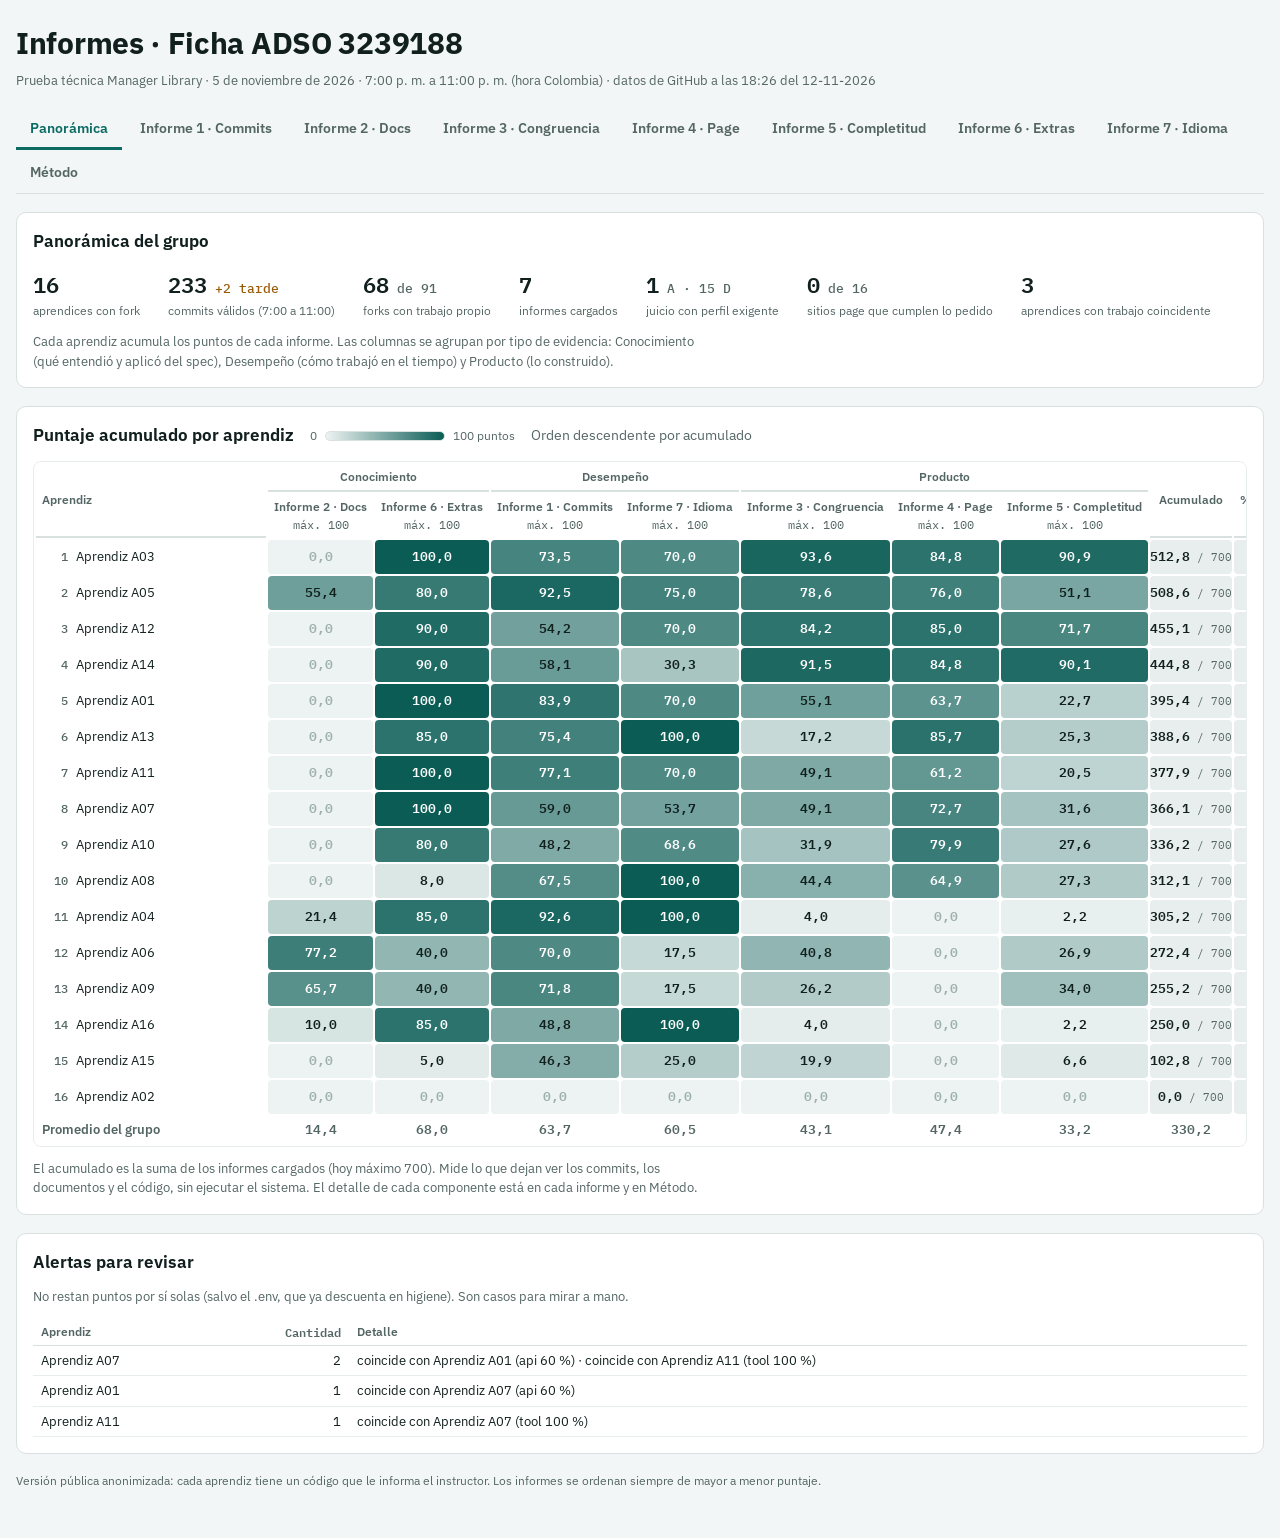
==== docs/informes/2026-11-05-manager-library/index.html @ 563d43e5 "docs: publica informe 2026-11-05-manager-library en la bitacora Co-Authored-By: Claude Sonnet 5.5 <n" ====
<!doctype html>
<html lang="es">
<head>
<meta charset="utf-8">
<meta name="viewport" content="width=device-width,initial-scale=1">
<title>Informes ADSO 3239188</title>
</head>
<body>

<link rel="preconnect" href="https://fonts.googleapis.com">
<link rel="stylesheet" href="https://fonts.googleapis.com/css2?family=IBM+Plex+Sans:wght@400;500;600;700&family=IBM+Plex+Mono:wght@400;500;600&display=swap">
<style>
/* Panel de lectura para el instructor: encabezado compacto, pestañas y mapas de calor como tablas con la columna del nombre fija.
   Verde azulado como único acento; el ámbar solo marca avisos (tarde, higiene). */
:root {
  --bg: #f3f6f6; --panel: #ffffff; --ink: #11201e; --muted: #546664; --line: #d8e1df; --line-soft: #e8eeed;
  --accent: #0b6b63; --accent-soft: #d6ece9; --warn: #9a5a06; --warn-soft: #fbe9c6; --bad: #a3271b;
  --heat-lo: #edf3f2; --heat-hi: #0a5c55; --t-lo: #11201e; --t-hi: #ffffff; --zero: #9db0ad; --bad-soft: #fbe1dd;
  --f-ui: "IBM Plex Sans", "Segoe UI", system-ui, sans-serif; --f-num: "IBM Plex Mono", ui-monospace, "Cascadia Mono", Consolas, monospace;
}
@media (prefers-color-scheme: dark) {
  :root:not([data-theme="light"]) {
    --bg: #0c1312; --panel: #121b1a; --ink: #e3eeec; --muted: #8fa19e; --line: #233230; --line-soft: #1a2624;
    --accent: #47cfc0; --accent-soft: #143a36; --warn: #f0b24a; --warn-soft: #3a2b0b; --bad: #ff8a7d;
    --heat-lo: #172321; --heat-hi: #45cdbd; --t-lo: #e3eeec; --t-hi: #05211e; --zero: #476360; --bad-soft: #3d1813; color-scheme: dark;
  }
}
:root[data-theme="dark"] {
  --bg: #0c1312; --panel: #121b1a; --ink: #e3eeec; --muted: #8fa19e; --line: #233230; --line-soft: #1a2624;
  --accent: #47cfc0; --accent-soft: #143a36; --warn: #f0b24a; --warn-soft: #3a2b0b; --bad: #ff8a7d;
  --heat-lo: #172321; --heat-hi: #45cdbd; --t-lo: #e3eeec; --t-hi: #05211e; --zero: #476360; --bad-soft: #3d1813; color-scheme: dark;
}
* { box-sizing: border-box; }
body { margin: 0; padding-inline: 16px; padding-block: 20px 48px; background: var(--bg); color: var(--ink); font: 14px/1.5 var(--f-ui); }
.wrap { max-width: 1480px; margin-inline: auto; display: grid; gap: 18px; min-width: 0; }
h1, h2, h3, p { margin: 0; text-wrap: balance; }
h1 { font-size: clamp(22px, 3vw, 30px); font-weight: 700; letter-spacing: -.01em; }
h2 { font-size: 17px; font-weight: 650; }
h3 { font-size: 14px; font-weight: 650; }
.sub { color: var(--muted); }
.head { display: grid; gap: 6px; }
.head .meta { color: var(--muted); font-size: 13px; }
.num { font-family: var(--f-num); font-variant-numeric: tabular-nums; }

/* pestañas */
.tabs { display: flex; gap: 4px; flex-wrap: wrap; border-bottom: 1px solid var(--line); }
.tabs button { font: 600 14px var(--f-ui); color: var(--muted); background: none; border: 0; border-bottom: 3px solid transparent; padding: 10px 14px; cursor: pointer; margin-bottom: -1px; }
.tabs button:hover { color: var(--ink); }
.tabs button[aria-selected="true"] { color: var(--accent); border-bottom-color: var(--accent); }
button:focus-visible, select:focus-visible, summary:focus-visible { outline: 2px solid var(--accent); outline-offset: 2px; }

.panel { background: var(--panel); border: 1px solid var(--line); border-radius: 10px; padding: 16px; display: grid; gap: 12px; min-width: 0; }
.vista { display: grid; gap: 18px; min-width: 0; }

/* resumen */
.resumen { display: flex; flex-wrap: wrap; gap: 8px 28px; }
.resumen .it { display: grid; }
.resumen .it b { font: 600 22px var(--f-num); font-variant-numeric: tabular-nums; }
.resumen .it span { color: var(--muted); font-size: 12px; }
.resumen .it b small { font-size: 13px; color: var(--warn); font-weight: 500; }

/* controles */
.ctl { display: flex; flex-wrap: wrap; align-items: center; gap: 10px 16px; }
.seg { display: inline-flex; border: 1px solid var(--line); border-radius: 8px; overflow: hidden; }
.seg button { font: 500 13px var(--f-ui); color: var(--muted); background: var(--panel); border: 0; padding: 6px 12px; cursor: pointer; border-right: 1px solid var(--line); }
.seg button:last-child { border-right: 0; }
.seg button[aria-pressed="true"] { background: var(--accent-soft); color: var(--accent); font-weight: 600; }
select { font: 500 13px var(--f-ui); color: var(--ink); background: var(--panel); border: 1px solid var(--line); border-radius: 8px; padding: 6px 10px; }
.leyenda { display: inline-flex; align-items: center; gap: 8px; font-size: 12px; color: var(--muted); }
.leyenda i { display: block; width: 120px; height: 10px; border-radius: 5px; background: linear-gradient(90deg, var(--heat-lo), var(--heat-hi)); border: 1px solid var(--line); }

/* mapas de calor */
.mapa { overflow-x: auto; border: 1px solid var(--line-soft); border-radius: 8px; }
table.hm { border-collapse: separate; border-spacing: 2px; width: max-content; min-width: 100%; font-size: 13px; }
table.hm th { font-weight: 600; color: var(--muted); font-size: 12px; padding: 4px 6px; text-align: center; white-space: nowrap; background: var(--panel); }
table.hm th.l, table.hm td.l { text-align: left; }
table.hm td { padding: 0; text-align: center; height: 34px; min-width: 40px; border-radius: 4px; }
table.hm td.nom { position: sticky; left: 0; z-index: 2; background: var(--panel); padding: 0 10px 0 6px; min-width: 230px; max-width: 280px; text-align: left; white-space: nowrap; overflow: hidden; text-overflow: ellipsis; border-radius: 0; }
table.hm th.nom { position: sticky; left: 0; z-index: 3; text-align: left; min-width: 230px; }
td.nom .pos { display: inline-block; width: 26px; color: var(--muted); font: 500 12px var(--f-num); text-align: right; margin-right: 8px; }
td.c { background: var(--heat-lo); background: color-mix(in srgb, var(--heat-hi) calc(var(--v, 0) * 100%), var(--heat-lo)); color: var(--t-lo); font-family: var(--f-num); font-variant-numeric: tabular-nums; line-height: 1.05; }
td.c.hi { color: var(--t-hi); }
td.c.z { color: var(--zero); }
td.c b { display: block; font-weight: 600; font-size: 13px; }
td.c small { display: block; font-size: 10px; opacity: .85; font-weight: 400; }
td.c.late small { color: var(--warn); opacity: 1; font-weight: 600; }
td.c.hi.late small { color: inherit; text-decoration: underline; }
td.na { color: var(--zero); font-size: 12px; background: transparent; }
td.tot { font-family: var(--f-num); font-weight: 600; background: var(--line-soft); min-width: 56px; }
tr.pie td { background: transparent; font-family: var(--f-num); font-weight: 600; height: 28px; color: var(--muted); }
tr.pie td.nom { color: var(--muted); font-family: var(--f-ui); }
td.pt { font-family: var(--f-num); font-weight: 600; min-width: 62px; }
.grp th { color: var(--ink); border-bottom: 2px solid var(--line); }
.pend { color: var(--zero); font-style: italic; font-size: 12px; }

/* detalle por aprendiz */
.lista { display: grid; gap: 8px; }
details.ap { border: 1px solid var(--line-soft); border-radius: 8px; background: var(--panel); min-width: 0; }
details.ap > summary { list-style: none; cursor: pointer; padding: 10px 12px; display: flex; flex-wrap: wrap; align-items: center; gap: 6px 14px; }
details.ap > summary::-webkit-details-marker { display: none; }
details.ap > summary::before { content: "▸"; color: var(--muted); font-size: 12px; }
details.ap[open] > summary::before { content: "▾"; }
details.ap .nombre { font-weight: 600; min-width: 0; }
details.ap .pos { font: 500 12px var(--f-num); color: var(--muted); }
details.ap .score { margin-left: auto; font: 700 15px var(--f-num); color: var(--accent); }
.chips { display: flex; flex-wrap: wrap; gap: 4px; }
.chip { font: 500 12px var(--f-num); padding: 1px 8px; border-radius: 99px; background: var(--line-soft); color: var(--ink); white-space: nowrap; }
.chip.w { background: var(--warn-soft); color: var(--warn); }
.chip.a { background: var(--accent-soft); color: var(--accent); }
.det { border-top: 1px solid var(--line-soft); padding: 12px; display: grid; grid-template-columns: minmax(250px, 340px) minmax(0, 1fr); gap: 16px; }
@media (max-width: 860px) { .det { grid-template-columns: minmax(0, 1fr); } }
table.t { border-collapse: collapse; width: 100%; font-size: 13px; }
table.t th { text-align: left; color: var(--muted); font-weight: 600; font-size: 12px; padding: 4px 8px; border-bottom: 1px solid var(--line); white-space: nowrap; }
table.t td { padding: 5px 8px; border-bottom: 1px solid var(--line-soft); vertical-align: top; }
table.t td.n, table.t th.n { text-align: right; font-family: var(--f-num); font-variant-numeric: tabular-nums; white-space: nowrap; }
.tbl { overflow-x: auto; min-width: 0; }
.barra { display: block; width: 100%; min-width: 60px; height: 8px; border-radius: 4px; background: var(--line-soft); overflow: hidden; }
.barra i { display: block; height: 100%; background: var(--accent); border-radius: 4px; }
.aviso { color: var(--warn); font-size: 12px; }
.banner { margin: 0; padding: 12px 14px; border-radius: 8px; background: var(--warn-soft); color: var(--ink); border-left: 4px solid var(--warn); font-size: 14px; line-height: 1.5; }
.nota { color: var(--muted); font-size: 13px; max-width: 110ch; }
.formula { font-family: var(--f-num); font-size: 12px; color: var(--muted); }
code { font-family: var(--f-num); font-size: 12px; background: var(--line-soft); padding: 1px 5px; border-radius: 4px; }
.pie-pagina { color: var(--muted); font-size: 12px; }

/* informe 4: veredicto y galería */
.chip.si { background: var(--accent-soft); color: var(--accent); }
.chip.parcial { background: var(--warn-soft); color: var(--warn); }
.chip.no { background: var(--bad-soft); color: var(--bad); }
.veredictos { display: flex; flex-wrap: wrap; gap: 10px 26px; }
.veredictos div { display: grid; }
.veredictos b { font: 600 24px var(--f-num); }
.galeria { display: grid; grid-template-columns: repeat(auto-fill, minmax(min(100%, 430px), 1fr)); gap: 14px; }
.card { border: 1px solid var(--line-soft); border-radius: 10px; overflow: hidden; background: var(--panel); display: grid; align-content: start; min-width: 0; }
.card .shots { display: grid; grid-template-columns: minmax(0, 3fr) minmax(0, 1fr); gap: 8px; padding: 10px; background: var(--line-soft); align-items: start; }
.card .shots img { width: 100%; height: auto; display: block; border-radius: 6px; border: 1px solid var(--line); background: #fff; }
.card .sin { padding: 30px 12px; text-align: center; color: var(--muted); font-size: 13px; background: var(--line-soft); }
.card .cuerpo { padding: 10px 12px 12px; display: grid; gap: 6px; }
.card .fila { display: flex; align-items: center; gap: 8px; flex-wrap: wrap; }
.card .fila .score { margin-left: auto; font: 700 15px var(--f-num); color: var(--accent); }
.card ul { margin: 0; padding-left: 18px; font-size: 13px; color: var(--muted); }
.cita { border-left: 3px solid var(--accent); padding: 4px 12px; color: var(--ink); font-size: 13px; background: var(--line-soft); border-radius: 0 6px 6px 0; }
@media (prefers-reduced-motion: reduce) { * { transition: none !important; animation: none !important; } }
</style>

<main class="wrap">
  <header class="head">
    <h1 id="titulo"></h1>
    <p class="meta" id="meta"></p>
  </header>
  <p class="banner" id="banner" hidden></p>
  <nav class="tabs" role="tablist" id="tabs" aria-label="Informes"></nav>
  <div class="vista" id="vista" role="tabpanel"></div>
  <p class="pie-pagina" id="pie"></p>
</main>

<script>
(function () {
  "use strict";
  const DATA = {"meta":{"ficha":"ADSO 3239188","prueba":"Manager Library","fecha":"5 de noviembre de 2026","inicio":"7:00 p. m.","fin":"11:00 p. m.","slotMin":15,"nSlots":16,"slotLabels":["19:00","19:15","19:30","19:45","20:00","20:15","20:30","20:45","21:00","21:15","21:30","21:45","22:00","22:15","22:30","22:45"],"repos":["docs","api","app","page","infra","tool"],"docsOrden":["constitution","spec","plan","architecture","arquitectura-panoramica","data-model","api-contract","tasks","adr","README","otro"],"informes":[{"id":"i1","num":1,"titulo":"Secuencia de commits por aprendiz y repositorio","corto":"Commits","dimension":"desempeno","max":100,"componentes":[{"id":"cobertura","nombre":"Cobertura de repositorios","max":15},{"id":"puntualidad","nombre":"Pushes a tiempo","max":10},{"id":"granularidad","nombre":"Granularidad: 4+ commits por repositorio","max":25},{"id":"constancia","nombre":"Constancia: franjas con commits","max":15},{"id":"mensajes","nombre":"Calidad de los mensajes","max":15},{"id":"higiene","nombre":"Higiene del repositorio","max":20},{"id":"historia","nombre":"Historial reescrito (hasta −15)","max":0}]},{"id":"i2","num":2,"titulo":"Secuencia de cambios en -docs por aprendiz","corto":"Docs","dimension":"conocimiento","max":100,"componentes":[{"id":"participacion","nombre":"Trabajo en -docs a tiempo","max":10},{"id":"amplitud","nombre":"Amplitud de documentos","max":25},{"id":"profundidad","nombre":"Profundidad (líneas propias)","max":20},{"id":"trazabilidad","nombre":"Trazabilidad al spec","max":30},{"id":"adaptacion","nombre":"Adaptación a React + Laravel","max":15}]},{"id":"i3","num":3,"titulo":"Congruencia del spec (repo docs) con el resto de repositorios","corto":"Congruencia","dimension":"producto","max":100,"componentes":[{"id":"api","nombre":"API (Laravel)","max":40},{"id":"app","nombre":"App (React)","max":20},{"id":"infra","nombre":"Infra","max":15},{"id":"tool","nombre":"Tool (sembrador)","max":15},{"id":"page","nombre":"Page","max":10},{"id":"coincidencias","nombre":"Coincidencias con otro aprendiz","max":0}]},{"id":"i4","num":4,"titulo":"Calidad de presentación del repositorio page","corto":"Page","dimension":"producto","max":100,"componentes":[{"id":"existe","nombre":"Hay un sitio","max":10},{"id":"estatico","nombre":"Estático, sin API","max":10},{"id":"responsive","nombre":"Responsive","max":15},{"id":"producto","nombre":"Presenta Manager Library","max":30},{"id":"lenguaje","nombre":"Lenguaje de producto","max":10},{"id":"seguro","nombre":"Sin credenciales","max":5},{"id":"tecnica","nombre":"Calidad técnica","max":20},{"id":"coincidencias","nombre":"Coincidencias con otro aprendiz","max":0}]},{"id":"i5","num":5,"titulo":"Nivel de completitud de cada repositorio frente a lo prometido en -docs","corto":"Completitud","dimension":"producto","max":100,"componentes":[{"id":"api","nombre":"API (% de sus tareas)","max":20},{"id":"app","nombre":"App (% de sus tareas)","max":20},{"id":"infra","nombre":"Infra (% de sus tareas)","max":20},{"id":"tool","nombre":"Tool (% de sus tareas)","max":20},{"id":"page","nombre":"Page (% de sus tareas)","max":20},{"id":"coincidencias","nombre":"Coincidencias con otro aprendiz","max":0}]},{"id":"i6","num":6,"titulo":"Aportes extra que el spec no estipula","corto":"Extras","dimension":"conocimiento","max":100,"componentes":[{"id":"base","nombre":"Base: repositorios con producto","max":100},{"id":"endpoints","nombre":"Endpoints fuera del contrato (−5 c/u, tope −20)","max":0},{"id":"tablas","nombre":"Tablas fuera del modelo (−8 c/u, tope −24)","max":0},{"id":"tablas_fw","nombre":"Tablas del framework (−2 c/u, tope −8)","max":0},{"id":"columnas","nombre":"Columnas fuera del modelo (−4 c/u, tope −16)","max":0},{"id":"auditoria","nombre":"Columnas de auditoría (§8 dice que no) (−8 c/u, tope −8)","max":0},{"id":"conceptos","nombre":"Funciones que el spec deja fuera (−10 c/u, tope −30)","max":0},{"id":"tecnologia","nombre":"Tecnología distinta a la del reto (−15 c/u, tope −30)","max":0},{"id":"servicios","nombre":"Servicios de más en compose (−5 c/u, tope −15)","max":0}]},{"id":"i7","num":7,"titulo":"Código en español","corto":"Idioma","dimension":"desempeno","max":100,"componentes":[{"id":"cobertura","nombre":"Base: repositorios con código","max":100},{"id":"identificadores","nombre":"Identificadores en español (hasta −70)","max":0},{"id":"comentarios","nombre":"Comentarios en español (hasta −30)","max":0}]}],"tareas":[{"id":"T-01","nombre":"Esqueleto y /health","repo":"api"},{"id":"T-02","nombre":"Migración inicial y semilla","repo":"api"},{"id":"T-03","nombre":"Objetos de valor","repo":"api"},{"id":"T-04","nombre":"Dominio: Book","repo":"api"},{"id":"T-05","nombre":"Dominio: Loan","repo":"api"},{"id":"T-06","nombre":"Dominio: Member y User","repo":"api"},{"id":"T-07","nombre":"Casos de uso de autenticación","repo":"api"},{"id":"T-08","nombre":"Casos de uso de libros","repo":"api"},{"id":"T-09","nombre":"Prestar","repo":"api"},{"id":"T-10","nombre":"Devolver y vencidos","repo":"api"},{"id":"T-11","nombre":"Reporte de más prestados","repo":"api"},{"id":"T-12","nombre":"Repositorios de libro, socio y usuario","repo":"api"},{"id":"T-13","nombre":"Repositorio de préstamos con versión","repo":"api"},{"id":"T-14","nombre":"Hash de claves y JWT","repo":"api"},{"id":"T-15","nombre":"Almacenamiento de portadas","repo":"api"},{"id":"T-16","nombre":"Adaptador HTTP del contrato","repo":"api"},{"id":"T-17","nombre":"Arranque con admin inicial","repo":"api"},{"id":"T-18","nombre":"CHECK pendientes en la base","repo":"api"},{"id":"T-19","nombre":"Pruebas de arquitectura","repo":"api"},{"id":"T-20","nombre":"Compose con base, API y app","repo":"infra"},{"id":"T-21","nombre":"Sembrador por la API","repo":"tool"},{"id":"T-22","nombre":"Pantallas de la app","repo":"app"},{"id":"T-23","nombre":"Sitio público estático","repo":"page"}],"juicio":{"umbral":70,"minimo":50,"perfil":"exigente: tecnólogos en etapa final"},"endpoints":["POST auth/login","GET health","POST users","GET categories","GET books","GET books/{id}","POST books","PUT books/{id}","DELETE books/{id}","PUT books/{id}/cover","DELETE books/{id}/cover","GET books/{id}/cover","GET members","GET members/{id}","POST members","POST loans","GET loans","GET loans/{id}","POST loans/{id}/items/{id}/return","GET loans/overdue","GET reports/most-borrowed"],"dimensiones":[{"id":"conocimiento","nombre":"Conocimiento"},{"id":"desempeno","nombre":"Desempeño"},{"id":"producto","nombre":"Producto"}],"generado":"2026-11-12T18:26:41-05:00","generadoTxt":"18:26 del 12-11-2026","totales":{"aprendices":16,"forks":91,"forks_con_commits":68,"forks_historia_reescrita":0,"commits_validos":233,"commits_tardios":2,"pushes_tarde":0,"aprendices_sin_trabajo_docs":11,"paginas":10,"veredictos":{"Sí":0,"Parcial":9,"No":7},"coincidencias":["A01","A07","A11"],"commits_previos":0,"aprendices_previos":0},"anonimo":true},"aprendices":[{"id":"a12","nombre":"Aprendiz A12","login":"A12","i1":{"total":54.2,"comp":{"cobertura":12.5,"puntualidad":8.3,"granularidad":1.7,"constancia":7.5,"mensajes":7.5,"higiene":16.7,"historia":-0.0},"repos":{"docs":{"fork":true,"n":0,"tarde":0,"previo":0,"ultimo":null,"lineas":0,"pushHora":null,"pushTarde":false,"creado":"21:05","reescrita":false},"api":{"fork":true,"n":2,"tarde":0,"previo":0,"ultimo":"21:46","lineas":1778,"pushHora":"21:47","pushTarde":false,"creado":"21:06","reescrita":false},"app":{"fork":true,"n":1,"tarde":0,"previo":0,"ultimo":"21:59","lineas":1566,"pushHora":"21:59","pushTarde":false,"creado":"21:06","reescrita":false},"page":{"fork":true,"n":1,"tarde":0,"previo":0,"ultimo":"22:04","lineas":523,"pushHora":"22:04","pushTarde":false,"creado":"21:06","reescrita":false},"infra":{"fork":true,"n":1,"tarde":0,"previo":0,"ultimo":"21:27","lineas":69,"pushHora":"21:27","pushTarde":false,"creado":"21:06","reescrita":false},"tool":{"fork":true,"n":1,"tarde":0,"previo":0,"ultimo":"22:07","lineas":287,"pushHora":"22:07","pushTarde":false,"creado":"21:07","reescrita":false}},"commits":[{"repo":"infra","min":147.82,"hora":"21:27","msg":"feat(infra): add docker-compose with postgres 16 and empty library schema","archivos":4,"lineas":69,"tarde":false,"previo":false,"flags":[],"pts":1.0},{"repo":"api","min":157.65,"hora":"21:37","msg":"feat(api): implement 6 database migrations, seeders and eloquent models","archivos":16,"lineas":582,"tarde":false,"previo":false,"flags":[],"pts":1.0},{"repo":"api","min":166.9,"hora":"21:46","msg":"feat(api): implement REST controllers, JWT auth, business rules and api routes","archivos":13,"lineas":1196,"tarde":false,"previo":false,"flags":[],"pts":1.0},{"repo":"app","min":179.13,"hora":"21:59","msg":"feat(app): implement react spa with auth, catalog, loans, overdue and reports","archivos":14,"lineas":1566,"tarde":false,"previo":false,"flags":[],"pts":1.0},{"repo":"page","min":184.55,"hora":"22:04","msg":"feat(page): implement static responsive landing page (T-23)","archivos":3,"lineas":523,"tarde":false,"previo":false,"flags":[],"pts":1.0},{"repo":"tool","min":187.87,"hora":"22:07","msg":"feat(tool): implement automated http api seeder for 40 books, 10 members and 15 loans (T-21)","archivos":3,"lineas":287,"tarde":false,"previo":false,"flags":[],"pts":1.0}],"medidas":{"repos_con_commits":5,"commits_validos":6,"commits_tardios":0,"commits_previos":0,"repos_previos":0,"previo_desde":null,"previo_hasta":null,"franjas_activas":4,"repos_reescritos":0,"promedio_por_repo":1.2,"tramo_min":40,"mensajes_prom":1.0,"pushes_tarde":0,"penalizaciones":[],"lineas_propias":4223}},"i2":{"total":0.0,"comp":{"participacion":0.0,"amplitud":0,"profundidad":0,"trazabilidad":0,"adaptacion":0},"commits":[],"matriz":{},"modificados":[],"nuevos":[],"ids":{},"medidas":{"fork":true,"commits_validos":0,"commits_tardios":0,"commits_previos":0,"docs_modificados":0,"docs_modificados_distintos":0,"docs_nuevos":0,"otros_nuevos":0,"lineas_propias":0,"ids_distintos":0,"ids_total":0,"menciones_stack":0,"copias":0,"sin_cambios":25,"eliminados":0,"pushHora":null,"pushTarde":false,"tiene_trabajo":false}},"i3":{"total":84.2,"comp":{"api":34.5,"app":20.0,"infra":6.5,"tool":13.2,"page":10.0,"coincidencias":-0.0},"repos":{"api":{"estado":"ok","checks":[{"id":"laravel","nombre":"Laravel","frac":1.0,"pts":3.0,"max":3,"valor":"1/1","faltan":[]},{"id":"endpoints","nombre":"Endpoints del contrato","frac":1.0,"pts":10.0,"max":10,"valor":"21/21","faltan":[]},{"id":"prefijo","nombre":"Prefijo /api/v1","frac":1.0,"pts":2.0,"max":2,"valor":"1/1","faltan":[]},{"id":"tablas","nombre":"Tablas del modelo (en singular)","frac":1.0,"pts":4.0,"max":4,"valor":"6/6","faltan":[]},{"id":"pruebas","nombre":"Pruebas automatizadas (15+ archivos)","frac":0.0,"pts":0.0,"max":4,"valor":"0","faltan":["0 archivos de prueba"]},{"id":"columnas","nombre":"Columnas clave","frac":1.0,"pts":5.0,"max":5,"valor":"16/16","faltan":[]},{"id":"restricciones","nombre":"Restricciones en la base","frac":1.0,"pts":4.0,"max":4,"valor":"4/4","faltan":[]},{"id":"semilla","nombre":"Semilla de 5 categorías","frac":1.0,"pts":2.0,"max":2,"valor":"5/5","faltan":[]},{"id":"errores","nombre":"Códigos de error","frac":1.0,"pts":4.0,"max":4,"valor":"14/14","faltan":[]},{"id":"reglas","nombre":"Reglas de negocio","frac":1.0,"pts":4.0,"max":4,"valor":"4/4","faltan":[]},{"id":"hexagonal","nombre":"Capas hexagonales","frac":0.0,"pts":0.0,"max":2,"valor":"0/3","faltan":["domain","application + ports","infrastructure/adapters"]}],"pts":34.5,"archivos":30,"pruebas":0,"commit":"874b60e61c"},"app":{"estado":"ok","checks":[{"id":"react","nombre":"React","frac":1.0,"pts":2.0,"max":2,"valor":"1/1","faltan":[]},{"id":"flujos","nombre":"Pantallas del spec","frac":1.0,"pts":9.0,"max":9,"valor":"7/7","faltan":[]},{"id":"api_v1","nombre":"Consume /api/v1","frac":1.0,"pts":3.0,"max":3,"valor":"1/1","faltan":[]},{"id":"bearer","nombre":"Token Bearer","frac":1.0,"pts":2.0,"max":2,"valor":"1/1","faltan":[]},{"id":"errores","nombre":"Usa el cuerpo de error","frac":1.0,"pts":2.0,"max":2,"valor":"1/1","faltan":[]},{"id":"roles","nombre":"Distingue roles","frac":1.0,"pts":2.0,"max":2,"valor":"1/1","faltan":[]}],"pts":20.0,"archivos":14,"pruebas":null,"commit":"968d4279b0"},"infra":{"estado":"ok","checks":[{"id":"compose","nombre":"docker-compose","frac":1.0,"pts":3.0,"max":3,"valor":"1/1","faltan":[]},{"id":"postgres16","nombre":"PostgreSQL 16","frac":1.0,"pts":3.0,"max":3,"valor":"1/1","faltan":[]},{"id":"servicios","nombre":"Servicios db, api y app","frac":0.333,"pts":0.33,"max":3,"valor":"1/3","faltan":["api","app"]},{"id":"sin_ddl","nombre":"Sin DDL en infra (ADR-001)","frac":0.0,"pts":0.0,"max":3,"valor":"0/1","faltan":["CREATE TABLE en infra o sin compose"]},{"id":"variables","nombre":"Variables de entorno","frac":0.25,"pts":0.19,"max":3,"valor":"1/4","faltan":["JWT_SECRET","ADMIN_USERNAME/PASSWORD","CORS_ORIGIN"]}],"pts":6.5,"archivos":4,"pruebas":null,"commit":"7e94b0357b"},"tool":{"estado":"ok","checks":[{"id":"script","nombre":"Hay un sembrador","frac":1.0,"pts":3.0,"max":3,"valor":"1/1","faltan":[]},{"id":"usa_api","nombre":"Siembra por la API","frac":1.0,"pts":5.0,"max":5,"valor":"1/1","faltan":[]},{"id":"sin_sql","nombre":"Sin SQL directo","frac":1.0,"pts":3.0,"max":3,"valor":"1/1","faltan":[]},{"id":"cantidades","nombre":"Cantidades de T-21","frac":0.75,"pts":2.25,"max":4,"valor":"3/4","faltan":["3 vencidos"]}],"pts":13.2,"archivos":3,"pruebas":null,"commit":"cdf1d02f69"},"page":{"estado":"ok","checks":[{"id":"index","nombre":"Sitio con index.html","frac":1.0,"pts":3.0,"max":3,"valor":"1/1","faltan":[]},{"id":"estatico","nombre":"No llama a la API","frac":1.0,"pts":4.0,"max":4,"valor":"1/1","faltan":[]},{"id":"viewport","nombre":"Meta viewport","frac":1.0,"pts":3.0,"max":3,"valor":"1/1","faltan":[]}],"pts":10.0,"archivos":3,"pruebas":null,"commit":"d40a9c3de8"}},"alertas":[]},"i4":{"total":85.0,"comp":{"existe":10.0,"estatico":10.0,"responsive":10.0,"producto":30.0,"lenguaje":0.0,"seguro":5.0,"tecnica":20.0,"coincidencias":-0.0},"veredicto":"Parcial","motivos":["no está preparado del todo para móvil","usa 11 términos de la prueba técnica: presenta el examen, no el producto"],"checks":[{"id":"existe","nombre":"index.html","frac":1.0,"pts":10.0,"max":10,"valor":"1/1","faltan":[]},{"id":"estatico","nombre":"No llama a la API","frac":1.0,"pts":10.0,"max":10,"valor":"1/1","faltan":[]},{"id":"viewport","nombre":"Meta viewport","frac":1.0,"pts":5.0,"max":5,"valor":"1/1","faltan":[]},{"id":"responsive_css","nombre":"Reglas para móvil (@media)","frac":1.0,"pts":5.0,"max":5,"valor":"1/1","faltan":[]},{"id":"desborde","nombre":"Sin desborde a 375 px","frac":0.0,"pts":0.0,"max":5,"valor":"0/1","faltan":["se desborda a lo ancho en móvil"]},{"id":"nombre","nombre":"Nombre Manager Library","frac":1.0,"pts":5.0,"max":5,"valor":"1/1","faltan":[]},{"id":"conceptos","nombre":"Conceptos del producto","frac":1.0,"pts":25.0,"max":25,"valor":"9/9","faltan":[]},{"id":"jerga","nombre":"Términos de la prueba en el texto","frac":0.0,"pts":0.0,"max":10,"valor":"11","faltan":["habla de la prueba (T-xx, spec, ficha, SDD…) en un sitio público"]},{"id":"seguro","nombre":"Sin credenciales a la vista","frac":1.0,"pts":5.0,"max":5,"valor":"1/1","faltan":[]},{"id":"lang","nombre":"Idioma declarado","frac":1.0,"pts":4.0,"max":4,"valor":"1/1","faltan":[]},{"id":"title","nombre":"Título de página","frac":1.0,"pts":4.0,"max":4,"valor":"1/1","faltan":[]},{"id":"h1","nombre":"Un solo h1","frac":1.0,"pts":4.0,"max":4,"valor":"1","faltan":[]},{"id":"alt","nombre":"Imágenes con alt","frac":1.0,"pts":4.0,"max":4,"valor":"0/0","faltan":[]},{"id":"recursos","nombre":"Recursos locales completos","frac":1.0,"pts":4.0,"max":4,"valor":"1/1","faltan":[]}],"capturas":{},"medidas":{"ancho":474,"visible":375,"desborde":true,"imgs":0,"rotas":0,"alto":6213,"h1":1,"enlaces":7},"lineas":514,"estado":"ok","alertas":[]},"i5":{"total":71.7,"comp":{"api":9.9,"app":20.0,"infra":5.0,"tool":16.8,"page":20.0,"coincidencias":-0.0},"repos":{"api":{"pct":49,"hechas":11.3,"tareas":19,"estado":"ok"},"app":{"pct":100,"hechas":1.0,"tareas":1,"estado":"ok"},"infra":{"pct":25,"hechas":0.5,"tareas":1,"estado":"ok"},"tool":{"pct":84,"hechas":0.9,"tareas":1,"estado":"ok"},"page":{"pct":100,"hechas":1.0,"tareas":1,"estado":"ok"}},"tareas":{"T-01":1.0,"T-02":1.0,"T-03":0.0,"T-04":0.5,"T-05":0.8,"T-06":1.0,"T-07":0.5,"T-08":0.5,"T-09":0.0,"T-10":0.5,"T-11":0.5,"T-12":0.0,"T-13":0.5,"T-14":1.0,"T-15":0.5,"T-16":1.0,"T-17":1.0,"T-18":1.0,"T-19":0.0,"T-20":0.5,"T-21":0.917,"T-22":1.0,"T-23":1.0}},"i6":{"total":90.0,"comp":{"base":100.0,"endpoints":0,"tablas":0,"tablas_fw":0,"columnas":0,"auditoria":0,"conceptos":-10,"tecnologia":0,"servicios":0},"items":{"endpoints":[],"tablas":[],"tablas_fw":[],"columnas":[],"auditoria":[],"conceptos":[{"repo":"page","texto":"editorial, año o idioma del libro"}],"tecnologia":[],"servicios":[]},"repos_con_producto":5,"cuenta":{"endpoints":0,"tablas":0,"tablas_fw":0,"columnas":0,"auditoria":0,"conceptos":1,"tecnologia":0,"servicios":0},"penalizacion":10},"i7":{"total":70.0,"comp":{"cobertura":100.0,"identificadores":-0.0,"comentarios":-30.0},"repos":{"api":{"estado":"ok","ids_total":357,"ids_es":0,"com_total":44,"com_es":27,"ejemplos":[],"ejemplos_com":[]},"app":{"estado":"ok","ids_total":247,"ids_es":0,"com_total":1,"com_es":0,"ejemplos":[],"ejemplos_com":[]},"tool":{"estado":"ok","ids_total":78,"ids_es":0,"com_total":11,"com_es":8,"ejemplos":[],"ejemplos_com":[]},"page":{"estado":"ok","ids_total":0,"ids_es":0,"com_total":0,"com_es":0,"ejemplos":[],"ejemplos_com":[]}},"medidas":{"ids_total":682,"ids_es":0,"pct_ids":0.0,"com_total":56,"com_es":35,"pct_com":62.5}},"puntajes":{"i1":54.2,"i2":0.0,"i3":84.2,"i4":85.0,"i5":71.7,"i6":90.0,"i7":70.0},"codigo":"A12"},{"id":"a08","nombre":"Aprendiz A08","login":"A08","i1":{"total":67.5,"comp":{"cobertura":12.5,"puntualidad":8.3,"granularidad":5.0,"constancia":15,"mensajes":10.0,"higiene":16.7,"historia":-0.0},"repos":{"docs":{"fork":true,"n":0,"tarde":0,"previo":0,"ultimo":null,"lineas":0,"pushHora":null,"pushTarde":false,"creado":"19:32","reescrita":false},"api":{"fork":true,"n":2,"tarde":0,"previo":0,"ultimo":"21:39","lineas":2812,"pushHora":"21:40","pushTarde":false,"creado":"19:34","reescrita":false},"app":{"fork":true,"n":2,"tarde":0,"previo":0,"ultimo":"22:04","lineas":645,"pushHora":"22:04","pushTarde":false,"creado":"19:35","reescrita":false},"page":{"fork":true,"n":1,"tarde":0,"previo":0,"ultimo":"22:32","lineas":166,"pushHora":"22:33","pushTarde":false,"creado":"19:35","reescrita":false},"infra":{"fork":true,"n":1,"tarde":0,"previo":0,"ultimo":"20:51","lineas":18,"pushHora":"20:51","pushTarde":false,"creado":"19:36","reescrita":false},"tool":{"fork":true,"n":2,"tarde":0,"previo":0,"ultimo":"22:59","lineas":73,"pushHora":"22:59","pushTarde":false,"creado":"19:36","reescrita":false}},"commits":[{"repo":"infra","min":111.6,"hora":"20:51","msg":"feat(infra): add docker-compose configuration for mysql database on port 3307","archivos":1,"lineas":18,"tarde":false,"previo":false,"flags":[],"pts":1.0},{"repo":"api","min":143.38,"hora":"21:23","msg":"feat(api): create migrations for books, members, loans and loan items","archivos":66,"lineas":2525,"tarde":false,"previo":false,"flags":[],"pts":1.0},{"repo":"api","min":159.88,"hora":"21:39","msg":"feat(api): complete controllers, domain logic and v1 api routes","archivos":9,"lineas":287,"tarde":false,"previo":false,"flags":[],"pts":1.0},{"repo":"app","min":178.02,"hora":"21:58","msg":"feat(app): configure docker environment and implement library management ui","archivos":19,"lineas":642,"tarde":false,"previo":false,"flags":[],"pts":1.0},{"repo":"app","min":184.27,"hora":"22:04","msg":"feat(app): finalize frontend container setup and library ui","archivos":2,"lineas":3,"tarde":false,"previo":false,"flags":[],"pts":1.0},{"repo":"tool","min":209.1,"hora":"22:29","msg":"feat(tool): add demo data seeder script and docs","archivos":2,"lineas":36,"tarde":false,"previo":false,"flags":[],"pts":1.0},{"repo":"page","min":212.9,"hora":"22:32","msg":"feat(page): add static presentation landing page","archivos":1,"lineas":166,"tarde":false,"previo":false,"flags":[],"pts":1.0},{"repo":"tool","min":239.18,"hora":"22:59","msg":"fix(tool): set api/v1 prefix for seed endpoints","archivos":1,"lineas":37,"tarde":false,"previo":false,"flags":[],"pts":1.0}],"medidas":{"repos_con_commits":5,"commits_validos":8,"commits_tardios":0,"commits_previos":0,"repos_previos":0,"previo_desde":null,"previo_hasta":null,"franjas_activas":8,"repos_reescritos":0,"promedio_por_repo":1.6,"tramo_min":128,"mensajes_prom":1.0,"pushes_tarde":0,"penalizaciones":[],"lineas_propias":3714}},"i2":{"total":0.0,"comp":{"participacion":0.0,"amplitud":0,"profundidad":0,"trazabilidad":0,"adaptacion":0},"commits":[],"matriz":{},"modificados":[],"nuevos":[],"ids":{},"medidas":{"fork":true,"commits_validos":0,"commits_tardios":0,"commits_previos":0,"docs_modificados":0,"docs_modificados_distintos":0,"docs_nuevos":0,"otros_nuevos":0,"lineas_propias":0,"ids_distintos":0,"ids_total":0,"menciones_stack":0,"copias":0,"sin_cambios":25,"eliminados":0,"pushHora":null,"pushTarde":false,"tiene_trabajo":false}},"i3":{"total":44.4,"comp":{"api":7.2,"app":9.9,"infra":6.3,"tool":11.0,"page":10.0,"coincidencias":-0.0},"repos":{"api":{"estado":"ok","checks":[{"id":"laravel","nombre":"Laravel","frac":1.0,"pts":3.0,"max":3,"valor":"1/1","faltan":[]},{"id":"endpoints","nombre":"Endpoints del contrato","frac":0.429,"pts":1.84,"max":10,"valor":"9/21","faltan":["POST auth/login","GET health","POST users","GET categories","PUT books/{id}","DELETE books/{id}","PUT books/{id}/cover","DELETE books/{id}/cover","GET books/{id}/cover","POST loans/{id}/items/{id}/return","GET loans/overdue","GET reports/most-borrowed"]},{"id":"prefijo","nombre":"Prefijo /api/v1","frac":1.0,"pts":2.0,"max":2,"valor":"1/1","faltan":[]},{"id":"tablas","nombre":"Tablas del modelo (en singular)","frac":0.0,"pts":0.0,"max":4,"valor":"0/6","faltan":["category","book (en plural)","member (en plural)","loan (en plural)","loan_item (en plural)","user (en plural)"]},{"id":"pruebas","nombre":"Pruebas automatizadas (15+ archivos)","frac":0.133,"pts":0.07,"max":4,"valor":"2","faltan":["2 archivos de prueba"]},{"id":"columnas","nombre":"Columnas clave","frac":0.0,"pts":0.0,"max":5,"valor":"0/16","faltan":["isbn","total_copies","available_copies","cover_key","deleted_at","full_name","document_number","loaned_by_user_id","loaned_at","book_title","category_name","due_at","returned_at","password_hash","username","role"]},{"id":"restricciones","nombre":"Restricciones en la base","frac":0.0,"pts":0.0,"max":4,"valor":"0/4","faltan":["CHECK de ejemplares","único (loan_id, book_id)","ISBN único entre activos","FK RESTRICT"]},{"id":"semilla","nombre":"Semilla de 5 categorías","frac":0.0,"pts":0.0,"max":2,"valor":"0/5","faltan":["categorías o UUID fijos incompletos"]},{"id":"errores","nombre":"Códigos de error","frac":0.0,"pts":0.0,"max":4,"valor":"0/14","faltan":["INVALID_CREDENTIALS","FORBIDDEN_ROLE","NOT_FOUND","USERNAME_TAKEN","ISBN_TAKEN","DOCUMENT_TAKEN","BOOK_HAS_OPEN_LOANS","BOOK_NOT_AVAILABLE","MEMBER_HAS_OVERDUE","ITEM_ALREADY_RETURNED","MEMBER_LIMIT_EXCEEDED","DUPLICATE_BOOK_IN_LOAN","VALIDATION_ERROR","INVALID_DATE_RANGE"]},{"id":"reglas","nombre":"Reglas de negocio","frac":0.5,"pts":1.0,"max":4,"valor":"2/4","faltan":["roles admin/librarian","token de 8 h"]},{"id":"hexagonal","nombre":"Capas hexagonales","frac":0.0,"pts":0.0,"max":2,"valor":"0/3","faltan":["domain","application + ports","infrastructure/adapters"]}],"pts":7.2,"archivos":72,"pruebas":2,"commit":"355f435f49"},"app":{"estado":"ok","checks":[{"id":"react","nombre":"React","frac":1.0,"pts":2.0,"max":2,"valor":"1/1","faltan":[]},{"id":"flujos","nombre":"Pantallas del spec","frac":0.571,"pts":2.94,"max":9,"valor":"4/7","faltan":["login","vencidos","reporte"]},{"id":"api_v1","nombre":"Consume /api/v1","frac":1.0,"pts":3.0,"max":3,"valor":"1/1","faltan":[]},{"id":"bearer","nombre":"Token Bearer","frac":0.0,"pts":0.0,"max":2,"valor":"0/1","faltan":[]},{"id":"errores","nombre":"Usa el cuerpo de error","frac":1.0,"pts":2.0,"max":2,"valor":"1/1","faltan":[]},{"id":"roles","nombre":"Distingue roles","frac":0.0,"pts":0.0,"max":2,"valor":"0/1","faltan":[]}],"pts":9.9,"archivos":20,"pruebas":null,"commit":"5d2a0e36b5"},"infra":{"estado":"ok","checks":[{"id":"compose","nombre":"docker-compose","frac":1.0,"pts":3.0,"max":3,"valor":"1/1","faltan":[]},{"id":"postgres16","nombre":"PostgreSQL 16","frac":0.0,"pts":0.0,"max":3,"valor":"0/1","faltan":[]},{"id":"servicios","nombre":"Servicios db, api y app","frac":0.333,"pts":0.33,"max":3,"valor":"1/3","faltan":["api","app"]},{"id":"sin_ddl","nombre":"Sin DDL en infra (ADR-001)","frac":1.0,"pts":3.0,"max":3,"valor":"1/1","faltan":[]},{"id":"variables","nombre":"Variables de entorno","frac":0.0,"pts":0.0,"max":3,"valor":"0/4","faltan":["DATABASE_URL o DB_*","JWT_SECRET","ADMIN_USERNAME/PASSWORD","CORS_ORIGIN"]}],"pts":6.3,"archivos":2,"pruebas":null,"commit":"52eebb089d"},"tool":{"estado":"ok","checks":[{"id":"script","nombre":"Hay un sembrador","frac":1.0,"pts":3.0,"max":3,"valor":"1/1","faltan":[]},{"id":"usa_api","nombre":"Siembra por la API","frac":1.0,"pts":5.0,"max":5,"valor":"1/1","faltan":[]},{"id":"sin_sql","nombre":"Sin SQL directo","frac":1.0,"pts":3.0,"max":3,"valor":"1/1","faltan":[]},{"id":"cantidades","nombre":"Cantidades de T-21","frac":0.0,"pts":0.0,"max":4,"valor":"0/4","faltan":["40 libros","10 socios","15 préstamos","3 vencidos"]}],"pts":11.0,"archivos":2,"pruebas":null,"commit":"7b4da5c39d"},"page":{"estado":"ok","checks":[{"id":"index","nombre":"Sitio con index.html","frac":1.0,"pts":3.0,"max":3,"valor":"1/1","faltan":[]},{"id":"estatico","nombre":"No llama a la API","frac":1.0,"pts":4.0,"max":4,"valor":"1/1","faltan":[]},{"id":"viewport","nombre":"Meta viewport","frac":1.0,"pts":3.0,"max":3,"valor":"1/1","faltan":[]}],"pts":10.0,"archivos":2,"pruebas":null,"commit":"c2e3f1bc56"}},"alertas":[]},"i4":{"total":64.9,"comp":{"existe":10.0,"estatico":10.0,"responsive":10.0,"producto":9.9,"lenguaje":0.0,"seguro":5.0,"tecnica":20.0,"coincidencias":-0.0},"veredicto":"Parcial","motivos":["no está preparado del todo para móvil","presenta solo 4 de 9 conceptos del producto","usa 8 términos de la prueba técnica: presenta el examen, no el producto"],"checks":[{"id":"existe","nombre":"index.html","frac":1.0,"pts":10.0,"max":10,"valor":"1/1","faltan":[]},{"id":"estatico","nombre":"No llama a la API","frac":1.0,"pts":10.0,"max":10,"valor":"1/1","faltan":[]},{"id":"viewport","nombre":"Meta viewport","frac":1.0,"pts":5.0,"max":5,"valor":"1/1","faltan":[]},{"id":"responsive_css","nombre":"Reglas para móvil (@media)","frac":0.0,"pts":0.0,"max":5,"valor":"0/1","faltan":[]},{"id":"desborde","nombre":"Sin desborde a 375 px","frac":1.0,"pts":5.0,"max":5,"valor":"1/1","faltan":[]},{"id":"nombre","nombre":"Nombre Manager Library","frac":1.0,"pts":5.0,"max":5,"valor":"1/1","faltan":[]},{"id":"conceptos","nombre":"Conceptos del producto","frac":0.444,"pts":4.94,"max":25,"valor":"4/9","faltan":["vencidos","más prestados","categorías","reglas del préstamo","roles"]},{"id":"jerga","nombre":"Términos de la prueba en el texto","frac":0.0,"pts":0.0,"max":10,"valor":"8","faltan":["habla de la prueba (T-xx, spec, ficha, SDD…) en un sitio público"]},{"id":"seguro","nombre":"Sin credenciales a la vista","frac":1.0,"pts":5.0,"max":5,"valor":"1/1","faltan":[]},{"id":"lang","nombre":"Idioma declarado","frac":1.0,"pts":4.0,"max":4,"valor":"1/1","faltan":[]},{"id":"title","nombre":"Título de página","frac":1.0,"pts":4.0,"max":4,"valor":"1/1","faltan":[]},{"id":"h1","nombre":"Un solo h1","frac":1.0,"pts":4.0,"max":4,"valor":"1","faltan":[]},{"id":"alt","nombre":"Imágenes con alt","frac":1.0,"pts":4.0,"max":4,"valor":"0/0","faltan":[]},{"id":"recursos","nombre":"Recursos locales completos","frac":1.0,"pts":4.0,"max":4,"valor":"0/0","faltan":[]}],"capturas":{},"medidas":{"ancho":375,"visible":375,"desborde":false,"imgs":0,"rotas":0,"alto":2008,"h1":1,"enlaces":0},"lineas":166,"estado":"ok","alertas":[]},"i5":{"total":27.3,"comp":{"api":1.8,"app":6.5,"infra":1.2,"tool":8.9,"page":8.9,"coincidencias":-0.0},"repos":{"api":{"pct":9,"hechas":3.0,"tareas":19,"estado":"ok"},"app":{"pct":33,"hechas":0.6,"tareas":1,"estado":"ok"},"infra":{"pct":6,"hechas":0.2,"tareas":1,"estado":"ok"},"tool":{"pct":44,"hechas":0.7,"tareas":1,"estado":"ok"},"page":{"pct":44,"hechas":0.7,"tareas":1,"estado":"ok"}},"tareas":{"T-01":0.0,"T-02":0.139,"T-03":0.0,"T-04":0.25,"T-05":0.2,"T-06":1.0,"T-07":0.0,"T-08":0.229,"T-09":0.0,"T-10":0.0,"T-11":0.0,"T-12":0.0,"T-13":0.5,"T-14":0.5,"T-15":0.0,"T-16":0.143,"T-17":0.0,"T-18":0.0,"T-19":0.0,"T-20":0.25,"T-21":0.667,"T-22":0.571,"T-23":0.667}},"i6":{"total":8.0,"comp":{"base":100.0,"endpoints":0,"tablas":0,"tablas_fw":-8,"columnas":-16,"auditoria":-8,"conceptos":-30,"tecnologia":-30,"servicios":0},"items":{"endpoints":[],"tablas":[],"tablas_fw":[{"repo":"api","texto":"cache"},{"repo":"api","texto":"cache_locks"},{"repo":"api","texto":"failed_jobs"},{"repo":"api","texto":"job_batches"},{"repo":"api","texto":"jobs"},{"repo":"api","texto":"password_reset_tokens"},{"repo":"api","texto":"personal_access_tokens"},{"repo":"api","texto":"sessions"}],"columnas":[{"repo":"api","texto":"user.email"},{"repo":"api","texto":"user.email_verified_at"},{"repo":"api","texto":"user.name"},{"repo":"api","texto":"user.remember_token"}],"auditoria":[{"repo":"api","texto":"user.created_at/updated_at"},{"repo":"api","texto":"book.created_at/updated_at"},{"repo":"api","texto":"member.created_at/updated_at"},{"repo":"api","texto":"loan.created_at/updated_at"},{"repo":"api","texto":"loan_item.created_at/updated_at"}],"conceptos":[{"repo":"api","texto":"editorial, año o idioma del libro"},{"repo":"app","texto":"editorial, año o idioma del libro"},{"repo":"tool","texto":"editorial, año o idioma del libro"}],"tecnologia":[{"repo":"api","texto":"base de datos sqlite"},{"repo":"infra","texto":"imagen mysql"}],"servicios":[]},"repos_con_producto":5,"cuenta":{"endpoints":0,"tablas":0,"tablas_fw":8,"columnas":4,"auditoria":5,"conceptos":3,"tecnologia":2,"servicios":0},"penalizacion":92},"i7":{"total":100.0,"comp":{"cobertura":100.0,"identificadores":-0.0,"comentarios":-0.0},"repos":{"api":{"estado":"ok","ids_total":247,"ids_es":0,"com_total":39,"com_es":0,"ejemplos":[],"ejemplos_com":[]},"app":{"estado":"ok","ids_total":117,"ids_es":0,"com_total":1,"com_es":0,"ejemplos":[],"ejemplos_com":[]},"tool":{"estado":"ok","ids_total":42,"ids_es":0,"com_total":0,"com_es":0,"ejemplos":[],"ejemplos_com":[]},"page":{"estado":"ok","ids_total":0,"ids_es":0,"com_total":0,"com_es":0,"ejemplos":[],"ejemplos_com":[]}},"medidas":{"ids_total":406,"ids_es":0,"pct_ids":0.0,"com_total":40,"com_es":0,"pct_com":0.0}},"puntajes":{"i1":67.5,"i2":0.0,"i3":44.4,"i4":64.9,"i5":27.3,"i6":8.0,"i7":100.0},"codigo":"A08"},{"id":"a10","nombre":"Aprendiz A10","login":"A10","i1":{"total":48.2,"comp":{"cobertura":10.0,"puntualidad":6.7,"granularidad":4.2,"constancia":7.5,"mensajes":6.5,"higiene":13.3,"historia":-0.0},"repos":{"docs":{"fork":true,"n":0,"tarde":0,"previo":0,"ultimo":null,"lineas":0,"pushHora":null,"pushTarde":false,"creado":"21:09","reescrita":false},"api":{"fork":true,"n":3,"tarde":0,"previo":0,"ultimo":"22:20","lineas":169,"pushHora":"22:21","pushTarde":false,"creado":"21:10","reescrita":false},"app":{"fork":true,"n":1,"tarde":0,"previo":0,"ultimo":"22:26","lineas":31,"pushHora":"22:26","pushTarde":false,"creado":"21:10","reescrita":false},"page":{"fork":true,"n":1,"tarde":0,"previo":0,"ultimo":"22:37","lineas":60,"pushHora":"22:37","pushTarde":false,"creado":"21:22","reescrita":false},"infra":{"fork":true,"n":1,"tarde":0,"previo":0,"ultimo":"22:32","lineas":21,"pushHora":"22:32","pushTarde":false,"creado":"21:11","reescrita":false},"tool":{"fork":true,"n":0,"tarde":0,"previo":0,"ultimo":null,"lineas":0,"pushHora":null,"pushTarde":false,"creado":"21:13","reescrita":false}},"commits":[{"repo":"api","min":155.85,"hora":"21:35","msg":"First commit: Base structure ready","archivos":1,"lineas":1,"tarde":false,"previo":false,"flags":[],"pts":0.6},{"repo":"api","min":192.68,"hora":"22:12","msg":"Modelo de Datos: Implementacion SDD de las 6 tablas con constraints","archivos":7,"lineas":140,"tarde":false,"previo":false,"flags":[],"pts":0.6},{"repo":"api","min":200.92,"hora":"22:20","msg":"feat(architecture): define application ports based on SDD constitution","archivos":3,"lineas":28,"tarde":false,"previo":false,"flags":[],"pts":1.0},{"repo":"app","min":206.32,"hora":"22:26","msg":"feat(auth): implement api client with 401 and 403 interceptors for HU-01","archivos":1,"lineas":31,"tarde":false,"previo":false,"flags":[],"pts":1.0},{"repo":"infra","min":212.48,"hora":"22:32","msg":"chore(infra): setup postgres 16 engine empty to comply with RNF-5 and Article V","archivos":1,"lineas":21,"tarde":false,"previo":false,"flags":[],"pts":1.0},{"repo":"page","min":217.52,"hora":"22:37","msg":"feat(page): create static semantic landing page with tailwindcss","archivos":1,"lineas":60,"tarde":false,"previo":false,"flags":[],"pts":1.0}],"medidas":{"repos_con_commits":4,"commits_validos":6,"commits_tardios":0,"commits_previos":0,"repos_previos":0,"previo_desde":null,"previo_hasta":null,"franjas_activas":4,"repos_reescritos":0,"promedio_por_repo":1.5,"tramo_min":62,"mensajes_prom":0.87,"pushes_tarde":0,"penalizaciones":[],"lineas_propias":281}},"i2":{"total":0.0,"comp":{"participacion":0.0,"amplitud":0,"profundidad":0,"trazabilidad":0,"adaptacion":0},"commits":[],"matriz":{},"modificados":[],"nuevos":[],"ids":{},"medidas":{"fork":true,"commits_validos":0,"commits_tardios":0,"commits_previos":0,"docs_modificados":0,"docs_modificados_distintos":0,"docs_nuevos":0,"otros_nuevos":0,"lineas_propias":0,"ids_distintos":0,"ids_total":0,"menciones_stack":0,"copias":0,"sin_cambios":25,"eliminados":0,"pushHora":null,"pushTarde":false,"tiene_trabajo":false}},"i3":{"total":31.9,"comp":{"api":10.2,"app":2.2,"infra":9.5,"tool":0.0,"page":10.0,"coincidencias":-0.0},"repos":{"api":{"estado":"ok","checks":[{"id":"laravel","nombre":"Laravel","frac":0.0,"pts":0.0,"max":3,"valor":"0/1","faltan":["composer.json sin laravel/framework"]},{"id":"endpoints","nombre":"Endpoints del contrato","frac":0.0,"pts":0.0,"max":10,"valor":"0/21","faltan":["POST auth/login","GET health","POST users","GET categories","GET books","GET books/{id}","POST books","PUT books/{id}","DELETE books/{id}","PUT books/{id}/cover","DELETE books/{id}/cover","GET books/{id}/cover","GET members","GET members/{id}","POST members","POST loans","GET loans","GET loans/{id}","POST loans/{id}/items/{id}/return","GET loans/overdue","GET reports/most-borrowed"]},{"id":"prefijo","nombre":"Prefijo /api/v1","frac":0.0,"pts":0.0,"max":2,"valor":"0/1","faltan":["sin /api/v1"]},{"id":"tablas","nombre":"Tablas del modelo (en singular)","frac":0.0,"pts":0.0,"max":4,"valor":"0/6","faltan":["category (en plural)","book (en plural)","member (en plural)","loan (en plural)","loan_item (en plural)","user (en plural)"]},{"id":"pruebas","nombre":"Pruebas automatizadas (15+ archivos)","frac":0.0,"pts":0.0,"max":4,"valor":"0","faltan":["0 archivos de prueba"]},{"id":"columnas","nombre":"Columnas clave","frac":1.0,"pts":5.0,"max":5,"valor":"16/16","faltan":[]},{"id":"restricciones","nombre":"Restricciones en la base","frac":1.0,"pts":4.0,"max":4,"valor":"4/4","faltan":[]},{"id":"semilla","nombre":"Semilla de 5 categorías","frac":1.0,"pts":2.0,"max":2,"valor":"5/5","faltan":[]},{"id":"errores","nombre":"Códigos de error","frac":0.0,"pts":0.0,"max":4,"valor":"0/14","faltan":["INVALID_CREDENTIALS","FORBIDDEN_ROLE","NOT_FOUND","USERNAME_TAKEN","ISBN_TAKEN","DOCUMENT_TAKEN","BOOK_HAS_OPEN_LOANS","BOOK_NOT_AVAILABLE","MEMBER_HAS_OVERDUE","ITEM_ALREADY_RETURNED","MEMBER_LIMIT_EXCEEDED","DUPLICATE_BOOK_IN_LOAN","VALIDATION_ERROR","INVALID_DATE_RANGE"]},{"id":"reglas","nombre":"Reglas de negocio","frac":0.0,"pts":0.0,"max":4,"valor":"0/4","faltan":["14 días","máximo 3 libros","roles admin/librarian","token de 8 h"]},{"id":"hexagonal","nombre":"Capas hexagonales","frac":0.333,"pts":0.22,"max":2,"valor":"1/3","faltan":["application + ports","infrastructure/adapters"]}],"pts":10.2,"archivos":10,"pruebas":0,"commit":"7caefa30ff"},"app":{"estado":"ok","checks":[{"id":"react","nombre":"React","frac":0.0,"pts":0.0,"max":2,"valor":"0/1","faltan":["package.json sin react"]},{"id":"flujos","nombre":"Pantallas del spec","frac":0.143,"pts":0.18,"max":9,"valor":"1/7","faltan":["catálogo","socios","préstamo","devolución","vencidos","reporte"]},{"id":"api_v1","nombre":"Consume /api/v1","frac":0.0,"pts":0.0,"max":3,"valor":"0/1","faltan":[]},{"id":"bearer","nombre":"Token Bearer","frac":1.0,"pts":2.0,"max":2,"valor":"1/1","faltan":[]},{"id":"errores","nombre":"Usa el cuerpo de error","frac":0.0,"pts":0.0,"max":2,"valor":"0/1","faltan":[]},{"id":"roles","nombre":"Distingue roles","frac":0.0,"pts":0.0,"max":2,"valor":"0/1","faltan":[]}],"pts":2.2,"archivos":2,"pruebas":null,"commit":"2123b5f5f3"},"infra":{"estado":"ok","checks":[{"id":"compose","nombre":"docker-compose","frac":1.0,"pts":3.0,"max":3,"valor":"1/1","faltan":[]},{"id":"postgres16","nombre":"PostgreSQL 16","frac":1.0,"pts":3.0,"max":3,"valor":"1/1","faltan":[]},{"id":"servicios","nombre":"Servicios db, api y app","frac":0.333,"pts":0.33,"max":3,"valor":"1/3","faltan":["api","app"]},{"id":"sin_ddl","nombre":"Sin DDL en infra (ADR-001)","frac":1.0,"pts":3.0,"max":3,"valor":"1/1","faltan":[]},{"id":"variables","nombre":"Variables de entorno","frac":0.25,"pts":0.19,"max":3,"valor":"1/4","faltan":["JWT_SECRET","ADMIN_USERNAME/PASSWORD","CORS_ORIGIN"]}],"pts":9.5,"archivos":2,"pruebas":null,"commit":"46a1b428b0"},"tool":{"estado":"sin producto a las 11:00","checks":[],"pts":0.0},"page":{"estado":"ok","checks":[{"id":"index","nombre":"Sitio con index.html","frac":1.0,"pts":3.0,"max":3,"valor":"1/1","faltan":[]},{"id":"estatico","nombre":"No llama a la API","frac":1.0,"pts":4.0,"max":4,"valor":"1/1","faltan":[]},{"id":"viewport","nombre":"Meta viewport","frac":1.0,"pts":3.0,"max":3,"valor":"1/1","faltan":[]}],"pts":10.0,"archivos":2,"pruebas":null,"commit":"e1bac0e532"}},"alertas":[]},"i4":{"total":79.9,"comp":{"existe":10.0,"estatico":10.0,"responsive":15.0,"producto":9.9,"lenguaje":10.0,"seguro":5.0,"tecnica":20.0,"coincidencias":-0.0},"veredicto":"Parcial","motivos":["presenta solo 4 de 9 conceptos del producto"],"checks":[{"id":"existe","nombre":"index.html","frac":1.0,"pts":10.0,"max":10,"valor":"1/1","faltan":[]},{"id":"estatico","nombre":"No llama a la API","frac":1.0,"pts":10.0,"max":10,"valor":"1/1","faltan":[]},{"id":"viewport","nombre":"Meta viewport","frac":1.0,"pts":5.0,"max":5,"valor":"1/1","faltan":[]},{"id":"responsive_css","nombre":"Reglas para móvil (@media)","frac":1.0,"pts":5.0,"max":5,"valor":"1/1","faltan":[]},{"id":"desborde","nombre":"Sin desborde a 375 px","frac":1.0,"pts":5.0,"max":5,"valor":"1/1","faltan":[]},{"id":"nombre","nombre":"Nombre Manager Library","frac":1.0,"pts":5.0,"max":5,"valor":"1/1","faltan":[]},{"id":"conceptos","nombre":"Conceptos del producto","frac":0.444,"pts":4.94,"max":25,"valor":"4/9","faltan":["devoluciones","vencidos","categorías","reglas del préstamo","roles"]},{"id":"jerga","nombre":"Términos de la prueba en el texto","frac":1.0,"pts":10.0,"max":10,"valor":"2","faltan":[]},{"id":"seguro","nombre":"Sin credenciales a la vista","frac":1.0,"pts":5.0,"max":5,"valor":"1/1","faltan":[]},{"id":"lang","nombre":"Idioma declarado","frac":1.0,"pts":4.0,"max":4,"valor":"1/1","faltan":[]},{"id":"title","nombre":"Título de página","frac":1.0,"pts":4.0,"max":4,"valor":"1/1","faltan":[]},{"id":"h1","nombre":"Un solo h1","frac":1.0,"pts":4.0,"max":4,"valor":"1","faltan":[]},{"id":"alt","nombre":"Imágenes con alt","frac":1.0,"pts":4.0,"max":4,"valor":"0/0","faltan":[]},{"id":"recursos","nombre":"Recursos locales completos","frac":1.0,"pts":4.0,"max":4,"valor":"0/0","faltan":[]}],"capturas":{},"medidas":{"ancho":375,"visible":375,"desborde":false,"imgs":0,"rotas":0,"alto":1350,"h1":1,"enlaces":2},"lineas":60,"estado":"ok","alertas":[]},"i5":{"total":27.6,"comp":{"api":2.2,"app":0.4,"infra":5.0,"tool":0.0,"page":20.0,"coincidencias":-0.0},"repos":{"api":{"pct":11,"hechas":2.9,"tareas":19,"estado":"ok"},"app":{"pct":2,"hechas":0.1,"tareas":1,"estado":"ok"},"infra":{"pct":25,"hechas":0.5,"tareas":1,"estado":"ok"},"tool":{"pct":0,"hechas":0.0,"tareas":1,"estado":"sin producto a las 11:00"},"page":{"pct":100,"hechas":1.0,"tareas":1,"estado":"ok"}},"tareas":{"T-01":0.0,"T-02":0.833,"T-03":0.0,"T-04":0.25,"T-05":0.0,"T-06":0.0,"T-07":0.0,"T-08":0.333,"T-09":0.0,"T-10":0.0,"T-11":0.0,"T-12":0.0,"T-13":0.0,"T-14":0.5,"T-15":1.0,"T-16":0.0,"T-17":0.0,"T-18":0.0,"T-19":0.0,"T-20":0.5,"T-21":0.0,"T-22":0.143,"T-23":1.0}},"i6":{"total":80.0,"comp":{"base":80.0,"endpoints":0,"tablas":0,"tablas_fw":0,"columnas":0,"auditoria":0,"conceptos":0,"tecnologia":0,"servicios":0},"items":{"endpoints":[],"tablas":[],"tablas_fw":[],"columnas":[],"auditoria":[],"conceptos":[],"tecnologia":[],"servicios":[]},"repos_con_producto":4,"cuenta":{"endpoints":0,"tablas":0,"tablas_fw":0,"columnas":0,"auditoria":0,"conceptos":0,"tecnologia":0,"servicios":0},"penalizacion":0},"i7":{"total":68.6,"comp":{"cobertura":75.0,"identificadores":-0.0,"comentarios":-6.4},"repos":{"api":{"estado":"ok","ids_total":80,"ids_es":0,"com_total":11,"com_es":1,"ejemplos":[],"ejemplos_com":[]},"app":{"estado":"ok","ids_total":19,"ids_es":0,"com_total":3,"com_es":0,"ejemplos":[],"ejemplos_com":[]},"tool":{"estado":"sin producto a las 11:00","ejemplos_com":[]},"page":{"estado":"ok","ids_total":0,"ids_es":0,"com_total":0,"com_es":0,"ejemplos":[],"ejemplos_com":[]}},"medidas":{"ids_total":99,"ids_es":0,"pct_ids":0.0,"com_total":14,"com_es":1,"pct_com":7.1}},"puntajes":{"i1":48.2,"i2":0.0,"i3":31.9,"i4":79.9,"i5":27.6,"i6":80.0,"i7":68.6},"codigo":"A10"},{"id":"a01","nombre":"Aprendiz A01","login":"A01","i1":{"total":83.9,"comp":{"cobertura":12.5,"puntualidad":8.3,"granularidad":25,"constancia":13.1,"mensajes":8.2,"higiene":16.7,"historia":-0.0},"repos":{"docs":{"fork":true,"n":0,"tarde":0,"previo":0,"ultimo":null,"lineas":0,"pushHora":null,"pushTarde":false,"creado":"19:37","reescrita":false},"api":{"fork":true,"n":6,"tarde":0,"previo":0,"ultimo":"21:56","lineas":208,"pushHora":"21:56","pushTarde":false,"creado":"19:39","reescrita":false},"app":{"fork":true,"n":4,"tarde":0,"previo":0,"ultimo":"21:59","lineas":146,"pushHora":"21:59","pushTarde":false,"creado":"19:39","reescrita":false},"page":{"fork":true,"n":9,"tarde":0,"previo":0,"ultimo":"22:52","lineas":681,"pushHora":"22:52","pushTarde":false,"creado":"19:40","reescrita":false},"infra":{"fork":true,"n":3,"tarde":0,"previo":0,"ultimo":"22:05","lineas":29,"pushHora":"22:05","pushTarde":false,"creado":"19:40","reescrita":false},"tool":{"fork":true,"n":2,"tarde":0,"previo":0,"ultimo":"22:07","lineas":66,"pushHora":"22:07","pushTarde":false,"creado":"19:41","reescrita":false}},"commits":[{"repo":"api","min":124.7,"hora":"21:04","msg":"Create users and categories tables with initial data","archivos":1,"lineas":42,"tarde":false,"previo":false,"flags":[],"pts":0.6},{"repo":"api","min":125.85,"hora":"21:05","msg":"Create migration for books and members tables","archivos":1,"lineas":44,"tarde":false,"previo":false,"flags":[],"pts":0.6},{"repo":"api","min":128.68,"hora":"21:08","msg":"git commit -m: Create loans and loan_items tables migration","archivos":1,"lineas":44,"tarde":false,"previo":false,"flags":[],"pts":0.6},{"repo":"api","min":133.02,"hora":"21:13","msg":"git commit -m: Add API routes for authentication and resources","archivos":1,"lineas":53,"tarde":false,"previo":false,"flags":[],"pts":0.6},{"repo":"app","min":135.35,"hora":"21:15","msg":"git commit -m: Add component to display books from API","archivos":1,"lineas":54,"tarde":false,"previo":false,"flags":[],"pts":0.6},{"repo":"app","min":137.15,"hora":"21:17","msg":"git commit -m \"feat: Add loan form component with 1-3 lines business rule constraint\"","archivos":1,"lineas":59,"tarde":false,"previo":false,"flags":[],"pts":0.6},{"repo":"infra","min":145.17,"hora":"21:25","msg":"git commit -m \"infra: agregar docker-compose con PostgreSQL 16 configurado en UTC según spec\"","archivos":1,"lineas":19,"tarde":false,"previo":false,"flags":[],"pts":0.6},{"repo":"page","min":151.32,"hora":"21:31","msg":"git commit -m \"page: implement static public landing page based on spec requirements\"","archivos":1,"lineas":24,"tarde":false,"previo":false,"flags":[],"pts":0.6},{"repo":"tool","min":153.63,"hora":"21:33","msg":"git commit -m \"tool: implement demonstration database seeder utility mapping data-model requirements\"","archivos":1,"lineas":58,"tarde":false,"previo":false,"flags":[],"pts":0.6},{"repo":"api","min":174.92,"hora":"21:54","msg":"git commit -m \"docs: implement backend engineering architectural design readme\"","archivos":1,"lineas":23,"tarde":false,"previo":false,"flags":[],"pts":0.6},{"repo":"api","min":176.42,"hora":"21:56","msg":"Fix formatting and headings in README.md","archivos":1,"lineas":2,"tarde":false,"previo":false,"flags":[],"pts":0.6},{"repo":"app","min":177.42,"hora":"21:57","msg":"git commit -m \"docs: implement frontend engineering design and validation readme\"","archivos":1,"lineas":20,"tarde":false,"previo":false,"flags":[],"pts":0.6},{"repo":"app","min":179.23,"hora":"21:59","msg":"Refactor README for improved clarity and structure","archivos":1,"lineas":13,"tarde":false,"previo":false,"flags":[],"pts":0.6},{"repo":"page","min":183.75,"hora":"22:03","msg":"git commit -m \"docs: implement static presentation page architecture overview readme\"","archivos":1,"lineas":8,"tarde":false,"previo":false,"flags":[],"pts":0.6},{"repo":"infra","min":184.67,"hora":"22:04","msg":"git commit -m \"docs: implement database container layout architecture readme\"","archivos":1,"lineas":9,"tarde":false,"previo":false,"flags":[],"pts":0.6},{"repo":"infra","min":185.0,"hora":"22:05","msg":"Update README.md","archivos":1,"lineas":1,"tarde":false,"previo":false,"flags":[],"pts":0.0},{"repo":"tool","min":187.13,"hora":"22:07","msg":"git commit -m \"docs: implement demonstration seeder utility architecture overview readme\"","archivos":1,"lineas":8,"tarde":false,"previo":false,"flags":[],"pts":0.6},{"repo":"page","min":195.07,"hora":"22:15","msg":"Revamp index.html with Tailwind CSS and new layout","archivos":1,"lineas":60,"tarde":false,"previo":false,"flags":[],"pts":0.6},{"repo":"page","min":197.1,"hora":"22:17","msg":"Revise title and content for system overview","archivos":1,"lineas":53,"tarde":false,"previo":false,"flags":[],"pts":0.6},{"repo":"page","min":202.63,"hora":"22:22","msg":"Change language to Spanish and update header content","archivos":1,"lineas":81,"tarde":false,"previo":false,"flags":[],"pts":0.6},{"repo":"page","min":204.7,"hora":"22:24","msg":"Enhance index.html with styles and layout","archivos":1,"lineas":214,"tarde":false,"previo":false,"flags":[],"pts":0.6},{"repo":"page","min":206.98,"hora":"22:26","msg":"Refactor styles and update text in index.html","archivos":1,"lineas":82,"tarde":false,"previo":false,"flags":[],"pts":0.6},{"repo":"page","min":229.87,"hora":"22:49","msg":"Refactor styles and update project descriptions","archivos":1,"lineas":115,"tarde":false,"previo":false,"flags":[],"pts":0.6},{"repo":"page","min":232.45,"hora":"22:52","msg":"Update index.html","archivos":1,"lineas":44,"tarde":false,"previo":false,"flags":[],"pts":0.0}],"medidas":{"repos_con_commits":5,"commits_validos":24,"commits_tardios":0,"commits_previos":0,"repos_previos":0,"previo_desde":null,"previo_hasta":null,"franjas_activas":7,"repos_reescritos":0,"promedio_por_repo":4.8,"tramo_min":108,"mensajes_prom":0.55,"pushes_tarde":0,"penalizaciones":[],"lineas_propias":1130}},"i2":{"total":0.0,"comp":{"participacion":0.0,"amplitud":0,"profundidad":0,"trazabilidad":0,"adaptacion":0},"commits":[],"matriz":{},"modificados":[],"nuevos":[],"ids":{},"medidas":{"fork":true,"commits_validos":0,"commits_tardios":0,"commits_previos":0,"docs_modificados":0,"docs_modificados_distintos":0,"docs_nuevos":0,"otros_nuevos":0,"lineas_propias":0,"ids_distintos":0,"ids_total":0,"menciones_stack":0,"copias":0,"sin_cambios":25,"eliminados":0,"pushHora":null,"pushTarde":false,"tiene_trabajo":false}},"i3":{"total":55.1,"comp":{"api":24.9,"app":4.7,"infra":9.5,"tool":6.0,"page":10.0,"coincidencias":-0.0},"repos":{"api":{"estado":"ok","checks":[{"id":"laravel","nombre":"Laravel","frac":0.0,"pts":0.0,"max":3,"valor":"0/1","faltan":["composer.json sin laravel/framework"]},{"id":"endpoints","nombre":"Endpoints del contrato","frac":0.905,"pts":8.19,"max":10,"valor":"19/21","faltan":["GET books/{id}/cover","POST members"]},{"id":"prefijo","nombre":"Prefijo /api/v1","frac":1.0,"pts":2.0,"max":2,"valor":"1/1","faltan":[]},{"id":"tablas","nombre":"Tablas del modelo (en singular)","frac":1.0,"pts":4.0,"max":4,"valor":"6/6","faltan":[]},{"id":"pruebas","nombre":"Pruebas automatizadas (15+ archivos)","frac":0.0,"pts":0.0,"max":4,"valor":"0","faltan":["0 archivos de prueba"]},{"id":"columnas","nombre":"Columnas clave","frac":1.0,"pts":5.0,"max":5,"valor":"16/16","faltan":[]},{"id":"restricciones","nombre":"Restricciones en la base","frac":1.0,"pts":4.0,"max":4,"valor":"4/4","faltan":[]},{"id":"semilla","nombre":"Semilla de 5 categorías","frac":1.0,"pts":2.0,"max":2,"valor":"5/5","faltan":[]},{"id":"errores","nombre":"Códigos de error","frac":0.0,"pts":0.0,"max":4,"valor":"0/14","faltan":["INVALID_CREDENTIALS","FORBIDDEN_ROLE","NOT_FOUND","USERNAME_TAKEN","ISBN_TAKEN","DOCUMENT_TAKEN","BOOK_HAS_OPEN_LOANS","BOOK_NOT_AVAILABLE","MEMBER_HAS_OVERDUE","ITEM_ALREADY_RETURNED","MEMBER_LIMIT_EXCEEDED","DUPLICATE_BOOK_IN_LOAN","VALIDATION_ERROR","INVALID_DATE_RANGE"]},{"id":"reglas","nombre":"Reglas de negocio","frac":0.75,"pts":2.25,"max":4,"valor":"3/4","faltan":["14 días"]},{"id":"hexagonal","nombre":"Capas hexagonales","frac":0.0,"pts":0.0,"max":2,"valor":"0/3","faltan":["domain","application + ports","infrastructure/adapters"]}],"pts":24.9,"archivos":5,"pruebas":0,"commit":"5a0c3b976d"},"app":{"estado":"ok","checks":[{"id":"react","nombre":"React","frac":0.0,"pts":0.0,"max":2,"valor":"0/1","faltan":["package.json sin react"]},{"id":"flujos","nombre":"Pantallas del spec","frac":0.429,"pts":1.65,"max":9,"valor":"3/7","faltan":["login","devolución","vencidos","reporte"]},{"id":"api_v1","nombre":"Consume /api/v1","frac":1.0,"pts":3.0,"max":3,"valor":"1/1","faltan":[]},{"id":"bearer","nombre":"Token Bearer","frac":0.0,"pts":0.0,"max":2,"valor":"0/1","faltan":[]},{"id":"errores","nombre":"Usa el cuerpo de error","frac":0.0,"pts":0.0,"max":2,"valor":"0/1","faltan":[]},{"id":"roles","nombre":"Distingue roles","frac":0.0,"pts":0.0,"max":2,"valor":"0/1","faltan":[]}],"pts":4.7,"archivos":3,"pruebas":null,"commit":"bde457ba04"},"infra":{"estado":"ok","checks":[{"id":"compose","nombre":"docker-compose","frac":1.0,"pts":3.0,"max":3,"valor":"1/1","faltan":[]},{"id":"postgres16","nombre":"PostgreSQL 16","frac":1.0,"pts":3.0,"max":3,"valor":"1/1","faltan":[]},{"id":"servicios","nombre":"Servicios db, api y app","frac":0.333,"pts":0.33,"max":3,"valor":"1/3","faltan":["api","app"]},{"id":"sin_ddl","nombre":"Sin DDL en infra (ADR-001)","frac":1.0,"pts":3.0,"max":3,"valor":"1/1","faltan":[]},{"id":"variables","nombre":"Variables de entorno","frac":0.25,"pts":0.19,"max":3,"valor":"1/4","faltan":["JWT_SECRET","ADMIN_USERNAME/PASSWORD","CORS_ORIGIN"]}],"pts":9.5,"archivos":2,"pruebas":null,"commit":"b722b319b7"},"tool":{"estado":"ok","checks":[{"id":"script","nombre":"Hay un sembrador","frac":1.0,"pts":3.0,"max":3,"valor":"1/1","faltan":[]},{"id":"usa_api","nombre":"Siembra por la API","frac":0.0,"pts":0.0,"max":5,"valor":"0/1","faltan":["no se ven llamadas HTTP a /api/v1"]},{"id":"sin_sql","nombre":"Sin SQL directo","frac":1.0,"pts":3.0,"max":3,"valor":"1/1","faltan":[]},{"id":"cantidades","nombre":"Cantidades de T-21","frac":0.0,"pts":0.0,"max":4,"valor":"0/4","faltan":["40 libros","10 socios","15 préstamos","3 vencidos"]}],"pts":6.0,"archivos":2,"pruebas":null,"commit":"5cb7c9bd59"},"page":{"estado":"ok","checks":[{"id":"index","nombre":"Sitio con index.html","frac":1.0,"pts":3.0,"max":3,"valor":"1/1","faltan":[]},{"id":"estatico","nombre":"No llama a la API","frac":1.0,"pts":4.0,"max":4,"valor":"1/1","faltan":[]},{"id":"viewport","nombre":"Meta viewport","frac":1.0,"pts":3.0,"max":3,"valor":"1/1","faltan":[]}],"pts":10.0,"archivos":2,"pruebas":null,"commit":"aad0d32723"}},"alertas":[{"repo":"api","con":"A07","pct":60,"tipo":"archivos","nombre":"Aprendiz A07"}]},"i4":{"total":63.7,"comp":{"existe":10.0,"estatico":10.0,"responsive":10.0,"producto":7.8,"lenguaje":0.9,"seguro":5.0,"tecnica":20.0,"coincidencias":-0.0},"veredicto":"Parcial","motivos":["no está preparado del todo para móvil","presenta solo 3 de 9 conceptos del producto","usa 4 términos de la prueba técnica: presenta el examen, no el producto"],"checks":[{"id":"existe","nombre":"index.html","frac":1.0,"pts":10.0,"max":10,"valor":"1/1","faltan":[]},{"id":"estatico","nombre":"No llama a la API","frac":1.0,"pts":10.0,"max":10,"valor":"1/1","faltan":[]},{"id":"viewport","nombre":"Meta viewport","frac":1.0,"pts":5.0,"max":5,"valor":"1/1","faltan":[]},{"id":"responsive_css","nombre":"Reglas para móvil (@media)","frac":0.0,"pts":0.0,"max":5,"valor":"0/1","faltan":[]},{"id":"desborde","nombre":"Sin desborde a 375 px","frac":1.0,"pts":5.0,"max":5,"valor":"1/1","faltan":[]},{"id":"nombre","nombre":"Nombre Manager Library","frac":1.0,"pts":5.0,"max":5,"valor":"1/1","faltan":[]},{"id":"conceptos","nombre":"Conceptos del producto","frac":0.333,"pts":2.78,"max":25,"valor":"3/9","faltan":["socios","préstamos","devoluciones","más prestados","categorías","reglas del préstamo"]},{"id":"jerga","nombre":"Términos de la prueba en el texto","frac":0.3,"pts":0.9,"max":10,"valor":"4","faltan":["habla de la prueba (T-xx, spec, ficha, SDD…) en un sitio público"]},{"id":"seguro","nombre":"Sin credenciales a la vista","frac":1.0,"pts":5.0,"max":5,"valor":"1/1","faltan":[]},{"id":"lang","nombre":"Idioma declarado","frac":1.0,"pts":4.0,"max":4,"valor":"1/1","faltan":[]},{"id":"title","nombre":"Título de página","frac":1.0,"pts":4.0,"max":4,"valor":"1/1","faltan":[]},{"id":"h1","nombre":"Un solo h1","frac":1.0,"pts":4.0,"max":4,"valor":"1","faltan":[]},{"id":"alt","nombre":"Imágenes con alt","frac":1.0,"pts":4.0,"max":4,"valor":"0/0","faltan":[]},{"id":"recursos","nombre":"Recursos locales completos","frac":1.0,"pts":4.0,"max":4,"valor":"0/0","faltan":[]}],"capturas":{},"medidas":{"ancho":375,"visible":375,"desborde":false,"imgs":0,"rotas":0,"alto":2967,"h1":1,"enlaces":0},"lineas":269,"estado":"ok","alertas":[]},"i5":{"total":22.7,"comp":{"api":2.9,"app":3.7,"infra":5.0,"tool":2.2,"page":8.9,"coincidencias":-0.0},"repos":{"api":{"pct":15,"hechas":4.1,"tareas":19,"estado":"ok"},"app":{"pct":18,"hechas":0.4,"tareas":1,"estado":"ok"},"infra":{"pct":25,"hechas":0.5,"tareas":1,"estado":"ok"},"tool":{"pct":11,"hechas":0.3,"tareas":1,"estado":"ok"},"page":{"pct":44,"hechas":0.7,"tareas":1,"estado":"ok"}},"tareas":{"T-01":1.0,"T-02":1.0,"T-03":0.0,"T-04":0.25,"T-05":0.2,"T-06":0.0,"T-07":0.0,"T-08":0.312,"T-09":0.0,"T-10":0.0,"T-11":0.0,"T-12":0.0,"T-13":0.0,"T-14":0.5,"T-15":0.0,"T-16":0.302,"T-17":0.0,"T-18":0.5,"T-19":0.0,"T-20":0.5,"T-21":0.333,"T-22":0.429,"T-23":0.667}},"i6":{"total":100.0,"comp":{"base":100.0,"endpoints":0,"tablas":0,"tablas_fw":0,"columnas":0,"auditoria":0,"conceptos":0,"tecnologia":0,"servicios":0},"items":{"endpoints":[],"tablas":[],"tablas_fw":[],"columnas":[],"auditoria":[],"conceptos":[],"tecnologia":[],"servicios":[]},"repos_con_producto":5,"cuenta":{"endpoints":0,"tablas":0,"tablas_fw":0,"columnas":0,"auditoria":0,"conceptos":0,"tecnologia":0,"servicios":0},"penalizacion":0},"i7":{"total":70.0,"comp":{"cobertura":100.0,"identificadores":-0.0,"comentarios":-30.0},"repos":{"api":{"estado":"ok","ids_total":97,"ids_es":0,"com_total":4,"com_es":2,"ejemplos":[],"ejemplos_com":[]},"app":{"estado":"ok","ids_total":82,"ids_es":0,"com_total":6,"com_es":3,"ejemplos":[],"ejemplos_com":[]},"tool":{"estado":"ok","ids_total":25,"ids_es":0,"com_total":4,"com_es":0,"ejemplos":[],"ejemplos_com":[]},"page":{"estado":"ok","ids_total":0,"ids_es":0,"com_total":0,"com_es":0,"ejemplos":[],"ejemplos_com":[]}},"medidas":{"ids_total":204,"ids_es":0,"pct_ids":0.0,"com_total":14,"com_es":5,"pct_com":35.7}},"puntajes":{"i1":83.9,"i2":0.0,"i3":55.1,"i4":63.7,"i5":22.7,"i6":100.0,"i7":70.0},"codigo":"A01"},{"id":"a03","nombre":"Aprendiz A03","login":"A03","i1":{"total":73.5,"comp":{"cobertura":12.5,"puntualidad":8.3,"granularidad":11.7,"constancia":9.4,"mensajes":15.0,"higiene":16.7,"historia":-0.0},"repos":{"docs":{"fork":true,"n":0,"tarde":0,"previo":0,"ultimo":null,"lineas":0,"pushHora":null,"pushTarde":false,"creado":"19:40","reescrita":false},"api":{"fork":true,"n":2,"tarde":0,"previo":0,"ultimo":"22:47","lineas":3951,"pushHora":"22:47","pushTarde":false,"creado":"19:41","reescrita":false},"app":{"fork":true,"n":4,"tarde":0,"previo":0,"ultimo":"21:55","lineas":560,"pushHora":"21:55","pushTarde":false,"creado":"19:41","reescrita":false},"page":{"fork":true,"n":2,"tarde":0,"previo":0,"ultimo":"22:11","lineas":140,"pushHora":"22:11","pushTarde":false,"creado":"19:41","reescrita":false},"infra":{"fork":true,"n":3,"tarde":0,"previo":0,"ultimo":"22:36","lineas":79,"pushHora":"22:37","pushTarde":false,"creado":"19:42","reescrita":false},"tool":{"fork":true,"n":1,"tarde":0,"previo":0,"ultimo":"22:13","lineas":83,"pushHora":"22:13","pushTarde":false,"creado":"19:42","reescrita":false}},"commits":[{"repo":"api","min":130.67,"hora":"21:10","msg":"feat(api): Laravel con salud, migraciones, dominio, casos de uso y rutas del contrato (T-01 a T-18)","archivos":94,"lineas":3941,"tarde":false,"previo":false,"flags":[],"pts":1.0},{"repo":"infra","min":165.62,"hora":"21:45","msg":"feat(infra): T-20 compose con motor vacio, api y app","archivos":3,"lineas":76,"tarde":false,"previo":false,"flags":[],"pts":1.0},{"repo":"app","min":174.9,"hora":"21:54","msg":"chore(app): T-22 proyecto React con Vite","archivos":5,"lineas":43,"tarde":false,"previo":false,"flags":[],"pts":1.0},{"repo":"app","min":175.33,"hora":"21:55","msg":"feat(app): cliente HTTP del contrato y manejo de errores","archivos":2,"lineas":59,"tarde":false,"previo":false,"flags":[],"pts":1.0},{"repo":"app","min":175.58,"hora":"21:55","msg":"feat(app): login, catalogo, socios, prestar, devolver, vencidos y reporte","archivos":2,"lineas":417,"tarde":false,"previo":false,"flags":[],"pts":1.0},{"repo":"app","min":175.83,"hora":"21:55","msg":"feat(app): Dockerfile con nginx y README","archivos":3,"lineas":41,"tarde":false,"previo":false,"flags":[],"pts":1.0},{"repo":"page","min":191.02,"hora":"22:11","msg":"feat(page): T-23 sitio estatico de presentacion responsive","archivos":1,"lineas":131,"tarde":false,"previo":false,"flags":[],"pts":1.0},{"repo":"page","min":191.2,"hora":"22:11","msg":"docs(page): README con uso y supuestos","archivos":1,"lineas":9,"tarde":false,"previo":false,"flags":[],"pts":1.0},{"repo":"tool","min":193.6,"hora":"22:13","msg":"feat(tool): T-21 sembrador por la API (40 libros, 10 socios, 15 prestamos)","archivos":1,"lineas":83,"tarde":false,"previo":false,"flags":[],"pts":1.0},{"repo":"infra","min":216.03,"hora":"22:36","msg":"fix(infra): comando del api en una sola linea y servidor php -S desde public","archivos":1,"lineas":2,"tarde":false,"previo":false,"flags":[],"pts":1.0},{"repo":"infra","min":216.9,"hora":"22:36","msg":"chore(infra): ignorar .env","archivos":1,"lineas":1,"tarde":false,"previo":false,"flags":[],"pts":1.0},{"repo":"api","min":227.35,"hora":"22:47","msg":"docs(api): README con traduccion del spec y supuestos","archivos":1,"lineas":10,"tarde":false,"previo":false,"flags":[],"pts":1.0}],"medidas":{"repos_con_commits":5,"commits_validos":12,"commits_tardios":0,"commits_previos":0,"repos_previos":0,"previo_desde":null,"previo_hasta":null,"franjas_activas":5,"repos_reescritos":0,"promedio_por_repo":2.4,"tramo_min":97,"mensajes_prom":1.0,"pushes_tarde":0,"penalizaciones":[],"lineas_propias":4813}},"i2":{"total":0.0,"comp":{"participacion":0.0,"amplitud":0,"profundidad":0,"trazabilidad":0,"adaptacion":0},"commits":[],"matriz":{},"modificados":[],"nuevos":[],"ids":{},"medidas":{"fork":true,"commits_validos":0,"commits_tardios":0,"commits_previos":0,"docs_modificados":0,"docs_modificados_distintos":0,"docs_nuevos":0,"otros_nuevos":0,"lineas_propias":0,"ids_distintos":0,"ids_total":0,"menciones_stack":0,"copias":0,"sin_cambios":25,"eliminados":0,"pushHora":null,"pushTarde":false,"tiene_trabajo":false}},"i3":{"total":93.6,"comp":{"api":34.9,"app":20.0,"infra":13.7,"tool":15.0,"page":10.0,"coincidencias":-0.0},"repos":{"api":{"estado":"ok","checks":[{"id":"laravel","nombre":"Laravel","frac":1.0,"pts":3.0,"max":3,"valor":"1/1","faltan":[]},{"id":"endpoints","nombre":"Endpoints del contrato","frac":1.0,"pts":10.0,"max":10,"valor":"21/21","faltan":[]},{"id":"prefijo","nombre":"Prefijo /api/v1","frac":1.0,"pts":2.0,"max":2,"valor":"1/1","faltan":[]},{"id":"tablas","nombre":"Tablas del modelo (en singular)","frac":1.0,"pts":4.0,"max":4,"valor":"6/6","faltan":[]},{"id":"pruebas","nombre":"Pruebas automatizadas (15+ archivos)","frac":0.2,"pts":0.16,"max":4,"valor":"3","faltan":["3 archivos de prueba"]},{"id":"columnas","nombre":"Columnas clave","frac":1.0,"pts":5.0,"max":5,"valor":"16/16","faltan":[]},{"id":"restricciones","nombre":"Restricciones en la base","frac":1.0,"pts":4.0,"max":4,"valor":"4/4","faltan":[]},{"id":"semilla","nombre":"Semilla de 5 categorías","frac":1.0,"pts":2.0,"max":2,"valor":"5/5","faltan":[]},{"id":"errores","nombre":"Códigos de error","frac":1.0,"pts":4.0,"max":4,"valor":"14/14","faltan":[]},{"id":"reglas","nombre":"Reglas de negocio","frac":1.0,"pts":4.0,"max":4,"valor":"4/4","faltan":[]},{"id":"hexagonal","nombre":"Capas hexagonales","frac":0.333,"pts":0.22,"max":2,"valor":"1/3","faltan":["application + ports","infrastructure/adapters"]}],"pts":34.9,"archivos":94,"pruebas":3,"commit":"1a3156cba5"},"app":{"estado":"ok","checks":[{"id":"react","nombre":"React","frac":1.0,"pts":2.0,"max":2,"valor":"1/1","faltan":[]},{"id":"flujos","nombre":"Pantallas del spec","frac":1.0,"pts":9.0,"max":9,"valor":"7/7","faltan":[]},{"id":"api_v1","nombre":"Consume /api/v1","frac":1.0,"pts":3.0,"max":3,"valor":"1/1","faltan":[]},{"id":"bearer","nombre":"Token Bearer","frac":1.0,"pts":2.0,"max":2,"valor":"1/1","faltan":[]},{"id":"errores","nombre":"Usa el cuerpo de error","frac":1.0,"pts":2.0,"max":2,"valor":"1/1","faltan":[]},{"id":"roles","nombre":"Distingue roles","frac":1.0,"pts":2.0,"max":2,"valor":"1/1","faltan":[]}],"pts":20.0,"archivos":12,"pruebas":null,"commit":"c0dd7b1424"},"infra":{"estado":"ok","checks":[{"id":"compose","nombre":"docker-compose","frac":1.0,"pts":3.0,"max":3,"valor":"1/1","faltan":[]},{"id":"postgres16","nombre":"PostgreSQL 16","frac":1.0,"pts":3.0,"max":3,"valor":"1/1","faltan":[]},{"id":"servicios","nombre":"Servicios db, api y app","frac":1.0,"pts":3.0,"max":3,"valor":"3/3","faltan":[]},{"id":"sin_ddl","nombre":"Sin DDL en infra (ADR-001)","frac":1.0,"pts":3.0,"max":3,"valor":"1/1","faltan":[]},{"id":"variables","nombre":"Variables de entorno","frac":0.75,"pts":1.69,"max":3,"valor":"3/4","faltan":["CORS_ORIGIN"]}],"pts":13.7,"archivos":4,"pruebas":null,"commit":"2fd61152e4"},"tool":{"estado":"ok","checks":[{"id":"script","nombre":"Hay un sembrador","frac":1.0,"pts":3.0,"max":3,"valor":"1/1","faltan":[]},{"id":"usa_api","nombre":"Siembra por la API","frac":1.0,"pts":5.0,"max":5,"valor":"1/1","faltan":[]},{"id":"sin_sql","nombre":"Sin SQL directo","frac":1.0,"pts":3.0,"max":3,"valor":"1/1","faltan":[]},{"id":"cantidades","nombre":"Cantidades de T-21","frac":1.0,"pts":4.0,"max":4,"valor":"4/4","faltan":[]}],"pts":15.0,"archivos":2,"pruebas":null,"commit":"887e003e20"},"page":{"estado":"ok","checks":[{"id":"index","nombre":"Sitio con index.html","frac":1.0,"pts":3.0,"max":3,"valor":"1/1","faltan":[]},{"id":"estatico","nombre":"No llama a la API","frac":1.0,"pts":4.0,"max":4,"valor":"1/1","faltan":[]},{"id":"viewport","nombre":"Meta viewport","frac":1.0,"pts":3.0,"max":3,"valor":"1/1","faltan":[]}],"pts":10.0,"archivos":2,"pruebas":null,"commit":"75fcaa378f"}},"alertas":[]},"i4":{"total":84.8,"comp":{"existe":10.0,"estatico":10.0,"responsive":15.0,"producto":24.8,"lenguaje":0.0,"seguro":5.0,"tecnica":20.0,"coincidencias":-0.0},"veredicto":"Parcial","motivos":["usa 9 términos de la prueba técnica: presenta el examen, no el producto"],"checks":[{"id":"existe","nombre":"index.html","frac":1.0,"pts":10.0,"max":10,"valor":"1/1","faltan":[]},{"id":"estatico","nombre":"No llama a la API","frac":1.0,"pts":10.0,"max":10,"valor":"1/1","faltan":[]},{"id":"viewport","nombre":"Meta viewport","frac":1.0,"pts":5.0,"max":5,"valor":"1/1","faltan":[]},{"id":"responsive_css","nombre":"Reglas para móvil (@media)","frac":1.0,"pts":5.0,"max":5,"valor":"1/1","faltan":[]},{"id":"desborde","nombre":"Sin desborde a 375 px","frac":1.0,"pts":5.0,"max":5,"valor":"1/1","faltan":[]},{"id":"nombre","nombre":"Nombre Manager Library","frac":1.0,"pts":5.0,"max":5,"valor":"1/1","faltan":[]},{"id":"conceptos","nombre":"Conceptos del producto","frac":0.889,"pts":19.75,"max":25,"valor":"8/9","faltan":["categorías"]},{"id":"jerga","nombre":"Términos de la prueba en el texto","frac":0.0,"pts":0.0,"max":10,"valor":"9","faltan":["habla de la prueba (T-xx, spec, ficha, SDD…) en un sitio público"]},{"id":"seguro","nombre":"Sin credenciales a la vista","frac":1.0,"pts":5.0,"max":5,"valor":"1/1","faltan":[]},{"id":"lang","nombre":"Idioma declarado","frac":1.0,"pts":4.0,"max":4,"valor":"1/1","faltan":[]},{"id":"title","nombre":"Título de página","frac":1.0,"pts":4.0,"max":4,"valor":"1/1","faltan":[]},{"id":"h1","nombre":"Un solo h1","frac":1.0,"pts":4.0,"max":4,"valor":"1","faltan":[]},{"id":"alt","nombre":"Imágenes con alt","frac":1.0,"pts":4.0,"max":4,"valor":"0/0","faltan":[]},{"id":"recursos","nombre":"Recursos locales completos","frac":1.0,"pts":4.0,"max":4,"valor":"0/0","faltan":[]}],"capturas":{},"medidas":{"ancho":375,"visible":375,"desborde":false,"imgs":0,"rotas":0,"alto":3316,"h1":1,"enlaces":6},"lineas":132,"estado":"ok","alertas":[]},"i5":{"total":90.9,"comp":{"api":10.9,"app":20.0,"infra":20.0,"tool":20.0,"page":20.0,"coincidencias":-0.0},"repos":{"api":{"pct":55,"hechas":12.5,"tareas":19,"estado":"ok"},"app":{"pct":100,"hechas":1.0,"tareas":1,"estado":"ok"},"infra":{"pct":100,"hechas":1.0,"tareas":1,"estado":"ok"},"tool":{"pct":100,"hechas":1.0,"tareas":1,"estado":"ok"},"page":{"pct":100,"hechas":1.0,"tareas":1,"estado":"ok"}},"tareas":{"T-01":1.0,"T-02":1.0,"T-03":0.333,"T-04":0.5,"T-05":0.8,"T-06":1.0,"T-07":0.5,"T-08":0.333,"T-09":0.5,"T-10":0.5,"T-11":0.5,"T-12":0.0,"T-13":0.5,"T-14":1.0,"T-15":1.0,"T-16":1.0,"T-17":1.0,"T-18":1.0,"T-19":0.0,"T-20":1.0,"T-21":1.0,"T-22":1.0,"T-23":1.0}},"i6":{"total":100.0,"comp":{"base":100.0,"endpoints":0,"tablas":0,"tablas_fw":0,"columnas":0,"auditoria":0,"conceptos":0,"tecnologia":0,"servicios":0},"items":{"endpoints":[],"tablas":[],"tablas_fw":[],"columnas":[],"auditoria":[],"conceptos":[],"tecnologia":[],"servicios":[]},"repos_con_producto":5,"cuenta":{"endpoints":0,"tablas":0,"tablas_fw":0,"columnas":0,"auditoria":0,"conceptos":0,"tecnologia":0,"servicios":0},"penalizacion":0},"i7":{"total":70.0,"comp":{"cobertura":100.0,"identificadores":-0.0,"comentarios":-30.0},"repos":{"api":{"estado":"ok","ids_total":526,"ids_es":0,"com_total":59,"com_es":31,"ejemplos":[],"ejemplos_com":[]},"app":{"estado":"ok","ids_total":196,"ids_es":0,"com_total":1,"com_es":1,"ejemplos":[],"ejemplos_com":[]},"tool":{"estado":"ok","ids_total":69,"ids_es":0,"com_total":2,"com_es":2,"ejemplos":[],"ejemplos_com":[]},"page":{"estado":"ok","ids_total":0,"ids_es":0,"com_total":0,"com_es":0,"ejemplos":[],"ejemplos_com":[]}},"medidas":{"ids_total":791,"ids_es":0,"pct_ids":0.0,"com_total":62,"com_es":34,"pct_com":54.8}},"puntajes":{"i1":73.5,"i2":0.0,"i3":93.6,"i4":84.8,"i5":90.9,"i6":100.0,"i7":70.0},"codigo":"A03"},{"id":"a06","nombre":"Aprendiz A06","login":"A06","i1":{"total":70.0,"comp":{"cobertura":7.5,"puntualidad":5.0,"granularidad":25,"constancia":7.5,"mensajes":15.0,"higiene":10.0,"historia":-0.0},"repos":{"docs":{"fork":true,"n":18,"tarde":1,"previo":0,"ultimo":"22:59","lineas":971,"pushHora":"23:00","pushTarde":false,"creado":"21:14","reescrita":false},"api":{"fork":true,"n":20,"tarde":1,"previo":0,"ultimo":"22:59","lineas":2533,"pushHora":"23:00","pushTarde":false,"creado":"21:17","reescrita":false},"app":{"fork":true,"n":0,"tarde":0,"previo":0,"ultimo":null,"lineas":0,"pushHora":null,"pushTarde":false,"creado":"21:18","reescrita":false},"page":{"fork":true,"n":0,"tarde":0,"previo":0,"ultimo":null,"lineas":0,"pushHora":null,"pushTarde":false,"creado":"21:23","reescrita":false},"infra":{"fork":true,"n":4,"tarde":0,"previo":0,"ultimo":"22:46","lineas":184,"pushHora":"22:46","pushTarde":false,"creado":"21:23","reescrita":false},"tool":{"fork":true,"n":0,"tarde":0,"previo":0,"ultimo":null,"lineas":0,"pushHora":null,"pushTarde":false,"creado":"21:24","reescrita":false}},"commits":[{"repo":"docs","min":183.28,"hora":"22:03","msg":"docs: ESTADO.md inicial con criterio de honestidad (fase 0 leida)","archivos":1,"lineas":48,"tarde":false,"previo":false,"flags":[],"pts":1.0},{"repo":"docs","min":183.28,"hora":"22:03","msg":"chore(docs): ignorar secretos y config local (Art. IX)","archivos":1,"lineas":7,"tarde":false,"previo":false,"flags":[],"pts":1.0},{"repo":"docs","min":184.2,"hora":"22:04","msg":"docs: traduccion del spec .NET a Laravel+React (fase 1.1)","archivos":1,"lineas":235,"tarde":false,"previo":false,"flags":[],"pts":1.0},{"repo":"docs","min":185.2,"hora":"22:05","msg":"docs: decisiones D1-D24, huecos y contradicciones del spec (fase 1.2)","archivos":1,"lineas":257,"tarde":false,"previo":false,"flags":[],"pts":1.0},{"repo":"docs","min":185.9,"hora":"22:05","msg":"docs: tasks T0-T9 con historias, criterio de hecho y evidencia (fase 1.3)","archivos":1,"lineas":153,"tarde":false,"previo":false,"flags":[],"pts":1.0},{"repo":"docs","min":186.32,"hora":"22:06","msg":"docs(adr): ADR-L001 JWT propio vs Sanctum","archivos":1,"lineas":22,"tarde":false,"previo":false,"flags":[],"pts":1.0},{"repo":"docs","min":186.35,"hora":"22:06","msg":"docs(adr): ADR-L002 concurrencia con lockForUpdate","archivos":1,"lineas":26,"tarde":false,"previo":false,"flags":[],"pts":1.0},{"repo":"docs","min":186.73,"hora":"22:06","msg":"docs(adr): ADR-L003 PostgreSQL y restricciones del motor","archivos":1,"lineas":31,"tarde":false,"previo":false,"flags":[],"pts":1.0},{"repo":"docs","min":186.78,"hora":"22:06","msg":"docs(adr): ADR-L004 estructura de capas en Laravel","archivos":1,"lineas":34,"tarde":false,"previo":false,"flags":[],"pts":1.0},{"repo":"docs","min":187.17,"hora":"22:07","msg":"docs(adr): ADR-L005 portada, PUT multipart y plan B con POST","archivos":1,"lineas":33,"tarde":false,"previo":false,"flags":[],"pts":1.0},{"repo":"docs","min":187.92,"hora":"22:07","msg":"docs(adr): ADR-L005 corregir plan B, sin ruta POST fuera del contrato","archivos":1,"lineas":12,"tarde":false,"previo":false,"flags":[],"pts":1.0},{"repo":"docs","min":189.2,"hora":"22:09","msg":"docs: ESTADO.md fase 1 completa","archivos":1,"lineas":5,"tarde":false,"previo":false,"flags":[],"pts":1.0},{"repo":"docs","min":189.2,"hora":"22:09","msg":"docs: revision corta de coherencia de la fase 1 (4 hallazgos)","archivos":1,"lineas":39,"tarde":false,"previo":false,"flags":[],"pts":1.0},{"repo":"docs","min":189.2,"hora":"22:09","msg":"docs(tasks): T0 declara el servicio app con profile hasta T8","archivos":1,"lineas":3,"tarde":false,"previo":false,"flags":[],"pts":1.0},{"repo":"docs","min":189.2,"hora":"22:09","msg":"docs: corregir D12 (sin UNAUTHENTICATED) y anadir D25 (search_path y migrations)","archivos":4,"lineas":31,"tarde":false,"previo":false,"flags":[],"pts":1.0},{"repo":"infra","min":204.58,"hora":"22:24","msg":"chore(infra): T0 .gitignore y .env.example sin secretos (RNF-5, Art. IX)","archivos":2,"lineas":47,"tarde":false,"previo":false,"flags":[],"pts":1.0},{"repo":"infra","min":207.23,"hora":"22:27","msg":"feat(infra): T0 compose con postgres:16 vacio, red y volumen (RNF-5)","archivos":1,"lineas":29,"tarde":false,"previo":false,"flags":[],"pts":1.0},{"repo":"infra","min":207.92,"hora":"22:27","msg":"docs(infra): T0 README con como levantar, variables y estado real (RNF-5)","archivos":1,"lineas":40,"tarde":false,"previo":false,"flags":[],"pts":1.0},{"repo":"api","min":209.08,"hora":"22:29","msg":"chore(api): T0 .gitignore y .env.example sin secretos (RNF-5, Art. IX)","archivos":2,"lineas":75,"tarde":false,"previo":false,"flags":[],"pts":1.0},{"repo":"api","min":209.97,"hora":"22:29","msg":"chore(api): T0 composer.json con versiones fijadas (Laravel 11.31, Pest 3.5, php-jwt 6.10)","archivos":1,"lineas":38,"tarde":false,"previo":false,"flags":[],"pts":1.0},{"repo":"api","min":210.77,"hora":"22:30","msg":"feat(api): T0 puntos de entrada artisan y public/index.php (RNF-5)","archivos":3,"lineas":36,"tarde":false,"previo":false,"flags":[],"pts":1.0},{"repo":"api","min":212.85,"hora":"22:32","msg":"feat(api): T0 bootstrap con prefijo api/v1 y JSON solo para api/* (RNF-4)","archivos":2,"lineas":21,"tarde":false,"previo":false,"flags":[],"pts":1.0},{"repo":"api","min":216.88,"hora":"22:36","msg":"feat(api): T0 PortBindingsServiceProvider como unico punto de composicion (Art. III)","archivos":2,"lineas":27,"tarde":false,"previo":false,"flags":[],"pts":1.0},{"repo":"api","min":218.15,"hora":"22:38","msg":"chore(api): T0 carpetas bootstrap/cache y storage con .gitignore (RNF-5)","archivos":8,"lineas":17,"tarde":false,"previo":false,"flags":[],"pts":1.0},{"repo":"api","min":219.45,"hora":"22:39","msg":"feat(api): T0 config/database.php (esquema library) y config/cors.php (unico origen)","archivos":2,"lineas":73,"tarde":false,"previo":false,"flags":[],"pts":1.0},{"repo":"api","min":220.57,"hora":"22:40","msg":"feat(api): T0 GET /api/v1/health publico (CA-01.3)","archivos":2,"lineas":24,"tarde":false,"previo":false,"flags":[],"pts":1.0},{"repo":"api","min":222.22,"hora":"22:42","msg":"test(api): T0 phpunit.xml (pgsql), Pest, HealthTest y pruebas de arquitectura (Arts. I-III)","archivos":6,"lineas":139,"tarde":false,"previo":false,"flags":[],"pts":1.0},{"repo":"api","min":224.08,"hora":"22:44","msg":"feat(api): T0 Dockerfile y entrypoint con migrate + ensure-admin (RNF-5)","archivos":4,"lineas":52,"tarde":false,"previo":false,"flags":[],"pts":1.0},{"repo":"infra","min":226.27,"hora":"22:46","msg":"feat(infra): T0 servicio api con healthcheck /api/v1/health y volumen de portadas (RNF-5)","archivos":3,"lineas":68,"tarde":false,"previo":false,"flags":[],"pts":1.0},{"repo":"docs","min":226.43,"hora":"22:46","msg":"docs: ESTADO.md cierre de T0 (implementado, no ejecutado) y riesgo del esqueleto a mano","archivos":1,"lineas":5,"tarde":false,"previo":false,"flags":[],"pts":1.0},{"repo":"api","min":227.97,"hora":"22:47","msg":"feat(api): T1 migracion inicial del esquema library, CHECK, indices parciales y semilla (data-model)","archivos":2,"lineas":264,"tarde":false,"previo":false,"flags":[],"pts":1.0},{"repo":"api","min":229.03,"hora":"22:49","msg":"feat(api): T1 modelos Eloquent en Infrastructure con convenciones D8 (data-model)","archivos":7,"lineas":158,"tarde":false,"previo":false,"flags":[],"pts":1.0},{"repo":"api","min":230.53,"hora":"22:50","msg":"feat(api): T1 DomainException, ApiErrorRenderer y cuerpo unico de error (RNF-4)","archivos":4,"lineas":349,"tarde":false,"previo":false,"flags":[],"pts":1.0},{"repo":"api","min":231.22,"hora":"22:51","msg":"feat(api): T1 entidades de dominio User y Category con UserTest (HU-01, HU-02)","archivos":4,"lineas":165,"tarde":false,"previo":false,"flags":[],"pts":1.0},{"repo":"api","min":232.55,"hora":"22:52","msg":"feat(api): T1 puertos Clock, PasswordHasher, TokenIssuer, UserRepository y CategoryRepository (Art. II)","archivos":7,"lineas":126,"tarde":false,"previo":false,"flags":[],"pts":1.0},{"repo":"api","min":234.1,"hora":"22:54","msg":"feat(api): T1 LoginService con fakes de puerto y LoginServiceTest (HU-01)","archivos":6,"lineas":249,"tarde":false,"previo":false,"flags":[],"pts":1.0},{"repo":"docs","min":235.35,"hora":"22:55","msg":"docs: auditoría de arquitectura (estática)","archivos":1,"lineas":29,"tarde":false,"previo":false,"flags":[],"pts":1.0},{"repo":"api","min":236.57,"hora":"22:56","msg":"feat(api): T1 adaptadores SystemClock, BcryptPasswordHasher, JwtTokenIssuer, repositorios y enlaces en PortBindings (Arts. II-III)","archivos":6,"lineas":259,"tarde":false,"previo":false,"flags":[],"pts":1.0},{"repo":"api","min":237.37,"hora":"22:57","msg":"feat(api): T1 comando idempotente library:ensure-admin y Uuid v4 puro (D3, D8)","archivos":3,"lineas":136,"tarde":false,"previo":false,"flags":[],"pts":1.0},{"repo":"api","min":237.92,"hora":"22:57","msg":"feat(api): T1 middlewares JwtAuthenticate y RequireRole (CA-01.3, ADR-L001)","archivos":3,"lineas":78,"tarde":false,"previo":false,"flags":[],"pts":1.0},{"repo":"api","min":239.15,"hora":"22:59","msg":"feat(api): T1 POST /auth/login, GET /categories y AuthTest (HU-01)","archivos":6,"lineas":247,"tarde":false,"previo":false,"flags":[],"pts":1.0},{"repo":"docs","min":239.47,"hora":"22:59","msg":"docs: ESTADO.md cierre de T1 (implementado, no ejecutado)","archivos":1,"lineas":1,"tarde":false,"previo":false,"flags":[],"pts":1.0},{"repo":"api","min":240.32,"hora":"23:00","msg":"feat(api): T2 POST /users alta de bibliotecarios con tests (HU-02)","archivos":6,"lineas":278,"tarde":true,"previo":false,"flags":[],"pts":1.0},{"repo":"docs","min":240.55,"hora":"23:00","msg":"docs: ESTADO.md cierre de T2 (implementado, no ejecutado)","archivos":1,"lineas":1,"tarde":true,"previo":false,"flags":[],"pts":1.0}],"medidas":{"repos_con_commits":3,"commits_validos":42,"commits_tardios":2,"commits_previos":0,"repos_previos":0,"previo_desde":null,"previo_hasta":null,"franjas_activas":4,"repos_reescritos":0,"promedio_por_repo":14.0,"tramo_min":56,"mensajes_prom":1.0,"pushes_tarde":0,"penalizaciones":[],"lineas_propias":3688}},"i2":{"total":77.2,"comp":{"participacion":10.0,"amplitud":14.3,"profundidad":16.1,"trazabilidad":26.3,"adaptacion":10.5},"commits":[{"min":183.28,"hora":"22:03","msg":"docs: ESTADO.md inicial con criterio de honestidad (fase 0 leida)","tarde":false,"previo":false,"archivos":1,"lineas":48,"detalle":[{"p":"ESTADO.md","e":"A","a":48,"d":0}]},{"min":183.28,"hora":"22:03","msg":"chore(docs): ignorar secretos y config local (Art. IX)","tarde":false,"previo":false,"archivos":1,"lineas":7,"detalle":[{"p":".gitignore","e":"A","a":7,"d":0}]},{"min":184.2,"hora":"22:04","msg":"docs: traduccion del spec .NET a Laravel+React (fase 1.1)","tarde":false,"previo":false,"archivos":1,"lineas":235,"detalle":[{"p":"laravel-react/traduccion-laravel-react.md","e":"A","a":235,"d":0}]},{"min":185.2,"hora":"22:05","msg":"docs: decisiones D1-D24, huecos y contradicciones del spec (fase 1.2)","tarde":false,"previo":false,"archivos":1,"lineas":257,"detalle":[{"p":"laravel-react/decisiones.md","e":"A","a":257,"d":0}]},{"min":185.9,"hora":"22:05","msg":"docs: tasks T0-T9 con historias, criterio de hecho y evidencia (fase 1.3)","tarde":false,"previo":false,"archivos":1,"lineas":153,"detalle":[{"p":"laravel-react/tasks.md","e":"A","a":153,"d":0}]},{"min":186.32,"hora":"22:06","msg":"docs(adr): ADR-L001 JWT propio vs Sanctum","tarde":false,"previo":false,"archivos":1,"lineas":22,"detalle":[{"p":"laravel-react/adr/adr-l001-jwt-propio-vs-sanctum.md","e":"A","a":22,"d":0}]},{"min":186.35,"hora":"22:06","msg":"docs(adr): ADR-L002 concurrencia con lockForUpdate","tarde":false,"previo":false,"archivos":1,"lineas":26,"detalle":[{"p":"laravel-react/adr/adr-l002-concurrencia-lockforupdate.md","e":"A","a":26,"d":0}]},{"min":186.73,"hora":"22:06","msg":"docs(adr): ADR-L003 PostgreSQL y restricciones del motor","tarde":false,"previo":false,"archivos":1,"lineas":31,"detalle":[{"p":"laravel-react/adr/adr-l003-postgresql-y-restricciones-del-motor.md","e":"A","a":31,"d":0}]},{"min":186.78,"hora":"22:06","msg":"docs(adr): ADR-L004 estructura de capas en Laravel","tarde":false,"previo":false,"archivos":1,"lineas":34,"detalle":[{"p":"laravel-react/adr/adr-l004-estructura-de-capas-laravel.md","e":"A","a":34,"d":0}]},{"min":187.17,"hora":"22:07","msg":"docs(adr): ADR-L005 portada, PUT multipart y plan B con POST","tarde":false,"previo":false,"archivos":1,"lineas":33,"detalle":[{"p":"laravel-react/adr/adr-l005-portada-put-multipart-plan-b.md","e":"A","a":33,"d":0}]},{"min":187.92,"hora":"22:07","msg":"docs(adr): ADR-L005 corregir plan B, sin ruta POST fuera del contrato","tarde":false,"previo":false,"archivos":1,"lineas":12,"detalle":[{"p":"laravel-react/adr/adr-l005-portada-put-multipart-plan-b.md","e":"M","a":12,"d":9}]},{"min":189.2,"hora":"22:09","msg":"docs: ESTADO.md fase 1 completa","tarde":false,"previo":false,"archivos":1,"lineas":5,"detalle":[{"p":"ESTADO.md","e":"M","a":5,"d":5}]},{"min":189.2,"hora":"22:09","msg":"docs: revision corta de coherencia de la fase 1 (4 hallazgos)","tarde":false,"previo":false,"archivos":1,"lineas":39,"detalle":[{"p":"laravel-react/revision-coherencia.md","e":"A","a":39,"d":0}]},{"min":189.2,"hora":"22:09","msg":"docs(tasks): T0 declara el servicio app con profile hasta T8","tarde":false,"previo":false,"archivos":1,"lineas":3,"detalle":[{"p":"laravel-react/tasks.md","e":"M","a":3,"d":1}]},{"min":189.2,"hora":"22:09","msg":"docs: corregir D12 (sin UNAUTHENTICATED) y anadir D25 (search_path y migrations)","tarde":false,"previo":false,"archivos":4,"lineas":31,"detalle":[{"p":"laravel-react/decisiones.md","e":"M","a":26,"d":8},{"p":"laravel-react/adr/adr-l003-postgresql-y-restricciones-del-motor.md","e":"M","a":1,"d":1},{"p":"laravel-react/adr/adr-l001-jwt-propio-vs-sanctum.md","e":"M","a":1,"d":1},{"p":"laravel-react/traduccion-laravel-react.md","e":"M","a":3,"d":3}]},{"min":226.43,"hora":"22:46","msg":"docs: ESTADO.md cierre de T0 (implementado, no ejecutado) y riesgo del esqueleto a mano","tarde":false,"previo":false,"archivos":1,"lineas":5,"detalle":[{"p":"ESTADO.md","e":"M","a":5,"d":3}]},{"min":235.35,"hora":"22:55","msg":"docs: auditoría de arquitectura (estática)","tarde":false,"previo":false,"archivos":1,"lineas":29,"detalle":[{"p":"laravel-react/auditoria-arquitectura.md","e":"A","a":29,"d":0}]},{"min":239.47,"hora":"22:59","msg":"docs: ESTADO.md cierre de T1 (implementado, no ejecutado)","tarde":false,"previo":false,"archivos":1,"lineas":1,"detalle":[{"p":"ESTADO.md","e":"M","a":1,"d":1}]},{"min":240.55,"hora":"23:00","msg":"docs: ESTADO.md cierre de T2 (implementado, no ejecutado)","tarde":true,"previo":false,"archivos":1,"lineas":1,"detalle":[{"p":"ESTADO.md","e":"M","a":1,"d":1}]}],"matriz":{"nuevos":{"a":932,"d":0,"archivos":11}},"modificados":[],"nuevos":[],"ids":{"RNF-5":7,"RNF-4":7,"T-18":6,"RNF-2":4,"HU-01":4,"D-04":3,"ADR-002":3,"ADR-001":3,"CA-03.4":3,"RN-2":3,"HU-10":3,"RNF-3":3,"T-23":3,"T-22":3,"HU-03":3,"D-11":2,"CA-06.3":2,"D-08":2,"CA-06.1":2,"CA-06.5":2,"CA-06.4":2,"RN-3":2,"D-10":2,"CA-03.3":2,"CA-03.2":2,"CA-10.2":2,"CA-01.2":2,"CA-01.3":2,"RNF-1":2,"T-01":2,"T-17":2,"T-06":2,"T-07":2,"T-12":2,"T-15":2,"T-21":2,"HU-02":2,"HU-04":2,"HU-05":2,"CA-05.1":2,"HU-06":2,"RN-1":2,"RN-4":2,"HU-07":2,"HU-08":2,"HU-09":2,"ADR-004":2,"CA-06.2":1,"CA-09.1":1,"CA-08.2":1,"CA-02.3":1,"T-20":1,"T-02":1,"T-14":1,"T-16":1,"T-03":1,"T-04":1,"T-08":1,"T-05":1,"T-09":1},"medidas":{"fork":true,"commits_validos":18,"commits_tardios":1,"commits_previos":0,"docs_modificados":0,"docs_modificados_distintos":0,"docs_nuevos":11,"otros_nuevos":1,"lineas_propias":932,"ids_distintos":79,"ids_total":154,"menciones_stack":175,"copias":0,"sin_cambios":25,"eliminados":0,"pushHora":"23:00","pushTarde":false,"tiene_trabajo":true}},"i3":{"total":40.8,"comp":{"api":25.8,"app":0.0,"infra":15.0,"tool":0.0,"page":0.0,"coincidencias":-0.0},"repos":{"api":{"estado":"ok","checks":[{"id":"laravel","nombre":"Laravel","frac":1.0,"pts":3.0,"max":3,"valor":"1/1","faltan":[]},{"id":"endpoints","nombre":"Endpoints del contrato","frac":0.143,"pts":0.2,"max":10,"valor":"3/21","faltan":["POST users","GET books","GET books/{id}","POST books","PUT books/{id}","DELETE books/{id}","PUT books/{id}/cover","DELETE books/{id}/cover","GET books/{id}/cover","GET members","GET members/{id}","POST members","POST loans","GET loans","GET loans/{id}","POST loans/{id}/items/{id}/return","GET loans/overdue","GET reports/most-borrowed"]},{"id":"prefijo","nombre":"Prefijo /api/v1","frac":1.0,"pts":2.0,"max":2,"valor":"1/1","faltan":[]},{"id":"tablas","nombre":"Tablas del modelo (en singular)","frac":1.0,"pts":4.0,"max":4,"valor":"6/6","faltan":[]},{"id":"pruebas","nombre":"Pruebas automatizadas (15+ archivos)","frac":0.533,"pts":1.14,"max":4,"valor":"8","faltan":["8 archivos de prueba"]},{"id":"columnas","nombre":"Columnas clave","frac":1.0,"pts":5.0,"max":5,"valor":"16/16","faltan":[]},{"id":"restricciones","nombre":"Restricciones en la base","frac":1.0,"pts":4.0,"max":4,"valor":"4/4","faltan":[]},{"id":"semilla","nombre":"Semilla de 5 categorías","frac":1.0,"pts":2.0,"max":2,"valor":"5/5","faltan":[]},{"id":"errores","nombre":"Códigos de error","frac":1.0,"pts":4.0,"max":4,"valor":"14/14","faltan":[]},{"id":"reglas","nombre":"Reglas de negocio","frac":0.5,"pts":1.0,"max":4,"valor":"2/4","faltan":["14 días","máximo 3 libros"]},{"id":"hexagonal","nombre":"Capas hexagonales","frac":1.0,"pts":2.0,"max":2,"valor":"3/3","faltan":[]}],"pts":25.8,"archivos":75,"pruebas":8,"commit":"a877d3586d"},"app":{"estado":"sin producto a las 11:00","checks":[],"pts":0.0},"infra":{"estado":"ok","checks":[{"id":"compose","nombre":"docker-compose","frac":1.0,"pts":3.0,"max":3,"valor":"1/1","faltan":[]},{"id":"postgres16","nombre":"PostgreSQL 16","frac":1.0,"pts":3.0,"max":3,"valor":"1/1","faltan":[]},{"id":"servicios","nombre":"Servicios db, api y app","frac":1.0,"pts":3.0,"max":3,"valor":"3/3","faltan":[]},{"id":"sin_ddl","nombre":"Sin DDL en infra (ADR-001)","frac":1.0,"pts":3.0,"max":3,"valor":"1/1","faltan":[]},{"id":"variables","nombre":"Variables de entorno","frac":1.0,"pts":3.0,"max":3,"valor":"4/4","faltan":[]}],"pts":15.0,"archivos":4,"pruebas":null,"commit":"b7bef9db2e"},"tool":{"estado":"sin producto a las 11:00","checks":[],"pts":0.0},"page":{"estado":"sin producto a las 11:00","checks":[],"pts":0.0}},"alertas":[]},"i4":{"total":0.0,"comp":{"existe":0.0,"estatico":0.0,"responsive":0.0,"producto":0.0,"lenguaje":0.0,"seguro":0.0,"tecnica":0.0},"veredicto":"No","motivos":["sin sitio a las 11:00"],"checks":[],"capturas":{},"estado":"sin sitio a las 11:00","alertas":[]},"i5":{"total":26.9,"comp":{"api":6.9,"app":0.0,"infra":20.0,"tool":0.0,"page":0.0,"coincidencias":-0.0},"repos":{"api":{"pct":35,"hechas":7.8,"tareas":19,"estado":"ok"},"app":{"pct":0,"hechas":0.0,"tareas":1,"estado":"sin producto a las 11:00"},"infra":{"pct":100,"hechas":1.0,"tareas":1,"estado":"ok"},"tool":{"pct":0,"hechas":0.0,"tareas":1,"estado":"sin producto a las 11:00"},"page":{"pct":0,"hechas":0.0,"tareas":1,"estado":"sin producto a las 11:00"}},"tareas":{"T-01":1.0,"T-02":1.0,"T-03":0.0,"T-04":0.25,"T-05":0.0,"T-06":0.5,"T-07":0.75,"T-08":0.0,"T-09":0.0,"T-10":0.25,"T-11":0.0,"T-12":0.333,"T-13":0.0,"T-14":1.0,"T-15":0.0,"T-16":0.714,"T-17":1.0,"T-18":1.0,"T-19":0.0,"T-20":1.0,"T-21":0.0,"T-22":0.0,"T-23":0.0}},"i6":{"total":40.0,"comp":{"base":40.0,"endpoints":0,"tablas":0,"tablas_fw":0,"columnas":0,"auditoria":0,"conceptos":0,"tecnologia":0,"servicios":0},"items":{"endpoints":[],"tablas":[],"tablas_fw":[],"columnas":[],"auditoria":[],"conceptos":[],"tecnologia":[],"servicios":[]},"repos_con_producto":2,"cuenta":{"endpoints":0,"tablas":0,"tablas_fw":0,"columnas":0,"auditoria":0,"conceptos":0,"tecnologia":0,"servicios":0},"penalizacion":0},"i7":{"total":17.5,"comp":{"cobertura":25.0,"identificadores":-0.0,"comentarios":-7.5},"repos":{"api":{"estado":"ok","ids_total":517,"ids_es":0,"com_total":65,"com_es":30,"ejemplos":[],"ejemplos_com":[]},"app":{"estado":"sin producto a las 11:00","ejemplos_com":[]},"tool":{"estado":"sin producto a las 11:00","ejemplos_com":[]},"page":{"estado":"sin producto a las 11:00","ejemplos_com":[]}},"medidas":{"ids_total":517,"ids_es":0,"pct_ids":0.0,"com_total":65,"com_es":30,"pct_com":46.2}},"puntajes":{"i1":70.0,"i2":77.2,"i3":40.8,"i4":0.0,"i5":26.9,"i6":40.0,"i7":17.5},"codigo":"A06"},{"id":"a09","nombre":"Aprendiz A09","login":"A09","i1":{"total":71.8,"comp":{"cobertura":7.5,"puntualidad":5.0,"granularidad":25,"constancia":15,"mensajes":9.2,"higiene":10.0,"historia":-0.0},"repos":{"docs":{"fork":true,"n":11,"tarde":0,"previo":0,"ultimo":"22:40","lineas":478,"pushHora":"22:40","pushTarde":false,"creado":"19:36","reescrita":false},"api":{"fork":true,"n":16,"tarde":0,"previo":0,"ultimo":"22:46","lineas":3635,"pushHora":"22:46","pushTarde":false,"creado":"19:37","reescrita":false},"app":{"fork":true,"n":0,"tarde":0,"previo":0,"ultimo":null,"lineas":0,"pushHora":null,"pushTarde":false,"creado":"19:37","reescrita":false},"page":{"fork":true,"n":0,"tarde":0,"previo":0,"ultimo":null,"lineas":0,"pushHora":null,"pushTarde":false,"creado":"19:38","reescrita":false},"infra":{"fork":true,"n":3,"tarde":0,"previo":0,"ultimo":"21:51","lineas":100,"pushHora":"21:51","pushTarde":false,"creado":"19:38","reescrita":false},"tool":{"fork":true,"n":0,"tarde":0,"previo":0,"ultimo":null,"lineas":0,"pushHora":null,"pushTarde":false,"creado":"19:38","reescrita":false}},"commits":[{"repo":"docs","min":112.4,"hora":"20:52","msg":"Add files via upload","archivos":6,"lineas":274,"tarde":false,"previo":false,"flags":[],"pts":0.0},{"repo":"docs","min":116.25,"hora":"20:56","msg":"docs(team): assign roles and responsibilities","archivos":1,"lineas":30,"tarde":false,"previo":false,"flags":[],"pts":1.0},{"repo":"docs","min":141.93,"hora":"21:21","msg":"Docs(datamodel):corrections","archivos":1,"lineas":8,"tarde":false,"previo":false,"flags":[],"pts":1.0},{"repo":"docs","min":143.55,"hora":"21:23","msg":"Docs(spec gaps):corrections","archivos":1,"lineas":8,"tarde":false,"previo":false,"flags":[],"pts":1.0},{"repo":"docs","min":144.52,"hora":"21:24","msg":"Docs(user stories):corrections","archivos":1,"lineas":1,"tarde":false,"previo":false,"flags":[],"pts":1.0},{"repo":"docs","min":145.63,"hora":"21:25","msg":"Docs(roles): corrections","archivos":1,"lineas":1,"tarde":false,"previo":false,"flags":[],"pts":1.0},{"repo":"api","min":149.78,"hora":"21:29","msg":"Add files via upload","archivos":1,"lineas":128,"tarde":false,"previo":false,"flags":[],"pts":0.0},{"repo":"api","min":150.4,"hora":"21:30","msg":"Delete app/Domain/Book directory","archivos":1,"lineas":0,"tarde":false,"previo":false,"flags":[],"pts":0.6},{"repo":"api","min":150.67,"hora":"21:30","msg":"Add files via upload","archivos":6,"lineas":301,"tarde":false,"previo":false,"flags":[],"pts":0.0},{"repo":"api","min":152.78,"hora":"21:32","msg":"app(domain): correccions book","archivos":1,"lineas":7,"tarde":false,"previo":false,"flags":[],"pts":0.6},{"repo":"api","min":155.32,"hora":"21:35","msg":"app(book): corrections","archivos":1,"lineas":3,"tarde":false,"previo":false,"flags":[],"pts":0.3},{"repo":"api","min":156.03,"hora":"21:36","msg":"app(loan):corrections in code","archivos":1,"lineas":0,"tarde":false,"previo":false,"flags":[],"pts":0.6},{"repo":"api","min":156.9,"hora":"21:36","msg":"app(loan.app):correction in code","archivos":1,"lineas":3,"tarde":false,"previo":false,"flags":[],"pts":0.6},{"repo":"api","min":162.55,"hora":"21:42","msg":"test(api): cover remaining routes and error codes in the contract test","archivos":1,"lineas":346,"tarde":false,"previo":false,"flags":[],"pts":1.0},{"repo":"infra","min":168.7,"hora":"21:48","msg":"infa(compose)Add docker-compose configuration for library services","archivos":1,"lineas":73,"tarde":false,"previo":false,"flags":[],"pts":0.6},{"repo":"infra","min":169.78,"hora":"21:49","msg":"infra(configurations):create .env.example with configuration variables","archivos":1,"lineas":25,"tarde":false,"previo":false,"flags":[],"pts":0.6},{"repo":"infra","min":171.15,"hora":"21:51","msg":"infra(gititnore):add .env and log files to .gitignore","archivos":1,"lineas":2,"tarde":false,"previo":false,"flags":[],"pts":0.6},{"repo":"api","min":175.93,"hora":"21:55","msg":"Create Dockerfile","archivos":1,"lineas":1,"tarde":false,"previo":false,"flags":[],"pts":0.0},{"repo":"api","min":177.47,"hora":"21:57","msg":"api(docker file):configure Dockerfile for PHP 8.3 with Composer","archivos":1,"lineas":24,"tarde":false,"previo":false,"flags":[],"pts":0.6},{"repo":"api","min":178.47,"hora":"21:58","msg":"api(ignore):add .dockerignore file to exclude unnecessary files","archivos":1,"lineas":9,"tarde":false,"previo":false,"flags":[],"pts":0.6},{"repo":"api","min":179.65,"hora":"21:59","msg":"api(scrip php):add entrypoint script for PHP application setup","archivos":1,"lineas":9,"tarde":false,"previo":false,"flags":[],"pts":0.6},{"repo":"docs","min":184.57,"hora":"22:04","msg":"docs: add traceability matrix from spec to code and tests","archivos":1,"lineas":68,"tarde":false,"previo":false,"flags":[],"pts":1.0},{"repo":"docs","min":189.88,"hora":"22:09","msg":"docs(compilance): add constitution compliance check for the Laravel implementation","archivos":1,"lineas":27,"tarde":false,"previo":false,"flags":[],"pts":1.0},{"repo":"docs","min":191.53,"hora":"22:11","msg":"docs(adr): add ADR-005 on translating the hexagonal architecture to Laravel","archivos":1,"lineas":19,"tarde":false,"previo":false,"flags":[],"pts":1.0},{"repo":"docs","min":196.58,"hora":"22:16","msg":"docs: record spec gaps 16-21 language, ISBN, report rows, cover size","archivos":1,"lineas":11,"tarde":false,"previo":false,"flags":[],"pts":1.0},{"repo":"api","min":215.42,"hora":"22:35","msg":"Add files via upload","archivos":71,"lineas":2748,"tarde":false,"previo":false,"flags":[],"pts":0.0},{"repo":"api","min":218.9,"hora":"22:38","msg":"Add files via upload","archivos":0,"lineas":0,"tarde":false,"previo":false,"flags":[],"pts":0.0},{"repo":"docs","min":220.05,"hora":"22:40","msg":"docs(upgrades): add story methodology and requirements map to user stories","archivos":1,"lineas":31,"tarde":false,"previo":false,"flags":[],"pts":1.0},{"repo":"api","min":225.67,"hora":"22:45","msg":"api(app):Initialize application with routing and exception handling","archivos":1,"lineas":50,"tarde":false,"previo":false,"flags":[],"pts":0.6},{"repo":"api","min":226.7,"hora":"22:46","msg":"api(app):add service providers to bootstrap/providers.php","archivos":1,"lineas":6,"tarde":false,"previo":false,"flags":[],"pts":0.6}],"medidas":{"repos_con_commits":3,"commits_validos":30,"commits_tardios":0,"commits_previos":0,"repos_previos":0,"previo_desde":null,"previo_hasta":null,"franjas_activas":8,"repos_reescritos":0,"promedio_por_repo":10.0,"tramo_min":114,"mensajes_prom":0.62,"pushes_tarde":0,"penalizaciones":[],"lineas_propias":4213}},"i2":{"total":65.7,"comp":{"participacion":10.0,"amplitud":16.1,"profundidad":14.3,"trazabilidad":22.3,"adaptacion":3.0},"commits":[{"min":112.4,"hora":"20:52","msg":"Add files via upload","tarde":false,"previo":false,"archivos":6,"lineas":274,"detalle":[{"p":"team/non-functional-requirements.md","e":"A","a":32,"d":0},{"p":"team/user-stories.md","e":"A","a":76,"d":0},{"p":"team/definition-of-done.md","e":"A","a":34,"d":0},{"p":"team/moscow.md","e":"A","a":49,"d":0},{"p":"team/spec-gaps-and-decisions.md","e":"A","a":22,"d":0},{"p":"team/functional-requirements.md","e":"A","a":61,"d":0}]},{"min":116.25,"hora":"20:56","msg":"docs(team): assign roles and responsibilities","tarde":false,"previo":false,"archivos":1,"lineas":30,"detalle":[{"p":"team/Roles and responsabilities.md","e":"A","a":30,"d":0}]},{"min":141.93,"hora":"21:21","msg":"Docs(datamodel):corrections","tarde":false,"previo":false,"archivos":1,"lineas":8,"detalle":[{"p":"spec-python/data-model.md","e":"M","a":8,"d":8}]},{"min":143.55,"hora":"21:23","msg":"Docs(spec gaps):corrections","tarde":false,"previo":false,"archivos":1,"lineas":8,"detalle":[{"p":"team/spec-gaps-and-decisions.md","e":"M","a":8,"d":0}]},{"min":144.52,"hora":"21:24","msg":"Docs(user stories):corrections","tarde":false,"previo":false,"archivos":1,"lineas":1,"detalle":[{"p":"team/user-stories.md","e":"M","a":1,"d":1}]},{"min":145.63,"hora":"21:25","msg":"Docs(roles): corrections","tarde":false,"previo":false,"archivos":1,"lineas":1,"detalle":[{"p":"team/Roles and responsabilities.md","e":"M","a":1,"d":1}]},{"min":184.57,"hora":"22:04","msg":"docs: add traceability matrix from spec to code and tests","tarde":false,"previo":false,"archivos":1,"lineas":68,"detalle":[{"p":"team/docs-sdd/team/traceability-matrix.md","e":"A","a":68,"d":0}]},{"min":189.88,"hora":"22:09","msg":"docs(compilance): add constitution compliance check for the Laravel implementation","tarde":false,"previo":false,"archivos":1,"lineas":27,"detalle":[{"p":"team/constitution-compliance.md","e":"A","a":27,"d":0}]},{"min":191.53,"hora":"22:11","msg":"docs(adr): add ADR-005 on translating the hexagonal architecture to Laravel","tarde":false,"previo":false,"archivos":1,"lineas":19,"detalle":[{"p":"team/adr/adr-005-laravel-hexagonal-translation.md","e":"A","a":19,"d":0}]},{"min":196.58,"hora":"22:16","msg":"docs: record spec gaps 16-21 language, ISBN, report rows, cover size","tarde":false,"previo":false,"archivos":1,"lineas":11,"detalle":[{"p":"team/spec-gaps-and-decisions.md","e":"M","a":11,"d":4}]},{"min":220.05,"hora":"22:40","msg":"docs(upgrades): add story methodology and requirements map to user stories","tarde":false,"previo":false,"archivos":1,"lineas":31,"detalle":[{"p":"team/user-stories.md","e":"M","a":31,"d":27}]}],"matriz":{"data-model":{"a":8,"d":8,"archivos":1},"nuevos":{"a":437,"d":0,"archivos":10}},"modificados":[{"p":"data-model.md","doc":"data-model","a":8,"d":8}],"nuevos":[],"ids":{"T-18":8,"HU-01":8,"HU-03":7,"HU-10":7,"T-17":6,"T-16":6,"HU-06":6,"T-01":5,"T-19":5,"HU-04":5,"HU-07":5,"T-23":4,"RN-1":4,"RN-6":4,"HU-02":4,"HU-05":4,"HU-08":4,"HU-09":4,"T-07":4,"T-13":4,"T-22":3,"T-20":3,"T-21":3,"T-03":3,"T-06":3,"T-11":3,"T-12":3,"T-14":3,"T-15":3,"T-10":3,"CA-10.1":2,"RN-2":2,"RN-3":2,"RN-4":2,"RN-5":2,"T-02":2,"ADR-002":2,"ADR-004":2,"T-08":2,"ADR-005":1,"CA-01.1":1,"CA-01.3":1,"CA-02.1":1,"CA-02.3":1,"CA-03.1":1,"CA-03.5":1,"CA-04.1":1,"CA-04.3":1,"CA-05.1":1,"CA-05.3":1,"CA-06.1":1,"CA-06.7":1,"CA-07.1":1,"CA-07.4":1,"CA-08.1":1,"CA-08.3":1,"CA-09.1":1,"CA-09.2":1,"CA-10.5":1,"T-04":1},"medidas":{"fork":true,"commits_validos":11,"commits_tardios":0,"commits_previos":0,"docs_modificados":1,"docs_modificados_distintos":1,"docs_nuevos":10,"otros_nuevos":0,"lineas_propias":445,"ids_distintos":67,"ids_total":180,"menciones_stack":50,"copias":0,"sin_cambios":24,"eliminados":0,"pushHora":"22:40","pushTarde":false,"tiene_trabajo":true}},"i3":{"total":26.2,"comp":{"api":11.2,"app":0.0,"infra":15.0,"tool":0.0,"page":0.0,"coincidencias":-0.0},"repos":{"api":{"estado":"ok","checks":[{"id":"laravel","nombre":"Laravel","frac":0.0,"pts":0.0,"max":3,"valor":"0/1","faltan":["composer.json sin laravel/framework"]},{"id":"endpoints","nombre":"Endpoints del contrato","frac":0.048,"pts":0.02,"max":10,"valor":"1/21","faltan":["POST auth/login","GET health","POST users","GET categories","GET books","GET books/{id}","POST books","PUT books/{id}","DELETE books/{id}","PUT books/{id}/cover","DELETE books/{id}/cover","GET books/{id}/cover","GET members","POST members","POST loans","GET loans","GET loans/{id}","POST loans/{id}/items/{id}/return","GET loans/overdue","GET reports/most-borrowed"]},{"id":"prefijo","nombre":"Prefijo /api/v1","frac":1.0,"pts":2.0,"max":2,"valor":"1/1","faltan":[]},{"id":"tablas","nombre":"Tablas del modelo (en singular)","frac":0.0,"pts":0.0,"max":4,"valor":"0/6","faltan":["category","book","member","loan","loan_item","user"]},{"id":"pruebas","nombre":"Pruebas automatizadas (15+ archivos)","frac":0.067,"pts":0.02,"max":4,"valor":"1","faltan":["1 archivos de prueba"]},{"id":"columnas","nombre":"Columnas clave","frac":0.0,"pts":0.0,"max":5,"valor":"0/16","faltan":["isbn","total_copies","available_copies","cover_key","deleted_at","full_name","document_number","loaned_by_user_id","loaned_at","book_title","category_name","due_at","returned_at","password_hash","username","role"]},{"id":"restricciones","nombre":"Restricciones en la base","frac":0.0,"pts":0.0,"max":4,"valor":"0/4","faltan":["CHECK de ejemplares","único (loan_id, book_id)","ISBN único entre activos","FK RESTRICT"]},{"id":"semilla","nombre":"Semilla de 5 categorías","frac":1.0,"pts":2.0,"max":2,"valor":"5/5","faltan":[]},{"id":"errores","nombre":"Códigos de error","frac":1.0,"pts":4.0,"max":4,"valor":"14/14","faltan":[]},{"id":"reglas","nombre":"Reglas de negocio","frac":0.75,"pts":2.25,"max":4,"valor":"3/4","faltan":["token de 8 h"]},{"id":"hexagonal","nombre":"Capas hexagonales","frac":1.0,"pts":2.0,"max":2,"valor":"3/3","faltan":[]}],"pts":11.2,"archivos":84,"pruebas":1,"commit":"5b1f5db39a"},"app":{"estado":"sin producto a las 11:00","checks":[],"pts":0.0},"infra":{"estado":"ok","checks":[{"id":"compose","nombre":"docker-compose","frac":1.0,"pts":3.0,"max":3,"valor":"1/1","faltan":[]},{"id":"postgres16","nombre":"PostgreSQL 16","frac":1.0,"pts":3.0,"max":3,"valor":"1/1","faltan":[]},{"id":"servicios","nombre":"Servicios db, api y app","frac":1.0,"pts":3.0,"max":3,"valor":"3/3","faltan":[]},{"id":"sin_ddl","nombre":"Sin DDL en infra (ADR-001)","frac":1.0,"pts":3.0,"max":3,"valor":"1/1","faltan":[]},{"id":"variables","nombre":"Variables de entorno","frac":1.0,"pts":3.0,"max":3,"valor":"4/4","faltan":[]}],"pts":15.0,"archivos":4,"pruebas":null,"commit":"b0a6d8f77c"},"tool":{"estado":"sin producto a las 11:00","checks":[],"pts":0.0},"page":{"estado":"sin producto a las 11:00","checks":[],"pts":0.0}},"alertas":[]},"i4":{"total":0.0,"comp":{"existe":0.0,"estatico":0.0,"responsive":0.0,"producto":0.0,"lenguaje":0.0,"seguro":0.0,"tecnica":0.0},"veredicto":"No","motivos":["sin sitio a las 11:00"],"checks":[],"capturas":{},"estado":"sin sitio a las 11:00","alertas":[]},"i5":{"total":34.0,"comp":{"api":14.0,"app":0.0,"infra":20.0,"tool":0.0,"page":0.0,"coincidencias":-0.0},"repos":{"api":{"pct":70,"hechas":13.8,"tareas":19,"estado":"ok"},"app":{"pct":0,"hechas":0.0,"tareas":1,"estado":"sin producto a las 11:00"},"infra":{"pct":100,"hechas":1.0,"tareas":1,"estado":"ok"},"tool":{"pct":0,"hechas":0.0,"tareas":1,"estado":"sin producto a las 11:00"},"page":{"pct":0,"hechas":0.0,"tareas":1,"estado":"sin producto a las 11:00"}},"tareas":{"T-01":0.0,"T-02":0.333,"T-03":1.0,"T-04":1.0,"T-05":1.0,"T-06":0.0,"T-07":1.0,"T-08":0.833,"T-09":1.0,"T-10":1.0,"T-11":1.0,"T-12":1.0,"T-13":1.0,"T-14":1.0,"T-15":1.0,"T-16":0.683,"T-17":1.0,"T-18":0.0,"T-19":0.0,"T-20":1.0,"T-21":0.0,"T-22":0.0,"T-23":0.0}},"i6":{"total":40.0,"comp":{"base":40.0,"endpoints":0,"tablas":0,"tablas_fw":0,"columnas":0,"auditoria":0,"conceptos":0,"tecnologia":0,"servicios":0},"items":{"endpoints":[],"tablas":[],"tablas_fw":[],"columnas":[],"auditoria":[],"conceptos":[],"tecnologia":[],"servicios":[]},"repos_con_producto":2,"cuenta":{"endpoints":0,"tablas":0,"tablas_fw":0,"columnas":0,"auditoria":0,"conceptos":0,"tecnologia":0,"servicios":0},"penalizacion":0},"i7":{"total":17.5,"comp":{"cobertura":25.0,"identificadores":-0.0,"comentarios":-7.5},"repos":{"api":{"estado":"ok","ids_total":545,"ids_es":0,"com_total":88,"com_es":58,"ejemplos":[],"ejemplos_com":[]},"app":{"estado":"sin producto a las 11:00","ejemplos_com":[]},"tool":{"estado":"sin producto a las 11:00","ejemplos_com":[]},"page":{"estado":"sin producto a las 11:00","ejemplos_com":[]}},"medidas":{"ids_total":545,"ids_es":0,"pct_ids":0.0,"com_total":88,"com_es":58,"pct_com":65.9}},"puntajes":{"i1":71.8,"i2":65.7,"i3":26.2,"i4":0.0,"i5":34.0,"i6":40.0,"i7":17.5},"codigo":"A09"},{"id":"a05","nombre":"Aprendiz A05","login":"A05","i1":{"total":92.5,"comp":{"cobertura":12.5,"puntualidad":8.3,"granularidad":25,"constancia":15,"mensajes":15.0,"higiene":16.7,"historia":-0.0},"repos":{"docs":{"fork":true,"n":6,"tarde":0,"previo":0,"ultimo":"22:31","lineas":535,"pushHora":"22:31","pushTarde":false,"creado":"19:28","reescrita":false},"api":{"fork":true,"n":12,"tarde":0,"previo":0,"ultimo":"22:10","lineas":6619,"pushHora":"22:10","pushTarde":false,"creado":"19:29","reescrita":false},"app":{"fork":true,"n":8,"tarde":0,"previo":0,"ultimo":"22:14","lineas":2266,"pushHora":"22:14","pushTarde":false,"creado":"19:30","reescrita":false},"page":{"fork":true,"n":1,"tarde":0,"previo":0,"ultimo":"21:12","lineas":74,"pushHora":"21:12","pushTarde":false,"creado":"19:31","reescrita":false},"infra":{"fork":true,"n":1,"tarde":0,"previo":0,"ultimo":"20:59","lineas":92,"pushHora":"20:59","pushTarde":false,"creado":"19:31","reescrita":false},"tool":{"fork":true,"n":0,"tarde":0,"previo":0,"ultimo":null,"lineas":0,"pushHora":null,"pushTarde":false,"creado":"19:32","reescrita":false}},"commits":[{"repo":"docs","min":111.62,"hora":"20:51","msg":"docs: add roles, requirements, user stories, MoSCoW and DoD","archivos":7,"lineas":305,"tarde":false,"previo":false,"flags":[],"pts":1.0},{"repo":"docs","min":114.27,"hora":"20:54","msg":"docs: assign all roles to the sole developer","archivos":1,"lineas":8,"tarde":false,"previo":false,"flags":[],"pts":1.0},{"repo":"infra","min":119.25,"hora":"20:59","msg":"chore: add docker compose with empty PostgreSQL 16","archivos":4,"lineas":92,"tarde":false,"previo":false,"flags":[],"pts":1.0},{"repo":"page","min":132.57,"hora":"21:12","msg":"feat: add static presentation site","archivos":1,"lineas":74,"tarde":false,"previo":false,"flags":[],"pts":1.0},{"repo":"api","min":147.38,"hora":"21:27","msg":"feat: initial migration with six tables, constraints and categories (T-02)","archivos":4,"lineas":501,"tarde":false,"previo":false,"flags":[],"pts":1.0},{"repo":"api","min":147.38,"hora":"21:27","msg":"feat: laravel 13 skeleton with GET /api/v1/health (T-01)","archivos":56,"lineas":1987,"tarde":false,"previo":false,"flags":[],"pts":1.0},{"repo":"docs","min":149.5,"hora":"21:29","msg":"docs: mark ck_book_total_positive and ck_user_role as engine-enforced","archivos":1,"lineas":2,"tarde":false,"previo":false,"flags":[],"pts":1.0},{"repo":"app","min":151.53,"hora":"21:31","msg":"feat: app skeleton with API client, login, protected routes and role-aware nav","archivos":20,"lineas":666,"tarde":false,"previo":false,"flags":[],"pts":1.0},{"repo":"api","min":153.9,"hora":"21:33","msg":"feat: argon2id password hasher and HS256 JWT issuer (T-14)","archivos":17,"lineas":338,"tarde":false,"previo":false,"flags":[],"pts":1.0},{"repo":"app","min":154.07,"hora":"21:34","msg":"feat: books search with category filter and pagination, admin create/edit/delete","archivos":6,"lineas":331,"tarde":false,"previo":false,"flags":[],"pts":1.0},{"repo":"api","min":157.58,"hora":"21:37","msg":"feat: login, librarian creation and role middleware (T-07)","archivos":25,"lineas":724,"tarde":false,"previo":false,"flags":[],"pts":1.0},{"repo":"app","min":158.63,"hora":"21:38","msg":"feat: members list, search and create; contract mock for UI testing","archivos":7,"lineas":510,"tarde":false,"previo":false,"flags":[],"pts":1.0},{"repo":"docs","min":160.68,"hora":"21:40","msg":"docs: record spec gap 8 about overdue loans in the seeder","archivos":1,"lineas":6,"tarde":false,"previo":false,"flags":[],"pts":1.0},{"repo":"api","min":162.17,"hora":"21:42","msg":"feat: create initial admin from environment at startup (T-17)","archivos":5,"lineas":128,"tarde":false,"previo":false,"flags":[],"pts":1.0},{"repo":"app","min":162.57,"hora":"21:42","msg":"feat: new loan with member and 1 to 3 books, showing API errors","archivos":5,"lineas":268,"tarde":false,"previo":false,"flags":[],"pts":1.0},{"repo":"app","min":164.6,"hora":"21:44","msg":"feat: loan list with filters and per-line return","archivos":5,"lineas":234,"tarde":false,"previo":false,"flags":[],"pts":1.0},{"repo":"app","min":165.37,"hora":"21:45","msg":"feat: overdue list with days late and direct return","archivos":3,"lineas":100,"tarde":false,"previo":false,"flags":[],"pts":1.0},{"repo":"api","min":166.48,"hora":"21:46","msg":"feat: books create, search, update and soft delete (T-08)","archivos":22,"lineas":1040,"tarde":false,"previo":false,"flags":[],"pts":1.0},{"repo":"app","min":167.58,"hora":"21:47","msg":"feat: most-borrowed report for admin with date range; README status","archivos":5,"lineas":150,"tarde":false,"previo":false,"flags":[],"pts":1.0},{"repo":"api","min":170.93,"hora":"21:50","msg":"feat: book covers on disk with opaque keys (T-15)","archivos":12,"lineas":391,"tarde":false,"previo":false,"flags":[],"pts":1.0},{"repo":"api","min":178.45,"hora":"21:58","msg":"feat: members create, list, search and detail (HU-05)","archivos":7,"lineas":235,"tarde":false,"previo":false,"flags":[],"pts":1.0},{"repo":"api","min":185.0,"hora":"22:05","msg":"feat: lend books with conditional update for the last copy (T-09, T-13)","archivos":12,"lineas":691,"tarde":false,"previo":false,"flags":[],"pts":1.0},{"repo":"api","min":187.33,"hora":"22:07","msg":"feat: return one line, list and detail of loans, overdue lines (T-10)","archivos":9,"lineas":335,"tarde":false,"previo":false,"flags":[],"pts":1.0},{"repo":"api","min":188.85,"hora":"22:08","msg":"feat: most-borrowed report over frozen values (T-11)","archivos":7,"lineas":140,"tarde":false,"previo":false,"flags":[],"pts":1.0},{"repo":"api","min":190.9,"hora":"22:10","msg":"test: single error body and status codes on every route (T-16)","archivos":2,"lineas":109,"tarde":false,"previo":false,"flags":[],"pts":1.0},{"repo":"app","min":194.42,"hora":"22:14","msg":"docs: record re-test of all screens against the real API","archivos":1,"lineas":7,"tarde":false,"previo":false,"flags":[],"pts":1.0},{"repo":"docs","min":208.87,"hora":"22:28","msg":"docs: add delivery notes with decisions and scope","archivos":1,"lineas":54,"tarde":false,"previo":false,"flags":[],"pts":1.0},{"repo":"docs","min":211.67,"hora":"22:31","msg":"docs: add system, data model and sequence diagrams","archivos":1,"lineas":160,"tarde":false,"previo":false,"flags":[],"pts":1.0}],"medidas":{"repos_con_commits":5,"commits_validos":28,"commits_tardios":0,"commits_previos":0,"repos_previos":0,"previo_desde":null,"previo_hasta":null,"franjas_activas":8,"repos_reescritos":0,"promedio_por_repo":5.6,"tramo_min":100,"mensajes_prom":1.0,"pushes_tarde":0,"penalizaciones":[],"lineas_propias":9586}},"i2":{"total":55.4,"comp":{"participacion":10.0,"amplitud":16.1,"profundidad":14.7,"trazabilidad":12.7,"adaptacion":1.9},"commits":[{"min":111.62,"hora":"20:51","msg":"docs: add roles, requirements, user stories, MoSCoW and DoD","tarde":false,"previo":false,"archivos":7,"lineas":305,"detalle":[{"p":"team/roles-and-responsibilities.md","e":"A","a":31,"d":0},{"p":"team/non-functional-requirements.md","e":"A","a":32,"d":0},{"p":"team/user-stories.md","e":"A","a":76,"d":0},{"p":"team/definition-of-done.md","e":"A","a":34,"d":0},{"p":"team/moscow.md","e":"A","a":49,"d":0},{"p":"team/spec-gaps-and-decisions.md","e":"A","a":22,"d":0},{"p":"team/functional-requirements.md","e":"A","a":61,"d":0}]},{"min":114.27,"hora":"20:54","msg":"docs: assign all roles to the sole developer","tarde":false,"previo":false,"archivos":1,"lineas":8,"detalle":[{"p":"team/roles-and-responsibilities.md","e":"M","a":8,"d":7}]},{"min":149.5,"hora":"21:29","msg":"docs: mark ck_book_total_positive and ck_user_role as engine-enforced","tarde":false,"previo":false,"archivos":1,"lineas":2,"detalle":[{"p":"spec-python/data-model.md","e":"M","a":2,"d":2}]},{"min":160.68,"hora":"21:40","msg":"docs: record spec gap 8 about overdue loans in the seeder","tarde":false,"previo":false,"archivos":1,"lineas":6,"detalle":[{"p":"team/spec-gaps-and-decisions.md","e":"M","a":6,"d":0}]},{"min":208.87,"hora":"22:28","msg":"docs: add delivery notes with decisions and scope","tarde":false,"previo":false,"archivos":1,"lineas":54,"detalle":[{"p":"team/delivery-notes.md","e":"A","a":54,"d":0}]},{"min":211.67,"hora":"22:31","msg":"docs: add system, data model and sequence diagrams","tarde":false,"previo":false,"archivos":1,"lineas":160,"detalle":[{"p":"team/diagrams.md","e":"A","a":160,"d":0}]}],"matriz":{"data-model":{"a":2,"d":2,"archivos":1},"nuevos":{"a":526,"d":0,"archivos":9}},"modificados":[{"p":"data-model.md","doc":"data-model","a":2,"d":2}],"nuevos":[],"ids":{"HU-01":8,"HU-10":7,"T-17":6,"HU-03":6,"T-01":5,"HU-06":5,"RN-1":4,"RN-6":4,"T-18":4,"T-21":4,"HU-04":4,"HU-07":4,"T-20":3,"T-19":3,"HU-02":3,"HU-05":3,"HU-08":3,"HU-09":3,"T-23":3,"RN-4":2,"T-16":2,"T-22":2,"ADR-002":2,"D-05":2,"RN-2":1,"RN-3":1,"RN-5":1,"T-02":1,"T-03":1,"T-06":1,"T-07":1,"T-11":1,"T-12":1,"T-13":1,"T-14":1,"T-15":1,"D-04":1,"CA-06.4":1},"medidas":{"fork":true,"commits_validos":6,"commits_tardios":0,"commits_previos":0,"docs_modificados":1,"docs_modificados_distintos":1,"docs_nuevos":9,"otros_nuevos":0,"lineas_propias":528,"ids_distintos":38,"ids_total":106,"menciones_stack":32,"copias":0,"sin_cambios":24,"eliminados":0,"pushHora":"22:31","pushTarde":false,"tiene_trabajo":true}},"i3":{"total":78.6,"comp":{"api":39.1,"app":20.0,"infra":9.5,"tool":0.0,"page":10.0,"coincidencias":-0.0},"repos":{"api":{"estado":"ok","checks":[{"id":"laravel","nombre":"Laravel","frac":1.0,"pts":3.0,"max":3,"valor":"1/1","faltan":[]},{"id":"endpoints","nombre":"Endpoints del contrato","frac":1.0,"pts":10.0,"max":10,"valor":"21/21","faltan":[]},{"id":"prefijo","nombre":"Prefijo /api/v1","frac":1.0,"pts":2.0,"max":2,"valor":"1/1","faltan":[]},{"id":"tablas","nombre":"Tablas del modelo (en singular)","frac":1.0,"pts":4.0,"max":4,"valor":"6/6","faltan":[]},{"id":"pruebas","nombre":"Pruebas automatizadas (15+ archivos)","frac":0.867,"pts":3.0,"max":4,"valor":"13","faltan":["13 archivos de prueba"]},{"id":"columnas","nombre":"Columnas clave","frac":1.0,"pts":5.0,"max":5,"valor":"16/16","faltan":[]},{"id":"restricciones","nombre":"Restricciones en la base","frac":1.0,"pts":4.0,"max":4,"valor":"4/4","faltan":[]},{"id":"semilla","nombre":"Semilla de 5 categorías","frac":1.0,"pts":2.0,"max":2,"valor":"5/5","faltan":[]},{"id":"errores","nombre":"Códigos de error","frac":1.0,"pts":4.0,"max":4,"valor":"14/14","faltan":[]},{"id":"reglas","nombre":"Reglas de negocio","frac":1.0,"pts":4.0,"max":4,"valor":"4/4","faltan":[]},{"id":"hexagonal","nombre":"Capas hexagonales","frac":1.0,"pts":2.0,"max":2,"valor":"3/3","faltan":[]}],"pts":39.1,"archivos":148,"pruebas":13,"commit":"0afac47f5a"},"app":{"estado":"ok","checks":[{"id":"react","nombre":"React","frac":1.0,"pts":2.0,"max":2,"valor":"1/1","faltan":[]},{"id":"flujos","nombre":"Pantallas del spec","frac":1.0,"pts":9.0,"max":9,"valor":"7/7","faltan":[]},{"id":"api_v1","nombre":"Consume /api/v1","frac":1.0,"pts":3.0,"max":3,"valor":"1/1","faltan":[]},{"id":"bearer","nombre":"Token Bearer","frac":1.0,"pts":2.0,"max":2,"valor":"1/1","faltan":[]},{"id":"errores","nombre":"Usa el cuerpo de error","frac":1.0,"pts":2.0,"max":2,"valor":"1/1","faltan":[]},{"id":"roles","nombre":"Distingue roles","frac":1.0,"pts":2.0,"max":2,"valor":"1/1","faltan":[]}],"pts":20.0,"archivos":35,"pruebas":null,"commit":"3402fa71d9"},"infra":{"estado":"ok","checks":[{"id":"compose","nombre":"docker-compose","frac":1.0,"pts":3.0,"max":3,"valor":"1/1","faltan":[]},{"id":"postgres16","nombre":"PostgreSQL 16","frac":1.0,"pts":3.0,"max":3,"valor":"1/1","faltan":[]},{"id":"servicios","nombre":"Servicios db, api y app","frac":0.333,"pts":0.33,"max":3,"valor":"1/3","faltan":["api","app"]},{"id":"sin_ddl","nombre":"Sin DDL en infra (ADR-001)","frac":1.0,"pts":3.0,"max":3,"valor":"1/1","faltan":[]},{"id":"variables","nombre":"Variables de entorno","frac":0.25,"pts":0.19,"max":3,"valor":"1/4","faltan":["JWT_SECRET","ADMIN_USERNAME/PASSWORD","CORS_ORIGIN"]}],"pts":9.5,"archivos":4,"pruebas":null,"commit":"2f29c33e4c"},"tool":{"estado":"sin producto a las 11:00","checks":[],"pts":0.0},"page":{"estado":"ok","checks":[{"id":"index","nombre":"Sitio con index.html","frac":1.0,"pts":3.0,"max":3,"valor":"1/1","faltan":[]},{"id":"estatico","nombre":"No llama a la API","frac":1.0,"pts":4.0,"max":4,"valor":"1/1","faltan":[]},{"id":"viewport","nombre":"Meta viewport","frac":1.0,"pts":3.0,"max":3,"valor":"1/1","faltan":[]}],"pts":10.0,"archivos":2,"pruebas":null,"commit":"c7f7297b3f"}},"alertas":[]},"i4":{"total":76.0,"comp":{"existe":10.0,"estatico":10.0,"responsive":10.0,"producto":20.1,"lenguaje":0.9,"seguro":5.0,"tecnica":20.0,"coincidencias":-0.0},"veredicto":"Parcial","motivos":["no está preparado del todo para móvil","presenta solo 7 de 9 conceptos del producto","usa 3 términos de la prueba técnica: presenta el examen, no el producto"],"checks":[{"id":"existe","nombre":"index.html","frac":1.0,"pts":10.0,"max":10,"valor":"1/1","faltan":[]},{"id":"estatico","nombre":"No llama a la API","frac":1.0,"pts":10.0,"max":10,"valor":"1/1","faltan":[]},{"id":"viewport","nombre":"Meta viewport","frac":1.0,"pts":5.0,"max":5,"valor":"1/1","faltan":[]},{"id":"responsive_css","nombre":"Reglas para móvil (@media)","frac":0.0,"pts":0.0,"max":5,"valor":"0/1","faltan":[]},{"id":"desborde","nombre":"Sin desborde a 375 px","frac":1.0,"pts":5.0,"max":5,"valor":"1/1","faltan":[]},{"id":"nombre","nombre":"Nombre Manager Library","frac":1.0,"pts":5.0,"max":5,"valor":"1/1","faltan":[]},{"id":"conceptos","nombre":"Conceptos del producto","frac":0.778,"pts":15.12,"max":25,"valor":"7/9","faltan":["más prestados","categorías"]},{"id":"jerga","nombre":"Términos de la prueba en el texto","frac":0.3,"pts":0.9,"max":10,"valor":"3","faltan":["habla de la prueba (T-xx, spec, ficha, SDD…) en un sitio público"]},{"id":"seguro","nombre":"Sin credenciales a la vista","frac":1.0,"pts":5.0,"max":5,"valor":"1/1","faltan":[]},{"id":"lang","nombre":"Idioma declarado","frac":1.0,"pts":4.0,"max":4,"valor":"1/1","faltan":[]},{"id":"title","nombre":"Título de página","frac":1.0,"pts":4.0,"max":4,"valor":"1/1","faltan":[]},{"id":"h1","nombre":"Un solo h1","frac":1.0,"pts":4.0,"max":4,"valor":"1","faltan":[]},{"id":"alt","nombre":"Imágenes con alt","frac":1.0,"pts":4.0,"max":4,"valor":"0/0","faltan":[]},{"id":"recursos","nombre":"Recursos locales completos","frac":1.0,"pts":4.0,"max":4,"valor":"0/0","faltan":[]}],"capturas":{},"medidas":{"ancho":375,"visible":375,"desborde":false,"imgs":0,"rotas":0,"alto":2322,"h1":1,"enlaces":0},"lineas":75,"estado":"ok","alertas":[]},"i5":{"total":51.1,"comp":{"api":17.2,"app":20.0,"infra":5.0,"tool":0.0,"page":8.9,"coincidencias":-0.0},"repos":{"api":{"pct":86,"hechas":17.0,"tareas":19,"estado":"ok"},"app":{"pct":100,"hechas":1.0,"tareas":1,"estado":"ok"},"infra":{"pct":25,"hechas":0.5,"tareas":1,"estado":"ok"},"tool":{"pct":0,"hechas":0.0,"tareas":1,"estado":"sin producto a las 11:00"},"page":{"pct":44,"hechas":0.7,"tareas":1,"estado":"ok"}},"tareas":{"T-01":1.0,"T-02":1.0,"T-03":0.667,"T-04":1.0,"T-05":0.8,"T-06":1.0,"T-07":1.0,"T-08":1.0,"T-09":1.0,"T-10":1.0,"T-11":1.0,"T-12":1.0,"T-13":0.5,"T-14":1.0,"T-15":1.0,"T-16":1.0,"T-17":1.0,"T-18":1.0,"T-19":0.0,"T-20":0.5,"T-21":0.0,"T-22":1.0,"T-23":0.667}},"i6":{"total":80.0,"comp":{"base":80.0,"endpoints":0,"tablas":0,"tablas_fw":0,"columnas":0,"auditoria":0,"conceptos":0,"tecnologia":0,"servicios":0},"items":{"endpoints":[],"tablas":[],"tablas_fw":[],"columnas":[],"auditoria":[],"conceptos":[],"tecnologia":[],"servicios":[]},"repos_con_producto":4,"cuenta":{"endpoints":0,"tablas":0,"tablas_fw":0,"columnas":0,"auditoria":0,"conceptos":0,"tecnologia":0,"servicios":0},"penalizacion":0},"i7":{"total":75.0,"comp":{"cobertura":75.0,"identificadores":-0.0,"comentarios":-0.0},"repos":{"api":{"estado":"ok","ids_total":843,"ids_es":0,"com_total":173,"com_es":0,"ejemplos":[],"ejemplos_com":[]},"app":{"estado":"ok","ids_total":391,"ids_es":0,"com_total":40,"com_es":0,"ejemplos":[],"ejemplos_com":[]},"tool":{"estado":"sin producto a las 11:00","ejemplos_com":[]},"page":{"estado":"ok","ids_total":0,"ids_es":0,"com_total":0,"com_es":0,"ejemplos":[],"ejemplos_com":[]}},"medidas":{"ids_total":1234,"ids_es":0,"pct_ids":0.0,"com_total":213,"com_es":0,"pct_com":0.0}},"puntajes":{"i1":92.5,"i2":55.4,"i3":78.6,"i4":76.0,"i5":51.1,"i6":80.0,"i7":75.0},"codigo":"A05"},{"id":"a13","nombre":"Aprendiz A13","login":"A13","i1":{"total":75.4,"comp":{"cobertura":12.5,"puntualidad":8.3,"granularidad":11.7,"constancia":11.2,"mensajes":15.0,"higiene":16.7,"historia":-0.0},"repos":{"docs":{"fork":true,"n":0,"tarde":0,"previo":0,"ultimo":null,"lineas":0,"pushHora":null,"pushTarde":false,"creado":"19:41","reescrita":false},"api":{"fork":true,"n":8,"tarde":0,"previo":0,"ultimo":"22:28","lineas":590,"pushHora":"22:28","pushTarde":false,"creado":"19:42","reescrita":false},"app":{"fork":true,"n":1,"tarde":0,"previo":0,"ultimo":"21:06","lineas":139,"pushHora":"21:06","pushTarde":false,"creado":"19:42","reescrita":false},"page":{"fork":true,"n":1,"tarde":0,"previo":0,"ultimo":"22:02","lineas":73,"pushHora":"22:03","pushTarde":false,"creado":"19:42","reescrita":false},"infra":{"fork":true,"n":1,"tarde":0,"previo":0,"ultimo":"21:57","lineas":111,"pushHora":"21:57","pushTarde":false,"creado":"19:42","reescrita":false},"tool":{"fork":true,"n":1,"tarde":0,"previo":0,"ultimo":"21:35","lineas":72,"pushHora":"21:35","pushTarde":false,"creado":"19:43","reescrita":false}},"commits":[{"repo":"api","min":105.72,"hora":"20:45","msg":"docs: DECISIONES.md, traducción .NET a Laravel","archivos":1,"lineas":54,"tarde":false,"previo":false,"flags":[],"pts":1.0},{"repo":"api","min":108.15,"hora":"20:48","msg":"docs: migraciones del modelo de datos (T-02)","archivos":1,"lineas":182,"tarde":false,"previo":false,"flags":[],"pts":1.0},{"repo":"api","min":113.45,"hora":"20:53","msg":"docs: contrato de endpoints, roles y errores","archivos":1,"lineas":143,"tarde":false,"previo":false,"flags":[],"pts":1.0},{"repo":"api","min":115.7,"hora":"20:55","msg":"docs: matriz de trazabilidad HU, CA, endpoints y tareas","archivos":1,"lineas":133,"tarde":false,"previo":false,"flags":[],"pts":1.0},{"repo":"api","min":118.05,"hora":"20:58","msg":"docs: README con índice","archivos":1,"lineas":11,"tarde":false,"previo":false,"flags":[],"pts":1.0},{"repo":"app","min":126.53,"hora":"21:06","msg":"docs(app): diseño del frontend React y pantallas (T-22)","archivos":2,"lineas":139,"tarde":false,"previo":false,"flags":[],"pts":1.0},{"repo":"tool","min":155.33,"hora":"21:35","msg":"docs(tool): diseño del sembrador de datos (T-21)","archivos":1,"lineas":72,"tarde":false,"previo":false,"flags":[],"pts":1.0},{"repo":"infra","min":177.57,"hora":"21:57","msg":"docs(infra): docker compose con base vacía y README (T-20)","archivos":4,"lineas":111,"tarde":false,"previo":false,"flags":[],"pts":1.0},{"repo":"page","min":182.9,"hora":"22:02","msg":"docs(page): sitio estático de presentación (T-23)","archivos":2,"lineas":73,"tarde":false,"previo":false,"flags":[],"pts":1.0},{"repo":"api","min":196.78,"hora":"22:16","msg":"docs: nota de alcance de la entrega","archivos":1,"lineas":12,"tarde":false,"previo":false,"flags":[],"pts":1.0},{"repo":"api","min":206.95,"hora":"22:26","msg":"docs: renombrar DECISIONES.md","archivos":2,"lineas":54,"tarde":false,"previo":false,"flags":[],"pts":1.0},{"repo":"api","min":208.23,"hora":"22:28","msg":"docs: referencia a trazabilidad en DECISIONES","archivos":1,"lineas":1,"tarde":false,"previo":false,"flags":[],"pts":1.0}],"medidas":{"repos_con_commits":5,"commits_validos":12,"commits_tardios":0,"commits_previos":0,"repos_previos":0,"previo_desde":null,"previo_hasta":null,"franjas_activas":6,"repos_reescritos":0,"promedio_por_repo":2.4,"tramo_min":103,"mensajes_prom":1.0,"pushes_tarde":0,"penalizaciones":[],"lineas_propias":985}},"i2":{"total":0.0,"comp":{"participacion":0.0,"amplitud":0,"profundidad":0,"trazabilidad":0,"adaptacion":0},"commits":[],"matriz":{},"modificados":[],"nuevos":[],"ids":{},"medidas":{"fork":true,"commits_validos":0,"commits_tardios":0,"commits_previos":0,"docs_modificados":0,"docs_modificados_distintos":0,"docs_nuevos":0,"otros_nuevos":0,"lineas_propias":0,"ids_distintos":0,"ids_total":0,"menciones_stack":0,"copias":0,"sin_cambios":25,"eliminados":0,"pushHora":null,"pushTarde":false,"tiene_trabajo":false}},"i3":{"total":17.2,"comp":{"api":0.7,"app":0.0,"infra":6.5,"tool":0.0,"page":10.0,"coincidencias":-0.0},"repos":{"api":{"estado":"ok","checks":[{"id":"laravel","nombre":"Laravel","frac":0.0,"pts":0.0,"max":3,"valor":"0/1","faltan":["composer.json sin laravel/framework"]},{"id":"endpoints","nombre":"Endpoints del contrato","frac":0.0,"pts":0.0,"max":10,"valor":"0/21","faltan":["POST auth/login","GET health","POST users","GET categories","GET books","GET books/{id}","POST books","PUT books/{id}","DELETE books/{id}","PUT books/{id}/cover","DELETE books/{id}/cover","GET books/{id}/cover","GET members","GET members/{id}","POST members","POST loans","GET loans","GET loans/{id}","POST loans/{id}/items/{id}/return","GET loans/overdue","GET reports/most-borrowed"]},{"id":"prefijo","nombre":"Prefijo /api/v1","frac":0.0,"pts":0.0,"max":2,"valor":"0/1","faltan":["sin /api/v1"]},{"id":"tablas","nombre":"Tablas del modelo (en singular)","frac":0.0,"pts":0.0,"max":4,"valor":"0/6","faltan":["category","book","member","loan","loan_item","user"]},{"id":"pruebas","nombre":"Pruebas automatizadas (15+ archivos)","frac":0.0,"pts":0.0,"max":4,"valor":"0","faltan":["0 archivos de prueba"]},{"id":"columnas","nombre":"Columnas clave","frac":0.312,"pts":0.49,"max":5,"valor":"5/16","faltan":["isbn","total_copies","available_copies","full_name","document_number","loaned_by_user_id","book_title","category_name","password_hash","username","role"]},{"id":"restricciones","nombre":"Restricciones en la base","frac":0.25,"pts":0.25,"max":4,"valor":"1/4","faltan":["único (loan_id, book_id)","ISBN único entre activos","FK RESTRICT"]},{"id":"semilla","nombre":"Semilla de 5 categorías","frac":0.0,"pts":0.0,"max":2,"valor":"0/5","faltan":["categorías o UUID fijos incompletos"]},{"id":"errores","nombre":"Códigos de error","frac":0.0,"pts":0.0,"max":4,"valor":"0/14","faltan":["INVALID_CREDENTIALS","FORBIDDEN_ROLE","NOT_FOUND","USERNAME_TAKEN","ISBN_TAKEN","DOCUMENT_TAKEN","BOOK_HAS_OPEN_LOANS","BOOK_NOT_AVAILABLE","MEMBER_HAS_OVERDUE","ITEM_ALREADY_RETURNED","MEMBER_LIMIT_EXCEEDED","DUPLICATE_BOOK_IN_LOAN","VALIDATION_ERROR","INVALID_DATE_RANGE"]},{"id":"reglas","nombre":"Reglas de negocio","frac":0.0,"pts":0.0,"max":4,"valor":"0/4","faltan":["14 días","máximo 3 libros","roles admin/librarian","token de 8 h"]},{"id":"hexagonal","nombre":"Capas hexagonales","frac":0.0,"pts":0.0,"max":2,"valor":"0/3","faltan":["domain","application + ports","infrastructure/adapters"]}],"pts":0.7,"archivos":5,"pruebas":0,"commit":"83a3f56e2a"},"app":{"estado":"ok","checks":[{"id":"react","nombre":"React","frac":0.0,"pts":0.0,"max":2,"valor":"0/1","faltan":["package.json sin react"]},{"id":"flujos","nombre":"Pantallas del spec","frac":0.0,"pts":0.0,"max":9,"valor":"0/7","faltan":["login","catálogo","socios","préstamo","devolución","vencidos","reporte"]},{"id":"api_v1","nombre":"Consume /api/v1","frac":0.0,"pts":0.0,"max":3,"valor":"0/1","faltan":[]},{"id":"bearer","nombre":"Token Bearer","frac":0.0,"pts":0.0,"max":2,"valor":"0/1","faltan":[]},{"id":"errores","nombre":"Usa el cuerpo de error","frac":0.0,"pts":0.0,"max":2,"valor":"0/1","faltan":[]},{"id":"roles","nombre":"Distingue roles","frac":0.0,"pts":0.0,"max":2,"valor":"0/1","faltan":[]}],"pts":0.0,"archivos":2,"pruebas":null,"commit":"a501500b1c"},"infra":{"estado":"ok","checks":[{"id":"compose","nombre":"docker-compose","frac":1.0,"pts":3.0,"max":3,"valor":"1/1","faltan":[]},{"id":"postgres16","nombre":"PostgreSQL 16","frac":1.0,"pts":3.0,"max":3,"valor":"1/1","faltan":[]},{"id":"servicios","nombre":"Servicios db, api y app","frac":0.333,"pts":0.33,"max":3,"valor":"1/3","faltan":["api","app"]},{"id":"sin_ddl","nombre":"Sin DDL en infra (ADR-001)","frac":0.0,"pts":0.0,"max":3,"valor":"0/1","faltan":["CREATE TABLE en infra o sin compose"]},{"id":"variables","nombre":"Variables de entorno","frac":0.25,"pts":0.19,"max":3,"valor":"1/4","faltan":["JWT_SECRET","ADMIN_USERNAME/PASSWORD","CORS_ORIGIN"]}],"pts":6.5,"archivos":4,"pruebas":null,"commit":"530933aa65"},"tool":{"estado":"ok","checks":[{"id":"script","nombre":"Hay un sembrador","frac":0.0,"pts":0.0,"max":3,"valor":"0/1","faltan":[]},{"id":"usa_api","nombre":"Siembra por la API","frac":0.0,"pts":0.0,"max":5,"valor":"0/1","faltan":["no se ven llamadas HTTP a /api/v1"]},{"id":"sin_sql","nombre":"Sin SQL directo","frac":0.0,"pts":0.0,"max":3,"valor":"0/1","faltan":["INSERT o conexión directa a la base"]},{"id":"cantidades","nombre":"Cantidades de T-21","frac":0.0,"pts":0.0,"max":4,"valor":"0/4","faltan":["40 libros","10 socios","15 préstamos","3 vencidos"]}],"pts":0.0,"archivos":1,"pruebas":null,"commit":"9871f69a6b"},"page":{"estado":"ok","checks":[{"id":"index","nombre":"Sitio con index.html","frac":1.0,"pts":3.0,"max":3,"valor":"1/1","faltan":[]},{"id":"estatico","nombre":"No llama a la API","frac":1.0,"pts":4.0,"max":4,"valor":"1/1","faltan":[]},{"id":"viewport","nombre":"Meta viewport","frac":1.0,"pts":3.0,"max":3,"valor":"1/1","faltan":[]}],"pts":10.0,"archivos":2,"pruebas":null,"commit":"433becc34c"}},"alertas":[]},"i4":{"total":85.7,"comp":{"existe":10.0,"estatico":10.0,"responsive":15.0,"producto":24.8,"lenguaje":0.9,"seguro":5.0,"tecnica":20.0,"coincidencias":-0.0},"veredicto":"Parcial","motivos":["usa 3 términos de la prueba técnica: presenta el examen, no el producto"],"checks":[{"id":"existe","nombre":"index.html","frac":1.0,"pts":10.0,"max":10,"valor":"1/1","faltan":[]},{"id":"estatico","nombre":"No llama a la API","frac":1.0,"pts":10.0,"max":10,"valor":"1/1","faltan":[]},{"id":"viewport","nombre":"Meta viewport","frac":1.0,"pts":5.0,"max":5,"valor":"1/1","faltan":[]},{"id":"responsive_css","nombre":"Reglas para móvil (@media)","frac":1.0,"pts":5.0,"max":5,"valor":"1/1","faltan":[]},{"id":"desborde","nombre":"Sin desborde a 375 px","frac":1.0,"pts":5.0,"max":5,"valor":"1/1","faltan":[]},{"id":"nombre","nombre":"Nombre Manager Library","frac":1.0,"pts":5.0,"max":5,"valor":"1/1","faltan":[]},{"id":"conceptos","nombre":"Conceptos del producto","frac":0.889,"pts":19.75,"max":25,"valor":"8/9","faltan":["categorías"]},{"id":"jerga","nombre":"Términos de la prueba en el texto","frac":0.3,"pts":0.9,"max":10,"valor":"3","faltan":["habla de la prueba (T-xx, spec, ficha, SDD…) en un sitio público"]},{"id":"seguro","nombre":"Sin credenciales a la vista","frac":1.0,"pts":5.0,"max":5,"valor":"1/1","faltan":[]},{"id":"lang","nombre":"Idioma declarado","frac":1.0,"pts":4.0,"max":4,"valor":"1/1","faltan":[]},{"id":"title","nombre":"Título de página","frac":1.0,"pts":4.0,"max":4,"valor":"1/1","faltan":[]},{"id":"h1","nombre":"Un solo h1","frac":1.0,"pts":4.0,"max":4,"valor":"1","faltan":[]},{"id":"alt","nombre":"Imágenes con alt","frac":1.0,"pts":4.0,"max":4,"valor":"0/0","faltan":[]},{"id":"recursos","nombre":"Recursos locales completos","frac":1.0,"pts":4.0,"max":4,"valor":"0/0","faltan":[]}],"capturas":{},"medidas":{"ancho":375,"visible":375,"desborde":false,"imgs":0,"rotas":0,"alto":1959,"h1":1,"enlaces":0},"lineas":58,"estado":"ok","alertas":[]},"i5":{"total":25.3,"comp":{"api":0.3,"app":0.0,"infra":5.0,"tool":0.0,"page":20.0,"coincidencias":-0.0},"repos":{"api":{"pct":2,"hechas":0.8,"tareas":19,"estado":"ok"},"app":{"pct":0,"hechas":0.0,"tareas":1,"estado":"ok"},"infra":{"pct":25,"hechas":0.5,"tareas":1,"estado":"ok"},"tool":{"pct":0,"hechas":0.0,"tareas":1,"estado":"ok"},"page":{"pct":100,"hechas":1.0,"tareas":1,"estado":"ok"}},"tareas":{"T-01":0.0,"T-02":0.0,"T-03":0.0,"T-04":0.25,"T-05":0.0,"T-06":0.0,"T-07":0.0,"T-08":0.0,"T-09":0.0,"T-10":0.0,"T-11":0.0,"T-12":0.0,"T-13":0.5,"T-14":0.0,"T-15":0.0,"T-16":0.0,"T-17":0.0,"T-18":0.0,"T-19":0.0,"T-20":0.5,"T-21":0.0,"T-22":0.0,"T-23":1.0}},"i6":{"total":85.0,"comp":{"base":100.0,"endpoints":0,"tablas":0,"tablas_fw":0,"columnas":0,"auditoria":0,"conceptos":0,"tecnologia":-15,"servicios":0},"items":{"endpoints":[],"tablas":[],"tablas_fw":[],"columnas":[],"auditoria":[],"conceptos":[],"tecnologia":[{"repo":"api","texto":"backend sin PHP"}],"servicios":[]},"repos_con_producto":5,"cuenta":{"endpoints":0,"tablas":0,"tablas_fw":0,"columnas":0,"auditoria":0,"conceptos":0,"tecnologia":1,"servicios":0},"penalizacion":15},"i7":{"total":100.0,"comp":{"cobertura":100.0,"identificadores":-0.0,"comentarios":-0.0},"repos":{"api":{"estado":"ok","ids_total":0,"ids_es":0,"com_total":0,"com_es":0,"ejemplos":[],"ejemplos_com":[]},"app":{"estado":"ok","ids_total":0,"ids_es":0,"com_total":0,"com_es":0,"ejemplos":[],"ejemplos_com":[]},"tool":{"estado":"ok","ids_total":0,"ids_es":0,"com_total":0,"com_es":0,"ejemplos":[],"ejemplos_com":[]},"page":{"estado":"ok","ids_total":0,"ids_es":0,"com_total":0,"com_es":0,"ejemplos":[],"ejemplos_com":[]}},"medidas":{"ids_total":0,"ids_es":0,"pct_ids":0,"com_total":0,"com_es":0,"pct_com":0}},"puntajes":{"i1":75.4,"i2":0.0,"i3":17.2,"i4":85.7,"i5":25.3,"i6":85.0,"i7":100.0},"codigo":"A13"},{"id":"a07","nombre":"Aprendiz A07","login":"A07","i1":{"total":59.0,"comp":{"cobertura":12.5,"puntualidad":8.3,"granularidad":8.3,"constancia":5.6,"mensajes":7.5,"higiene":16.7,"historia":-0.0},"repos":{"docs":{"fork":true,"n":0,"tarde":0,"previo":0,"ultimo":null,"lineas":0,"pushHora":null,"pushTarde":false,"creado":"21:06","reescrita":false},"api":{"fork":true,"n":4,"tarde":0,"previo":0,"ultimo":"22:05","lineas":183,"pushHora":"22:05","pushTarde":false,"creado":"21:07","reescrita":false},"app":{"fork":true,"n":3,"tarde":0,"previo":0,"ultimo":"22:12","lineas":177,"pushHora":"22:12","pushTarde":false,"creado":"21:08","reescrita":false},"page":{"fork":true,"n":1,"tarde":0,"previo":0,"ultimo":"22:24","lineas":314,"pushHora":"22:24","pushTarde":false,"creado":"21:08","reescrita":false},"infra":{"fork":true,"n":1,"tarde":0,"previo":0,"ultimo":"22:25","lineas":27,"pushHora":"22:25","pushTarde":false,"creado":"21:08","reescrita":false},"tool":{"fork":true,"n":1,"tarde":0,"previo":0,"ultimo":"22:28","lineas":26,"pushHora":"22:28","pushTarde":false,"creado":"21:09","reescrita":false}},"commits":[{"repo":"api","min":171.93,"hora":"21:51","msg":"create users and categories tables with initial data","archivos":1,"lineas":42,"tarde":false,"previo":false,"flags":[],"pts":0.6},{"repo":"api","min":176.35,"hora":"21:56","msg":"create loans and loan_items tables migration","archivos":1,"lineas":44,"tarde":false,"previo":false,"flags":[],"pts":0.6},{"repo":"api","min":177.7,"hora":"21:57","msg":"add API routes for authentication and resources","archivos":1,"lineas":53,"tarde":false,"previo":false,"flags":[],"pts":0.6},{"repo":"api","min":185.02,"hora":"22:05","msg":"create migration for books and members tables","archivos":1,"lineas":44,"tarde":false,"previo":false,"flags":[],"pts":0.6},{"repo":"app","min":189.68,"hora":"22:09","msg":"add BookList component to display books from API","archivos":1,"lineas":54,"tarde":false,"previo":false,"flags":[],"pts":0.6},{"repo":"app","min":191.42,"hora":"22:11","msg":"implement LoanForm component for loan registration","archivos":1,"lineas":99,"tarde":false,"previo":false,"flags":[],"pts":0.6},{"repo":"app","min":192.43,"hora":"22:12","msg":"create main App component with layout and sections","archivos":1,"lineas":24,"tarde":false,"previo":false,"flags":[],"pts":0.6},{"repo":"page","min":204.55,"hora":"22:24","msg":"add index.html for Manager Library project","archivos":1,"lineas":314,"tarde":false,"previo":false,"flags":[],"pts":0.6},{"repo":"infra","min":205.92,"hora":"22:25","msg":"add Docker Compose configuration for PostgreSQL service","archivos":1,"lineas":27,"tarde":false,"previo":false,"flags":[],"pts":0.6},{"repo":"tool","min":208.9,"hora":"22:28","msg":"add demonstration data seeder for Laravel API","archivos":1,"lineas":26,"tarde":false,"previo":false,"flags":[],"pts":0.6}],"medidas":{"repos_con_commits":5,"commits_validos":10,"commits_tardios":0,"commits_previos":0,"repos_previos":0,"previo_desde":null,"previo_hasta":null,"franjas_activas":3,"repos_reescritos":0,"promedio_por_repo":2.0,"tramo_min":37,"mensajes_prom":0.6,"pushes_tarde":0,"penalizaciones":[],"lineas_propias":727}},"i2":{"total":0.0,"comp":{"participacion":0.0,"amplitud":0,"profundidad":0,"trazabilidad":0,"adaptacion":0},"commits":[],"matriz":{},"modificados":[],"nuevos":[],"ids":{},"medidas":{"fork":true,"commits_validos":0,"commits_tardios":0,"commits_previos":0,"docs_modificados":0,"docs_modificados_distintos":0,"docs_nuevos":0,"otros_nuevos":0,"lineas_propias":0,"ids_distintos":0,"ids_total":0,"menciones_stack":0,"copias":0,"sin_cambios":25,"eliminados":0,"pushHora":null,"pushTarde":false,"tiene_trabajo":false}},"i3":{"total":49.1,"comp":{"api":24.9,"app":4.7,"infra":9.5,"tool":6.0,"page":10.0,"coincidencias":-6.0},"repos":{"api":{"estado":"ok","checks":[{"id":"laravel","nombre":"Laravel","frac":0.0,"pts":0.0,"max":3,"valor":"0/1","faltan":["composer.json sin laravel/framework"]},{"id":"endpoints","nombre":"Endpoints del contrato","frac":0.905,"pts":8.19,"max":10,"valor":"19/21","faltan":["GET books/{id}/cover","POST members"]},{"id":"prefijo","nombre":"Prefijo /api/v1","frac":1.0,"pts":2.0,"max":2,"valor":"1/1","faltan":[]},{"id":"tablas","nombre":"Tablas del modelo (en singular)","frac":1.0,"pts":4.0,"max":4,"valor":"6/6","faltan":[]},{"id":"pruebas","nombre":"Pruebas automatizadas (15+ archivos)","frac":0.0,"pts":0.0,"max":4,"valor":"0","faltan":["0 archivos de prueba"]},{"id":"columnas","nombre":"Columnas clave","frac":1.0,"pts":5.0,"max":5,"valor":"16/16","faltan":[]},{"id":"restricciones","nombre":"Restricciones en la base","frac":1.0,"pts":4.0,"max":4,"valor":"4/4","faltan":[]},{"id":"semilla","nombre":"Semilla de 5 categorías","frac":1.0,"pts":2.0,"max":2,"valor":"5/5","faltan":[]},{"id":"errores","nombre":"Códigos de error","frac":0.0,"pts":0.0,"max":4,"valor":"0/14","faltan":["INVALID_CREDENTIALS","FORBIDDEN_ROLE","NOT_FOUND","USERNAME_TAKEN","ISBN_TAKEN","DOCUMENT_TAKEN","BOOK_HAS_OPEN_LOANS","BOOK_NOT_AVAILABLE","MEMBER_HAS_OVERDUE","ITEM_ALREADY_RETURNED","MEMBER_LIMIT_EXCEEDED","DUPLICATE_BOOK_IN_LOAN","VALIDATION_ERROR","INVALID_DATE_RANGE"]},{"id":"reglas","nombre":"Reglas de negocio","frac":0.75,"pts":2.25,"max":4,"valor":"3/4","faltan":["14 días"]},{"id":"hexagonal","nombre":"Capas hexagonales","frac":0.0,"pts":0.0,"max":2,"valor":"0/3","faltan":["domain","application + ports","infrastructure/adapters"]}],"pts":24.9,"archivos":5,"pruebas":0,"commit":"00e4b2023a"},"app":{"estado":"ok","checks":[{"id":"react","nombre":"React","frac":0.0,"pts":0.0,"max":2,"valor":"0/1","faltan":["package.json sin react"]},{"id":"flujos","nombre":"Pantallas del spec","frac":0.429,"pts":1.65,"max":9,"valor":"3/7","faltan":["login","devolución","vencidos","reporte"]},{"id":"api_v1","nombre":"Consume /api/v1","frac":1.0,"pts":3.0,"max":3,"valor":"1/1","faltan":[]},{"id":"bearer","nombre":"Token Bearer","frac":0.0,"pts":0.0,"max":2,"valor":"0/1","faltan":[]},{"id":"errores","nombre":"Usa el cuerpo de error","frac":0.0,"pts":0.0,"max":2,"valor":"0/1","faltan":[]},{"id":"roles","nombre":"Distingue roles","frac":0.0,"pts":0.0,"max":2,"valor":"0/1","faltan":[]}],"pts":4.7,"archivos":4,"pruebas":null,"commit":"552fc0ecad"},"infra":{"estado":"ok","checks":[{"id":"compose","nombre":"docker-compose","frac":1.0,"pts":3.0,"max":3,"valor":"1/1","faltan":[]},{"id":"postgres16","nombre":"PostgreSQL 16","frac":1.0,"pts":3.0,"max":3,"valor":"1/1","faltan":[]},{"id":"servicios","nombre":"Servicios db, api y app","frac":0.333,"pts":0.33,"max":3,"valor":"1/3","faltan":["api","app"]},{"id":"sin_ddl","nombre":"Sin DDL en infra (ADR-001)","frac":1.0,"pts":3.0,"max":3,"valor":"1/1","faltan":[]},{"id":"variables","nombre":"Variables de entorno","frac":0.25,"pts":0.19,"max":3,"valor":"1/4","faltan":["JWT_SECRET","ADMIN_USERNAME/PASSWORD","CORS_ORIGIN"]}],"pts":9.5,"archivos":2,"pruebas":null,"commit":"32367a2a6e"},"tool":{"estado":"ok","checks":[{"id":"script","nombre":"Hay un sembrador","frac":1.0,"pts":3.0,"max":3,"valor":"1/1","faltan":[]},{"id":"usa_api","nombre":"Siembra por la API","frac":0.0,"pts":0.0,"max":5,"valor":"0/1","faltan":["no se ven llamadas HTTP a /api/v1"]},{"id":"sin_sql","nombre":"Sin SQL directo","frac":1.0,"pts":3.0,"max":3,"valor":"1/1","faltan":[]},{"id":"cantidades","nombre":"Cantidades de T-21","frac":0.0,"pts":0.0,"max":4,"valor":"0/4","faltan":["40 libros","10 socios","15 préstamos","3 vencidos"]}],"pts":6.0,"archivos":2,"pruebas":null,"commit":"90252b8c6f","descuento":6.0},"page":{"estado":"ok","checks":[{"id":"index","nombre":"Sitio con index.html","frac":1.0,"pts":3.0,"max":3,"valor":"1/1","faltan":[]},{"id":"estatico","nombre":"No llama a la API","frac":1.0,"pts":4.0,"max":4,"valor":"1/1","faltan":[]},{"id":"viewport","nombre":"Meta viewport","frac":1.0,"pts":3.0,"max":3,"valor":"1/1","faltan":[]}],"pts":10.0,"archivos":2,"pruebas":null,"commit":"dbad13b4e4"}},"alertas":[{"repo":"api","con":"A01","pct":60,"tipo":"archivos","nombre":"Aprendiz A01"},{"repo":"tool","con":"A11","pct":100,"tipo":"contenido","nombre":"Aprendiz A11"}]},"i4":{"total":72.7,"comp":{"existe":10.0,"estatico":10.0,"responsive":15.0,"producto":12.7,"lenguaje":0.0,"seguro":5.0,"tecnica":20.0,"coincidencias":-0.0},"veredicto":"Parcial","motivos":["presenta solo 5 de 9 conceptos del producto","usa 9 términos de la prueba técnica: presenta el examen, no el producto"],"checks":[{"id":"existe","nombre":"index.html","frac":1.0,"pts":10.0,"max":10,"valor":"1/1","faltan":[]},{"id":"estatico","nombre":"No llama a la API","frac":1.0,"pts":10.0,"max":10,"valor":"1/1","faltan":[]},{"id":"viewport","nombre":"Meta viewport","frac":1.0,"pts":5.0,"max":5,"valor":"1/1","faltan":[]},{"id":"responsive_css","nombre":"Reglas para móvil (@media)","frac":1.0,"pts":5.0,"max":5,"valor":"1/1","faltan":[]},{"id":"desborde","nombre":"Sin desborde a 375 px","frac":1.0,"pts":5.0,"max":5,"valor":"1/1","faltan":[]},{"id":"nombre","nombre":"Nombre Manager Library","frac":1.0,"pts":5.0,"max":5,"valor":"1/1","faltan":[]},{"id":"conceptos","nombre":"Conceptos del producto","frac":0.556,"pts":7.72,"max":25,"valor":"5/9","faltan":["devoluciones","categorías","reglas del préstamo","roles"]},{"id":"jerga","nombre":"Términos de la prueba en el texto","frac":0.0,"pts":0.0,"max":10,"valor":"9","faltan":["habla de la prueba (T-xx, spec, ficha, SDD…) en un sitio público"]},{"id":"seguro","nombre":"Sin credenciales a la vista","frac":1.0,"pts":5.0,"max":5,"valor":"1/1","faltan":[]},{"id":"lang","nombre":"Idioma declarado","frac":1.0,"pts":4.0,"max":4,"valor":"1/1","faltan":[]},{"id":"title","nombre":"Título de página","frac":1.0,"pts":4.0,"max":4,"valor":"1/1","faltan":[]},{"id":"h1","nombre":"Un solo h1","frac":1.0,"pts":4.0,"max":4,"valor":"1","faltan":[]},{"id":"alt","nombre":"Imágenes con alt","frac":1.0,"pts":4.0,"max":4,"valor":"0/0","faltan":[]},{"id":"recursos","nombre":"Recursos locales completos","frac":1.0,"pts":4.0,"max":4,"valor":"0/0","faltan":[]}],"capturas":{},"medidas":{"ancho":375,"visible":375,"desborde":false,"imgs":0,"rotas":0,"alto":2263,"h1":1,"enlaces":0},"lineas":315,"estado":"ok","alertas":[]},"i5":{"total":31.6,"comp":{"api":2.9,"app":3.7,"infra":5.0,"tool":2.2,"page":20.0,"coincidencias":-2.2},"repos":{"api":{"pct":15,"hechas":4.1,"tareas":19,"estado":"ok"},"app":{"pct":18,"hechas":0.4,"tareas":1,"estado":"ok"},"infra":{"pct":25,"hechas":0.5,"tareas":1,"estado":"ok"},"tool":{"pct":11,"hechas":0.3,"tareas":1,"estado":"ok","descuento":2.2},"page":{"pct":100,"hechas":1.0,"tareas":1,"estado":"ok"}},"tareas":{"T-01":1.0,"T-02":1.0,"T-03":0.0,"T-04":0.25,"T-05":0.2,"T-06":0.0,"T-07":0.0,"T-08":0.312,"T-09":0.0,"T-10":0.0,"T-11":0.0,"T-12":0.0,"T-13":0.0,"T-14":0.5,"T-15":0.0,"T-16":0.302,"T-17":0.0,"T-18":0.5,"T-19":0.0,"T-20":0.5,"T-21":0.333,"T-22":0.429,"T-23":1.0}},"i6":{"total":100.0,"comp":{"base":100.0,"endpoints":0,"tablas":0,"tablas_fw":0,"columnas":0,"auditoria":0,"conceptos":0,"tecnologia":0,"servicios":0},"items":{"endpoints":[],"tablas":[],"tablas_fw":[],"columnas":[],"auditoria":[],"conceptos":[],"tecnologia":[],"servicios":[]},"repos_con_producto":5,"cuenta":{"endpoints":0,"tablas":0,"tablas_fw":0,"columnas":0,"auditoria":0,"conceptos":0,"tecnologia":0,"servicios":0},"penalizacion":0},"i7":{"total":53.7,"comp":{"cobertura":100.0,"identificadores":-16.3,"comentarios":-30.0},"repos":{"api":{"estado":"ok","ids_total":97,"ids_es":0,"com_total":4,"com_es":2,"ejemplos":[],"ejemplos_com":[]},"app":{"estado":"ok","ids_total":103,"ids_es":1,"com_total":4,"com_es":3,"ejemplos":["Libro"],"ejemplos_com":[]},"tool":{"estado":"ok","ids_total":15,"ids_es":0,"com_total":2,"com_es":2,"ejemplos":[],"ejemplos_com":[]},"page":{"estado":"ok","ids_total":0,"ids_es":0,"com_total":0,"com_es":0,"ejemplos":[],"ejemplos_com":[]}},"medidas":{"ids_total":215,"ids_es":1,"pct_ids":0.5,"com_total":10,"com_es":7,"pct_com":70.0}},"puntajes":{"i1":59.0,"i2":0.0,"i3":49.1,"i4":72.7,"i5":31.6,"i6":100.0,"i7":53.7},"codigo":"A07"},{"id":"a11","nombre":"Aprendiz A11","login":"A11","i1":{"total":77.1,"comp":{"cobertura":12.5,"puntualidad":8.3,"granularidad":18.3,"constancia":13.1,"mensajes":8.2,"higiene":16.7,"historia":-0.0},"repos":{"docs":{"fork":true,"n":0,"tarde":0,"previo":0,"ultimo":null,"lineas":0,"pushHora":null,"pushTarde":false,"creado":"19:32","reescrita":false},"api":{"fork":true,"n":5,"tarde":0,"previo":0,"ultimo":"21:54","lineas":200,"pushHora":"21:54","pushTarde":false,"creado":"19:39","reescrita":false},"app":{"fork":true,"n":4,"tarde":0,"previo":0,"ultimo":"21:56","lineas":186,"pushHora":"21:56","pushTarde":false,"creado":"19:40","reescrita":false},"page":{"fork":true,"n":3,"tarde":0,"previo":0,"ultimo":"22:37","lineas":184,"pushHora":"22:37","pushTarde":false,"creado":"19:42","reescrita":false},"infra":{"fork":true,"n":2,"tarde":0,"previo":0,"ultimo":"22:03","lineas":33,"pushHora":"22:03","pushTarde":false,"creado":"19:47","reescrita":false},"tool":{"fork":true,"n":2,"tarde":0,"previo":0,"ultimo":"22:07","lineas":32,"pushHora":"22:07","pushTarde":false,"creado":"19:47","reescrita":false}},"commits":[{"repo":"api","min":113.22,"hora":"20:53","msg":"Create users and categories tables with initial data","archivos":1,"lineas":42,"tarde":false,"previo":false,"flags":[],"pts":0.6},{"repo":"api","min":122.43,"hora":"21:02","msg":"Create books and members tables migration","archivos":1,"lineas":44,"tarde":false,"previo":false,"flags":[],"pts":0.6},{"repo":"api","min":127.08,"hora":"21:07","msg":"Create 2026_11_05_000003_create_loans_and_loan_items_tables.php","archivos":1,"lineas":44,"tarde":false,"previo":false,"flags":[],"pts":0.3},{"repo":"api","min":130.6,"hora":"21:10","msg":"Define API routes for version 1","archivos":1,"lineas":54,"tarde":false,"previo":false,"flags":[],"pts":0.6},{"repo":"app","min":134.03,"hora":"21:14","msg":"Add BookList component to display books from API","archivos":1,"lineas":54,"tarde":false,"previo":false,"flags":[],"pts":0.6},{"repo":"app","min":135.63,"hora":"21:15","msg":"Add LoanForm component for loan registration","archivos":1,"lineas":101,"tarde":false,"previo":false,"flags":[],"pts":0.6},{"repo":"app","min":137.5,"hora":"21:17","msg":"Create main App component with layout and components","archivos":1,"lineas":24,"tarde":false,"previo":false,"flags":[],"pts":0.6},{"repo":"page","min":143.7,"hora":"21:23","msg":"Create index.html for Manager Library site","archivos":1,"lineas":52,"tarde":false,"previo":false,"flags":[],"pts":0.6},{"repo":"infra","min":147.2,"hora":"21:27","msg":"Create docker-compose.yml","archivos":1,"lineas":26,"tarde":false,"previo":false,"flags":[],"pts":0.6},{"repo":"tool","min":153.58,"hora":"21:33","msg":"Add demo data seeder for Laravel API authentication","archivos":1,"lineas":26,"tarde":false,"previo":false,"flags":[],"pts":0.6},{"repo":"api","min":174.93,"hora":"21:54","msg":"Revise README for Manager Library API details","archivos":1,"lineas":16,"tarde":false,"previo":false,"flags":[],"pts":0.6},{"repo":"app","min":176.53,"hora":"21:56","msg":"Revise README for project clarity and structure","archivos":1,"lineas":7,"tarde":false,"previo":false,"flags":[],"pts":0.6},{"repo":"page","min":177.43,"hora":"21:57","msg":"Revise README for Manager Library project","archivos":1,"lineas":5,"tarde":false,"previo":false,"flags":[],"pts":0.6},{"repo":"infra","min":183.92,"hora":"22:03","msg":"Update README.md","archivos":1,"lineas":7,"tarde":false,"previo":false,"flags":[],"pts":0.0},{"repo":"tool","min":187.23,"hora":"22:07","msg":"Update README with Demo Seeder information","archivos":1,"lineas":6,"tarde":false,"previo":false,"flags":[],"pts":0.6},{"repo":"page","min":217.4,"hora":"22:37","msg":"Update title and enhance HTML structure and styles","archivos":1,"lineas":127,"tarde":false,"previo":false,"flags":[],"pts":0.6}],"medidas":{"repos_con_commits":5,"commits_validos":16,"commits_tardios":0,"commits_previos":0,"repos_previos":0,"previo_desde":null,"previo_hasta":null,"franjas_activas":7,"repos_reescritos":0,"promedio_por_repo":3.2,"tramo_min":104,"mensajes_prom":0.54,"pushes_tarde":0,"penalizaciones":[],"lineas_propias":635}},"i2":{"total":0.0,"comp":{"participacion":0.0,"amplitud":0,"profundidad":0,"trazabilidad":0,"adaptacion":0},"commits":[],"matriz":{},"modificados":[],"nuevos":[],"ids":{},"medidas":{"fork":true,"commits_validos":0,"commits_tardios":0,"commits_previos":0,"docs_modificados":0,"docs_modificados_distintos":0,"docs_nuevos":0,"otros_nuevos":0,"lineas_propias":0,"ids_distintos":0,"ids_total":0,"menciones_stack":0,"copias":0,"sin_cambios":25,"eliminados":0,"pushHora":null,"pushTarde":false,"tiene_trabajo":false}},"i3":{"total":49.1,"comp":{"api":24.9,"app":4.7,"infra":9.5,"tool":6.0,"page":10.0,"coincidencias":-6.0},"repos":{"api":{"estado":"ok","checks":[{"id":"laravel","nombre":"Laravel","frac":0.0,"pts":0.0,"max":3,"valor":"0/1","faltan":["composer.json sin laravel/framework"]},{"id":"endpoints","nombre":"Endpoints del contrato","frac":0.905,"pts":8.19,"max":10,"valor":"19/21","faltan":["GET books/{id}/cover","POST members"]},{"id":"prefijo","nombre":"Prefijo /api/v1","frac":1.0,"pts":2.0,"max":2,"valor":"1/1","faltan":[]},{"id":"tablas","nombre":"Tablas del modelo (en singular)","frac":1.0,"pts":4.0,"max":4,"valor":"6/6","faltan":[]},{"id":"pruebas","nombre":"Pruebas automatizadas (15+ archivos)","frac":0.0,"pts":0.0,"max":4,"valor":"0","faltan":["0 archivos de prueba"]},{"id":"columnas","nombre":"Columnas clave","frac":1.0,"pts":5.0,"max":5,"valor":"16/16","faltan":[]},{"id":"restricciones","nombre":"Restricciones en la base","frac":1.0,"pts":4.0,"max":4,"valor":"4/4","faltan":[]},{"id":"semilla","nombre":"Semilla de 5 categorías","frac":1.0,"pts":2.0,"max":2,"valor":"5/5","faltan":[]},{"id":"errores","nombre":"Códigos de error","frac":0.0,"pts":0.0,"max":4,"valor":"0/14","faltan":["INVALID_CREDENTIALS","FORBIDDEN_ROLE","NOT_FOUND","USERNAME_TAKEN","ISBN_TAKEN","DOCUMENT_TAKEN","BOOK_HAS_OPEN_LOANS","BOOK_NOT_AVAILABLE","MEMBER_HAS_OVERDUE","ITEM_ALREADY_RETURNED","MEMBER_LIMIT_EXCEEDED","DUPLICATE_BOOK_IN_LOAN","VALIDATION_ERROR","INVALID_DATE_RANGE"]},{"id":"reglas","nombre":"Reglas de negocio","frac":0.75,"pts":2.25,"max":4,"valor":"3/4","faltan":["14 días"]},{"id":"hexagonal","nombre":"Capas hexagonales","frac":0.0,"pts":0.0,"max":2,"valor":"0/3","faltan":["domain","application + ports","infrastructure/adapters"]}],"pts":24.9,"archivos":5,"pruebas":0,"commit":"6779cbce42"},"app":{"estado":"ok","checks":[{"id":"react","nombre":"React","frac":0.0,"pts":0.0,"max":2,"valor":"0/1","faltan":["package.json sin react"]},{"id":"flujos","nombre":"Pantallas del spec","frac":0.429,"pts":1.65,"max":9,"valor":"3/7","faltan":["login","devolución","vencidos","reporte"]},{"id":"api_v1","nombre":"Consume /api/v1","frac":1.0,"pts":3.0,"max":3,"valor":"1/1","faltan":[]},{"id":"bearer","nombre":"Token Bearer","frac":0.0,"pts":0.0,"max":2,"valor":"0/1","faltan":[]},{"id":"errores","nombre":"Usa el cuerpo de error","frac":0.0,"pts":0.0,"max":2,"valor":"0/1","faltan":[]},{"id":"roles","nombre":"Distingue roles","frac":0.0,"pts":0.0,"max":2,"valor":"0/1","faltan":[]}],"pts":4.7,"archivos":4,"pruebas":null,"commit":"e71c485f1a"},"infra":{"estado":"ok","checks":[{"id":"compose","nombre":"docker-compose","frac":1.0,"pts":3.0,"max":3,"valor":"1/1","faltan":[]},{"id":"postgres16","nombre":"PostgreSQL 16","frac":1.0,"pts":3.0,"max":3,"valor":"1/1","faltan":[]},{"id":"servicios","nombre":"Servicios db, api y app","frac":0.333,"pts":0.33,"max":3,"valor":"1/3","faltan":["api","app"]},{"id":"sin_ddl","nombre":"Sin DDL en infra (ADR-001)","frac":1.0,"pts":3.0,"max":3,"valor":"1/1","faltan":[]},{"id":"variables","nombre":"Variables de entorno","frac":0.25,"pts":0.19,"max":3,"valor":"1/4","faltan":["JWT_SECRET","ADMIN_USERNAME/PASSWORD","CORS_ORIGIN"]}],"pts":9.5,"archivos":2,"pruebas":null,"commit":"e35ba9a5bf"},"tool":{"estado":"ok","checks":[{"id":"script","nombre":"Hay un sembrador","frac":1.0,"pts":3.0,"max":3,"valor":"1/1","faltan":[]},{"id":"usa_api","nombre":"Siembra por la API","frac":0.0,"pts":0.0,"max":5,"valor":"0/1","faltan":["no se ven llamadas HTTP a /api/v1"]},{"id":"sin_sql","nombre":"Sin SQL directo","frac":1.0,"pts":3.0,"max":3,"valor":"1/1","faltan":[]},{"id":"cantidades","nombre":"Cantidades de T-21","frac":0.0,"pts":0.0,"max":4,"valor":"0/4","faltan":["40 libros","10 socios","15 préstamos","3 vencidos"]}],"pts":6.0,"archivos":2,"pruebas":null,"commit":"cf74b5d51e","descuento":6.0},"page":{"estado":"ok","checks":[{"id":"index","nombre":"Sitio con index.html","frac":1.0,"pts":3.0,"max":3,"valor":"1/1","faltan":[]},{"id":"estatico","nombre":"No llama a la API","frac":1.0,"pts":4.0,"max":4,"valor":"1/1","faltan":[]},{"id":"viewport","nombre":"Meta viewport","frac":1.0,"pts":3.0,"max":3,"valor":"1/1","faltan":[]}],"pts":10.0,"archivos":2,"pruebas":null,"commit":"a803d0ab06"}},"alertas":[{"repo":"tool","con":"A07","pct":100,"tipo":"contenido","nombre":"Aprendiz A07"}]},"i4":{"total":61.2,"comp":{"existe":10.0,"estatico":10.0,"responsive":10.0,"producto":6.2,"lenguaje":0.0,"seguro":5.0,"tecnica":20.0,"coincidencias":-0.0},"veredicto":"No","motivos":["no está preparado del todo para móvil","presenta solo 2 de 9 conceptos del producto","usa 6 términos de la prueba técnica: presenta el examen, no el producto"],"checks":[{"id":"existe","nombre":"index.html","frac":1.0,"pts":10.0,"max":10,"valor":"1/1","faltan":[]},{"id":"estatico","nombre":"No llama a la API","frac":1.0,"pts":10.0,"max":10,"valor":"1/1","faltan":[]},{"id":"viewport","nombre":"Meta viewport","frac":1.0,"pts":5.0,"max":5,"valor":"1/1","faltan":[]},{"id":"responsive_css","nombre":"Reglas para móvil (@media)","frac":0.0,"pts":0.0,"max":5,"valor":"0/1","faltan":[]},{"id":"desborde","nombre":"Sin desborde a 375 px","frac":1.0,"pts":5.0,"max":5,"valor":"1/1","faltan":[]},{"id":"nombre","nombre":"Nombre Manager Library","frac":1.0,"pts":5.0,"max":5,"valor":"1/1","faltan":[]},{"id":"conceptos","nombre":"Conceptos del producto","frac":0.222,"pts":1.23,"max":25,"valor":"2/9","faltan":["socios","devoluciones","vencidos","más prestados","categorías","reglas del préstamo","roles"]},{"id":"jerga","nombre":"Términos de la prueba en el texto","frac":0.0,"pts":0.0,"max":10,"valor":"6","faltan":["habla de la prueba (T-xx, spec, ficha, SDD…) en un sitio público"]},{"id":"seguro","nombre":"Sin credenciales a la vista","frac":1.0,"pts":5.0,"max":5,"valor":"1/1","faltan":[]},{"id":"lang","nombre":"Idioma declarado","frac":1.0,"pts":4.0,"max":4,"valor":"1/1","faltan":[]},{"id":"title","nombre":"Título de página","frac":1.0,"pts":4.0,"max":4,"valor":"1/1","faltan":[]},{"id":"h1","nombre":"Un solo h1","frac":1.0,"pts":4.0,"max":4,"valor":"1","faltan":[]},{"id":"alt","nombre":"Imágenes con alt","frac":1.0,"pts":4.0,"max":4,"valor":"0/0","faltan":[]},{"id":"recursos","nombre":"Recursos locales completos","frac":1.0,"pts":4.0,"max":4,"valor":"0/0","faltan":[]}],"capturas":{},"medidas":{"ancho":375,"visible":375,"desborde":false,"imgs":0,"rotas":0,"alto":2809,"h1":1,"enlaces":0},"lineas":146,"estado":"ok","alertas":[]},"i5":{"total":20.5,"comp":{"api":2.9,"app":3.7,"infra":5.0,"tool":2.2,"page":8.9,"coincidencias":-2.2},"repos":{"api":{"pct":15,"hechas":4.1,"tareas":19,"estado":"ok"},"app":{"pct":18,"hechas":0.4,"tareas":1,"estado":"ok"},"infra":{"pct":25,"hechas":0.5,"tareas":1,"estado":"ok"},"tool":{"pct":11,"hechas":0.3,"tareas":1,"estado":"ok","descuento":2.2},"page":{"pct":44,"hechas":0.7,"tareas":1,"estado":"ok"}},"tareas":{"T-01":1.0,"T-02":1.0,"T-03":0.0,"T-04":0.25,"T-05":0.2,"T-06":0.0,"T-07":0.0,"T-08":0.312,"T-09":0.0,"T-10":0.0,"T-11":0.0,"T-12":0.0,"T-13":0.0,"T-14":0.5,"T-15":0.0,"T-16":0.302,"T-17":0.0,"T-18":0.5,"T-19":0.0,"T-20":0.5,"T-21":0.333,"T-22":0.429,"T-23":0.667}},"i6":{"total":100.0,"comp":{"base":100.0,"endpoints":0,"tablas":0,"tablas_fw":0,"columnas":0,"auditoria":0,"conceptos":0,"tecnologia":0,"servicios":0},"items":{"endpoints":[],"tablas":[],"tablas_fw":[],"columnas":[],"auditoria":[],"conceptos":[],"tecnologia":[],"servicios":[]},"repos_con_producto":5,"cuenta":{"endpoints":0,"tablas":0,"tablas_fw":0,"columnas":0,"auditoria":0,"conceptos":0,"tecnologia":0,"servicios":0},"penalizacion":0},"i7":{"total":70.0,"comp":{"cobertura":100.0,"identificadores":-0.0,"comentarios":-30.0},"repos":{"api":{"estado":"ok","ids_total":97,"ids_es":0,"com_total":4,"com_es":2,"ejemplos":[],"ejemplos_com":[]},"app":{"estado":"ok","ids_total":100,"ids_es":0,"com_total":4,"com_es":3,"ejemplos":[],"ejemplos_com":[]},"tool":{"estado":"ok","ids_total":15,"ids_es":0,"com_total":2,"com_es":2,"ejemplos":[],"ejemplos_com":[]},"page":{"estado":"ok","ids_total":0,"ids_es":0,"com_total":0,"com_es":0,"ejemplos":[],"ejemplos_com":[]}},"medidas":{"ids_total":212,"ids_es":0,"pct_ids":0.0,"com_total":10,"com_es":7,"pct_com":70.0}},"puntajes":{"i1":77.1,"i2":0.0,"i3":49.1,"i4":61.2,"i5":20.5,"i6":100.0,"i7":70.0},"codigo":"A11"},{"id":"a04","nombre":"Aprendiz A04","login":"A04","i1":{"total":92.6,"comp":{"cobertura":15.0,"puntualidad":10.0,"granularidad":19.4,"constancia":13.1,"mensajes":15.0,"higiene":20.0,"historia":-0.0},"repos":{"docs":{"fork":true,"n":1,"tarde":0,"previo":0,"ultimo":"22:21","lineas":22,"pushHora":"22:21","pushTarde":false,"creado":"19:26","reescrita":false},"api":{"fork":true,"n":13,"tarde":0,"previo":0,"ultimo":"22:25","lineas":653,"pushHora":"22:25","pushTarde":false,"creado":"19:26","reescrita":false},"app":{"fork":true,"n":3,"tarde":0,"previo":0,"ultimo":"22:13","lineas":44,"pushHora":"22:13","pushTarde":false,"creado":"19:25","reescrita":false},"page":{"fork":true,"n":1,"tarde":0,"previo":0,"ultimo":"21:12","lineas":19,"pushHora":"21:13","pushTarde":false,"creado":"19:25","reescrita":false},"infra":{"fork":true,"n":1,"tarde":0,"previo":0,"ultimo":"21:09","lineas":25,"pushHora":"21:09","pushTarde":false,"creado":"19:25","reescrita":false},"tool":{"fork":true,"n":1,"tarde":0,"previo":0,"ultimo":"21:14","lineas":20,"pushHora":"21:14","pushTarde":false,"creado":"19:25","reescrita":false}},"commits":[{"repo":"api","min":108.38,"hora":"20:48","msg":"docs: agrega SPEC-NOTES con traducción del spec .NET a Laravel y trazabilidad","archivos":1,"lineas":75,"tarde":false,"previo":false,"flags":[],"pts":1.0},{"repo":"api","min":124.42,"hora":"21:04","msg":"docs: README que enlaza SPEC-NOTES y resume el estado de T-01 a T-18","archivos":1,"lineas":13,"tarde":false,"previo":false,"flags":[],"pts":1.0},{"repo":"infra","min":129.38,"hora":"21:09","msg":"docs: README con alcance, variables de entorno y estado de T-20","archivos":1,"lineas":25,"tarde":false,"previo":false,"flags":[],"pts":1.0},{"repo":"app","min":131.23,"hora":"21:11","msg":"docs: README con pantallas previstas, manejo de errores y estado de T-22","archivos":1,"lineas":39,"tarde":false,"previo":false,"flags":[],"pts":1.0},{"repo":"page","min":132.85,"hora":"21:12","msg":"docs: README con secciones previstas y estado de T-23","archivos":1,"lineas":19,"tarde":false,"previo":false,"flags":[],"pts":1.0},{"repo":"tool","min":134.7,"hora":"21:14","msg":"docs: README con diseño del sembrador por API y estado de T-21","archivos":1,"lineas":20,"tarde":false,"previo":false,"flags":[],"pts":1.0},{"repo":"api","min":140.53,"hora":"21:20","msg":"docs: agrega plan técnico para Laravel y React","archivos":1,"lineas":53,"tarde":false,"previo":false,"flags":[],"pts":1.0},{"repo":"api","min":145.0,"hora":"21:25","msg":"docs: ADR-005 JWT en lugar de Sanctum","archivos":1,"lineas":8,"tarde":false,"previo":false,"flags":[],"pts":1.0},{"repo":"api","min":146.72,"hora":"21:26","msg":"docs: ADR-006 concurrencia con actualización condicionada","archivos":1,"lineas":8,"tarde":false,"previo":false,"flags":[],"pts":1.0},{"repo":"api","min":149.1,"hora":"21:29","msg":"docs: ADR-007 capas simples en lugar de hexagonal estricta","archivos":1,"lineas":8,"tarde":false,"previo":false,"flags":[],"pts":1.0},{"repo":"api","min":151.73,"hora":"21:31","msg":"docs: actualiza SPEC-NOTES con referencias a ADR-005, 006 y 007, plan técnico y estado de diseño","archivos":1,"lineas":19,"tarde":false,"previo":false,"flags":[],"pts":1.0},{"repo":"api","min":156.73,"hora":"21:36","msg":"docs: adapta tasks.md a Laravel y React con evidencia y estado real","archivos":1,"lineas":55,"tarde":false,"previo":false,"flags":[],"pts":1.0},{"repo":"api","min":158.17,"hora":"21:38","msg":"docs: referencia tasks.md en SPEC-NOTES y declara T-19 fuera de alcance","archivos":1,"lineas":18,"tarde":false,"previo":false,"flags":[],"pts":1.0},{"repo":"api","min":172.58,"hora":"21:52","msg":"docs: agrega architecture.md con capas, flujo de préstamo y diseño del frontend","archivos":1,"lineas":187,"tarde":false,"previo":false,"flags":[],"pts":1.0},{"repo":"api","min":178.1,"hora":"21:58","msg":"docs: agrega test-cases.md con un caso por criterio de aceptación","archivos":1,"lineas":150,"tarde":false,"previo":false,"flags":[],"pts":1.0},{"repo":"api","min":184.73,"hora":"22:04","msg":"docs: actualiza SPEC-NOTES con architecture, test-cases, riesgos y preguntas abiertas","archivos":1,"lineas":57,"tarde":false,"previo":false,"flags":[],"pts":1.0},{"repo":"app","min":187.88,"hora":"22:07","msg":"docs: enlaza arquitectura del frontend desde README de app","archivos":1,"lineas":4,"tarde":false,"previo":false,"flags":[],"pts":1.0},{"repo":"app","min":193.32,"hora":"22:13","msg":"docs: Update README.md","archivos":1,"lineas":1,"tarde":false,"previo":false,"flags":[],"pts":1.0},{"repo":"docs","min":201.68,"hora":"22:21","msg":"docs: agrega spec-laravel-react con enlaces a la traducción del spec","archivos":1,"lineas":22,"tarde":false,"previo":false,"flags":[],"pts":1.0},{"repo":"api","min":205.75,"hora":"22:25","msg":"docs: referencia el índice del repo docs en SPEC-NOTES y aclara R-7","archivos":1,"lineas":2,"tarde":false,"previo":false,"flags":[],"pts":1.0}],"medidas":{"repos_con_commits":6,"commits_validos":20,"commits_tardios":0,"commits_previos":0,"repos_previos":0,"previo_desde":null,"previo_hasta":null,"franjas_activas":7,"repos_reescritos":0,"promedio_por_repo":3.33,"tramo_min":97,"mensajes_prom":1.0,"pushes_tarde":0,"penalizaciones":[],"lineas_propias":783}},"i2":{"total":21.4,"comp":{"participacion":10.0,"amplitud":1.8,"profundidad":7.4,"trazabilidad":2.0,"adaptacion":0.3},"commits":[{"min":201.68,"hora":"22:21","msg":"docs: agrega spec-laravel-react con enlaces a la traducción del spec","tarde":false,"previo":false,"archivos":1,"lineas":22,"detalle":[{"p":"spec-laravel-react/README.md","e":"A","a":22,"d":0}]}],"matriz":{"nuevos":{"a":22,"d":0,"archivos":1}},"modificados":[],"nuevos":[],"ids":{"D-01":1,"D-14":1,"T-01":1,"T-23":1,"ADR-005":1,"ADR-007":1},"medidas":{"fork":true,"commits_validos":1,"commits_tardios":0,"commits_previos":0,"docs_modificados":0,"docs_modificados_distintos":0,"docs_nuevos":1,"otros_nuevos":0,"lineas_propias":22,"ids_distintos":6,"ids_total":6,"menciones_stack":5,"copias":0,"sin_cambios":25,"eliminados":0,"pushHora":"22:21","pushTarde":false,"tiene_trabajo":true}},"i3":{"total":4.0,"comp":{"api":0.0,"app":0.0,"infra":0.0,"tool":0.0,"page":4.0,"coincidencias":-0.0},"repos":{"api":{"estado":"ok","checks":[{"id":"laravel","nombre":"Laravel","frac":0.0,"pts":0.0,"max":3,"valor":"0/1","faltan":["composer.json sin laravel/framework"]},{"id":"endpoints","nombre":"Endpoints del contrato","frac":0.0,"pts":0.0,"max":10,"valor":"0/21","faltan":["POST auth/login","GET health","POST users","GET categories","GET books","GET books/{id}","POST books","PUT books/{id}","DELETE books/{id}","PUT books/{id}/cover","DELETE books/{id}/cover","GET books/{id}/cover","GET members","GET members/{id}","POST members","POST loans","GET loans","GET loans/{id}","POST loans/{id}/items/{id}/return","GET loans/overdue","GET reports/most-borrowed"]},{"id":"prefijo","nombre":"Prefijo /api/v1","frac":0.0,"pts":0.0,"max":2,"valor":"0/1","faltan":["sin /api/v1"]},{"id":"tablas","nombre":"Tablas del modelo (en singular)","frac":0.0,"pts":0.0,"max":4,"valor":"0/6","faltan":["category","book","member","loan","loan_item","user"]},{"id":"pruebas","nombre":"Pruebas automatizadas (15+ archivos)","frac":0.0,"pts":0.0,"max":4,"valor":"0","faltan":["0 archivos de prueba"]},{"id":"columnas","nombre":"Columnas clave","frac":0.0,"pts":0.0,"max":5,"valor":"0/16","faltan":["isbn","total_copies","available_copies","cover_key","deleted_at","full_name","document_number","loaned_by_user_id","loaned_at","book_title","category_name","due_at","returned_at","password_hash","username","role"]},{"id":"restricciones","nombre":"Restricciones en la base","frac":0.0,"pts":0.0,"max":4,"valor":"0/4","faltan":["CHECK de ejemplares","único (loan_id, book_id)","ISBN único entre activos","FK RESTRICT"]},{"id":"semilla","nombre":"Semilla de 5 categorías","frac":0.0,"pts":0.0,"max":2,"valor":"0/5","faltan":["categorías o UUID fijos incompletos"]},{"id":"errores","nombre":"Códigos de error","frac":0.0,"pts":0.0,"max":4,"valor":"0/14","faltan":["INVALID_CREDENTIALS","FORBIDDEN_ROLE","NOT_FOUND","USERNAME_TAKEN","ISBN_TAKEN","DOCUMENT_TAKEN","BOOK_HAS_OPEN_LOANS","BOOK_NOT_AVAILABLE","MEMBER_HAS_OVERDUE","ITEM_ALREADY_RETURNED","MEMBER_LIMIT_EXCEEDED","DUPLICATE_BOOK_IN_LOAN","VALIDATION_ERROR","INVALID_DATE_RANGE"]},{"id":"reglas","nombre":"Reglas de negocio","frac":0.0,"pts":0.0,"max":4,"valor":"0/4","faltan":["14 días","máximo 3 libros","roles admin/librarian","token de 8 h"]},{"id":"hexagonal","nombre":"Capas hexagonales","frac":0.0,"pts":0.0,"max":2,"valor":"0/3","faltan":["domain","application + ports","infrastructure/adapters"]}],"pts":0.0,"archivos":9,"pruebas":0,"commit":"10731dd6d4"},"app":{"estado":"ok","checks":[{"id":"react","nombre":"React","frac":0.0,"pts":0.0,"max":2,"valor":"0/1","faltan":["package.json sin react"]},{"id":"flujos","nombre":"Pantallas del spec","frac":0.0,"pts":0.0,"max":9,"valor":"0/7","faltan":["login","catálogo","socios","préstamo","devolución","vencidos","reporte"]},{"id":"api_v1","nombre":"Consume /api/v1","frac":0.0,"pts":0.0,"max":3,"valor":"0/1","faltan":[]},{"id":"bearer","nombre":"Token Bearer","frac":0.0,"pts":0.0,"max":2,"valor":"0/1","faltan":[]},{"id":"errores","nombre":"Usa el cuerpo de error","frac":0.0,"pts":0.0,"max":2,"valor":"0/1","faltan":[]},{"id":"roles","nombre":"Distingue roles","frac":0.0,"pts":0.0,"max":2,"valor":"0/1","faltan":[]}],"pts":0.0,"archivos":1,"pruebas":null,"commit":"cdb431d755"},"infra":{"estado":"ok","checks":[{"id":"compose","nombre":"docker-compose","frac":0.0,"pts":0.0,"max":3,"valor":"0/1","faltan":[]},{"id":"postgres16","nombre":"PostgreSQL 16","frac":0.0,"pts":0.0,"max":3,"valor":"0/1","faltan":[]},{"id":"servicios","nombre":"Servicios db, api y app","frac":0.0,"pts":0.0,"max":3,"valor":"0/3","faltan":["db","api","app"]},{"id":"sin_ddl","nombre":"Sin DDL en infra (ADR-001)","frac":0.0,"pts":0.0,"max":3,"valor":"0/1","faltan":["CREATE TABLE en infra o sin compose"]},{"id":"variables","nombre":"Variables de entorno","frac":0.0,"pts":0.0,"max":3,"valor":"0/4","faltan":["DATABASE_URL o DB_*","JWT_SECRET","ADMIN_USERNAME/PASSWORD","CORS_ORIGIN"]}],"pts":0.0,"archivos":1,"pruebas":null,"commit":"a8d01b99f3"},"tool":{"estado":"ok","checks":[{"id":"script","nombre":"Hay un sembrador","frac":0.0,"pts":0.0,"max":3,"valor":"0/1","faltan":[]},{"id":"usa_api","nombre":"Siembra por la API","frac":0.0,"pts":0.0,"max":5,"valor":"0/1","faltan":["no se ven llamadas HTTP a /api/v1"]},{"id":"sin_sql","nombre":"Sin SQL directo","frac":0.0,"pts":0.0,"max":3,"valor":"0/1","faltan":["INSERT o conexión directa a la base"]},{"id":"cantidades","nombre":"Cantidades de T-21","frac":0.0,"pts":0.0,"max":4,"valor":"0/4","faltan":["40 libros","10 socios","15 préstamos","3 vencidos"]}],"pts":0.0,"archivos":1,"pruebas":null,"commit":"4520a2b3b7"},"page":{"estado":"ok","checks":[{"id":"index","nombre":"Sitio con index.html","frac":0.0,"pts":0.0,"max":3,"valor":"0/1","faltan":[]},{"id":"estatico","nombre":"No llama a la API","frac":1.0,"pts":4.0,"max":4,"valor":"1/1","faltan":[]},{"id":"viewport","nombre":"Meta viewport","frac":0.0,"pts":0.0,"max":3,"valor":"0/1","faltan":[]}],"pts":4.0,"archivos":1,"pruebas":null,"commit":"cb62b2c6cf"}},"alertas":[]},"i4":{"total":0.0,"comp":{"existe":0.0,"estatico":0.0,"responsive":0.0,"producto":0.0,"lenguaje":0.0,"seguro":0.0,"tecnica":0.0},"veredicto":"No","motivos":["sin index.html"],"checks":[],"capturas":{},"estado":"sin index.html","alertas":[]},"i5":{"total":2.2,"comp":{"api":0.0,"app":0.0,"infra":0.0,"tool":0.0,"page":2.2,"coincidencias":-0.0},"repos":{"api":{"pct":0,"hechas":0.0,"tareas":19,"estado":"ok"},"app":{"pct":0,"hechas":0.0,"tareas":1,"estado":"ok"},"infra":{"pct":0,"hechas":0.0,"tareas":1,"estado":"ok"},"tool":{"pct":0,"hechas":0.0,"tareas":1,"estado":"ok"},"page":{"pct":11,"hechas":0.3,"tareas":1,"estado":"ok"}},"tareas":{"T-01":0.0,"T-02":0.0,"T-03":0.0,"T-04":0.0,"T-05":0.0,"T-06":0.0,"T-07":0.0,"T-08":0.0,"T-09":0.0,"T-10":0.0,"T-11":0.0,"T-12":0.0,"T-13":0.0,"T-14":0.0,"T-15":0.0,"T-16":0.0,"T-17":0.0,"T-18":0.0,"T-19":0.0,"T-20":0.0,"T-21":0.0,"T-22":0.0,"T-23":0.333}},"i6":{"total":85.0,"comp":{"base":100.0,"endpoints":0,"tablas":0,"tablas_fw":0,"columnas":0,"auditoria":0,"conceptos":0,"tecnologia":-15,"servicios":0},"items":{"endpoints":[],"tablas":[],"tablas_fw":[],"columnas":[],"auditoria":[],"conceptos":[],"tecnologia":[{"repo":"api","texto":"backend sin PHP"}],"servicios":[]},"repos_con_producto":5,"cuenta":{"endpoints":0,"tablas":0,"tablas_fw":0,"columnas":0,"auditoria":0,"conceptos":0,"tecnologia":1,"servicios":0},"penalizacion":15},"i7":{"total":100.0,"comp":{"cobertura":100.0,"identificadores":-0.0,"comentarios":-0.0},"repos":{"api":{"estado":"ok","ids_total":0,"ids_es":0,"com_total":0,"com_es":0,"ejemplos":[],"ejemplos_com":[]},"app":{"estado":"ok","ids_total":0,"ids_es":0,"com_total":0,"com_es":0,"ejemplos":[],"ejemplos_com":[]},"tool":{"estado":"ok","ids_total":0,"ids_es":0,"com_total":0,"com_es":0,"ejemplos":[],"ejemplos_com":[]},"page":{"estado":"ok","ids_total":0,"ids_es":0,"com_total":0,"com_es":0,"ejemplos":[],"ejemplos_com":[]}},"medidas":{"ids_total":0,"ids_es":0,"pct_ids":0,"com_total":0,"com_es":0,"pct_com":0}},"puntajes":{"i1":92.6,"i2":21.4,"i3":4.0,"i4":0.0,"i5":2.2,"i6":85.0,"i7":100.0},"codigo":"A04"},{"id":"a16","nombre":"Aprendiz A16","login":"A16","i1":{"total":48.8,"comp":{"cobertura":15.0,"puntualidad":10.0,"granularidad":0,"constancia":3.8,"mensajes":0.0,"higiene":20.0,"historia":-0.0},"repos":{"docs":{"fork":true,"n":1,"tarde":0,"previo":0,"ultimo":"22:21","lineas":0,"pushHora":"22:21","pushTarde":false,"creado":"21:54","reescrita":false},"api":{"fork":true,"n":1,"tarde":0,"previo":0,"ultimo":"22:14","lineas":0,"pushHora":"22:14","pushTarde":false,"creado":"21:55","reescrita":false},"app":{"fork":true,"n":1,"tarde":0,"previo":0,"ultimo":"22:15","lineas":0,"pushHora":"22:15","pushTarde":false,"creado":"21:55","reescrita":false},"page":{"fork":true,"n":1,"tarde":0,"previo":0,"ultimo":"22:19","lineas":0,"pushHora":"22:19","pushTarde":false,"creado":"21:55","reescrita":false},"infra":{"fork":true,"n":1,"tarde":0,"previo":0,"ultimo":"22:18","lineas":0,"pushHora":"22:18","pushTarde":false,"creado":"21:55","reescrita":false},"tool":{"fork":true,"n":1,"tarde":0,"previo":0,"ultimo":"22:17","lineas":0,"pushHora":"22:17","pushTarde":false,"creado":"21:55","reescrita":false}},"commits":[{"repo":"api","min":194.1,"hora":"22:14","msg":"repository api","archivos":1,"lineas":0,"tarde":false,"previo":false,"flags":[],"pts":0.0},{"repo":"app","min":195.52,"hora":"22:15","msg":"app","archivos":1,"lineas":0,"tarde":false,"previo":false,"flags":[],"pts":0.0},{"repo":"tool","min":197.22,"hora":"22:17","msg":"tools","archivos":1,"lineas":0,"tarde":false,"previo":false,"flags":[],"pts":0.0},{"repo":"infra","min":198.42,"hora":"22:18","msg":"infraestructure","archivos":1,"lineas":0,"tarde":false,"previo":false,"flags":[],"pts":0.0},{"repo":"page","min":199.48,"hora":"22:19","msg":"page","archivos":1,"lineas":0,"tarde":false,"previo":false,"flags":[],"pts":0.0},{"repo":"docs","min":201.08,"hora":"22:21","msg":"docs","archivos":1,"lineas":0,"tarde":false,"previo":false,"flags":[],"pts":0.0}],"medidas":{"repos_con_commits":6,"commits_validos":6,"commits_tardios":0,"commits_previos":0,"repos_previos":0,"previo_desde":null,"previo_hasta":null,"franjas_activas":2,"repos_reescritos":0,"promedio_por_repo":1.0,"tramo_min":7,"mensajes_prom":0.0,"pushes_tarde":0,"penalizaciones":[],"lineas_propias":0}},"i2":{"total":10.0,"comp":{"participacion":10.0,"amplitud":0.0,"profundidad":0.0,"trazabilidad":0.0,"adaptacion":0.0},"commits":[{"min":201.08,"hora":"22:21","msg":"docs","tarde":false,"previo":false,"archivos":1,"lineas":0,"detalle":[{"p":"test-manager-library-3239188-docs.zip","e":"A","a":0,"d":0}]}],"matriz":{},"modificados":[],"nuevos":[],"ids":{},"medidas":{"fork":true,"commits_validos":1,"commits_tardios":0,"commits_previos":0,"docs_modificados":0,"docs_modificados_distintos":0,"docs_nuevos":0,"otros_nuevos":1,"lineas_propias":0,"ids_distintos":0,"ids_total":0,"menciones_stack":0,"copias":0,"sin_cambios":25,"eliminados":0,"pushHora":"22:21","pushTarde":false,"tiene_trabajo":true}},"i3":{"total":4.0,"comp":{"api":0.0,"app":0.0,"infra":0.0,"tool":0.0,"page":4.0,"coincidencias":-0.0},"repos":{"api":{"estado":"ok","checks":[{"id":"laravel","nombre":"Laravel","frac":0.0,"pts":0.0,"max":3,"valor":"0/1","faltan":["composer.json sin laravel/framework"]},{"id":"endpoints","nombre":"Endpoints del contrato","frac":0.0,"pts":0.0,"max":10,"valor":"0/21","faltan":["POST auth/login","GET health","POST users","GET categories","GET books","GET books/{id}","POST books","PUT books/{id}","DELETE books/{id}","PUT books/{id}/cover","DELETE books/{id}/cover","GET books/{id}/cover","GET members","GET members/{id}","POST members","POST loans","GET loans","GET loans/{id}","POST loans/{id}/items/{id}/return","GET loans/overdue","GET reports/most-borrowed"]},{"id":"prefijo","nombre":"Prefijo /api/v1","frac":0.0,"pts":0.0,"max":2,"valor":"0/1","faltan":["sin /api/v1"]},{"id":"tablas","nombre":"Tablas del modelo (en singular)","frac":0.0,"pts":0.0,"max":4,"valor":"0/6","faltan":["category","book","member","loan","loan_item","user"]},{"id":"pruebas","nombre":"Pruebas automatizadas (15+ archivos)","frac":0.0,"pts":0.0,"max":4,"valor":"0","faltan":["0 archivos de prueba"]},{"id":"columnas","nombre":"Columnas clave","frac":0.0,"pts":0.0,"max":5,"valor":"0/16","faltan":["isbn","total_copies","available_copies","cover_key","deleted_at","full_name","document_number","loaned_by_user_id","loaned_at","book_title","category_name","due_at","returned_at","password_hash","username","role"]},{"id":"restricciones","nombre":"Restricciones en la base","frac":0.0,"pts":0.0,"max":4,"valor":"0/4","faltan":["CHECK de ejemplares","único (loan_id, book_id)","ISBN único entre activos","FK RESTRICT"]},{"id":"semilla","nombre":"Semilla de 5 categorías","frac":0.0,"pts":0.0,"max":2,"valor":"0/5","faltan":["categorías o UUID fijos incompletos"]},{"id":"errores","nombre":"Códigos de error","frac":0.0,"pts":0.0,"max":4,"valor":"0/14","faltan":["INVALID_CREDENTIALS","FORBIDDEN_ROLE","NOT_FOUND","USERNAME_TAKEN","ISBN_TAKEN","DOCUMENT_TAKEN","BOOK_HAS_OPEN_LOANS","BOOK_NOT_AVAILABLE","MEMBER_HAS_OVERDUE","ITEM_ALREADY_RETURNED","MEMBER_LIMIT_EXCEEDED","DUPLICATE_BOOK_IN_LOAN","VALIDATION_ERROR","INVALID_DATE_RANGE"]},{"id":"reglas","nombre":"Reglas de negocio","frac":0.0,"pts":0.0,"max":4,"valor":"0/4","faltan":["14 días","máximo 3 libros","roles admin/librarian","token de 8 h"]},{"id":"hexagonal","nombre":"Capas hexagonales","frac":0.0,"pts":0.0,"max":2,"valor":"0/3","faltan":["domain","application + ports","infrastructure/adapters"]}],"pts":0.0,"archivos":2,"pruebas":0,"commit":"e43a800acd"},"app":{"estado":"ok","checks":[{"id":"react","nombre":"React","frac":0.0,"pts":0.0,"max":2,"valor":"0/1","faltan":["package.json sin react"]},{"id":"flujos","nombre":"Pantallas del spec","frac":0.0,"pts":0.0,"max":9,"valor":"0/7","faltan":["login","catálogo","socios","préstamo","devolución","vencidos","reporte"]},{"id":"api_v1","nombre":"Consume /api/v1","frac":0.0,"pts":0.0,"max":3,"valor":"0/1","faltan":[]},{"id":"bearer","nombre":"Token Bearer","frac":0.0,"pts":0.0,"max":2,"valor":"0/1","faltan":[]},{"id":"errores","nombre":"Usa el cuerpo de error","frac":0.0,"pts":0.0,"max":2,"valor":"0/1","faltan":[]},{"id":"roles","nombre":"Distingue roles","frac":0.0,"pts":0.0,"max":2,"valor":"0/1","faltan":[]}],"pts":0.0,"archivos":2,"pruebas":null,"commit":"4ec6a2b587"},"infra":{"estado":"ok","checks":[{"id":"compose","nombre":"docker-compose","frac":0.0,"pts":0.0,"max":3,"valor":"0/1","faltan":[]},{"id":"postgres16","nombre":"PostgreSQL 16","frac":0.0,"pts":0.0,"max":3,"valor":"0/1","faltan":[]},{"id":"servicios","nombre":"Servicios db, api y app","frac":0.0,"pts":0.0,"max":3,"valor":"0/3","faltan":["db","api","app"]},{"id":"sin_ddl","nombre":"Sin DDL en infra (ADR-001)","frac":0.0,"pts":0.0,"max":3,"valor":"0/1","faltan":["CREATE TABLE en infra o sin compose"]},{"id":"variables","nombre":"Variables de entorno","frac":0.0,"pts":0.0,"max":3,"valor":"0/4","faltan":["DATABASE_URL o DB_*","JWT_SECRET","ADMIN_USERNAME/PASSWORD","CORS_ORIGIN"]}],"pts":0.0,"archivos":2,"pruebas":null,"commit":"bbc5c879ca"},"tool":{"estado":"ok","checks":[{"id":"script","nombre":"Hay un sembrador","frac":0.0,"pts":0.0,"max":3,"valor":"0/1","faltan":[]},{"id":"usa_api","nombre":"Siembra por la API","frac":0.0,"pts":0.0,"max":5,"valor":"0/1","faltan":["no se ven llamadas HTTP a /api/v1"]},{"id":"sin_sql","nombre":"Sin SQL directo","frac":0.0,"pts":0.0,"max":3,"valor":"0/1","faltan":["INSERT o conexión directa a la base"]},{"id":"cantidades","nombre":"Cantidades de T-21","frac":0.0,"pts":0.0,"max":4,"valor":"0/4","faltan":["40 libros","10 socios","15 préstamos","3 vencidos"]}],"pts":0.0,"archivos":2,"pruebas":null,"commit":"2cc5a351e0"},"page":{"estado":"ok","checks":[{"id":"index","nombre":"Sitio con index.html","frac":0.0,"pts":0.0,"max":3,"valor":"0/1","faltan":[]},{"id":"estatico","nombre":"No llama a la API","frac":1.0,"pts":4.0,"max":4,"valor":"1/1","faltan":[]},{"id":"viewport","nombre":"Meta viewport","frac":0.0,"pts":0.0,"max":3,"valor":"0/1","faltan":[]}],"pts":4.0,"archivos":2,"pruebas":null,"commit":"81df30be7e"}},"alertas":[]},"i4":{"total":0.0,"comp":{"existe":0.0,"estatico":0.0,"responsive":0.0,"producto":0.0,"lenguaje":0.0,"seguro":0.0,"tecnica":0.0},"veredicto":"No","motivos":["sin index.html"],"checks":[],"capturas":{},"estado":"sin index.html","alertas":[]},"i5":{"total":2.2,"comp":{"api":0.0,"app":0.0,"infra":0.0,"tool":0.0,"page":2.2,"coincidencias":-0.0},"repos":{"api":{"pct":0,"hechas":0.0,"tareas":19,"estado":"ok"},"app":{"pct":0,"hechas":0.0,"tareas":1,"estado":"ok"},"infra":{"pct":0,"hechas":0.0,"tareas":1,"estado":"ok"},"tool":{"pct":0,"hechas":0.0,"tareas":1,"estado":"ok"},"page":{"pct":11,"hechas":0.3,"tareas":1,"estado":"ok"}},"tareas":{"T-01":0.0,"T-02":0.0,"T-03":0.0,"T-04":0.0,"T-05":0.0,"T-06":0.0,"T-07":0.0,"T-08":0.0,"T-09":0.0,"T-10":0.0,"T-11":0.0,"T-12":0.0,"T-13":0.0,"T-14":0.0,"T-15":0.0,"T-16":0.0,"T-17":0.0,"T-18":0.0,"T-19":0.0,"T-20":0.0,"T-21":0.0,"T-22":0.0,"T-23":0.333}},"i6":{"total":85.0,"comp":{"base":100.0,"endpoints":0,"tablas":0,"tablas_fw":0,"columnas":0,"auditoria":0,"conceptos":0,"tecnologia":-15,"servicios":0},"items":{"endpoints":[],"tablas":[],"tablas_fw":[],"columnas":[],"auditoria":[],"conceptos":[],"tecnologia":[{"repo":"api","texto":"backend sin PHP"}],"servicios":[]},"repos_con_producto":5,"cuenta":{"endpoints":0,"tablas":0,"tablas_fw":0,"columnas":0,"auditoria":0,"conceptos":0,"tecnologia":1,"servicios":0},"penalizacion":15},"i7":{"total":100.0,"comp":{"cobertura":100.0,"identificadores":-0.0,"comentarios":-0.0},"repos":{"api":{"estado":"ok","ids_total":0,"ids_es":0,"com_total":0,"com_es":0,"ejemplos":[],"ejemplos_com":[]},"app":{"estado":"ok","ids_total":0,"ids_es":0,"com_total":0,"com_es":0,"ejemplos":[],"ejemplos_com":[]},"tool":{"estado":"ok","ids_total":0,"ids_es":0,"com_total":0,"com_es":0,"ejemplos":[],"ejemplos_com":[]},"page":{"estado":"ok","ids_total":0,"ids_es":0,"com_total":0,"com_es":0,"ejemplos":[],"ejemplos_com":[]}},"medidas":{"ids_total":0,"ids_es":0,"pct_ids":0,"com_total":0,"com_es":0,"pct_com":0}},"puntajes":{"i1":48.8,"i2":10.0,"i3":4.0,"i4":0.0,"i5":2.2,"i6":85.0,"i7":100.0},"codigo":"A16"},{"id":"a15","nombre":"Aprendiz A15","login":"A15","i1":{"total":46.3,"comp":{"cobertura":2.5,"puntualidad":1.7,"granularidad":25,"constancia":7.5,"mensajes":6.2,"higiene":3.3,"historia":-0.0},"repos":{"docs":{"fork":true,"n":0,"tarde":0,"previo":0,"ultimo":null,"lineas":0,"pushHora":null,"pushTarde":false,"creado":"20:35","reescrita":false},"api":{"fork":true,"n":5,"tarde":0,"previo":0,"ultimo":"22:20","lineas":6267,"pushHora":"22:20","pushTarde":false,"creado":"20:35","reescrita":false},"app":{"fork":true,"n":0,"tarde":0,"previo":0,"ultimo":null,"lineas":0,"pushHora":null,"pushTarde":false,"creado":"20:36","reescrita":false},"page":{"fork":true,"n":0,"tarde":0,"previo":0,"ultimo":null,"lineas":0,"pushHora":null,"pushTarde":false,"creado":"20:36","reescrita":false},"infra":{"fork":true,"n":0,"tarde":0,"previo":0,"ultimo":null,"lineas":0,"pushHora":null,"pushTarde":false,"creado":"20:36","reescrita":false},"tool":{"fork":true,"n":0,"tarde":0,"previo":0,"ultimo":null,"lineas":0,"pushHora":null,"pushTarde":false,"creado":"20:36","reescrita":false}},"commits":[{"repo":"api","min":116.32,"hora":"20:56","msg":"chore: initialize Laravel backend","archivos":59,"lineas":2441,"tarde":false,"previo":false,"flags":[],"pts":1.0},{"repo":"api","min":137.67,"hora":"21:17","msg":"chore: move Laravel application to repository root","archivos":118,"lineas":2428,"tarde":false,"previo":false,"flags":[],"pts":1.0},{"repo":"api","min":185.62,"hora":"22:05","msg":"feat: implement library schema and book domain","archivos":15,"lineas":752,"tarde":false,"previo":false,"flags":[],"pts":1.0},{"repo":"api","min":191.23,"hora":"22:11","msg":"feat: implement loan domain and business rules","archivos":3,"lineas":422,"tarde":false,"previo":false,"flags":[],"pts":1.0},{"repo":"api","min":200.05,"hora":"22:20","msg":"feat: implement member and user domain entities","archivos":4,"lineas":224,"tarde":false,"previo":false,"flags":[],"pts":1.0}],"medidas":{"repos_con_commits":1,"commits_validos":5,"commits_tardios":0,"commits_previos":0,"repos_previos":0,"previo_desde":null,"previo_hasta":null,"franjas_activas":4,"repos_reescritos":0,"promedio_por_repo":5.0,"tramo_min":84,"mensajes_prom":1.0,"pushes_tarde":0,"penalizaciones":[],"lineas_propias":6267}},"i2":{"total":0.0,"comp":{"participacion":0.0,"amplitud":0,"profundidad":0,"trazabilidad":0,"adaptacion":0},"commits":[],"matriz":{},"modificados":[],"nuevos":[],"ids":{},"medidas":{"fork":true,"commits_validos":0,"commits_tardios":0,"commits_previos":0,"docs_modificados":0,"docs_modificados_distintos":0,"docs_nuevos":0,"otros_nuevos":0,"lineas_propias":0,"ids_distintos":0,"ids_total":0,"menciones_stack":0,"copias":0,"sin_cambios":25,"eliminados":0,"pushHora":null,"pushTarde":false,"tiene_trabajo":false}},"i3":{"total":19.9,"comp":{"api":19.9,"app":0.0,"infra":0.0,"tool":0.0,"page":0.0,"coincidencias":-0.0},"repos":{"api":{"estado":"ok","checks":[{"id":"laravel","nombre":"Laravel","frac":1.0,"pts":3.0,"max":3,"valor":"1/1","faltan":[]},{"id":"endpoints","nombre":"Endpoints del contrato","frac":0.048,"pts":0.02,"max":10,"valor":"1/21","faltan":["POST auth/login","POST users","GET categories","GET books","GET books/{id}","POST books","PUT books/{id}","DELETE books/{id}","PUT books/{id}/cover","DELETE books/{id}/cover","GET books/{id}/cover","GET members","GET members/{id}","POST members","POST loans","GET loans","GET loans/{id}","POST loans/{id}/items/{id}/return","GET loans/overdue","GET reports/most-borrowed"]},{"id":"prefijo","nombre":"Prefijo /api/v1","frac":0.0,"pts":0.0,"max":2,"valor":"0/1","faltan":["sin /api/v1"]},{"id":"tablas","nombre":"Tablas del modelo (en singular)","frac":1.0,"pts":4.0,"max":4,"valor":"6/6","faltan":[]},{"id":"pruebas","nombre":"Pruebas automatizadas (15+ archivos)","frac":0.6,"pts":1.44,"max":4,"valor":"9","faltan":["9 archivos de prueba"]},{"id":"columnas","nombre":"Columnas clave","frac":1.0,"pts":5.0,"max":5,"valor":"16/16","faltan":[]},{"id":"restricciones","nombre":"Restricciones en la base","frac":1.0,"pts":4.0,"max":4,"valor":"4/4","faltan":[]},{"id":"semilla","nombre":"Semilla de 5 categorías","frac":1.0,"pts":2.0,"max":2,"valor":"5/5","faltan":[]},{"id":"errores","nombre":"Códigos de error","frac":0.0,"pts":0.0,"max":4,"valor":"0/14","faltan":["INVALID_CREDENTIALS","FORBIDDEN_ROLE","NOT_FOUND","USERNAME_TAKEN","ISBN_TAKEN","DOCUMENT_TAKEN","BOOK_HAS_OPEN_LOANS","BOOK_NOT_AVAILABLE","MEMBER_HAS_OVERDUE","ITEM_ALREADY_RETURNED","MEMBER_LIMIT_EXCEEDED","DUPLICATE_BOOK_IN_LOAN","VALIDATION_ERROR","INVALID_DATE_RANGE"]},{"id":"reglas","nombre":"Reglas de negocio","frac":0.75,"pts":2.25,"max":4,"valor":"3/4","faltan":["token de 8 h"]},{"id":"hexagonal","nombre":"Capas hexagonales","frac":0.333,"pts":0.22,"max":2,"valor":"1/3","faltan":["application + ports","infrastructure/adapters"]}],"pts":19.9,"archivos":74,"pruebas":9,"commit":"d8dfe5f395"},"app":{"estado":"sin producto a las 11:00","checks":[],"pts":0.0},"infra":{"estado":"sin producto a las 11:00","checks":[],"pts":0.0},"tool":{"estado":"sin producto a las 11:00","checks":[],"pts":0.0},"page":{"estado":"sin producto a las 11:00","checks":[],"pts":0.0}},"alertas":[]},"i4":{"total":0.0,"comp":{"existe":0.0,"estatico":0.0,"responsive":0.0,"producto":0.0,"lenguaje":0.0,"seguro":0.0,"tecnica":0.0},"veredicto":"No","motivos":["sin sitio a las 11:00"],"checks":[],"capturas":{},"estado":"sin sitio a las 11:00","alertas":[]},"i5":{"total":6.6,"comp":{"api":6.6,"app":0.0,"infra":0.0,"tool":0.0,"page":0.0,"coincidencias":-0.0},"repos":{"api":{"pct":33,"hechas":7.7,"tareas":19,"estado":"ok"},"app":{"pct":0,"hechas":0.0,"tareas":1,"estado":"sin producto a las 11:00"},"infra":{"pct":0,"hechas":0.0,"tareas":1,"estado":"sin producto a las 11:00"},"tool":{"pct":0,"hechas":0.0,"tareas":1,"estado":"sin producto a las 11:00"},"page":{"pct":0,"hechas":0.0,"tareas":1,"estado":"sin producto a las 11:00"}},"tareas":{"T-01":1.0,"T-02":1.0,"T-03":1.0,"T-04":1.0,"T-05":0.6,"T-06":1.0,"T-07":0.25,"T-08":0.333,"T-09":0.5,"T-10":0.5,"T-11":0.0,"T-12":0.0,"T-13":0.0,"T-14":0.5,"T-15":0.0,"T-16":0.016,"T-17":0.0,"T-18":0.0,"T-19":0.0,"T-20":0.0,"T-21":0.0,"T-22":0.0,"T-23":0.0}},"i6":{"total":5.0,"comp":{"base":20.0,"endpoints":0,"tablas":0,"tablas_fw":0,"columnas":0,"auditoria":0,"conceptos":0,"tecnologia":-15,"servicios":0},"items":{"endpoints":[],"tablas":[],"tablas_fw":[],"columnas":[],"auditoria":[],"conceptos":[],"tecnologia":[{"repo":"api","texto":"base de datos sqlite"}],"servicios":[]},"repos_con_producto":1,"cuenta":{"endpoints":0,"tablas":0,"tablas_fw":0,"columnas":0,"auditoria":0,"conceptos":0,"tecnologia":1,"servicios":0},"penalizacion":15},"i7":{"total":25.0,"comp":{"cobertura":25.0,"identificadores":-0.0,"comentarios":-0.0},"repos":{"api":{"estado":"ok","ids_total":328,"ids_es":0,"com_total":21,"com_es":0,"ejemplos":[],"ejemplos_com":[]},"app":{"estado":"sin producto a las 11:00","ejemplos_com":[]},"tool":{"estado":"sin producto a las 11:00","ejemplos_com":[]},"page":{"estado":"sin producto a las 11:00","ejemplos_com":[]}},"medidas":{"ids_total":328,"ids_es":0,"pct_ids":0.0,"com_total":21,"com_es":0,"pct_com":0.0}},"puntajes":{"i1":46.3,"i2":0.0,"i3":19.9,"i4":0.0,"i5":6.6,"i6":5.0,"i7":25.0},"codigo":"A15"},{"id":"a14","nombre":"Aprendiz A14","login":"A14","i1":{"total":58.1,"comp":{"cobertura":12.5,"puntualidad":8.3,"granularidad":5.0,"constancia":5.6,"mensajes":10.0,"higiene":16.7,"historia":-0.0},"repos":{"docs":{"fork":true,"n":0,"tarde":0,"previo":0,"ultimo":null,"lineas":0,"pushHora":null,"pushTarde":false,"creado":"19:54","reescrita":false},"api":{"fork":true,"n":2,"tarde":0,"previo":0,"ultimo":"21:31","lineas":2156,"pushHora":"21:31","pushTarde":false,"creado":"19:54","reescrita":false},"app":{"fork":true,"n":2,"tarde":0,"previo":0,"ultimo":"21:43","lineas":1956,"pushHora":"21:43","pushTarde":false,"creado":"19:54","reescrita":false},"page":{"fork":true,"n":1,"tarde":0,"previo":0,"ultimo":"21:07","lineas":996,"pushHora":"21:07","pushTarde":false,"creado":"19:54","reescrita":false},"infra":{"fork":true,"n":2,"tarde":0,"previo":0,"ultimo":"21:44","lineas":126,"pushHora":"21:44","pushTarde":false,"creado":"19:54","reescrita":false},"tool":{"fork":true,"n":1,"tarde":0,"previo":0,"ultimo":"21:32","lineas":482,"pushHora":"21:32","pushTarde":false,"creado":"19:54","reescrita":false}},"commits":[{"repo":"infra","min":125.78,"hora":"21:05","msg":"feat(infra): setup postgresql 16 empty engine docker compose environment adhering to ADR-001","archivos":5,"lineas":86,"tarde":false,"previo":false,"flags":[],"pts":1.0},{"repo":"page","min":127.2,"hora":"21:07","msg":"feat(page): build responsive public static landing page adhering to T-23","archivos":4,"lineas":996,"tarde":false,"previo":false,"flags":[],"pts":1.0},{"repo":"api","min":148.33,"hora":"21:28","msg":"feat(api): implement SDD core in Laravel with hexagonal architecture adhering to T-01 through T-17","archivos":33,"lineas":2155,"tarde":false,"previo":false,"flags":[],"pts":1.0},{"repo":"api","min":151.02,"hora":"21:31","msg":"feat(loans): support optional loaned_at parameter for seeders and test fixtures","archivos":1,"lineas":1,"tarde":false,"previo":false,"flags":[],"pts":1.0},{"repo":"tool","min":152.7,"hora":"21:32","msg":"feat(tool): create REST API demo seeder and RNF-1 load tester adhering to T-21","archivos":6,"lineas":482,"tarde":false,"previo":false,"flags":[],"pts":1.0},{"repo":"app","min":160.53,"hora":"21:40","msg":"feat(app): build full React SPA frontend for operator management adhering to T-22","archivos":16,"lineas":1943,"tarde":false,"previo":false,"flags":[],"pts":1.0},{"repo":"app","min":163.87,"hora":"21:43","msg":"feat(infra): add Dockerfile for containerized React frontend","archivos":1,"lineas":13,"tarde":false,"previo":false,"flags":[],"pts":1.0},{"repo":"infra","min":164.35,"hora":"21:44","msg":"feat(infra): orchestrate full stack db, api, and app adhering to T-20","archivos":1,"lineas":40,"tarde":false,"previo":false,"flags":[],"pts":1.0}],"medidas":{"repos_con_commits":5,"commits_validos":8,"commits_tardios":0,"commits_previos":0,"repos_previos":0,"previo_desde":null,"previo_hasta":null,"franjas_activas":3,"repos_reescritos":0,"promedio_por_repo":1.6,"tramo_min":39,"mensajes_prom":1.0,"pushes_tarde":0,"penalizaciones":[],"lineas_propias":5716}},"i2":{"total":0.0,"comp":{"participacion":0.0,"amplitud":0,"profundidad":0,"trazabilidad":0,"adaptacion":0},"commits":[],"matriz":{},"modificados":[],"nuevos":[],"ids":{},"medidas":{"fork":true,"commits_validos":0,"commits_tardios":0,"commits_previos":0,"docs_modificados":0,"docs_modificados_distintos":0,"docs_nuevos":0,"otros_nuevos":0,"lineas_propias":0,"ids_distintos":0,"ids_total":0,"menciones_stack":0,"copias":0,"sin_cambios":25,"eliminados":0,"pushHora":null,"pushTarde":false,"tiene_trabajo":false}},"i3":{"total":91.5,"comp":{"api":34.5,"app":20.0,"infra":12.0,"tool":15.0,"page":10.0,"coincidencias":-0.0},"repos":{"api":{"estado":"ok","checks":[{"id":"laravel","nombre":"Laravel","frac":1.0,"pts":3.0,"max":3,"valor":"1/1","faltan":[]},{"id":"endpoints","nombre":"Endpoints del contrato","frac":1.0,"pts":10.0,"max":10,"valor":"21/21","faltan":[]},{"id":"prefijo","nombre":"Prefijo /api/v1","frac":1.0,"pts":2.0,"max":2,"valor":"1/1","faltan":[]},{"id":"tablas","nombre":"Tablas del modelo (en singular)","frac":1.0,"pts":4.0,"max":4,"valor":"6/6","faltan":[]},{"id":"pruebas","nombre":"Pruebas automatizadas (15+ archivos)","frac":0.0,"pts":0.0,"max":4,"valor":"0","faltan":["0 archivos de prueba"]},{"id":"columnas","nombre":"Columnas clave","frac":1.0,"pts":5.0,"max":5,"valor":"16/16","faltan":[]},{"id":"restricciones","nombre":"Restricciones en la base","frac":1.0,"pts":4.0,"max":4,"valor":"4/4","faltan":[]},{"id":"semilla","nombre":"Semilla de 5 categorías","frac":1.0,"pts":2.0,"max":2,"valor":"5/5","faltan":[]},{"id":"errores","nombre":"Códigos de error","frac":1.0,"pts":4.0,"max":4,"valor":"14/14","faltan":[]},{"id":"reglas","nombre":"Reglas de negocio","frac":1.0,"pts":4.0,"max":4,"valor":"4/4","faltan":[]},{"id":"hexagonal","nombre":"Capas hexagonales","frac":0.0,"pts":0.0,"max":2,"valor":"0/3","faltan":["domain","application + ports","infrastructure/adapters"]}],"pts":34.5,"archivos":33,"pruebas":0,"commit":"af3aa4ae0b"},"app":{"estado":"ok","checks":[{"id":"react","nombre":"React","frac":1.0,"pts":2.0,"max":2,"valor":"1/1","faltan":[]},{"id":"flujos","nombre":"Pantallas del spec","frac":1.0,"pts":9.0,"max":9,"valor":"7/7","faltan":[]},{"id":"api_v1","nombre":"Consume /api/v1","frac":1.0,"pts":3.0,"max":3,"valor":"1/1","faltan":[]},{"id":"bearer","nombre":"Token Bearer","frac":1.0,"pts":2.0,"max":2,"valor":"1/1","faltan":[]},{"id":"errores","nombre":"Usa el cuerpo de error","frac":1.0,"pts":2.0,"max":2,"valor":"1/1","faltan":[]},{"id":"roles","nombre":"Distingue roles","frac":1.0,"pts":2.0,"max":2,"valor":"1/1","faltan":[]}],"pts":20.0,"archivos":17,"pruebas":null,"commit":"9b831b6c82"},"infra":{"estado":"ok","checks":[{"id":"compose","nombre":"docker-compose","frac":1.0,"pts":3.0,"max":3,"valor":"1/1","faltan":[]},{"id":"postgres16","nombre":"PostgreSQL 16","frac":1.0,"pts":3.0,"max":3,"valor":"1/1","faltan":[]},{"id":"servicios","nombre":"Servicios db, api y app","frac":1.0,"pts":3.0,"max":3,"valor":"3/3","faltan":[]},{"id":"sin_ddl","nombre":"Sin DDL en infra (ADR-001)","frac":0.0,"pts":0.0,"max":3,"valor":"0/1","faltan":["CREATE TABLE en infra o sin compose"]},{"id":"variables","nombre":"Variables de entorno","frac":1.0,"pts":3.0,"max":3,"valor":"4/4","faltan":[]}],"pts":12.0,"archivos":5,"pruebas":null,"commit":"170ca0907e"},"tool":{"estado":"ok","checks":[{"id":"script","nombre":"Hay un sembrador","frac":1.0,"pts":3.0,"max":3,"valor":"1/1","faltan":[]},{"id":"usa_api","nombre":"Siembra por la API","frac":1.0,"pts":5.0,"max":5,"valor":"1/1","faltan":[]},{"id":"sin_sql","nombre":"Sin SQL directo","frac":1.0,"pts":3.0,"max":3,"valor":"1/1","faltan":[]},{"id":"cantidades","nombre":"Cantidades de T-21","frac":1.0,"pts":4.0,"max":4,"valor":"4/4","faltan":[]}],"pts":15.0,"archivos":6,"pruebas":null,"commit":"4b3e350033"},"page":{"estado":"ok","checks":[{"id":"index","nombre":"Sitio con index.html","frac":1.0,"pts":3.0,"max":3,"valor":"1/1","faltan":[]},{"id":"estatico","nombre":"No llama a la API","frac":1.0,"pts":4.0,"max":4,"valor":"1/1","faltan":[]},{"id":"viewport","nombre":"Meta viewport","frac":1.0,"pts":3.0,"max":3,"valor":"1/1","faltan":[]}],"pts":10.0,"archivos":4,"pruebas":null,"commit":"a6ab6ed9d0"}},"alertas":[]},"i4":{"total":84.8,"comp":{"existe":10.0,"estatico":10.0,"responsive":15.0,"producto":24.8,"lenguaje":0.0,"seguro":5.0,"tecnica":20.0,"coincidencias":-0.0},"veredicto":"Parcial","motivos":["usa 11 términos de la prueba técnica: presenta el examen, no el producto"],"checks":[{"id":"existe","nombre":"index.html","frac":1.0,"pts":10.0,"max":10,"valor":"1/1","faltan":[]},{"id":"estatico","nombre":"No llama a la API","frac":1.0,"pts":10.0,"max":10,"valor":"1/1","faltan":[]},{"id":"viewport","nombre":"Meta viewport","frac":1.0,"pts":5.0,"max":5,"valor":"1/1","faltan":[]},{"id":"responsive_css","nombre":"Reglas para móvil (@media)","frac":1.0,"pts":5.0,"max":5,"valor":"1/1","faltan":[]},{"id":"desborde","nombre":"Sin desborde a 375 px","frac":1.0,"pts":5.0,"max":5,"valor":"1/1","faltan":[]},{"id":"nombre","nombre":"Nombre Manager Library","frac":1.0,"pts":5.0,"max":5,"valor":"1/1","faltan":[]},{"id":"conceptos","nombre":"Conceptos del producto","frac":0.889,"pts":19.75,"max":25,"valor":"8/9","faltan":["más prestados"]},{"id":"jerga","nombre":"Términos de la prueba en el texto","frac":0.0,"pts":0.0,"max":10,"valor":"11","faltan":["habla de la prueba (T-xx, spec, ficha, SDD…) en un sitio público"]},{"id":"seguro","nombre":"Sin credenciales a la vista","frac":1.0,"pts":5.0,"max":5,"valor":"1/1","faltan":[]},{"id":"lang","nombre":"Idioma declarado","frac":1.0,"pts":4.0,"max":4,"valor":"1/1","faltan":[]},{"id":"title","nombre":"Título de página","frac":1.0,"pts":4.0,"max":4,"valor":"1/1","faltan":[]},{"id":"h1","nombre":"Un solo h1","frac":1.0,"pts":4.0,"max":4,"valor":"1","faltan":[]},{"id":"alt","nombre":"Imágenes con alt","frac":1.0,"pts":4.0,"max":4,"valor":"0/0","faltan":[]},{"id":"recursos","nombre":"Recursos locales completos","frac":1.0,"pts":4.0,"max":4,"valor":"2/2","faltan":[]}],"capturas":{},"medidas":{"ancho":375,"visible":375,"desborde":false,"imgs":0,"rotas":0,"alto":6913,"h1":1,"enlaces":9},"lineas":975,"estado":"ok","alertas":[]},"i5":{"total":90.1,"comp":{"api":10.1,"app":20.0,"infra":20.0,"tool":20.0,"page":20.0,"coincidencias":-0.0},"repos":{"api":{"pct":50,"hechas":10.9,"tareas":19,"estado":"ok"},"app":{"pct":100,"hechas":1.0,"tareas":1,"estado":"ok"},"infra":{"pct":100,"hechas":1.0,"tareas":1,"estado":"ok"},"tool":{"pct":100,"hechas":1.0,"tareas":1,"estado":"ok"},"page":{"pct":100,"hechas":1.0,"tareas":1,"estado":"ok"}},"tareas":{"T-01":1.0,"T-02":1.0,"T-03":0.0,"T-04":1.0,"T-05":0.8,"T-06":1.0,"T-07":0.25,"T-08":0.333,"T-09":0.0,"T-10":0.5,"T-11":0.5,"T-12":0.0,"T-13":0.0,"T-14":1.0,"T-15":0.5,"T-16":1.0,"T-17":1.0,"T-18":1.0,"T-19":0.0,"T-20":1.0,"T-21":1.0,"T-22":1.0,"T-23":1.0}},"i6":{"total":90.0,"comp":{"base":100.0,"endpoints":0,"tablas":0,"tablas_fw":0,"columnas":0,"auditoria":0,"conceptos":-10,"tecnologia":0,"servicios":0},"items":{"endpoints":[],"tablas":[],"tablas_fw":[],"columnas":[],"auditoria":[],"conceptos":[{"repo":"page","texto":"sedes"}],"tecnologia":[],"servicios":[]},"repos_con_producto":5,"cuenta":{"endpoints":0,"tablas":0,"tablas_fw":0,"columnas":0,"auditoria":0,"conceptos":1,"tecnologia":0,"servicios":0},"penalizacion":10},"i7":{"total":30.3,"comp":{"cobertura":100.0,"identificadores":-39.7,"comentarios":-30.0},"repos":{"api":{"estado":"ok","ids_total":388,"ids_es":0,"com_total":75,"com_es":40,"ejemplos":[],"ejemplos_com":[]},"app":{"estado":"ok","ids_total":290,"ids_es":9,"com_total":10,"com_es":6,"ejemplos":["libros","prestados","Libros","Fecha","vencimiento","disponibles","socios","prestado","vencido"],"ejemplos_com":[]},"tool":{"estado":"ok","ids_total":105,"ids_es":0,"com_total":15,"com_es":14,"ejemplos":[],"ejemplos_com":[]},"page":{"estado":"ok","ids_total":10,"ids_es":0,"com_total":2,"com_es":0,"ejemplos":[],"ejemplos_com":[]}},"medidas":{"ids_total":793,"ids_es":9,"pct_ids":1.1,"com_total":102,"com_es":60,"pct_com":58.8}},"puntajes":{"i1":58.1,"i2":0.0,"i3":91.5,"i4":84.8,"i5":90.1,"i6":90.0,"i7":30.3},"codigo":"A14"},{"id":"a02","nombre":"Aprendiz A02","login":"A02","i1":{"total":0.0,"comp":{"cobertura":0.0,"puntualidad":0.0,"granularidad":0,"constancia":0.0,"mensajes":0.0,"higiene":0,"historia":0},"repos":{"docs":{"fork":false},"api":{"fork":false},"app":{"fork":false},"page":{"fork":false},"infra":{"fork":true,"n":0,"tarde":0,"previo":0,"ultimo":null,"lineas":0,"pushHora":null,"pushTarde":false,"creado":"22:40","reescrita":false},"tool":{"fork":false}},"commits":[],"medidas":{"repos_con_commits":0,"commits_validos":0,"commits_tardios":0,"commits_previos":0,"repos_previos":0,"previo_desde":null,"previo_hasta":null,"franjas_activas":0,"repos_reescritos":0,"promedio_por_repo":0,"tramo_min":0,"mensajes_prom":0,"pushes_tarde":0,"penalizaciones":[],"lineas_propias":0}},"i2":{"total":0.0,"comp":{"participacion":0.0,"amplitud":0.0,"profundidad":0.0,"trazabilidad":0.0,"adaptacion":0.0},"commits":[],"matriz":{},"nuevos":[],"ids":{},"medidas":{"fork":false},"modificados":[]},"i3":{"total":0.0,"comp":{"api":0.0,"app":0.0,"infra":0.0,"tool":0.0,"page":0.0,"coincidencias":-0.0},"repos":{"api":{"estado":"sin fork","checks":[],"pts":0.0},"app":{"estado":"sin fork","checks":[],"pts":0.0},"infra":{"estado":"sin producto a las 11:00","checks":[],"pts":0.0},"tool":{"estado":"sin fork","checks":[],"pts":0.0},"page":{"estado":"sin fork","checks":[],"pts":0.0}},"alertas":[]},"i4":{"total":0.0,"comp":{"existe":0.0,"estatico":0.0,"responsive":0.0,"producto":0.0,"lenguaje":0.0,"seguro":0.0,"tecnica":0.0},"veredicto":"No","motivos":["sin fork"],"checks":[],"capturas":{},"estado":"sin fork","alertas":[]},"i5":{"total":0.0,"comp":{"api":0.0,"app":0.0,"infra":0.0,"tool":0.0,"page":0.0,"coincidencias":-0.0},"repos":{"api":{"pct":0,"hechas":0.0,"tareas":19,"estado":"sin fork"},"app":{"pct":0,"hechas":0.0,"tareas":1,"estado":"sin fork"},"infra":{"pct":0,"hechas":0.0,"tareas":1,"estado":"sin producto a las 11:00"},"tool":{"pct":0,"hechas":0.0,"tareas":1,"estado":"sin fork"},"page":{"pct":0,"hechas":0.0,"tareas":1,"estado":"sin fork"}},"tareas":{"T-01":0.0,"T-02":0.0,"T-03":0.0,"T-04":0.0,"T-05":0.0,"T-06":0.0,"T-07":0.0,"T-08":0.0,"T-09":0.0,"T-10":0.0,"T-11":0.0,"T-12":0.0,"T-13":0.0,"T-14":0.0,"T-15":0.0,"T-16":0.0,"T-17":0.0,"T-18":0.0,"T-19":0.0,"T-20":0.0,"T-21":0.0,"T-22":0.0,"T-23":0.0}},"i6":{"total":0.0,"comp":{"base":0.0,"endpoints":0,"tablas":0,"tablas_fw":0,"columnas":0,"auditoria":0,"conceptos":0,"tecnologia":0,"servicios":0},"items":{"endpoints":[],"tablas":[],"tablas_fw":[],"columnas":[],"auditoria":[],"conceptos":[],"tecnologia":[],"servicios":[]},"repos_con_producto":0,"cuenta":{"endpoints":0,"tablas":0,"tablas_fw":0,"columnas":0,"auditoria":0,"conceptos":0,"tecnologia":0,"servicios":0},"penalizacion":0},"i7":{"total":0.0,"comp":{"cobertura":0.0,"identificadores":-0.0,"comentarios":-0.0},"repos":{"api":{"estado":"sin fork","ejemplos_com":[]},"app":{"estado":"sin fork","ejemplos_com":[]},"tool":{"estado":"sin fork","ejemplos_com":[]},"page":{"estado":"sin fork","ejemplos_com":[]}},"medidas":{"ids_total":0,"ids_es":0,"pct_ids":0,"com_total":0,"com_es":0,"pct_com":0}},"puntajes":{"i1":0.0,"i2":0.0,"i3":0.0,"i4":0.0,"i5":0.0,"i6":0.0,"i7":0.0},"codigo":"A02"}]};
  const M = DATA.meta, A = DATA.aprendices;
  const nf = new Intl.NumberFormat("es-CO");
  const dec = (x) => (Math.round(x * 10) / 10).toLocaleString("es-CO", { minimumFractionDigits: 1, maximumFractionDigits: 1 });
  const REPOS = M.repos, N = M.nSlots;
  const DOC_ETQ = { constitution: "constitution", spec: "spec", plan: "plan", architecture: "architecture", "arquitectura-panoramica": "panorámica", "data-model": "data-model", "api-contract": "api-contract", tasks: "tasks", adr: "adr", README: "README", otro: "otros", nuevos: "nuevos docs" };

  // ---------- utilidades ----------
  function h(tag, props, ...kids) {
    const e = document.createElement(tag);
    if (props) for (const [k, v] of Object.entries(props)) {
      if (v == null || v === false) continue;
      if (k === "class") e.className = v;
      else if (k.startsWith("on")) e.addEventListener(k.slice(2), v);
      else e.setAttribute(k, v === true ? "" : v);
    }
    for (const kid of kids.flat(Infinity)) { if (kid == null || kid === false) continue; e.append(kid.nodeType ? kid : document.createTextNode(String(kid))); }
    return e;
  }
  const heat = (v) => Math.max(0, Math.min(1, v));
  function celda(texto, v, extra = {}) {
    const z = extra.zero;
    const td = h("td", { class: "c" + (v > 0.6 ? " hi" : "") + (z ? " z" : "") + (extra.late ? " late" : ""), style: "--v:" + heat(v).toFixed(3), title: extra.title || null },
      h("b", null, texto), extra.sub ? h("small", null, extra.sub) : null);
    return td;
  }
  const minHora = (hhmm) => { const [a, b] = hhmm.split(":").map(Number); return a * 60 + b - (13 * 60 + 15); };
  const porPuntaje = (id) => A.slice().sort((a, b) => (b.puntajes[id] - a.puntajes[id]) || a.nombre.localeCompare(b.nombre, "es"));
  const acumulado = (a) => M.informes.reduce((s, i) => s + a.puntajes[i.id], 0);
  // juicio: A si el acumulado llega al umbral (% del máximo) y ningún informe queda por debajo del mínimo
  const juicio = (a) => { if (!M.juicio) return null; const pct = acumulado(a) / M.informes.reduce((s, i) => s + i.max, 0) * 100; const min = Math.min(...M.informes.map((i) => a.puntajes[i.id] / i.max * 100)); return pct >= M.juicio.umbral && min >= M.juicio.minimo ? "A" : "D"; };
  const maxAcum = M.informes.reduce((s, i) => s + i.max, 0);
  const nombreTd = (a, pos) => h("td", { class: "nom", title: M.anonimo ? a.nombre : a.nombre + " · " + a.login + " · código público " + a.codigo }, h("span", { class: "pos" }, pos), a.nombre,
    !M.anonimo && a.codigo ? h("span", { class: "num", style: "color:var(--muted);font-size:11px;margin-left:6px" }, a.codigo) : null);
  const nombreTh = (txt = "Aprendiz") => h("th", { class: "nom l" }, txt);
  const leyenda = (max, etq) => h("span", { class: "leyenda" }, "0", h("i"), nf.format(max) + (etq ? " " + etq : ""));
  function seg(opciones, actual, alCambiar) {
    const caja = h("div", { class: "seg", role: "group" });
    opciones.forEach(([id, txt]) => {
      const b = h("button", { type: "button", "aria-pressed": String(id === actual), onclick: () => { [...caja.children].forEach((x) => x.setAttribute("aria-pressed", "false")); b.setAttribute("aria-pressed", "true"); alCambiar(id); } }, txt);
      caja.append(b);
    });
    return caja;
  }
  function barra(v, max) { return h("span", { class: "barra", role: "img", "aria-label": dec(v) + " de " + max }, h("i", { style: "width:" + Math.min(100, (v / max) * 100) + "%" })); }
  function tablaComp(inf, ap) {
    const r = ap[inf.id];
    return h("div", { class: "tbl" }, h("table", { class: "t" },
      h("thead", null, h("tr", null, h("th", null, "Componente"), h("th", { class: "n" }, "Puntos"), h("th", { class: "n" }, "Máx."), h("th", null, ""))),
      h("tbody", null, inf.componentes.map((c) => c.max === 0
          ? h("tr", null, h("td", null, c.nombre), h("td", { class: "n " + (r.comp[c.id] < 0 ? "aviso" : "sub") }, r.comp[c.id] ? dec(r.comp[c.id]) : "0"), h("td", { class: "n" }, "—"), h("td", null, ""))
          : h("tr", null, h("td", null, c.nombre), h("td", { class: "n" }, dec(r.comp[c.id])), h("td", { class: "n" }, nf.format(c.max)), h("td", { style: "width:70px" }, barra(r.comp[c.id], c.max)))),
        h("tr", null, h("td", null, h("b", null, "Total")), h("td", { class: "n" }, h("b", null, dec(r.total))), h("td", { class: "n" }, nf.format(inf.max)), h("td", null, "")))));
  }

  function alertasDe(a) {
    const out = [], porNombre = {};
    ((a.i3 && a.i3.alertas) || []).forEach((al) => { (porNombre[al.nombre] = porNombre[al.nombre] || []).push(al.repo + " " + al.pct + " %"); });
    Object.entries(porNombre).forEach(([n, rs]) => out.push("coincide con " + n + " (" + rs.join(", ") + ")"));
    (a.i1.medidas.penalizaciones || []).forEach((p) => { if (p.startsWith(".env")) out.push(".env subido a un repositorio"); });
    if (a.i1.medidas.commits_previos) out.push(a.i1.medidas.commits_previos + (a.i1.medidas.commits_previos === 1 ? " commit" : " commits") + " antes de las 7:00 en " + a.i1.medidas.repos_previos + " de 6 repositorios (" + a.i1.medidas.previo_desde + (a.i1.medidas.previo_hasta !== a.i1.medidas.previo_desde ? " a " + a.i1.medidas.previo_hasta : "") + "); el producto de los informes 3 a 7 lo incluye");
    if (a.i1.medidas.pushes_tarde) out.push(a.i1.medidas.pushes_tarde + (a.i1.medidas.pushes_tarde === 1 ? " repositorio" : " repositorios") + " con push después de las 11:00");
    return out;
  }
  const veredictoChip = (v) => h("span", { class: "chip " + ({ "Sí": "si", Parcial: "parcial", No: "no" }[v] || "") }, v === "Sí" ? "Sí cumple" : v === "Parcial" ? "Cumple en parte" : "No cumple");

  // ---------- franjas de 15 minutos ----------
  function encabezadoFranjas(extraCols) {
    const grupos = [];
    M.slotLabels.forEach((l) => { const hh = l.slice(0, 2); const g = grupos[grupos.length - 1]; if (g && g.hh === hh) g.n++; else grupos.push({ hh, n: 1 }); });
    const r1 = h("tr", { class: "grp" }, h("th", { class: "nom l" }, ""), grupos.map((g) => h("th", { colspan: g.n }, Number(g.hh) + " h")), h("th", null, "Después"), extraCols.map(() => h("th", null, "")));
    const r2 = h("tr", null, nombreTh(), M.slotLabels.map((l) => h("th", { title: l }, ":" + l.slice(3))), h("th", { title: "Commits con hora posterior a las 11:00" }, "11:00+"), extraCols.map((x) => h("th", null, x)));
    return h("thead", null, r1, r2);
  }
  function conteoFranjas(lista) {
    const v = new Array(N + 1).fill(0);
    lista.forEach((c) => { if (c.min >= N * M.slotMin) v[N] += c.w || 1; else if (c.min >= 0) v[Math.floor(c.min / M.slotMin)] += c.w || 1; });
    return v;
  }
  function mapaFranjas(orden, getLista, etqTotal) {
    const filas = orden.map((a) => conteoFranjas(getLista(a)));
    const max = Math.max(1, ...filas.flat());
    const totales = new Array(N + 1).fill(0);
    const tbody = h("tbody", null, orden.map((a, i) => {
      const v = filas[i];
      v.forEach((x, k) => (totales[k] += x));
      const total = v.reduce((s, x) => s + x, 0);
      return h("tr", null, nombreTd(a, i + 1), v.map((x, k) => celda(nf.format(x), x / max, { zero: x === 0, late: k === N && x > 0, title: (k < N ? "Franja de las " + M.slotLabels[k] : "Después de las 11:00") + ": " + x })), h("td", { class: "tot" }, nf.format(total)));
    }));
    const pie = h("tr", { class: "pie" }, h("td", { class: "nom" }, etqTotal), totales.map((x) => h("td", null, nf.format(x))), h("td", { class: "tot" }, nf.format(totales.reduce((s, x) => s + x, 0))));
    tbody.append(pie);
    return { tabla: h("table", { class: "hm" }, encabezadoFranjas(["Total"]), tbody), max };
  }

  // ---------- PANORÁMICA ----------
  function renderPano() {
    const T = M.totales;
    const resumen = h("div", { class: "resumen" },
      h("div", { class: "it" }, h("b", null, nf.format(T.aprendices)), h("span", null, "aprendices con fork")),
      h("div", { class: "it" }, h("b", null, nf.format(T.commits_validos), T.commits_tardios ? h("small", null, " +" + T.commits_tardios + " tarde") : null, T.commits_previos ? h("small", null, " +" + T.commits_previos + " antes de las 7:00") : null), h("span", null, "commits válidos (7:00 a 11:00)")),
      h("div", { class: "it" }, h("b", null, nf.format(T.forks_con_commits), h("small", { style: "color:var(--muted)" }, " de " + nf.format(T.forks)), ), h("span", null, "forks con trabajo propio")),
      h("div", { class: "it" }, h("b", null, nf.format(M.informes.length)), h("span", null, "informes cargados" + (M.informes.some((i) => i.dimension === "producto") ? "" : " · Producto pendiente"))),
      M.juicio ? h("div", { class: "it" }, h("b", null, nf.format(A.filter((a) => juicio(a) === "A").length), h("small", { style: "color:var(--muted)" }, " A · " + nf.format(A.filter((a) => juicio(a) === "D").length) + " D")), h("span", null, "juicio con perfil " + M.juicio.perfil.split(":")[0])) : null,
      T.veredictos ? h("div", { class: "it" }, h("b", null, nf.format(T.veredictos["Sí"] || 0), h("small", { style: "color:var(--muted)" }, " de " + nf.format(A.length))), h("span", null, "sitios page que cumplen lo pedido")) : null,
      T.coincidencias && T.coincidencias.length ? h("div", { class: "it" }, h("b", null, nf.format(T.coincidencias.length)), h("span", null, "aprendices con trabajo coincidente")) : null);
    const cols = [];
    M.dimensiones.forEach((d) => { const infs = M.informes.filter((i) => i.dimension === d.id); if (infs.length) infs.forEach((i) => cols.push({ d, i })); else cols.push({ d, i: null }); });
    const grupos = [];
    cols.forEach((c) => { const g = grupos[grupos.length - 1]; if (g && g.d.id === c.d.id) g.n++; else grupos.push({ d: c.d, n: 1 }); });
    const thead = h("thead", null,
      h("tr", { class: "grp" }, h("th", { class: "nom l", rowspan: 2 }, "Aprendiz"), grupos.map((g) => h("th", { colspan: g.n }, g.d.nombre)), h("th", { rowspan: 2 }, "Acumulado"), h("th", { rowspan: 2 }, "% del máx."), M.juicio ? h("th", { rowspan: 2, title: "A = aprobado: acumulado ≥ " + M.juicio.umbral + " % del máximo y ningún informe bajo " + M.juicio.minimo + " %. D = deficiente." }, "Juicio") : null, h("th", { rowspan: 2, style: "min-width:120px" }, ""), h("th", { rowspan: 2, title: "Coincidencias con otro aprendiz, .env subido o push después de las 11:00" }, "Alertas")),
      h("tr", null, cols.map((c) => c.i ? h("th", { title: c.i.titulo }, "Informe " + c.i.num + " · " + c.i.corto, h("br"), h("span", { class: "num", style: "font-weight:400" }, "máx. " + c.i.max)) : h("th", null, h("span", { class: "pend" }, "pendiente")))));
    const orden = A.slice().sort((a, b) => (acumulado(b) - acumulado(a)) || a.nombre.localeCompare(b.nombre, "es"));
    const tbody = h("tbody", null, orden.map((a, k) => {
      const acu = acumulado(a);
      return h("tr", null, nombreTd(a, k + 1),
        cols.map((c) => c.i ? celda(dec(a.puntajes[c.i.id]), a.puntajes[c.i.id] / c.i.max, { zero: a.puntajes[c.i.id] === 0, title: c.i.titulo + ": " + dec(a.puntajes[c.i.id]) + " de " + c.i.max }) : h("td", { class: "na" }, "—")),
        h("td", { class: "tot" }, dec(acu), h("small", { class: "sub", style: "font-weight:400" }, " / " + nf.format(maxAcum))),
        h("td", { class: "tot" }, Math.round((acu / maxAcum) * 100) + " %"),
        M.juicio ? h("td", { class: "na", style: "background:transparent" }, h("span", { class: "chip " + (juicio(a) === "A" ? "si" : "no") }, juicio(a))) : null,
        h("td", null, barra(acu, maxAcum)),
        (() => { const al = alertasDe(a); return al.length ? h("td", { class: "tot", style: "color:var(--warn)", title: al.join("\n") }, nf.format(al.length) + " ⚑") : h("td", { class: "na" }, "0"); })());
    }));
    const prom = (id) => A.reduce((s, a) => s + a.puntajes[id], 0) / A.length;
    const pie = h("tr", { class: "pie" }, h("td", { class: "nom" }, "Promedio del grupo"), cols.map((c) => c.i ? h("td", null, dec(prom(c.i.id))) : h("td", null, "—")), h("td", { class: "tot" }, dec(A.reduce((s, a) => s + acumulado(a), 0) / A.length)), h("td", { class: "tot" }, ""), M.juicio ? h("td", null, "") : null, h("td", null, ""), h("td", null, ""));
    tbody.append(pie);
    return [
      h("section", { class: "panel" }, h("h2", null, "Panorámica del grupo"), resumen,
        h("p", { class: "nota" }, "Cada aprendiz acumula los puntos de cada informe. Las columnas se agrupan por tipo de evidencia: Conocimiento (qué entendió y aplicó del spec), Desempeño (cómo trabajó en el tiempo) y Producto (lo construido)." + (M.informes.some((i) => i.dimension === "producto") ? "" : " Producto se llenará con los informes siguientes."))),
      h("section", { class: "panel" },
        h("div", { class: "ctl" }, h("h2", null, "Puntaje acumulado por aprendiz"), leyenda(100, "puntos"), h("span", { class: "sub" }, "Orden descendente por acumulado")),
        h("div", { class: "mapa" }, h("table", { class: "hm" }, thead, tbody)),
        h("p", { class: "nota" }, "El acumulado es la suma de los informes cargados (hoy máximo " + nf.format(maxAcum) + "). Mide lo que dejan ver los commits, los documentos y el código, sin ejecutar el sistema. El detalle de cada componente está en cada informe y en Método.")),
      (() => {
        const filas = A.map((a) => ({ a, al: alertasDe(a) })).filter((x) => x.al.length).sort((u, v) => v.al.length - u.al.length || u.a.nombre.localeCompare(v.a.nombre, "es"));
        return filas.length ? h("section", { class: "panel" }, h("h2", null, "Alertas para revisar"),
          h("p", { class: "nota" }, "No restan puntos por sí solas (salvo el .env, que ya descuenta en higiene). Son casos para mirar a mano."),
          h("div", { class: "tbl" }, h("table", { class: "t" }, h("thead", null, h("tr", null, h("th", null, "Aprendiz"), h("th", { class: "n" }, "Cantidad"), h("th", null, "Detalle"))),
            h("tbody", null, filas.map((x) => h("tr", null, h("td", null, x.a.nombre), h("td", { class: "n" }, nf.format(x.al.length)), h("td", null, x.al.join(" · "))))))) ) : null;
      })()
    ];
  }

  // ---------- INFORME 1 ----------
  function renderI1() {
    const inf = M.informes.find((i) => i.id === "i1");
    const orden = porPuntaje("i1");
    let modo = "commits";
    const caja = h("div", { class: "mapa" });
    const ley = h("span");
    function pintarMatriz() {
      const maxN = Math.max(1, ...A.flatMap((a) => REPOS.map((r) => a.i1.repos[r].n || 0)));
      const maxL = Math.max(1, ...A.flatMap((a) => REPOS.map((r) => a.i1.repos[r].lineas || 0)));
      const tot = REPOS.map(() => 0);
      const thead = h("thead", null, h("tr", null, nombreTh(), h("th", null, "Puntaje"), REPOS.map((r) => h("th", null, r)), h("th", null, modo === "hora" ? "Último" : "Total")));
      const tbody = h("tbody", null, orden.map((a, i) => {
        let totalFila = 0, ultimoMin = -1;
        const celdas = REPOS.map((r, k) => {
          const x = a.i1.repos[r];
          if (!x.fork) return h("td", { class: "na", title: "No hizo fork de este repositorio" }, "sin fork");
          const n = x.n || 0;
          if (modo === "commits") { tot[k] += n; totalFila += n; return celda(nf.format(n), n / maxN, { zero: n === 0, late: x.tarde > 0 || x.pushTarde || x.previo > 0, sub: n || x.tarde || x.previo ? (x.ultimo || "") + (x.tarde ? " +" + x.tarde + " tarde" : "") + (x.previo ? " " + x.previo + " antes" : "") + (x.pushTarde ? " ⚑" : "") : null, title: x.pushTarde ? "Último push a las " + x.pushHora + " (después de las 11:00)" : (x.reescrita ? "Historia reescrita: no desciende del commit base" : "") }); }
          if (modo === "lineas") { tot[k] += x.lineas; totalFila += x.lineas; return celda(nf.format(x.lineas), Math.log(1 + x.lineas) / Math.log(1 + maxL), { zero: x.lineas === 0, sub: n ? n + (n === 1 ? " commit" : " commits") : null }); }
          if (!x.ultimo) return celda("—", 0, { zero: true });
          const m = minHora(x.ultimo); ultimoMin = Math.max(ultimoMin, m);
          return celda(x.ultimo, m / 225, { sub: x.pushHora ? "push " + x.pushHora : null, late: x.pushTarde });
        });
        const ultimoTxt = ultimoMin >= 0 ? (() => { const t = ultimoMin + 13 * 60 + 15; return String(Math.floor(t / 60)).padStart(2, "0") + ":" + String(t % 60).padStart(2, "0"); })() : "—";
        return h("tr", null, nombreTd(a, i + 1), celda(dec(a.puntajes.i1), a.puntajes.i1 / 100, { zero: a.puntajes.i1 === 0 }), celdas, h("td", { class: "tot" }, modo === "hora" ? ultimoTxt : nf.format(totalFila)));
      }));
      const pie = h("tr", { class: "pie" }, h("td", { class: "nom" }, modo === "hora" ? "" : "Total por repositorio"), h("td", null, ""), tot.map((x) => h("td", null, modo === "hora" ? "" : nf.format(x))), h("td", { class: "tot" }, modo === "hora" ? "" : nf.format(tot.reduce((s, x) => s + x, 0))));
      tbody.append(pie);
      caja.replaceChildren(h("table", { class: "hm" }, thead, tbody));
      ley.replaceChildren(modo === "commits" ? leyenda(maxN, "commits") : modo === "lineas" ? leyenda(maxL, "líneas (escala log.)") : h("span", { class: "leyenda" }, "7:00", h("i"), "11:00"));
    }
    const mapaA = h("section", { class: "panel" },
      h("div", { class: "ctl" }, h("h2", null, "Mapa por aprendiz y repositorio"),
        seg([["commits", "Commits"], ["lineas", "Líneas propias"], ["hora", "Hora del último commit"]], modo, (m) => { modo = m; pintarMatriz(); }), ley),
      caja,
      h("p", { class: "nota" }, "Cuenta solo commits entre las 7:00 y las 11:00. «n antes» son commits anteriores a las 7:00 (no cuentan). «+n tarde» son commits con hora posterior a las 11:00; ⚑ marca un último push después de las 11:00. Líneas propias descuentan node_modules, vendor, dist, archivos de bloqueo y copias del spec. «sin fork» es un repositorio del que no hay fork."));
    pintarMatriz();

    // franjas
    let repoSel = "all";
    const cajaF = h("div", { class: "mapa" });
    const leyF = h("span");
    function pintarFranjas() {
      const r = mapaFranjas(orden, (a) => a.i1.commits.filter((c) => repoSel === "all" || c.repo === repoSel), "Total por franja");
      cajaF.replaceChildren(r.tabla); leyF.replaceChildren(leyenda(r.max, "commits"));
    }
    const sel = h("select", { id: "sel-repo-franjas", "aria-label": "Repositorio", onchange: (e) => { repoSel = e.target.value; pintarFranjas(); } },
      h("option", { value: "all" }, "Todos los repositorios"), REPOS.map((r) => h("option", { value: r }, r)));
    const mapaB = h("section", { class: "panel" },
      h("div", { class: "ctl" }, h("h2", null, "Mapa por franjas de 15 minutos"), sel, leyF),
      cajaF,
      h("p", { class: "nota" }, "Cada celda es el número de commits en esa franja. La última columna reúne los commits posteriores a las 11:00. Según la hora de creación del commit (fecha del autor)."));
    pintarFranjas();

    // detalle
    const detalle = h("section", { class: "panel" }, h("h2", null, "Secuencia por aprendiz"),
      h("p", { class: "nota" }, "En el orden del puntaje. Abre un aprendiz para ver sus commits en orden de hora y cómo se compone su puntaje."),
      h("div", { class: "lista" }, orden.map((a, i) => {
        const r = a.i1, md = r.medidas;
        const seqPorRepo = REPOS.map((rp) => ({ rp, c: r.commits.filter((c) => c.repo === rp)[0] })).filter((x) => x.c).sort((u, v) => u.c.min - v.c.min);
        return h("details", { class: "ap" },
          h("summary", null, h("span", { class: "pos" }, i + 1), h("span", { class: "nombre" }, a.nombre),
            h("span", { class: "chips" }, seqPorRepo.length ? seqPorRepo.map((x) => h("span", { class: "chip" + (x.c.tarde ? " w" : "") }, x.rp + " " + x.c.hora)) : h("span", { class: "chip" }, "sin commits")),
            h("span", { class: "score" }, dec(a.puntajes.i1))),
          h("div", { class: "det" },
            h("div", null, h("h3", null, "Cómo se compone"), tablaComp(inf, a),
              h("p", { class: "nota", style: "margin-top:8px" },
                nf.format(md.commits_validos) + " commits válidos en " + md.repos_con_commits + " de 6 repositorios · promedio " + String(md.promedio_por_repo).replace(".", ",") + " por repositorio · tramo de " + nf.format(md.tramo_min) + " min entre el primero y el último · " + nf.format(md.lineas_propias) + " líneas propias."),
              md.penalizaciones.length ? h("p", { class: "aviso" }, "Higiene: " + md.penalizaciones.join(", ")) : null,
              md.pushes_tarde ? h("p", { class: "aviso" }, md.pushes_tarde + (md.pushes_tarde === 1 ? " repositorio con último push" : " repositorios con último push") + " después de las 11:00.") : null),
            h("div", { class: "tbl" }, r.commits.length ? h("table", { class: "t" },
              h("thead", null, h("tr", null, h("th", null, "Hora"), h("th", null, "Repo"), h("th", null, "Mensaje"), h("th", { class: "n" }, "Archivos"), h("th", { class: "n" }, "+ propias"), h("th", { class: "n", title: "Calidad del mensaje de 0 a 10" }, "Msg 0–10"))),
              h("tbody", null, r.commits.map((c) => h("tr", null, h("td", { class: "num" }, c.hora, c.tarde ? h("span", { class: "chip w", style: "margin-left:6px" }, "tarde") : null, c.previo ? h("span", { class: "chip w", style: "margin-left:6px" }, "antes de las 7:00") : null), h("td", null, c.repo), h("td", null, c.msg, c.flags.length ? h("div", { class: "aviso" }, c.flags.join(" · ")) : null), h("td", { class: "n" }, nf.format(c.archivos)), h("td", { class: "n" }, nf.format(c.lineas)), h("td", { class: "n" }, dec(c.pts * 10) ))))) : h("p", { class: "sub" }, "No hay commits propios en ningún repositorio."))));
      })));
    return [h("section", { class: "panel" }, h("h2", null, "Informe 1 · " + inf.titulo), h("p", { class: "nota" }, "Muestra cuándo y dónde cometió cada aprendiz, en el orden de los repositorios. Dimensión: Desempeño. Puntaje de 0 a " + inf.max + ", ordenado de mayor a menor.")), mapaA, mapaB, detalle];
  }

  // ---------- INFORME 2 ----------
  function renderI2() {
    const inf = M.informes.find((i) => i.id === "i2");
    const orden = porPuntaje("i2");
    let modo = "lineas";
    const caja = h("div", { class: "mapa" }), ley = h("span");
    const claves = ["nuevos"].concat(M.docsOrden.filter((k) => k !== "otro"), ["otro"]);
    function pintar() {
      const val = (a, k) => { const m = a.i2.matriz[k]; if (!m) return 0; return modo === "lineas" ? m.a + m.d : m.archivos; };
      const max = Math.max(1, ...A.flatMap((a) => claves.map((k) => val(a, k))));
      const tot = claves.map(() => 0);
      const thead = h("thead", null, h("tr", null, nombreTh(), h("th", null, "Puntaje"), claves.map((k) => h("th", { title: k }, DOC_ETQ[k])), h("th", null, "Total")));
      const tbody = h("tbody", null, orden.map((a, i) => {
        let tf = 0;
        const celdas = claves.map((k, j) => { const v = val(a, k); tot[j] += v; tf += v; const m = a.i2.matriz[k]; return celda(nf.format(v), Math.log(1 + v) / Math.log(1 + max), { zero: v === 0, title: m ? (k === "nuevos" ? m.archivos + " documentos nuevos, " + nf.format(m.a) + " líneas" : DOC_ETQ[k] + ": +" + m.a + " −" + m.d + " en " + m.archivos + " archivo(s)") : "Sin cambios" }); });
        return h("tr", null, nombreTd(a, i + 1), celda(dec(a.puntajes.i2), a.puntajes.i2 / 100, { zero: a.puntajes.i2 === 0 }), celdas, h("td", { class: "tot" }, nf.format(tf)));
      }));
      tbody.append(h("tr", { class: "pie" }, h("td", { class: "nom" }, "Total por documento"), h("td", null, ""), tot.map((x) => h("td", null, nf.format(x))), h("td", { class: "tot" }, nf.format(tot.reduce((s, x) => s + x, 0)))));
      caja.replaceChildren(h("table", { class: "hm" }, thead, tbody));
      ley.replaceChildren(leyenda(max, (modo === "lineas" ? "líneas cambiadas" : "archivos") + " (escala log.)"));
    }
    const mapaA = h("section", { class: "panel" },
      h("div", { class: "ctl" }, h("h2", null, "Mapa por aprendiz y documento"), seg([["lineas", "Líneas cambiadas"], ["archivos", "Archivos"]], modo, (m) => { modo = m; pintar(); }), ley),
      caja,
      h("p", { class: "nota" }, "Compara el estado final del fork de -docs con el repositorio original. Las líneas son agregadas más borradas, sumando spec-python y spec-.net. «nuevos docs» son documentos .md, .txt u otros de texto que el aprendiz creó; los archivos del spec copiados sin cambios no cuentan."));
    pintar();

    const cajaF = h("div", { class: "mapa" }), leyF = h("span");
    let modoF = "commits";
    function pintarF() {
      const r = mapaFranjas(orden, (a) => a.i2.commits.map((c) => ({ min: c.min, w: modoF === "commits" ? 1 : c.lineas })), "Total por franja");
      cajaF.replaceChildren(r.tabla); leyF.replaceChildren(leyenda(r.max, modoF === "commits" ? "commits" : "líneas propias"));
    }
    const mapaB = h("section", { class: "panel" },
      h("div", { class: "ctl" }, h("h2", null, "Mapa por franjas de 15 minutos"), seg([["commits", "Commits"], ["lineas", "Líneas propias"]], modoF, (m) => { modoF = m; pintarF(); }), leyF),
      cajaF,
      h("p", { class: "nota" }, "Cuándo subió cambios a -docs cada aprendiz. Muchos hicieron un solo commit con todo el trabajo: la celda marca ese momento."));
    pintarF();

    const detalle = h("section", { class: "panel" }, h("h2", null, "Secuencia de cambios por aprendiz"),
      h("p", { class: "nota" }, "En el orden del puntaje. Abre un aprendiz para ver qué documentos tocó, cuáles creó y a qué partes del spec hace referencia."),
      h("div", { class: "lista" }, orden.map((a, i) => {
        const r = a.i2, md = r.medidas;
        const chips = md.tiene_trabajo ? [h("span", { class: "chip a" }, md.docs_modificados + " modificados"), h("span", { class: "chip a" }, md.docs_nuevos + " nuevos"), h("span", { class: "chip" }, nf.format(md.lineas_propias) + " líneas"), h("span", { class: "chip" }, md.ids_distintos + " referencias al spec")] : [h("span", { class: "chip" }, md.fork ? "sin cambios en -docs" : "sin fork de docs")];
        if (md.pushTarde) chips.push(h("span", { class: "chip w" }, "push " + md.pushHora));
        return h("details", { class: "ap" },
          h("summary", null, h("span", { class: "pos" }, i + 1), h("span", { class: "nombre" }, a.nombre), h("span", { class: "chips" }, chips), h("span", { class: "score" }, dec(a.puntajes.i2))),
          h("div", { class: "det" },
            h("div", null, h("h3", null, "Cómo se compone"), tablaComp(inf, a),
              md.tiene_trabajo ? h("p", { class: "nota", style: "margin-top:8px" }, nf.format(md.ids_total) + " menciones de " + nf.format(md.ids_distintos) + " referencias distintas (HU, CA, T, ADR, FK, RN, D, artículos) · " + nf.format(md.menciones_stack) + " menciones de Laravel, React o PHP · " + nf.format(md.sin_cambios) + " archivos del spec sin cambios" + (md.eliminados ? " · " + md.eliminados + " eliminados" : "") + ".") : null,
              md.pushTarde ? h("p", { class: "aviso" }, "Último push a -docs a las " + md.pushHora + ", después de las 11:00: la participación vale la mitad.") : null),
            h("div", null,
              r.commits.length ? h("div", { class: "tbl" }, h("table", { class: "t" }, h("thead", null, h("tr", null, h("th", null, "Hora"), h("th", null, "Mensaje"), h("th", { class: "n" }, "Archivos propios"), h("th", { class: "n" }, "+ propias"))),
                h("tbody", null, r.commits.map((c) => h("tr", null, h("td", { class: "num" }, c.hora, c.tarde ? h("span", { class: "chip w", style: "margin-left:6px" }, "tarde") : null, c.previo ? h("span", { class: "chip w", style: "margin-left:6px" }, "antes de las 7:00") : null), h("td", null, c.msg), h("td", { class: "n" }, nf.format(c.archivos)), h("td", { class: "n" }, nf.format(c.lineas))))))) : h("p", { class: "sub" }, "No hay commits en -docs."),
              (r.modificados && r.modificados.length) ? h("div", { class: "tbl", style: "margin-top:10px" }, h("h3", null, "Documentos del spec modificados"), h("table", { class: "t" }, h("thead", null, h("tr", null, h("th", null, "Archivo"), h("th", { class: "n" }, "+"), h("th", { class: "n" }, "−"))),
                h("tbody", null, r.modificados.map((m) => h("tr", null, h("td", null, m.p), h("td", { class: "n" }, nf.format(m.a)), h("td", { class: "n" }, nf.format(m.d))))))) : null,
              (r.nuevos && r.nuevos.length) ? h("div", { class: "tbl", style: "margin-top:10px" }, h("h3", null, "Archivos nuevos (" + nf.format(md.docs_nuevos + md.otros_nuevos) + ")"), h("table", { class: "t" }, h("thead", null, h("tr", null, h("th", null, "Archivo"), h("th", { class: "n" }, "Líneas"))),
                h("tbody", null, r.nuevos.slice(0, 15).map((n) => h("tr", null, h("td", null, n.p, n.md ? null : h("span", { class: "chip", style: "margin-left:6px" }, "no es texto de docs")), h("td", { class: "n" }, nf.format(n.a))))))) : null,
              Object.keys(r.ids || {}).length ? h("div", { style: "margin-top:10px" }, h("h3", null, "Referencias al spec"), h("div", { class: "chips", style: "margin-top:6px" }, Object.entries(r.ids).slice(0, 40).map(([k, v]) => h("span", { class: "chip" }, k + " ×" + v)))) : null)));
      })));
    return [h("section", { class: "panel" }, h("h2", null, "Informe 2 · " + inf.titulo), h("p", { class: "nota" }, "Muestra qué hizo cada aprendiz en su fork de -docs: qué documentos del spec tocó, cuáles creó y cuánto se apoya en el spec. Dimensión: Conocimiento. Puntaje de 0 a " + inf.max + ", ordenado de mayor a menor.")), mapaA, mapaB, detalle];
  }

  // ---------- INFORME 3 ----------
  function renderI3() {
    const inf = M.informes.find((i) => i.id === "i3");
    const orden = porPuntaje("i3");
    const comps = inf.componentes.filter((c) => c.max > 0);
    const estadoTd = (x) => h("td", { class: "na", title: x.estado }, x.estado === "sin fork" ? "sin fork" : "sin producto");
    const thead = h("thead", null, h("tr", null, nombreTh(), h("th", null, "Puntaje"), comps.map((c) => h("th", null, c.nombre, h("br"), h("span", { class: "num", style: "font-weight:400" }, "máx. " + c.max))), h("th", { title: "Repositorios que coinciden con los de otro aprendiz" }, "Coincidencias")));
    const tbody = h("tbody", null, orden.map((a, i) => {
      const r = a.i3;
      return h("tr", null, nombreTd(a, i + 1), celda(dec(a.puntajes.i3), a.puntajes.i3 / 100, { zero: a.puntajes.i3 === 0 }),
        comps.map((c) => { const x = r.repos[c.id]; return x.estado !== "ok" ? estadoTd(x) : celda(dec(x.pts), x.pts / c.max, { sub: Math.round((x.pts / c.max) * 100) + " %", zero: x.pts === 0 }); }),
        r.alertas.length ? h("td", { class: "tot", style: "color:var(--warn)", title: r.alertas.map((al) => al.repo + ": " + al.pct + " % igual a " + al.nombre).join("\n") }, nf.format(r.alertas.length) + " ⚑", r.comp.coincidencias ? h("small", { style: "display:block;font-weight:400" }, dec(r.comp.coincidencias) + " pts") : null) : h("td", { class: "na" }, "0"));
    }));
    const prom = (id) => A.reduce((s, a) => s + a.i3.repos[id].pts, 0) / A.length;
    tbody.append(h("tr", { class: "pie" }, h("td", { class: "nom" }, "Promedio del grupo"), h("td", null, dec(A.reduce((s, a) => s + a.puntajes.i3, 0) / A.length)), comps.map((c) => h("td", null, dec(prom(c.id)))), h("td", null, "")));
    const mapaA = h("section", { class: "panel" }, h("div", { class: "ctl" }, h("h2", null, "Mapa por aprendiz y repositorio"), leyenda(100, "% del peso del repositorio")),
      h("div", { class: "mapa" }, h("table", { class: "hm" }, thead, tbody)),
      h("p", { class: "nota" }, "Cada celda son los puntos del repositorio y, debajo, el porcentaje de su peso. «sin producto» quiere decir que a las 11:00 el repositorio seguía igual al original. Cada repositorio se evalúa en su último commit hasta las 11:00."));

    // mapa por chequeo
    let repoSel = "api";
    const cajaB = h("div", { class: "mapa" });
    function pintarB() {
      const muestra = A.map((a) => a.i3.repos[repoSel]).find((x) => x.estado === "ok");
      const ids = muestra ? muestra.checks.map((c) => c) : [];
      const thead = h("thead", null, h("tr", null, nombreTh(), h("th", null, repoSel), ids.map((c) => h("th", { title: c.nombre + " (máx. " + c.max + ")" }, c.nombre))));
      const tbody = h("tbody", null, orden.map((a, i) => {
        const x = a.i3.repos[repoSel];
        return h("tr", null, nombreTd(a, i + 1), x.estado !== "ok" ? estadoTd(x) : celda(dec(x.pts), x.pts / (comps.find((c) => c.id === repoSel).max), {}),
          ids.map((c0, k) => { if (x.estado !== "ok") return h("td", { class: "na" }, "—"); const c = x.checks[k]; return celda(c.valor, c.frac, { zero: c.frac === 0, title: c.faltan.length ? "Falta: " + c.faltan.join(", ") : c.nombre + ": completo" }); }));
      }));
      cajaB.replaceChildren(h("table", { class: "hm" }, thead, tbody));
    }
    const sel = h("select", { id: "sel-repo-congruencia", "aria-label": "Repositorio", onchange: (e) => { repoSel = e.target.value; pintarB(); } }, comps.map((c) => h("option", { value: c.id }, c.nombre)));
    const mapaB = h("section", { class: "panel" }, h("div", { class: "ctl" }, h("h2", null, "Mapa por chequeo del spec"), sel, leyenda(1, "= completo")),
      cajaB, h("p", { class: "nota" }, "Cada columna es un hecho del spec buscado en el código: «21/21» son los endpoints del contrato encontrados; «1/1» es un chequeo cumplido. Pasa el cursor por una celda para ver lo que falta."));
    pintarB();

    const detalle = h("section", { class: "panel" }, h("h2", null, "Qué falta por aprendiz"),
      h("p", { class: "nota" }, "En el orden del puntaje. Abre un aprendiz para ver los hechos del spec que no aparecen en su código."),
      h("div", { class: "lista" }, orden.map((a, i) => {
        const r = a.i3;
        const chips = comps.map((c) => { const x = r.repos[c.id]; return h("span", { class: "chip" + (x.estado !== "ok" ? " w" : "") }, c.id + " " + (x.estado === "ok" ? dec(x.pts) + "/" + c.max : x.estado === "sin fork" ? "sin fork" : "sin producto")); });
        if (r.alertas.length) chips.push(h("span", { class: "chip w" }, "coincide con otro aprendiz"));
        return h("details", { class: "ap" },
          h("summary", null, h("span", { class: "pos" }, i + 1), h("span", { class: "nombre" }, a.nombre), h("span", { class: "chips" }, chips), h("span", { class: "score" }, dec(a.puntajes.i3))),
          h("div", { class: "det" },
            h("div", null, h("h3", null, "Cómo se compone"), tablaComp(inf, a),
              r.alertas.length ? h("div", { style: "margin-top:8px" }, r.alertas.map((al) => h("p", { class: "aviso" }, al.repo + ": " + al.pct + " % igual al de " + al.nombre + (al.tipo === "archivos" ? " (archivos idénticos)" : " (contenido línea a línea)") + "."))) : null),
            h("div", { class: "tbl" }, h("table", { class: "t" }, h("thead", null, h("tr", null, h("th", null, "Repo"), h("th", null, "Chequeo"), h("th", { class: "n" }, "Valor"), h("th", null, "Falta"))),
              h("tbody", null, comps.flatMap((c) => { const x = r.repos[c.id]; if (x.estado !== "ok") return [h("tr", null, h("td", null, c.id), h("td", { colspan: 3, class: "sub" }, x.estado === "sin fork" ? "No hizo fork de este repositorio." : "A las 11:00 el repositorio seguía igual al original."))];
                return x.checks.map((ck, k) => h("tr", null, h("td", null, k === 0 ? c.id : ""), h("td", null, ck.nombre), h("td", { class: "n" }, ck.valor), h("td", { class: ck.faltan.length ? "aviso" : "sub" }, ck.faltan.length ? ck.faltan.join(", ") : (ck.frac >= 1 ? "completo" : "—")))); }))))));
      })));
    return [h("section", { class: "panel" }, h("h2", null, "Informe 3 · " + inf.titulo),
      h("p", { class: "nota" }, "¿Lo que se construyó en api, app, infra, tool y page corresponde a lo que define el spec del repositorio docs? Se buscan en el código hechos concretos del spec: endpoints del contrato, tablas y columnas del modelo, restricciones, códigos de error, reglas de negocio, el compose de infra y el sembrador por API. Es evidencia en el código, no ejecución: no prueba que funcione. Dimensión: Producto.")), mapaA, mapaB, detalle];
  }

  // ---------- INFORME 4 ----------
  function renderI4() {
    const inf = M.informes.find((i) => i.id === "i4");
    const orden = porPuntaje("i4");
    const T = M.totales.veredictos || {};
    const respuesta = h("section", { class: "panel" }, h("h2", null, "¿Era lo que el spec pedía?"),
      h("p", { class: "cita" }, "El spec pide para page un sitio público estático de presentación de Manager Library, que no hable con la API y que se vea bien en móvil y escritorio (arquitectura panorámica y tarea T-23). Al ser público, no debe exponer datos personales ni credenciales."),
      h("div", { class: "veredictos" },
        h("div", null, h("b", null, nf.format(T["Sí"] || 0)), veredictoChip("Sí")),
        h("div", null, h("b", null, nf.format(T["Parcial"] || 0)), veredictoChip("Parcial")),
        h("div", null, h("b", null, nf.format(T["No"] || 0)), veredictoChip("No"))),
      h("p", { class: "nota" }, "«Sí cumple»: estático, preparado para móvil, presenta el producto (8 o más de 9 conceptos y el nombre), sin términos de la prueba (2 como máximo) ni credenciales. «Cumple en parte»: le falta alguno de esos puntos. «No cumple»: no hay sitio o casi no presenta el producto."));
    const ids = (() => { const m = A.find((a) => a.i4.checks.length); return m ? m.i4.checks : []; })();
    const thead = h("thead", null, h("tr", null, nombreTh(), h("th", null, "Puntaje"), h("th", null, "Veredicto"), ids.map((c) => h("th", { title: c.nombre + " (máx. " + c.max + ")" }, c.nombre))));
    const tbody = h("tbody", null, orden.map((a, i) => {
      const r = a.i4;
      return h("tr", null, nombreTd(a, i + 1), celda(dec(a.puntajes.i4), a.puntajes.i4 / 100, { zero: a.puntajes.i4 === 0 }), h("td", { class: "na", style: "background:transparent" }, veredictoChip(r.veredicto)),
        ids.map((c0, k) => { if (!r.checks.length) return h("td", { class: "na" }, k === 0 ? r.estado : "—"); const c = r.checks[k]; return celda(c.valor, c.frac, { zero: c.frac === 0, title: c.faltan.length ? c.faltan.join(", ") : c.nombre }); }));
    }));
    const mapa = h("section", { class: "panel" }, h("div", { class: "ctl" }, h("h2", null, "Mapa por aprendiz y criterio"), leyenda(1, "= cumple")),
      h("div", { class: "mapa" }, h("table", { class: "hm" }, thead, tbody)),
      h("p", { class: "nota" }, "«Términos de la prueba en el texto» cuenta menciones como T-23, HU-01, spec, SDD, ficha o SENA en el texto visible: un sitio público presenta el producto, no el examen. El desborde se midió con el sitio abierto a 375 px de ancho."));
    const galeria = h("section", { class: "panel" }, h("h2", null, "Cómo se ve cada sitio"),
      h("p", { class: "nota" }, M.anonimo ? "Veredicto y motivos de cada sitio, en el orden del puntaje. Las capturas se omiten en la versión pública." : "Primera pantalla en escritorio (1366 px) y en móvil (390 px), en el orden del puntaje. Capturadas del estado de las 11:00."),
      h("div", { class: "galeria" }, orden.map((a, i) => {
        const r = a.i4, cap = r.capturas || {};
        return h("article", { class: "card" },
          cap.escritorio ? h("div", { class: "shots" }, h("img", { src: cap.escritorio, alt: "Sitio page de " + a.nombre + " en escritorio", loading: "lazy" }), cap.movil ? h("img", { src: cap.movil, alt: "Sitio page de " + a.nombre + " en móvil", loading: "lazy" }) : h("span")) : h("div", { class: "sin" }, r.estado !== "ok" ? r.estado : (M.anonimo ? "La captura solo está en la versión privada" : "Sin captura")),
          h("div", { class: "cuerpo" },
            h("div", { class: "fila" }, h("span", { class: "pos" }, i + 1), h("b", null, a.nombre), h("span", { class: "score" }, dec(a.puntajes.i4))),
            h("div", { class: "fila" }, veredictoChip(r.veredicto), r.alertas.map((al) => h("span", { class: "chip w" }, al.pct + " % igual al de " + al.nombre))),
            h("ul", null, r.motivos.map((m) => h("li", null, m)))));
      })));
    return [h("section", { class: "panel" }, h("h2", null, "Informe 4 · " + inf.titulo), h("p", { class: "nota" }, "Revisa el sitio page de cada aprendiz contra lo que el spec pedía y cómo se presenta. Dimensión: Producto. Puntaje de 0 a " + inf.max + ", ordenado de mayor a menor.")), respuesta, mapa, galeria];
  }

  // ---------- INFORME 5 ----------
  const estadoCelda = (estado) => h("td", { class: "na", title: estado }, estado === "sin fork" ? "sin fork" : "sin producto");
  function renderI5() {
    const inf = M.informes.find((i) => i.id === "i5");
    const orden = porPuntaje("i5");
    const repos = ["api", "app", "infra", "tool", "page"];
    const rango = { api: "T-01 a T-19", app: "T-22", infra: "T-20", tool: "T-21", page: "T-23" };
    const theadA = h("thead", null, h("tr", null, nombreTh(), h("th", null, "Puntaje"), repos.map((r) => h("th", null, r, h("br"), h("span", { class: "num", style: "font-weight:400" }, rango[r])))));
    const tbodyA = h("tbody", null, orden.map((a, i) => h("tr", null, nombreTd(a, i + 1), celda(dec(a.puntajes.i5), a.puntajes.i5 / 100, { zero: a.puntajes.i5 === 0 }),
      repos.map((r) => { const x = a.i5.repos[r]; return x.estado !== "ok" ? estadoCelda(x.estado) : celda(x.pct + " %", x.pct / 100, { zero: x.pct === 0, sub: String(x.hechas).replace(".", ",") + "/" + x.tareas + (x.tareas === 1 ? " tarea" : " tareas") }); }))));
    tbodyA.append(h("tr", { class: "pie" }, h("td", { class: "nom" }, "Promedio del grupo"), h("td", null, dec(A.reduce((s, a) => s + a.puntajes.i5, 0) / A.length)),
      repos.map((r) => h("td", null, Math.round(A.reduce((s, a) => s + a.i5.repos[r].pct, 0) / A.length) + " %"))));
    const mapaA = h("section", { class: "panel" }, h("div", { class: "ctl" }, h("h2", null, "Completitud por repositorio"), leyenda(100, "%")),
      h("div", { class: "mapa" }, h("table", { class: "hm" }, theadA, tbodyA)),
      h("p", { class: "nota" }, "Lo prometido es tasks.md del repositorio docs: 23 tareas con su evidencia. La api reúne T-01 a T-19; infra, tool, app y page tienen una tarea cada uno, medida por partes. Cada repositorio vale 20 puntos."));

    const T = M.tareas;
    const grupos = [];
    T.forEach((t) => { const g = grupos[grupos.length - 1]; if (g && g.r === t.repo) g.n++; else grupos.push({ r: t.repo, n: 1 }); });
    const theadB = h("thead", null, h("tr", { class: "grp" }, h("th", { class: "nom l" }, ""), grupos.map((g) => h("th", { colspan: g.n }, g.r)), h("th", null, "")),
      h("tr", null, nombreTh(), T.map((t) => h("th", { title: t.id + " · " + t.nombre }, t.id.slice(2))), h("th", null, "Hechas")));
    const tbodyB = h("tbody", null, orden.map((a, i) => {
      const v = T.map((t) => a.i5.tareas[t.id] || 0);
      return h("tr", null, nombreTd(a, i + 1), T.map((t, k) => celda(String(Math.round(v[k] * 100)), v[k], { zero: v[k] === 0, title: t.id + " · " + t.nombre + ": " + Math.round(v[k] * 100) + " %" })),
        h("td", { class: "tot" }, dec(v.reduce((s, x) => s + x, 0)) + " / 23"));
    }));
    tbodyB.append(h("tr", { class: "pie" }, h("td", { class: "nom" }, "Promedio (%)"), T.map((t) => h("td", null, String(Math.round(A.reduce((s, a) => s + (a.i5.tareas[t.id] || 0), 0) / A.length * 100)))), h("td", null, "")));
    const mapaB = h("section", { class: "panel" }, h("div", { class: "ctl" }, h("h2", null, "Mapa por tarea de tasks.md"), leyenda(100, "% de la tarea")),
      h("div", { class: "mapa" }, h("table", { class: "hm" }, theadB, tbodyB)),
      h("p", { class: "nota" }, "Cada columna es una tarea (01 = T-01); el número es el porcentaje de su evidencia que aparece en el código. Pasa el cursor por el encabezado para ver el nombre de la tarea. Si la tarea pide una clase (un caso de uso, un repositorio) y solo hay una función en un controlador, vale la mitad."));

    const detalle = h("section", { class: "panel" }, h("h2", null, "Tareas pendientes por aprendiz"),
      h("div", { class: "lista" }, orden.map((a, i) => {
        const falta = T.filter((t) => (a.i5.tareas[t.id] || 0) < 1);
        return h("details", { class: "ap" },
          h("summary", null, h("span", { class: "pos" }, i + 1), h("span", { class: "nombre" }, a.nombre),
            h("span", { class: "chips" }, ["api", "app", "infra", "tool", "page"].map((r) => { const x = a.i5.repos[r]; return h("span", { class: "chip" + (x.estado !== "ok" ? " w" : "") }, r + " " + (x.estado === "ok" ? x.pct + " %" : x.estado === "sin fork" ? "sin fork" : "sin producto")); })),
            h("span", { class: "score" }, dec(a.puntajes.i5))),
          h("div", { class: "det" }, h("div", null, h("h3", null, "Cómo se compone"), tablaComp(inf, a)),
            h("div", { class: "tbl" }, falta.length ? h("table", { class: "t" }, h("thead", null, h("tr", null, h("th", null, "Tarea"), h("th", null, "Repo"), h("th", { class: "n" }, "Hecho"))),
              h("tbody", null, falta.map((t) => h("tr", null, h("td", null, t.id + " · " + t.nombre), h("td", null, t.repo), h("td", { class: "n" }, Math.round((a.i5.tareas[t.id] || 0) * 100) + " %"))))) : h("p", { class: "sub" }, "Las 23 tareas tienen evidencia completa."))));
      })));
    return [h("section", { class: "panel" }, h("h2", null, "Informe 5 · " + inf.titulo), h("p", { class: "nota" }, "¿Cuánto de lo que el spec promete en tasks.md está construido en cada repositorio a las 11:00? Dimensión: Producto. Puntaje de 0 a 100, ordenado de mayor a menor.")), mapaA, mapaB, detalle];
  }

  // ---------- INFORME 6 ----------
  function renderI6() {
    const inf = M.informes.find((i) => i.id === "i6");
    const orden = porPuntaje("i6");
    const cats = inf.componentes.filter((c) => c.id !== "base");
    const max = Math.max(1, ...A.flatMap((a) => cats.map((c) => a.i6.cuenta[c.id] || 0)));
    const etq = { endpoints: "Endpoints", tablas: "Tablas", tablas_fw: "Tablas framework", columnas: "Columnas", auditoria: "Auditoría", conceptos: "Fuera de alcance", tecnologia: "Tecnología", servicios: "Servicios" };
    const thead = h("thead", null, h("tr", null, nombreTh(), h("th", null, "Puntaje"), h("th", { title: "100 × repositorios con producto ÷ 5" }, "Base"), cats.map((c) => h("th", { title: c.nombre }, etq[c.id])), h("th", null, "Penalización")));
    const tbody = h("tbody", null, orden.map((a, i) => {
      const r = a.i6;
      return h("tr", null, nombreTd(a, i + 1), celda(dec(a.puntajes.i6), a.puntajes.i6 / 100, { zero: a.puntajes.i6 === 0 }), h("td", { class: "tot" }, dec(r.comp.base)),
        cats.map((c) => { const n = r.cuenta[c.id] || 0; return celda(nf.format(n), Math.log(1 + n) / Math.log(1 + max), { zero: n === 0, title: n ? r.items[c.id].map((x) => x.repo + ": " + x.texto).join("\n") : "Nada fuera del spec" }); }),
        h("td", { class: "tot", style: r.penalizacion ? "color:var(--warn)" : null }, r.penalizacion ? "−" + dec(r.penalizacion) : "0"));
    }));
    tbody.append(h("tr", { class: "pie" }, h("td", { class: "nom" }, "Total del grupo"), h("td", null, ""), h("td", null, ""), cats.map((c) => h("td", null, nf.format(A.reduce((s, a) => s + (a.i6.cuenta[c.id] || 0), 0)))), h("td", null, "")));
    const mapa = h("section", { class: "panel" }, h("div", { class: "ctl" }, h("h2", null, "Extras por aprendiz y tipo"), leyenda(max, "elementos (más intenso = más extras)")),
      h("div", { class: "mapa" }, h("table", { class: "hm" }, thead, tbody)),
      h("p", { class: "nota" }, "Cada celda cuenta los elementos que no están en el spec. Fuera de alcance son las funciones que spec.md §2 excluye: multas y pagos, reservas, renovaciones, correo o SMS, importación masiva, sedes y atributos del libro como editorial, año o idioma. La base es la parte del producto entregada: sin producto no hay qué premiar."));
    const detalle = h("section", { class: "panel" }, h("h2", null, "Qué hay de más, por aprendiz"),
      h("div", { class: "lista" }, orden.map((a, i) => {
        const r = a.i6;
        const todos = cats.flatMap((c) => r.items[c.id].map((x) => ({ c, x })));
        return h("details", { class: "ap" },
          h("summary", null, h("span", { class: "pos" }, i + 1), h("span", { class: "nombre" }, a.nombre),
            h("span", { class: "chips" }, todos.length ? h("span", { class: "chip w" }, nf.format(todos.length) + (todos.length === 1 ? " extra" : " extras")) : h("span", { class: "chip a" }, "sin extras"), h("span", { class: "chip" }, r.repos_con_producto + "/5 repos con producto")),
            h("span", { class: "score" }, dec(a.puntajes.i6))),
          h("div", { class: "det" }, h("div", null, h("h3", null, "Cómo se compone"), tablaComp(inf, a)),
            h("div", { class: "tbl" }, todos.length ? h("table", { class: "t" }, h("thead", null, h("tr", null, h("th", null, "Tipo"), h("th", null, "Repo"), h("th", null, "Elemento"))),
              h("tbody", null, todos.map(({ c, x }) => h("tr", null, h("td", null, etq[c.id]), h("td", null, x.repo), h("td", null, x.texto, x.evidencia ? h("div", { class: "sub", style: "font-size:12px" }, "«…" + x.evidencia + "…»") : null))))) : h("p", { class: "sub" }, "No se encontró nada fuera del spec."))));
      })));
    return [h("section", { class: "panel" }, h("h2", null, "Informe 6 · " + inf.titulo), h("p", { class: "nota" }, "Penaliza lo que se construyó o prometió sin estar en el spec entregado: endpoints fuera del contrato, tablas y columnas fuera del modelo, columnas de auditoría que §8 descarta, funciones que el spec deja fuera, otra tecnología y servicios de más en compose. Dimensión: Conocimiento (respetar el alcance). Puntaje de 0 a 100, ordenado de mayor a menor.")), mapa, detalle];
  }

  // ---------- INFORME 7 ----------
  function renderI7() {
    const inf = M.informes.find((i) => i.id === "i7");
    const orden = porPuntaje("i7");
    const repos = ["api", "app", "tool", "page"];
    const pct = (x, y) => (y ? (x / y) * 100 : 0);
    const thead = h("thead", null, h("tr", null, nombreTh(), h("th", null, "Puntaje"), repos.map((r) => h("th", null, r, h("br"), h("span", { class: "num", style: "font-weight:400" }, "% identificadores"))), h("th", null, "Comentarios", h("br"), h("span", { class: "num", style: "font-weight:400" }, "% en español"))));
    const tbody = h("tbody", null, orden.map((a, i) => {
      const r = a.i7;
      return h("tr", null, nombreTd(a, i + 1), celda(dec(a.puntajes.i7), a.puntajes.i7 / 100, { zero: a.puntajes.i7 === 0 }),
        repos.map((rp) => { const x = r.repos[rp]; if (!x || x.estado !== "ok") return estadoCelda(x ? x.estado : "sin fork"); const p = pct(x.ids_es, x.ids_total); return celda(dec(p) + " %", Math.min(1, p / 5), { zero: x.ids_es === 0, sub: x.ids_es + "/" + x.ids_total, title: x.ejemplos.length ? "Ejemplos: " + x.ejemplos.join(", ") : "Sin identificadores en español" }); }),
        (() => { const m = r.medidas; return celda(dec(m.pct_com) + " %", Math.min(1, m.pct_com / 50), { zero: m.com_es === 0, sub: m.com_es + "/" + m.com_total }); })());
    }));
    const mapa = h("section", { class: "panel" }, h("div", { class: "ctl" }, h("h2", null, "Español en el código por repositorio"), leyenda(5, "% de identificadores (escala a 5 %)")),
      h("div", { class: "mapa" }, h("table", { class: "hm" }, thead, tbody)),
      h("p", { class: "nota" }, "El artículo XI de la constitución pide código, columnas y rutas en inglés y deja el español para lo que ve el usuario. Se cuentan identificadores (clases, funciones, variables, archivos, columnas, llaves y rutas) que contienen palabras en español. Los textos entre comillas y el texto visible de las pantallas no se cuentan. Los comentarios en español se cuentan aparte."));
    const detalle = h("section", { class: "panel" }, h("h2", null, "Ejemplos por aprendiz"),
      h("div", { class: "lista" }, orden.map((a, i) => {
        const r = a.i7, m = r.medidas;
        const ejemplos = repos.flatMap((rp) => (r.repos[rp] && r.repos[rp].ejemplos) || []).slice(0, 24);
        const coms = repos.flatMap((rp) => (r.repos[rp] && r.repos[rp].ejemplos_com) || []).slice(0, 6);
        return h("details", { class: "ap" },
          h("summary", null, h("span", { class: "pos" }, i + 1), h("span", { class: "nombre" }, a.nombre),
            h("span", { class: "chips" }, h("span", { class: "chip" + (m.ids_es ? " w" : " a") }, m.ids_es + " identificadores en español"), h("span", { class: "chip" + (m.com_es ? " w" : " a") }, m.com_es + " comentarios en español")),
            h("span", { class: "score" }, dec(a.puntajes.i7))),
          h("div", { class: "det" }, h("div", null, h("h3", null, "Cómo se compone"), tablaComp(inf, a),
              h("p", { class: "nota", style: "margin-top:8px" }, dec(m.pct_ids) + " % de " + nf.format(m.ids_total) + " identificadores y " + dec(m.pct_com) + " % de " + nf.format(m.com_total) + " comentarios.")),
            h("div", null, ejemplos.length ? [h("h3", null, "Identificadores en español"), h("div", { class: "chips", style: "margin-top:6px" }, ejemplos.map((e) => h("span", { class: "chip" }, e)))] : h("p", { class: "sub" }, "Sin identificadores en español."),
              coms.length ? h("div", { style: "margin-top:10px" }, h("h3", null, "Comentarios en español (muestra)"), h("ul", { class: "nota", style: "margin:6px 0 0; padding-left:18px" }, coms.map((c) => h("li", null, c)))) : null)));
      })));
    return [h("section", { class: "panel" }, h("h2", null, "Informe 7 · " + inf.titulo), h("p", { class: "nota" }, "Penaliza el código escrito en español; el español solo se permite en la información para el usuario. Dimensión: Desempeño (estándar de código). Puntaje de 0 a 100, ordenado de mayor a menor.")), mapa, detalle];
  }

  // ---------- MÉTODO ----------
  function renderMetodo() {
    const T = M.totales;
    const tablaPesos = (inf, textos) => h("div", { class: "tbl" }, h("table", { class: "t" }, h("thead", null, h("tr", null, h("th", null, "Componente"), h("th", { class: "n" }, "Máx."), h("th", null, "Cómo se calcula"))),
      h("tbody", null, inf.componentes.map((c) => h("tr", null, h("td", null, c.nombre), h("td", { class: "n" }, c.max), h("td", null, textos[c.id]))))));
    const t1 = {
      cobertura: "15 × (repositorios con al menos un commit válido ÷ 6).",
      puntualidad: "10 × (repositorios cuyo último push fue hasta las 11:00 ÷ 6).",
      granularidad: "25 × (promedio de commits por repositorio − 1) ÷ 3, con tope en 1: se espera trabajo incremental, 4 commits o más por repositorio.",
      constancia: "15 × (franjas de 15 minutos con commits ÷ 8), con tope en 1: subir avances durante la sesión, no todo al final.",
      mensajes: "15 × calidad promedio del mensaje × min(1, commits válidos ÷ 12). Convención feat/fix/docs… con tres palabras o más vale 1; descriptivo vale 0,6; genérico vale 0; mencionar T-xx, HU-xx o CA-xx suma 0,15.",
      higiene: "20 × (repositorios con commits ÷ 6), menos 10 por node_modules, 10 por vendor/, 15 por un .env subido y 5 por dist/build.",
      historia: "Hasta −15: subir un historial nuevo sobre el fork, en lugar de seguir el commit original, borra la trazabilidad. −15 × repositorios reescritos ÷ repositorios con trabajo.",
    };
    const t2 = {
      participacion: "10 si hay cambios propios en -docs con push hasta las 11:00; 5 si el push fue después.",
      amplitud: "25 × (documentos distintos del spec modificados + documentos nuevos, máximo 8) ÷ 14, con tope en 1.",
      profundidad: "20 × ln(1 + líneas propias) ÷ ln(1 + 5000).",
      trazabilidad: "30 × (referencias distintas al spec en lo que escribió ÷ 90), con tope en 1.",
      adaptacion: "15 × (menciones de Laravel, React, Vite, PHP o Artisan ÷ 250), con tope en 1.",
    };
    const t3 = {
      api: "Laravel (3), 21 endpoints del contrato (10), prefijo /api/v1 (2), 6 tablas en singular (4; en plural no cuentan), 15 o más archivos de pruebas automatizadas (4), 16 columnas clave (5), 4 restricciones en la base (4), semilla de 5 categorías (2), 14 códigos de error (4), 4 reglas: 14 días, máximo 3, roles y token de 8 h (4), capas hexagonales (2).",
      app: "React (2), las 7 pantallas: login, catálogo, socios, préstamo, devolución, vencidos y reporte (9), consume /api/v1 (3), token Bearer (2), usa el cuerpo de error (2), distingue roles (2).",
      infra: "docker-compose (3), PostgreSQL 16 (3), servicios db, api y app (3), sin CREATE TABLE en infra según ADR-001 (3), variables DATABASE_URL, JWT_SECRET, ADMIN_* y CORS_ORIGIN (3).",
      tool: "Hay un sembrador (3), siembra por la API (5), sin SQL directo (3), las cantidades de T-21: 40 libros, 10 socios, 15 préstamos y 3 vencidos (4).",
      page: "index.html (3), no llama a la API (4), meta viewport (3). La calidad del sitio se mide aparte en el informe 4.",
    };
    const t4 = {
      existe: "Hay un index.html a las 11:00.",
      estatico: "No hay llamadas fetch, axios o XMLHttpRequest a la API. Mencionar «/api/v1» en un texto no cuenta como llamada.",
      responsive: "Meta viewport (5), reglas @media o clases responsive (5) y sin desborde horizontal a 375 px (5).",
      producto: "Nombra Manager Library (5) y presenta los 9 conceptos del producto: catálogo, socios, préstamos, devoluciones, vencidos, más prestados, categorías, reglas del préstamo y roles (25).",
      lenguaje: "10 si el texto visible menciona términos de la prueba (T-xx, HU-xx, spec, SDD, ficha, SENA, aprendiz) dos veces o menos; 3 hasta cinco veces; 0 si son más.",
      seguro: "No muestra usuario y contraseña de demostración ni tokens.",
      tecnica: "Idioma declarado, título, un solo h1, imágenes con alt y recursos locales completos (4 cada uno).",
    };
    const t5 = { api: "20 × promedio de T-01 a T-19, con cada tarea elevada al cuadrado: una tarea a medias vale menos de la mitad.", app: "20 × pantallas de T-22 encontradas ÷ 7.", infra: "20 × (compose, PostgreSQL 16, servicio api, servicio app) ÷ 4, según T-20.",
      tool: "20 × (hay sembrador + usa la API + cantidades de T-21) ÷ 3.", page: "20 × (index + estático + responsive) ÷ 3, según T-23." };
    const t6 = { base: "100 × repositorios con producto a las 11:00 ÷ 5. Luego se restan las penalizaciones.", endpoints: "Rutas que no están en el contrato de la API.",
      tablas: "Tablas que no están entre las seis del modelo.", tablas_fw: "Tablas que agrega el framework (sesiones, colas, tokens).",
      columnas: "Columnas que no están en el modelo de su tabla.", auditoria: "created_at/updated_at: §8 decide no llevarlas. Se resta una sola vez.",
      conceptos: "Funciones excluidas por spec.md §2, en el código o en el texto del sitio.", tecnologia: "Otra base de datos, otro framework de frontend o un backend sin PHP.",
      servicios: "Servicios que el spec no pide en compose (redis, nginx, adminer, pgadmin…)." };
    const t7 = { cobertura: "100 × repositorios con código (api, app, tool, page) ÷ 4. Luego se aplican las penalizaciones en proporción.",
      identificadores: "Hasta −70: 70 × (identificadores en español ÷ total) ÷ 2 %. Desde un 2 % se aplica completa.",
      comentarios: "Hasta −30: 30 × (comentarios en español ÷ total) ÷ 25 %." };
    const TEXTOS = { i1: t1, i2: t2, i3: t3, i4: t4, i5: t5, i6: t6, i7: t7 };
    const DIM = Object.fromEntries(M.dimensiones.map((d) => [d.id, d.nombre]));
    return [
      h("section", { class: "panel" }, h("h2", null, "Cómo se calcula"),
        M.juicio ? h("p", { class: "cita" }, "Perfil " + M.juicio.perfil + ". Un chequeo cumplido a medias vale su fracción al cuadrado (90 % → 81 %, 50 % → 25 %). Juicio A (aprobado) si el acumulado llega al " + M.juicio.umbral + " % del máximo y ningún informe queda por debajo del " + M.juicio.minimo + " %; si no, D.") : null,
        h("p", { class: "nota" }, "Cada informe puntúa de 0 a 100 y el acumulado es la suma (hoy máximo " + nf.format(maxAcum) + "). Los pesos son una propuesta: se pueden cambiar en construir.py y todo se recalcula. Los informes 1 y 2 miden actividad y rastro en el spec; del 3 al 7 se busca en el código y en el sitio, en su estado de las 11:00: hechos del spec (3), calidad del sitio (4), tareas de tasks.md (5), lo que sobra (6) y el idioma del código (7). Ninguno ejecuta el sistema."),
        M.informes.map((i) => [h("h3", null, "Informe " + i.num + " · " + i.corto + " (" + DIM[i.dimension] + ")"), tablaPesos(i, TEXTOS[i.id] || {})])),
      h("section", { class: "panel" }, h("h2", null, "Datos y límites"),
        h("ul", { class: "nota", style: "margin:0; padding-left:18px; display:grid; gap:6px" },
          h("li", null, "Fuente: los forks públicos de los seis repositorios (docs, api, app, page, infra, tool), leídos de GitHub a las " + M.generadoTxt + ". Ventana válida: " + M.fecha + ", de " + M.inicio + " a " + M.fin + ", hora de Colombia."),
          h("li", null, nf.format(T.forks_historia_reescrita) + " de " + nf.format(T.forks_con_commits) + " forks con trabajo ya no descienden del commit original: el aprendiz subió un historial nuevo, normalmente de un solo commit por repositorio. Por eso la secuencia se apoya en la hora, el tamaño y el mensaje de cada commit, y por eso la granularidad vale poco en este grupo."),
          h("li", null, "Un commit es «válido» si la hora del autor está entre las 7:00 y las 11:00. Hay " + nf.format(T.commits_tardios) + " con hora posterior. Un push es «tarde» si el último push del fork fue después de las 11:00; en ese caso no se puede confirmar qué estaba subido a la hora de cierre."),
          h("li", null, "La hora de un commit la fija el reloj del equipo del aprendiz. No es la hora del push, que sí viene de GitHub."),
          h("li", null, "Cuenta solo lo que está hoy en GitHub: si alguien reescribió su historial, el trabajo anterior no aparece."),
          h("li", null, "Informes 3 y 4: cada repositorio se evalúa en su último commit hasta las 11:00. Los chequeos buscan texto en el código (rutas, migraciones, nombres de error, variables); una ruta definida de una forma poco común puede no detectarse. Las coincidencias entre aprendices comparan archivos idénticos (api, app) o el contenido línea a línea (page, infra, tool) y se marcan desde el 85 %; no dicen quién copió a quién."),
          h("li", null, "Las capturas del informe 4 se tomaron con Chrome sin ventana, con un perfil temporal, a 1366 y 390 px de ancho."),
          h("li", null, "Coincidencias entre aprendices: un repositorio que coincide en 98 % o más con el de otro aprendiz pierde todos sus puntos en los informes 3, 4 y 5; desde 85 %, la mitad. Se aplica a los dos, porque el dato no dice quién copió a quién."),
          h("li", null, M.anonimo ? "Versión pública: cada aprendiz aparece con un código (A01, A02…) que no sigue el orden alfabético ni el del puntaje. El instructor le informa a cada uno el suyo. No incluye capturas, rutas de archivos ni fragmentos de texto de los repositorios." : "Contiene nombres de aprendices y puntajes individuales. La versión pública usa los códigos que aparecen junto a cada nombre."))),
      h("section", { class: "panel" }, h("h2", null, "Cómo crece este artifact"),
        h("p", { class: "nota" }, "Cada informe nuevo se agrega como una pestaña y como una columna en la panorámica, con su propio puntaje y su dimensión (Conocimiento, Desempeño o Producto). El acumulado y el porcentaje se recalculan solos."))
    ];
  }

  // ---------- pestañas ----------
  const RENDER = { pano: renderPano, i1: renderI1, i2: renderI2, i3: renderI3, i4: renderI4, i5: renderI5, i6: renderI6, i7: renderI7, metodo: renderMetodo };
  const TABS = [{ id: "pano", t: "Panorámica" }].concat(M.informes.map((i) => ({ id: i.id, t: "Informe " + i.num + " · " + i.corto }))).concat([{ id: "metodo", t: "Método" }]);
  const cache = {};
  const vista = document.getElementById("vista"), tabs = document.getElementById("tabs");
  function mostrar(id, guardar) {
    if (!RENDER[id]) id = "pano";
    [...tabs.children].forEach((b) => b.setAttribute("aria-selected", String(b.dataset.id === id)));
    if (!cache[id]) cache[id] = [].concat(RENDER[id]()).filter(Boolean);
    vista.replaceChildren(...cache[id]);
    if (guardar) { try { history.replaceState(null, "", "#" + id); } catch (e) { /* sin historial */ } }
  }
  TABS.forEach((t) => tabs.append(h("button", { type: "button", role: "tab", "data-id": t.id, "aria-selected": "false", onclick: () => mostrar(t.id, true) }, t.t)));
  document.getElementById("titulo").textContent = "Informes · Ficha " + M.ficha;
  if (M.avisoVentana) { const b = document.getElementById("banner"); b.textContent = M.avisoVentana; b.hidden = false; }
  document.getElementById("meta").textContent = "Prueba técnica " + M.prueba + " · " + M.fecha + " · " + M.inicio + " a " + M.fin + " (hora Colombia) · datos de GitHub a las " + M.generadoTxt;
  document.getElementById("pie").textContent = M.anonimo
    ? "Versión pública anonimizada: cada aprendiz tiene un código que le informa el instructor. Los informes se ordenan siempre de mayor a menor puntaje."
    : "Documento privado con nombres de aprendices. Los informes se ordenan siempre de mayor a menor puntaje.";
  mostrar((location.hash || "").slice(1) || "pano", false);
})();
</script>

</body>
</html>
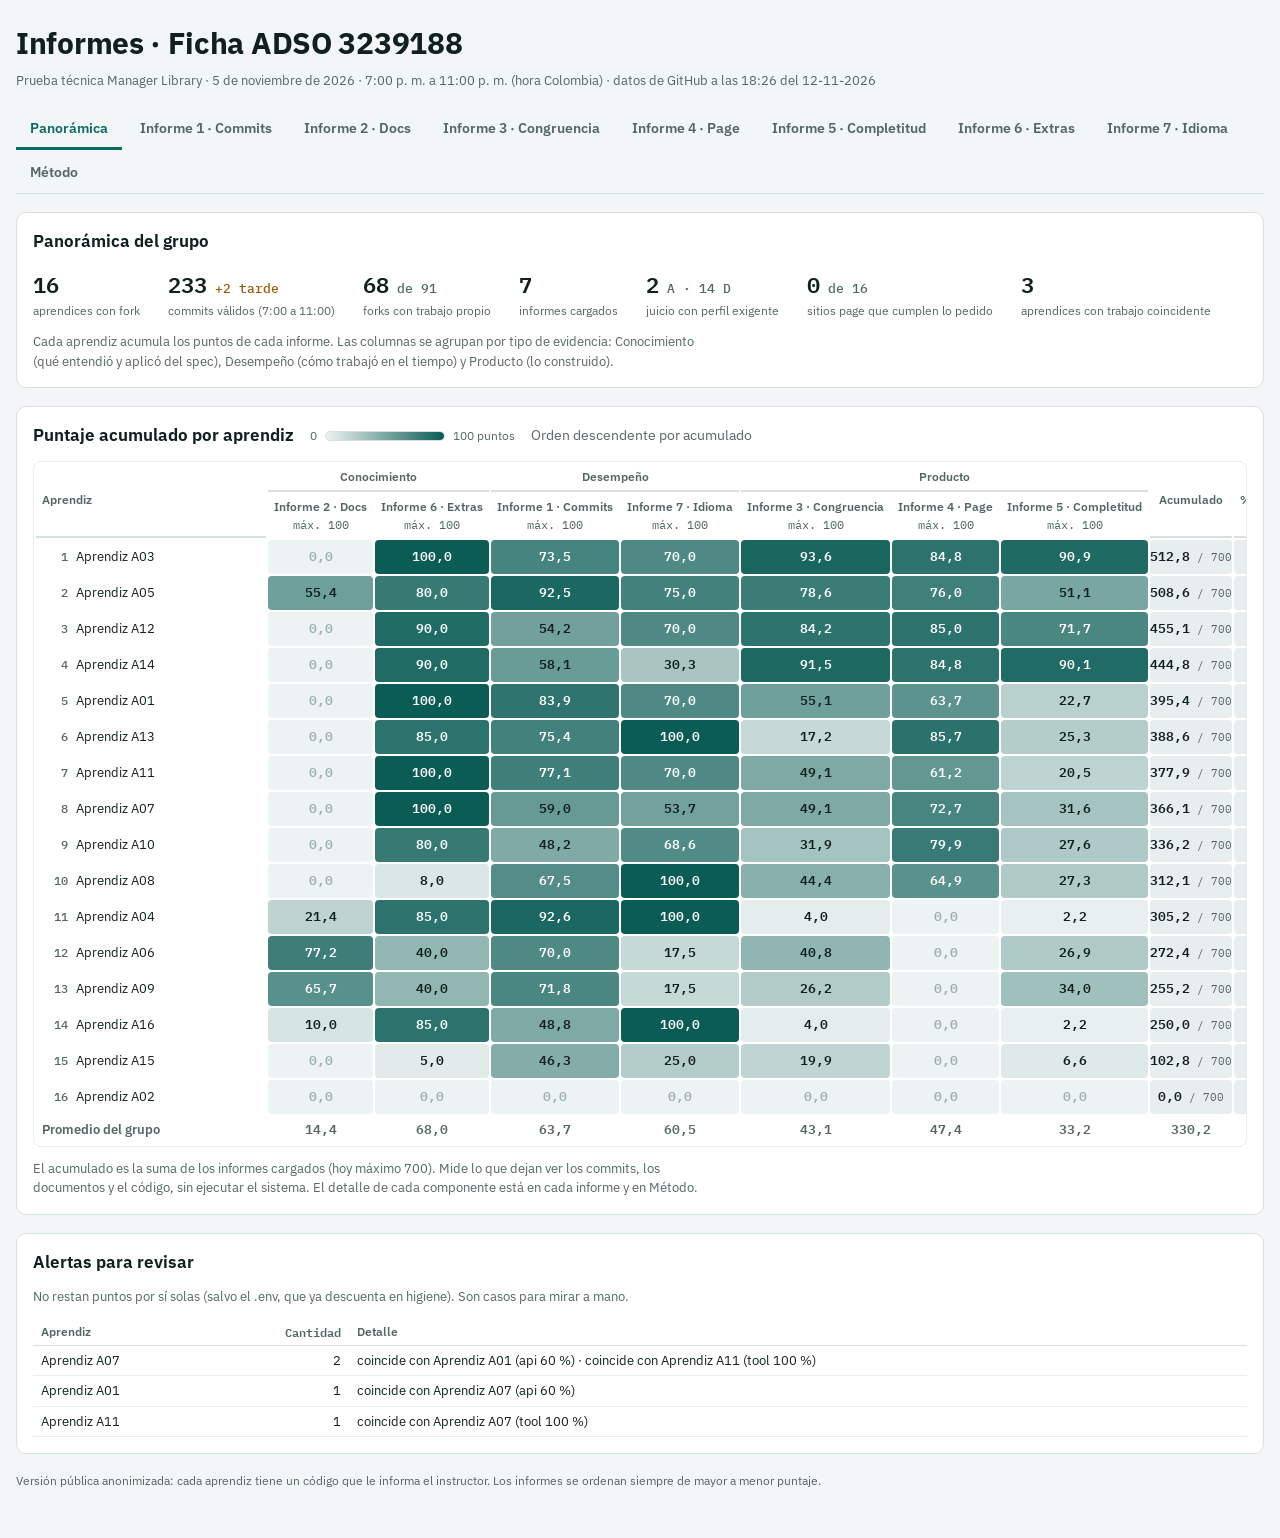
==== commit 7a2813ae: "docs: juicio A con 70 % o mas, sin minimo por informe (Manager Library) Co-Authored-By: Claude Sonne" ====
--- a/docs/informes/2026-11-05-manager-library/index.html
+++ b/docs/informes/2026-11-05-manager-library/index.html
@@ -157,7 +157,7 @@
 <script>
 (function () {
   "use strict";
-  const DATA = {"meta":{"ficha":"ADSO 3239188","prueba":"Manager Library","fecha":"5 de noviembre de 2026","inicio":"7:00 p. m.","fin":"11:00 p. m.","slotMin":15,"nSlots":16,"slotLabels":["19:00","19:15","19:30","19:45","20:00","20:15","20:30","20:45","21:00","21:15","21:30","21:45","22:00","22:15","22:30","22:45"],"repos":["docs","api","app","page","infra","tool"],"docsOrden":["constitution","spec","plan","architecture","arquitectura-panoramica","data-model","api-contract","tasks","adr","README","otro"],"informes":[{"id":"i1","num":1,"titulo":"Secuencia de commits por aprendiz y repositorio","corto":"Commits","dimension":"desempeno","max":100,"componentes":[{"id":"cobertura","nombre":"Cobertura de repositorios","max":15},{"id":"puntualidad","nombre":"Pushes a tiempo","max":10},{"id":"granularidad","nombre":"Granularidad: 4+ commits por repositorio","max":25},{"id":"constancia","nombre":"Constancia: franjas con commits","max":15},{"id":"mensajes","nombre":"Calidad de los mensajes","max":15},{"id":"higiene","nombre":"Higiene del repositorio","max":20},{"id":"historia","nombre":"Historial reescrito (hasta −15)","max":0}]},{"id":"i2","num":2,"titulo":"Secuencia de cambios en -docs por aprendiz","corto":"Docs","dimension":"conocimiento","max":100,"componentes":[{"id":"participacion","nombre":"Trabajo en -docs a tiempo","max":10},{"id":"amplitud","nombre":"Amplitud de documentos","max":25},{"id":"profundidad","nombre":"Profundidad (líneas propias)","max":20},{"id":"trazabilidad","nombre":"Trazabilidad al spec","max":30},{"id":"adaptacion","nombre":"Adaptación a React + Laravel","max":15}]},{"id":"i3","num":3,"titulo":"Congruencia del spec (repo docs) con el resto de repositorios","corto":"Congruencia","dimension":"producto","max":100,"componentes":[{"id":"api","nombre":"API (Laravel)","max":40},{"id":"app","nombre":"App (React)","max":20},{"id":"infra","nombre":"Infra","max":15},{"id":"tool","nombre":"Tool (sembrador)","max":15},{"id":"page","nombre":"Page","max":10},{"id":"coincidencias","nombre":"Coincidencias con otro aprendiz","max":0}]},{"id":"i4","num":4,"titulo":"Calidad de presentación del repositorio page","corto":"Page","dimension":"producto","max":100,"componentes":[{"id":"existe","nombre":"Hay un sitio","max":10},{"id":"estatico","nombre":"Estático, sin API","max":10},{"id":"responsive","nombre":"Responsive","max":15},{"id":"producto","nombre":"Presenta Manager Library","max":30},{"id":"lenguaje","nombre":"Lenguaje de producto","max":10},{"id":"seguro","nombre":"Sin credenciales","max":5},{"id":"tecnica","nombre":"Calidad técnica","max":20},{"id":"coincidencias","nombre":"Coincidencias con otro aprendiz","max":0}]},{"id":"i5","num":5,"titulo":"Nivel de completitud de cada repositorio frente a lo prometido en -docs","corto":"Completitud","dimension":"producto","max":100,"componentes":[{"id":"api","nombre":"API (% de sus tareas)","max":20},{"id":"app","nombre":"App (% de sus tareas)","max":20},{"id":"infra","nombre":"Infra (% de sus tareas)","max":20},{"id":"tool","nombre":"Tool (% de sus tareas)","max":20},{"id":"page","nombre":"Page (% de sus tareas)","max":20},{"id":"coincidencias","nombre":"Coincidencias con otro aprendiz","max":0}]},{"id":"i6","num":6,"titulo":"Aportes extra que el spec no estipula","corto":"Extras","dimension":"conocimiento","max":100,"componentes":[{"id":"base","nombre":"Base: repositorios con producto","max":100},{"id":"endpoints","nombre":"Endpoints fuera del contrato (−5 c/u, tope −20)","max":0},{"id":"tablas","nombre":"Tablas fuera del modelo (−8 c/u, tope −24)","max":0},{"id":"tablas_fw","nombre":"Tablas del framework (−2 c/u, tope −8)","max":0},{"id":"columnas","nombre":"Columnas fuera del modelo (−4 c/u, tope −16)","max":0},{"id":"auditoria","nombre":"Columnas de auditoría (§8 dice que no) (−8 c/u, tope −8)","max":0},{"id":"conceptos","nombre":"Funciones que el spec deja fuera (−10 c/u, tope −30)","max":0},{"id":"tecnologia","nombre":"Tecnología distinta a la del reto (−15 c/u, tope −30)","max":0},{"id":"servicios","nombre":"Servicios de más en compose (−5 c/u, tope −15)","max":0}]},{"id":"i7","num":7,"titulo":"Código en español","corto":"Idioma","dimension":"desempeno","max":100,"componentes":[{"id":"cobertura","nombre":"Base: repositorios con código","max":100},{"id":"identificadores","nombre":"Identificadores en español (hasta −70)","max":0},{"id":"comentarios","nombre":"Comentarios en español (hasta −30)","max":0}]}],"tareas":[{"id":"T-01","nombre":"Esqueleto y /health","repo":"api"},{"id":"T-02","nombre":"Migración inicial y semilla","repo":"api"},{"id":"T-03","nombre":"Objetos de valor","repo":"api"},{"id":"T-04","nombre":"Dominio: Book","repo":"api"},{"id":"T-05","nombre":"Dominio: Loan","repo":"api"},{"id":"T-06","nombre":"Dominio: Member y User","repo":"api"},{"id":"T-07","nombre":"Casos de uso de autenticación","repo":"api"},{"id":"T-08","nombre":"Casos de uso de libros","repo":"api"},{"id":"T-09","nombre":"Prestar","repo":"api"},{"id":"T-10","nombre":"Devolver y vencidos","repo":"api"},{"id":"T-11","nombre":"Reporte de más prestados","repo":"api"},{"id":"T-12","nombre":"Repositorios de libro, socio y usuario","repo":"api"},{"id":"T-13","nombre":"Repositorio de préstamos con versión","repo":"api"},{"id":"T-14","nombre":"Hash de claves y JWT","repo":"api"},{"id":"T-15","nombre":"Almacenamiento de portadas","repo":"api"},{"id":"T-16","nombre":"Adaptador HTTP del contrato","repo":"api"},{"id":"T-17","nombre":"Arranque con admin inicial","repo":"api"},{"id":"T-18","nombre":"CHECK pendientes en la base","repo":"api"},{"id":"T-19","nombre":"Pruebas de arquitectura","repo":"api"},{"id":"T-20","nombre":"Compose con base, API y app","repo":"infra"},{"id":"T-21","nombre":"Sembrador por la API","repo":"tool"},{"id":"T-22","nombre":"Pantallas de la app","repo":"app"},{"id":"T-23","nombre":"Sitio público estático","repo":"page"}],"juicio":{"umbral":70,"minimo":50,"perfil":"exigente: tecnólogos en etapa final"},"endpoints":["POST auth/login","GET health","POST users","GET categories","GET books","GET books/{id}","POST books","PUT books/{id}","DELETE books/{id}","PUT books/{id}/cover","DELETE books/{id}/cover","GET books/{id}/cover","GET members","GET members/{id}","POST members","POST loans","GET loans","GET loans/{id}","POST loans/{id}/items/{id}/return","GET loans/overdue","GET reports/most-borrowed"],"dimensiones":[{"id":"conocimiento","nombre":"Conocimiento"},{"id":"desempeno","nombre":"Desempeño"},{"id":"producto","nombre":"Producto"}],"generado":"2026-11-12T18:26:41-05:00","generadoTxt":"18:26 del 12-11-2026","totales":{"aprendices":16,"forks":91,"forks_con_commits":68,"forks_historia_reescrita":0,"commits_validos":233,"commits_tardios":2,"pushes_tarde":0,"aprendices_sin_trabajo_docs":11,"paginas":10,"veredictos":{"Sí":0,"Parcial":9,"No":7},"coincidencias":["A01","A07","A11"],"commits_previos":0,"aprendices_previos":0},"anonimo":true},"aprendices":[{"id":"a12","nombre":"Aprendiz A12","login":"A12","i1":{"total":54.2,"comp":{"cobertura":12.5,"puntualidad":8.3,"granularidad":1.7,"constancia":7.5,"mensajes":7.5,"higiene":16.7,"historia":-0.0},"repos":{"docs":{"fork":true,"n":0,"tarde":0,"previo":0,"ultimo":null,"lineas":0,"pushHora":null,"pushTarde":false,"creado":"21:05","reescrita":false},"api":{"fork":true,"n":2,"tarde":0,"previo":0,"ultimo":"21:46","lineas":1778,"pushHora":"21:47","pushTarde":false,"creado":"21:06","reescrita":false},"app":{"fork":true,"n":1,"tarde":0,"previo":0,"ultimo":"21:59","lineas":1566,"pushHora":"21:59","pushTarde":false,"creado":"21:06","reescrita":false},"page":{"fork":true,"n":1,"tarde":0,"previo":0,"ultimo":"22:04","lineas":523,"pushHora":"22:04","pushTarde":false,"creado":"21:06","reescrita":false},"infra":{"fork":true,"n":1,"tarde":0,"previo":0,"ultimo":"21:27","lineas":69,"pushHora":"21:27","pushTarde":false,"creado":"21:06","reescrita":false},"tool":{"fork":true,"n":1,"tarde":0,"previo":0,"ultimo":"22:07","lineas":287,"pushHora":"22:07","pushTarde":false,"creado":"21:07","reescrita":false}},"commits":[{"repo":"infra","min":147.82,"hora":"21:27","msg":"feat(infra): add docker-compose with postgres 16 and empty library schema","archivos":4,"lineas":69,"tarde":false,"previo":false,"flags":[],"pts":1.0},{"repo":"api","min":157.65,"hora":"21:37","msg":"feat(api): implement 6 database migrations, seeders and eloquent models","archivos":16,"lineas":582,"tarde":false,"previo":false,"flags":[],"pts":1.0},{"repo":"api","min":166.9,"hora":"21:46","msg":"feat(api): implement REST controllers, JWT auth, business rules and api routes","archivos":13,"lineas":1196,"tarde":false,"previo":false,"flags":[],"pts":1.0},{"repo":"app","min":179.13,"hora":"21:59","msg":"feat(app): implement react spa with auth, catalog, loans, overdue and reports","archivos":14,"lineas":1566,"tarde":false,"previo":false,"flags":[],"pts":1.0},{"repo":"page","min":184.55,"hora":"22:04","msg":"feat(page): implement static responsive landing page (T-23)","archivos":3,"lineas":523,"tarde":false,"previo":false,"flags":[],"pts":1.0},{"repo":"tool","min":187.87,"hora":"22:07","msg":"feat(tool): implement automated http api seeder for 40 books, 10 members and 15 loans (T-21)","archivos":3,"lineas":287,"tarde":false,"previo":false,"flags":[],"pts":1.0}],"medidas":{"repos_con_commits":5,"commits_validos":6,"commits_tardios":0,"commits_previos":0,"repos_previos":0,"previo_desde":null,"previo_hasta":null,"franjas_activas":4,"repos_reescritos":0,"promedio_por_repo":1.2,"tramo_min":40,"mensajes_prom":1.0,"pushes_tarde":0,"penalizaciones":[],"lineas_propias":4223}},"i2":{"total":0.0,"comp":{"participacion":0.0,"amplitud":0,"profundidad":0,"trazabilidad":0,"adaptacion":0},"commits":[],"matriz":{},"modificados":[],"nuevos":[],"ids":{},"medidas":{"fork":true,"commits_validos":0,"commits_tardios":0,"commits_previos":0,"docs_modificados":0,"docs_modificados_distintos":0,"docs_nuevos":0,"otros_nuevos":0,"lineas_propias":0,"ids_distintos":0,"ids_total":0,"menciones_stack":0,"copias":0,"sin_cambios":25,"eliminados":0,"pushHora":null,"pushTarde":false,"tiene_trabajo":false}},"i3":{"total":84.2,"comp":{"api":34.5,"app":20.0,"infra":6.5,"tool":13.2,"page":10.0,"coincidencias":-0.0},"repos":{"api":{"estado":"ok","checks":[{"id":"laravel","nombre":"Laravel","frac":1.0,"pts":3.0,"max":3,"valor":"1/1","faltan":[]},{"id":"endpoints","nombre":"Endpoints del contrato","frac":1.0,"pts":10.0,"max":10,"valor":"21/21","faltan":[]},{"id":"prefijo","nombre":"Prefijo /api/v1","frac":1.0,"pts":2.0,"max":2,"valor":"1/1","faltan":[]},{"id":"tablas","nombre":"Tablas del modelo (en singular)","frac":1.0,"pts":4.0,"max":4,"valor":"6/6","faltan":[]},{"id":"pruebas","nombre":"Pruebas automatizadas (15+ archivos)","frac":0.0,"pts":0.0,"max":4,"valor":"0","faltan":["0 archivos de prueba"]},{"id":"columnas","nombre":"Columnas clave","frac":1.0,"pts":5.0,"max":5,"valor":"16/16","faltan":[]},{"id":"restricciones","nombre":"Restricciones en la base","frac":1.0,"pts":4.0,"max":4,"valor":"4/4","faltan":[]},{"id":"semilla","nombre":"Semilla de 5 categorías","frac":1.0,"pts":2.0,"max":2,"valor":"5/5","faltan":[]},{"id":"errores","nombre":"Códigos de error","frac":1.0,"pts":4.0,"max":4,"valor":"14/14","faltan":[]},{"id":"reglas","nombre":"Reglas de negocio","frac":1.0,"pts":4.0,"max":4,"valor":"4/4","faltan":[]},{"id":"hexagonal","nombre":"Capas hexagonales","frac":0.0,"pts":0.0,"max":2,"valor":"0/3","faltan":["domain","application + ports","infrastructure/adapters"]}],"pts":34.5,"archivos":30,"pruebas":0,"commit":"874b60e61c"},"app":{"estado":"ok","checks":[{"id":"react","nombre":"React","frac":1.0,"pts":2.0,"max":2,"valor":"1/1","faltan":[]},{"id":"flujos","nombre":"Pantallas del spec","frac":1.0,"pts":9.0,"max":9,"valor":"7/7","faltan":[]},{"id":"api_v1","nombre":"Consume /api/v1","frac":1.0,"pts":3.0,"max":3,"valor":"1/1","faltan":[]},{"id":"bearer","nombre":"Token Bearer","frac":1.0,"pts":2.0,"max":2,"valor":"1/1","faltan":[]},{"id":"errores","nombre":"Usa el cuerpo de error","frac":1.0,"pts":2.0,"max":2,"valor":"1/1","faltan":[]},{"id":"roles","nombre":"Distingue roles","frac":1.0,"pts":2.0,"max":2,"valor":"1/1","faltan":[]}],"pts":20.0,"archivos":14,"pruebas":null,"commit":"968d4279b0"},"infra":{"estado":"ok","checks":[{"id":"compose","nombre":"docker-compose","frac":1.0,"pts":3.0,"max":3,"valor":"1/1","faltan":[]},{"id":"postgres16","nombre":"PostgreSQL 16","frac":1.0,"pts":3.0,"max":3,"valor":"1/1","faltan":[]},{"id":"servicios","nombre":"Servicios db, api y app","frac":0.333,"pts":0.33,"max":3,"valor":"1/3","faltan":["api","app"]},{"id":"sin_ddl","nombre":"Sin DDL en infra (ADR-001)","frac":0.0,"pts":0.0,"max":3,"valor":"0/1","faltan":["CREATE TABLE en infra o sin compose"]},{"id":"variables","nombre":"Variables de entorno","frac":0.25,"pts":0.19,"max":3,"valor":"1/4","faltan":["JWT_SECRET","ADMIN_USERNAME/PASSWORD","CORS_ORIGIN"]}],"pts":6.5,"archivos":4,"pruebas":null,"commit":"7e94b0357b"},"tool":{"estado":"ok","checks":[{"id":"script","nombre":"Hay un sembrador","frac":1.0,"pts":3.0,"max":3,"valor":"1/1","faltan":[]},{"id":"usa_api","nombre":"Siembra por la API","frac":1.0,"pts":5.0,"max":5,"valor":"1/1","faltan":[]},{"id":"sin_sql","nombre":"Sin SQL directo","frac":1.0,"pts":3.0,"max":3,"valor":"1/1","faltan":[]},{"id":"cantidades","nombre":"Cantidades de T-21","frac":0.75,"pts":2.25,"max":4,"valor":"3/4","faltan":["3 vencidos"]}],"pts":13.2,"archivos":3,"pruebas":null,"commit":"cdf1d02f69"},"page":{"estado":"ok","checks":[{"id":"index","nombre":"Sitio con index.html","frac":1.0,"pts":3.0,"max":3,"valor":"1/1","faltan":[]},{"id":"estatico","nombre":"No llama a la API","frac":1.0,"pts":4.0,"max":4,"valor":"1/1","faltan":[]},{"id":"viewport","nombre":"Meta viewport","frac":1.0,"pts":3.0,"max":3,"valor":"1/1","faltan":[]}],"pts":10.0,"archivos":3,"pruebas":null,"commit":"d40a9c3de8"}},"alertas":[]},"i4":{"total":85.0,"comp":{"existe":10.0,"estatico":10.0,"responsive":10.0,"producto":30.0,"lenguaje":0.0,"seguro":5.0,"tecnica":20.0,"coincidencias":-0.0},"veredicto":"Parcial","motivos":["no está preparado del todo para móvil","usa 11 términos de la prueba técnica: presenta el examen, no el producto"],"checks":[{"id":"existe","nombre":"index.html","frac":1.0,"pts":10.0,"max":10,"valor":"1/1","faltan":[]},{"id":"estatico","nombre":"No llama a la API","frac":1.0,"pts":10.0,"max":10,"valor":"1/1","faltan":[]},{"id":"viewport","nombre":"Meta viewport","frac":1.0,"pts":5.0,"max":5,"valor":"1/1","faltan":[]},{"id":"responsive_css","nombre":"Reglas para móvil (@media)","frac":1.0,"pts":5.0,"max":5,"valor":"1/1","faltan":[]},{"id":"desborde","nombre":"Sin desborde a 375 px","frac":0.0,"pts":0.0,"max":5,"valor":"0/1","faltan":["se desborda a lo ancho en móvil"]},{"id":"nombre","nombre":"Nombre Manager Library","frac":1.0,"pts":5.0,"max":5,"valor":"1/1","faltan":[]},{"id":"conceptos","nombre":"Conceptos del producto","frac":1.0,"pts":25.0,"max":25,"valor":"9/9","faltan":[]},{"id":"jerga","nombre":"Términos de la prueba en el texto","frac":0.0,"pts":0.0,"max":10,"valor":"11","faltan":["habla de la prueba (T-xx, spec, ficha, SDD…) en un sitio público"]},{"id":"seguro","nombre":"Sin credenciales a la vista","frac":1.0,"pts":5.0,"max":5,"valor":"1/1","faltan":[]},{"id":"lang","nombre":"Idioma declarado","frac":1.0,"pts":4.0,"max":4,"valor":"1/1","faltan":[]},{"id":"title","nombre":"Título de página","frac":1.0,"pts":4.0,"max":4,"valor":"1/1","faltan":[]},{"id":"h1","nombre":"Un solo h1","frac":1.0,"pts":4.0,"max":4,"valor":"1","faltan":[]},{"id":"alt","nombre":"Imágenes con alt","frac":1.0,"pts":4.0,"max":4,"valor":"0/0","faltan":[]},{"id":"recursos","nombre":"Recursos locales completos","frac":1.0,"pts":4.0,"max":4,"valor":"1/1","faltan":[]}],"capturas":{},"medidas":{"ancho":474,"visible":375,"desborde":true,"imgs":0,"rotas":0,"alto":6213,"h1":1,"enlaces":7},"lineas":514,"estado":"ok","alertas":[]},"i5":{"total":71.7,"comp":{"api":9.9,"app":20.0,"infra":5.0,"tool":16.8,"page":20.0,"coincidencias":-0.0},"repos":{"api":{"pct":49,"hechas":11.3,"tareas":19,"estado":"ok"},"app":{"pct":100,"hechas":1.0,"tareas":1,"estado":"ok"},"infra":{"pct":25,"hechas":0.5,"tareas":1,"estado":"ok"},"tool":{"pct":84,"hechas":0.9,"tareas":1,"estado":"ok"},"page":{"pct":100,"hechas":1.0,"tareas":1,"estado":"ok"}},"tareas":{"T-01":1.0,"T-02":1.0,"T-03":0.0,"T-04":0.5,"T-05":0.8,"T-06":1.0,"T-07":0.5,"T-08":0.5,"T-09":0.0,"T-10":0.5,"T-11":0.5,"T-12":0.0,"T-13":0.5,"T-14":1.0,"T-15":0.5,"T-16":1.0,"T-17":1.0,"T-18":1.0,"T-19":0.0,"T-20":0.5,"T-21":0.917,"T-22":1.0,"T-23":1.0}},"i6":{"total":90.0,"comp":{"base":100.0,"endpoints":0,"tablas":0,"tablas_fw":0,"columnas":0,"auditoria":0,"conceptos":-10,"tecnologia":0,"servicios":0},"items":{"endpoints":[],"tablas":[],"tablas_fw":[],"columnas":[],"auditoria":[],"conceptos":[{"repo":"page","texto":"editorial, año o idioma del libro"}],"tecnologia":[],"servicios":[]},"repos_con_producto":5,"cuenta":{"endpoints":0,"tablas":0,"tablas_fw":0,"columnas":0,"auditoria":0,"conceptos":1,"tecnologia":0,"servicios":0},"penalizacion":10},"i7":{"total":70.0,"comp":{"cobertura":100.0,"identificadores":-0.0,"comentarios":-30.0},"repos":{"api":{"estado":"ok","ids_total":357,"ids_es":0,"com_total":44,"com_es":27,"ejemplos":[],"ejemplos_com":[]},"app":{"estado":"ok","ids_total":247,"ids_es":0,"com_total":1,"com_es":0,"ejemplos":[],"ejemplos_com":[]},"tool":{"estado":"ok","ids_total":78,"ids_es":0,"com_total":11,"com_es":8,"ejemplos":[],"ejemplos_com":[]},"page":{"estado":"ok","ids_total":0,"ids_es":0,"com_total":0,"com_es":0,"ejemplos":[],"ejemplos_com":[]}},"medidas":{"ids_total":682,"ids_es":0,"pct_ids":0.0,"com_total":56,"com_es":35,"pct_com":62.5}},"puntajes":{"i1":54.2,"i2":0.0,"i3":84.2,"i4":85.0,"i5":71.7,"i6":90.0,"i7":70.0},"codigo":"A12"},{"id":"a08","nombre":"Aprendiz A08","login":"A08","i1":{"total":67.5,"comp":{"cobertura":12.5,"puntualidad":8.3,"granularidad":5.0,"constancia":15,"mensajes":10.0,"higiene":16.7,"historia":-0.0},"repos":{"docs":{"fork":true,"n":0,"tarde":0,"previo":0,"ultimo":null,"lineas":0,"pushHora":null,"pushTarde":false,"creado":"19:32","reescrita":false},"api":{"fork":true,"n":2,"tarde":0,"previo":0,"ultimo":"21:39","lineas":2812,"pushHora":"21:40","pushTarde":false,"creado":"19:34","reescrita":false},"app":{"fork":true,"n":2,"tarde":0,"previo":0,"ultimo":"22:04","lineas":645,"pushHora":"22:04","pushTarde":false,"creado":"19:35","reescrita":false},"page":{"fork":true,"n":1,"tarde":0,"previo":0,"ultimo":"22:32","lineas":166,"pushHora":"22:33","pushTarde":false,"creado":"19:35","reescrita":false},"infra":{"fork":true,"n":1,"tarde":0,"previo":0,"ultimo":"20:51","lineas":18,"pushHora":"20:51","pushTarde":false,"creado":"19:36","reescrita":false},"tool":{"fork":true,"n":2,"tarde":0,"previo":0,"ultimo":"22:59","lineas":73,"pushHora":"22:59","pushTarde":false,"creado":"19:36","reescrita":false}},"commits":[{"repo":"infra","min":111.6,"hora":"20:51","msg":"feat(infra): add docker-compose configuration for mysql database on port 3307","archivos":1,"lineas":18,"tarde":false,"previo":false,"flags":[],"pts":1.0},{"repo":"api","min":143.38,"hora":"21:23","msg":"feat(api): create migrations for books, members, loans and loan items","archivos":66,"lineas":2525,"tarde":false,"previo":false,"flags":[],"pts":1.0},{"repo":"api","min":159.88,"hora":"21:39","msg":"feat(api): complete controllers, domain logic and v1 api routes","archivos":9,"lineas":287,"tarde":false,"previo":false,"flags":[],"pts":1.0},{"repo":"app","min":178.02,"hora":"21:58","msg":"feat(app): configure docker environment and implement library management ui","archivos":19,"lineas":642,"tarde":false,"previo":false,"flags":[],"pts":1.0},{"repo":"app","min":184.27,"hora":"22:04","msg":"feat(app): finalize frontend container setup and library ui","archivos":2,"lineas":3,"tarde":false,"previo":false,"flags":[],"pts":1.0},{"repo":"tool","min":209.1,"hora":"22:29","msg":"feat(tool): add demo data seeder script and docs","archivos":2,"lineas":36,"tarde":false,"previo":false,"flags":[],"pts":1.0},{"repo":"page","min":212.9,"hora":"22:32","msg":"feat(page): add static presentation landing page","archivos":1,"lineas":166,"tarde":false,"previo":false,"flags":[],"pts":1.0},{"repo":"tool","min":239.18,"hora":"22:59","msg":"fix(tool): set api/v1 prefix for seed endpoints","archivos":1,"lineas":37,"tarde":false,"previo":false,"flags":[],"pts":1.0}],"medidas":{"repos_con_commits":5,"commits_validos":8,"commits_tardios":0,"commits_previos":0,"repos_previos":0,"previo_desde":null,"previo_hasta":null,"franjas_activas":8,"repos_reescritos":0,"promedio_por_repo":1.6,"tramo_min":128,"mensajes_prom":1.0,"pushes_tarde":0,"penalizaciones":[],"lineas_propias":3714}},"i2":{"total":0.0,"comp":{"participacion":0.0,"amplitud":0,"profundidad":0,"trazabilidad":0,"adaptacion":0},"commits":[],"matriz":{},"modificados":[],"nuevos":[],"ids":{},"medidas":{"fork":true,"commits_validos":0,"commits_tardios":0,"commits_previos":0,"docs_modificados":0,"docs_modificados_distintos":0,"docs_nuevos":0,"otros_nuevos":0,"lineas_propias":0,"ids_distintos":0,"ids_total":0,"menciones_stack":0,"copias":0,"sin_cambios":25,"eliminados":0,"pushHora":null,"pushTarde":false,"tiene_trabajo":false}},"i3":{"total":44.4,"comp":{"api":7.2,"app":9.9,"infra":6.3,"tool":11.0,"page":10.0,"coincidencias":-0.0},"repos":{"api":{"estado":"ok","checks":[{"id":"laravel","nombre":"Laravel","frac":1.0,"pts":3.0,"max":3,"valor":"1/1","faltan":[]},{"id":"endpoints","nombre":"Endpoints del contrato","frac":0.429,"pts":1.84,"max":10,"valor":"9/21","faltan":["POST auth/login","GET health","POST users","GET categories","PUT books/{id}","DELETE books/{id}","PUT books/{id}/cover","DELETE books/{id}/cover","GET books/{id}/cover","POST loans/{id}/items/{id}/return","GET loans/overdue","GET reports/most-borrowed"]},{"id":"prefijo","nombre":"Prefijo /api/v1","frac":1.0,"pts":2.0,"max":2,"valor":"1/1","faltan":[]},{"id":"tablas","nombre":"Tablas del modelo (en singular)","frac":0.0,"pts":0.0,"max":4,"valor":"0/6","faltan":["category","book (en plural)","member (en plural)","loan (en plural)","loan_item (en plural)","user (en plural)"]},{"id":"pruebas","nombre":"Pruebas automatizadas (15+ archivos)","frac":0.133,"pts":0.07,"max":4,"valor":"2","faltan":["2 archivos de prueba"]},{"id":"columnas","nombre":"Columnas clave","frac":0.0,"pts":0.0,"max":5,"valor":"0/16","faltan":["isbn","total_copies","available_copies","cover_key","deleted_at","full_name","document_number","loaned_by_user_id","loaned_at","book_title","category_name","due_at","returned_at","password_hash","username","role"]},{"id":"restricciones","nombre":"Restricciones en la base","frac":0.0,"pts":0.0,"max":4,"valor":"0/4","faltan":["CHECK de ejemplares","único (loan_id, book_id)","ISBN único entre activos","FK RESTRICT"]},{"id":"semilla","nombre":"Semilla de 5 categorías","frac":0.0,"pts":0.0,"max":2,"valor":"0/5","faltan":["categorías o UUID fijos incompletos"]},{"id":"errores","nombre":"Códigos de error","frac":0.0,"pts":0.0,"max":4,"valor":"0/14","faltan":["INVALID_CREDENTIALS","FORBIDDEN_ROLE","NOT_FOUND","USERNAME_TAKEN","ISBN_TAKEN","DOCUMENT_TAKEN","BOOK_HAS_OPEN_LOANS","BOOK_NOT_AVAILABLE","MEMBER_HAS_OVERDUE","ITEM_ALREADY_RETURNED","MEMBER_LIMIT_EXCEEDED","DUPLICATE_BOOK_IN_LOAN","VALIDATION_ERROR","INVALID_DATE_RANGE"]},{"id":"reglas","nombre":"Reglas de negocio","frac":0.5,"pts":1.0,"max":4,"valor":"2/4","faltan":["roles admin/librarian","token de 8 h"]},{"id":"hexagonal","nombre":"Capas hexagonales","frac":0.0,"pts":0.0,"max":2,"valor":"0/3","faltan":["domain","application + ports","infrastructure/adapters"]}],"pts":7.2,"archivos":72,"pruebas":2,"commit":"355f435f49"},"app":{"estado":"ok","checks":[{"id":"react","nombre":"React","frac":1.0,"pts":2.0,"max":2,"valor":"1/1","faltan":[]},{"id":"flujos","nombre":"Pantallas del spec","frac":0.571,"pts":2.94,"max":9,"valor":"4/7","faltan":["login","vencidos","reporte"]},{"id":"api_v1","nombre":"Consume /api/v1","frac":1.0,"pts":3.0,"max":3,"valor":"1/1","faltan":[]},{"id":"bearer","nombre":"Token Bearer","frac":0.0,"pts":0.0,"max":2,"valor":"0/1","faltan":[]},{"id":"errores","nombre":"Usa el cuerpo de error","frac":1.0,"pts":2.0,"max":2,"valor":"1/1","faltan":[]},{"id":"roles","nombre":"Distingue roles","frac":0.0,"pts":0.0,"max":2,"valor":"0/1","faltan":[]}],"pts":9.9,"archivos":20,"pruebas":null,"commit":"5d2a0e36b5"},"infra":{"estado":"ok","checks":[{"id":"compose","nombre":"docker-compose","frac":1.0,"pts":3.0,"max":3,"valor":"1/1","faltan":[]},{"id":"postgres16","nombre":"PostgreSQL 16","frac":0.0,"pts":0.0,"max":3,"valor":"0/1","faltan":[]},{"id":"servicios","nombre":"Servicios db, api y app","frac":0.333,"pts":0.33,"max":3,"valor":"1/3","faltan":["api","app"]},{"id":"sin_ddl","nombre":"Sin DDL en infra (ADR-001)","frac":1.0,"pts":3.0,"max":3,"valor":"1/1","faltan":[]},{"id":"variables","nombre":"Variables de entorno","frac":0.0,"pts":0.0,"max":3,"valor":"0/4","faltan":["DATABASE_URL o DB_*","JWT_SECRET","ADMIN_USERNAME/PASSWORD","CORS_ORIGIN"]}],"pts":6.3,"archivos":2,"pruebas":null,"commit":"52eebb089d"},"tool":{"estado":"ok","checks":[{"id":"script","nombre":"Hay un sembrador","frac":1.0,"pts":3.0,"max":3,"valor":"1/1","faltan":[]},{"id":"usa_api","nombre":"Siembra por la API","frac":1.0,"pts":5.0,"max":5,"valor":"1/1","faltan":[]},{"id":"sin_sql","nombre":"Sin SQL directo","frac":1.0,"pts":3.0,"max":3,"valor":"1/1","faltan":[]},{"id":"cantidades","nombre":"Cantidades de T-21","frac":0.0,"pts":0.0,"max":4,"valor":"0/4","faltan":["40 libros","10 socios","15 préstamos","3 vencidos"]}],"pts":11.0,"archivos":2,"pruebas":null,"commit":"7b4da5c39d"},"page":{"estado":"ok","checks":[{"id":"index","nombre":"Sitio con index.html","frac":1.0,"pts":3.0,"max":3,"valor":"1/1","faltan":[]},{"id":"estatico","nombre":"No llama a la API","frac":1.0,"pts":4.0,"max":4,"valor":"1/1","faltan":[]},{"id":"viewport","nombre":"Meta viewport","frac":1.0,"pts":3.0,"max":3,"valor":"1/1","faltan":[]}],"pts":10.0,"archivos":2,"pruebas":null,"commit":"c2e3f1bc56"}},"alertas":[]},"i4":{"total":64.9,"comp":{"existe":10.0,"estatico":10.0,"responsive":10.0,"producto":9.9,"lenguaje":0.0,"seguro":5.0,"tecnica":20.0,"coincidencias":-0.0},"veredicto":"Parcial","motivos":["no está preparado del todo para móvil","presenta solo 4 de 9 conceptos del producto","usa 8 términos de la prueba técnica: presenta el examen, no el producto"],"checks":[{"id":"existe","nombre":"index.html","frac":1.0,"pts":10.0,"max":10,"valor":"1/1","faltan":[]},{"id":"estatico","nombre":"No llama a la API","frac":1.0,"pts":10.0,"max":10,"valor":"1/1","faltan":[]},{"id":"viewport","nombre":"Meta viewport","frac":1.0,"pts":5.0,"max":5,"valor":"1/1","faltan":[]},{"id":"responsive_css","nombre":"Reglas para móvil (@media)","frac":0.0,"pts":0.0,"max":5,"valor":"0/1","faltan":[]},{"id":"desborde","nombre":"Sin desborde a 375 px","frac":1.0,"pts":5.0,"max":5,"valor":"1/1","faltan":[]},{"id":"nombre","nombre":"Nombre Manager Library","frac":1.0,"pts":5.0,"max":5,"valor":"1/1","faltan":[]},{"id":"conceptos","nombre":"Conceptos del producto","frac":0.444,"pts":4.94,"max":25,"valor":"4/9","faltan":["vencidos","más prestados","categorías","reglas del préstamo","roles"]},{"id":"jerga","nombre":"Términos de la prueba en el texto","frac":0.0,"pts":0.0,"max":10,"valor":"8","faltan":["habla de la prueba (T-xx, spec, ficha, SDD…) en un sitio público"]},{"id":"seguro","nombre":"Sin credenciales a la vista","frac":1.0,"pts":5.0,"max":5,"valor":"1/1","faltan":[]},{"id":"lang","nombre":"Idioma declarado","frac":1.0,"pts":4.0,"max":4,"valor":"1/1","faltan":[]},{"id":"title","nombre":"Título de página","frac":1.0,"pts":4.0,"max":4,"valor":"1/1","faltan":[]},{"id":"h1","nombre":"Un solo h1","frac":1.0,"pts":4.0,"max":4,"valor":"1","faltan":[]},{"id":"alt","nombre":"Imágenes con alt","frac":1.0,"pts":4.0,"max":4,"valor":"0/0","faltan":[]},{"id":"recursos","nombre":"Recursos locales completos","frac":1.0,"pts":4.0,"max":4,"valor":"0/0","faltan":[]}],"capturas":{},"medidas":{"ancho":375,"visible":375,"desborde":false,"imgs":0,"rotas":0,"alto":2008,"h1":1,"enlaces":0},"lineas":166,"estado":"ok","alertas":[]},"i5":{"total":27.3,"comp":{"api":1.8,"app":6.5,"infra":1.2,"tool":8.9,"page":8.9,"coincidencias":-0.0},"repos":{"api":{"pct":9,"hechas":3.0,"tareas":19,"estado":"ok"},"app":{"pct":33,"hechas":0.6,"tareas":1,"estado":"ok"},"infra":{"pct":6,"hechas":0.2,"tareas":1,"estado":"ok"},"tool":{"pct":44,"hechas":0.7,"tareas":1,"estado":"ok"},"page":{"pct":44,"hechas":0.7,"tareas":1,"estado":"ok"}},"tareas":{"T-01":0.0,"T-02":0.139,"T-03":0.0,"T-04":0.25,"T-05":0.2,"T-06":1.0,"T-07":0.0,"T-08":0.229,"T-09":0.0,"T-10":0.0,"T-11":0.0,"T-12":0.0,"T-13":0.5,"T-14":0.5,"T-15":0.0,"T-16":0.143,"T-17":0.0,"T-18":0.0,"T-19":0.0,"T-20":0.25,"T-21":0.667,"T-22":0.571,"T-23":0.667}},"i6":{"total":8.0,"comp":{"base":100.0,"endpoints":0,"tablas":0,"tablas_fw":-8,"columnas":-16,"auditoria":-8,"conceptos":-30,"tecnologia":-30,"servicios":0},"items":{"endpoints":[],"tablas":[],"tablas_fw":[{"repo":"api","texto":"cache"},{"repo":"api","texto":"cache_locks"},{"repo":"api","texto":"failed_jobs"},{"repo":"api","texto":"job_batches"},{"repo":"api","texto":"jobs"},{"repo":"api","texto":"password_reset_tokens"},{"repo":"api","texto":"personal_access_tokens"},{"repo":"api","texto":"sessions"}],"columnas":[{"repo":"api","texto":"user.email"},{"repo":"api","texto":"user.email_verified_at"},{"repo":"api","texto":"user.name"},{"repo":"api","texto":"user.remember_token"}],"auditoria":[{"repo":"api","texto":"user.created_at/updated_at"},{"repo":"api","texto":"book.created_at/updated_at"},{"repo":"api","texto":"member.created_at/updated_at"},{"repo":"api","texto":"loan.created_at/updated_at"},{"repo":"api","texto":"loan_item.created_at/updated_at"}],"conceptos":[{"repo":"api","texto":"editorial, año o idioma del libro"},{"repo":"app","texto":"editorial, año o idioma del libro"},{"repo":"tool","texto":"editorial, año o idioma del libro"}],"tecnologia":[{"repo":"api","texto":"base de datos sqlite"},{"repo":"infra","texto":"imagen mysql"}],"servicios":[]},"repos_con_producto":5,"cuenta":{"endpoints":0,"tablas":0,"tablas_fw":8,"columnas":4,"auditoria":5,"conceptos":3,"tecnologia":2,"servicios":0},"penalizacion":92},"i7":{"total":100.0,"comp":{"cobertura":100.0,"identificadores":-0.0,"comentarios":-0.0},"repos":{"api":{"estado":"ok","ids_total":247,"ids_es":0,"com_total":39,"com_es":0,"ejemplos":[],"ejemplos_com":[]},"app":{"estado":"ok","ids_total":117,"ids_es":0,"com_total":1,"com_es":0,"ejemplos":[],"ejemplos_com":[]},"tool":{"estado":"ok","ids_total":42,"ids_es":0,"com_total":0,"com_es":0,"ejemplos":[],"ejemplos_com":[]},"page":{"estado":"ok","ids_total":0,"ids_es":0,"com_total":0,"com_es":0,"ejemplos":[],"ejemplos_com":[]}},"medidas":{"ids_total":406,"ids_es":0,"pct_ids":0.0,"com_total":40,"com_es":0,"pct_com":0.0}},"puntajes":{"i1":67.5,"i2":0.0,"i3":44.4,"i4":64.9,"i5":27.3,"i6":8.0,"i7":100.0},"codigo":"A08"},{"id":"a10","nombre":"Aprendiz A10","login":"A10","i1":{"total":48.2,"comp":{"cobertura":10.0,"puntualidad":6.7,"granularidad":4.2,"constancia":7.5,"mensajes":6.5,"higiene":13.3,"historia":-0.0},"repos":{"docs":{"fork":true,"n":0,"tarde":0,"previo":0,"ultimo":null,"lineas":0,"pushHora":null,"pushTarde":false,"creado":"21:09","reescrita":false},"api":{"fork":true,"n":3,"tarde":0,"previo":0,"ultimo":"22:20","lineas":169,"pushHora":"22:21","pushTarde":false,"creado":"21:10","reescrita":false},"app":{"fork":true,"n":1,"tarde":0,"previo":0,"ultimo":"22:26","lineas":31,"pushHora":"22:26","pushTarde":false,"creado":"21:10","reescrita":false},"page":{"fork":true,"n":1,"tarde":0,"previo":0,"ultimo":"22:37","lineas":60,"pushHora":"22:37","pushTarde":false,"creado":"21:22","reescrita":false},"infra":{"fork":true,"n":1,"tarde":0,"previo":0,"ultimo":"22:32","lineas":21,"pushHora":"22:32","pushTarde":false,"creado":"21:11","reescrita":false},"tool":{"fork":true,"n":0,"tarde":0,"previo":0,"ultimo":null,"lineas":0,"pushHora":null,"pushTarde":false,"creado":"21:13","reescrita":false}},"commits":[{"repo":"api","min":155.85,"hora":"21:35","msg":"First commit: Base structure ready","archivos":1,"lineas":1,"tarde":false,"previo":false,"flags":[],"pts":0.6},{"repo":"api","min":192.68,"hora":"22:12","msg":"Modelo de Datos: Implementacion SDD de las 6 tablas con constraints","archivos":7,"lineas":140,"tarde":false,"previo":false,"flags":[],"pts":0.6},{"repo":"api","min":200.92,"hora":"22:20","msg":"feat(architecture): define application ports based on SDD constitution","archivos":3,"lineas":28,"tarde":false,"previo":false,"flags":[],"pts":1.0},{"repo":"app","min":206.32,"hora":"22:26","msg":"feat(auth): implement api client with 401 and 403 interceptors for HU-01","archivos":1,"lineas":31,"tarde":false,"previo":false,"flags":[],"pts":1.0},{"repo":"infra","min":212.48,"hora":"22:32","msg":"chore(infra): setup postgres 16 engine empty to comply with RNF-5 and Article V","archivos":1,"lineas":21,"tarde":false,"previo":false,"flags":[],"pts":1.0},{"repo":"page","min":217.52,"hora":"22:37","msg":"feat(page): create static semantic landing page with tailwindcss","archivos":1,"lineas":60,"tarde":false,"previo":false,"flags":[],"pts":1.0}],"medidas":{"repos_con_commits":4,"commits_validos":6,"commits_tardios":0,"commits_previos":0,"repos_previos":0,"previo_desde":null,"previo_hasta":null,"franjas_activas":4,"repos_reescritos":0,"promedio_por_repo":1.5,"tramo_min":62,"mensajes_prom":0.87,"pushes_tarde":0,"penalizaciones":[],"lineas_propias":281}},"i2":{"total":0.0,"comp":{"participacion":0.0,"amplitud":0,"profundidad":0,"trazabilidad":0,"adaptacion":0},"commits":[],"matriz":{},"modificados":[],"nuevos":[],"ids":{},"medidas":{"fork":true,"commits_validos":0,"commits_tardios":0,"commits_previos":0,"docs_modificados":0,"docs_modificados_distintos":0,"docs_nuevos":0,"otros_nuevos":0,"lineas_propias":0,"ids_distintos":0,"ids_total":0,"menciones_stack":0,"copias":0,"sin_cambios":25,"eliminados":0,"pushHora":null,"pushTarde":false,"tiene_trabajo":false}},"i3":{"total":31.9,"comp":{"api":10.2,"app":2.2,"infra":9.5,"tool":0.0,"page":10.0,"coincidencias":-0.0},"repos":{"api":{"estado":"ok","checks":[{"id":"laravel","nombre":"Laravel","frac":0.0,"pts":0.0,"max":3,"valor":"0/1","faltan":["composer.json sin laravel/framework"]},{"id":"endpoints","nombre":"Endpoints del contrato","frac":0.0,"pts":0.0,"max":10,"valor":"0/21","faltan":["POST auth/login","GET health","POST users","GET categories","GET books","GET books/{id}","POST books","PUT books/{id}","DELETE books/{id}","PUT books/{id}/cover","DELETE books/{id}/cover","GET books/{id}/cover","GET members","GET members/{id}","POST members","POST loans","GET loans","GET loans/{id}","POST loans/{id}/items/{id}/return","GET loans/overdue","GET reports/most-borrowed"]},{"id":"prefijo","nombre":"Prefijo /api/v1","frac":0.0,"pts":0.0,"max":2,"valor":"0/1","faltan":["sin /api/v1"]},{"id":"tablas","nombre":"Tablas del modelo (en singular)","frac":0.0,"pts":0.0,"max":4,"valor":"0/6","faltan":["category (en plural)","book (en plural)","member (en plural)","loan (en plural)","loan_item (en plural)","user (en plural)"]},{"id":"pruebas","nombre":"Pruebas automatizadas (15+ archivos)","frac":0.0,"pts":0.0,"max":4,"valor":"0","faltan":["0 archivos de prueba"]},{"id":"columnas","nombre":"Columnas clave","frac":1.0,"pts":5.0,"max":5,"valor":"16/16","faltan":[]},{"id":"restricciones","nombre":"Restricciones en la base","frac":1.0,"pts":4.0,"max":4,"valor":"4/4","faltan":[]},{"id":"semilla","nombre":"Semilla de 5 categorías","frac":1.0,"pts":2.0,"max":2,"valor":"5/5","faltan":[]},{"id":"errores","nombre":"Códigos de error","frac":0.0,"pts":0.0,"max":4,"valor":"0/14","faltan":["INVALID_CREDENTIALS","FORBIDDEN_ROLE","NOT_FOUND","USERNAME_TAKEN","ISBN_TAKEN","DOCUMENT_TAKEN","BOOK_HAS_OPEN_LOANS","BOOK_NOT_AVAILABLE","MEMBER_HAS_OVERDUE","ITEM_ALREADY_RETURNED","MEMBER_LIMIT_EXCEEDED","DUPLICATE_BOOK_IN_LOAN","VALIDATION_ERROR","INVALID_DATE_RANGE"]},{"id":"reglas","nombre":"Reglas de negocio","frac":0.0,"pts":0.0,"max":4,"valor":"0/4","faltan":["14 días","máximo 3 libros","roles admin/librarian","token de 8 h"]},{"id":"hexagonal","nombre":"Capas hexagonales","frac":0.333,"pts":0.22,"max":2,"valor":"1/3","faltan":["application + ports","infrastructure/adapters"]}],"pts":10.2,"archivos":10,"pruebas":0,"commit":"7caefa30ff"},"app":{"estado":"ok","checks":[{"id":"react","nombre":"React","frac":0.0,"pts":0.0,"max":2,"valor":"0/1","faltan":["package.json sin react"]},{"id":"flujos","nombre":"Pantallas del spec","frac":0.143,"pts":0.18,"max":9,"valor":"1/7","faltan":["catálogo","socios","préstamo","devolución","vencidos","reporte"]},{"id":"api_v1","nombre":"Consume /api/v1","frac":0.0,"pts":0.0,"max":3,"valor":"0/1","faltan":[]},{"id":"bearer","nombre":"Token Bearer","frac":1.0,"pts":2.0,"max":2,"valor":"1/1","faltan":[]},{"id":"errores","nombre":"Usa el cuerpo de error","frac":0.0,"pts":0.0,"max":2,"valor":"0/1","faltan":[]},{"id":"roles","nombre":"Distingue roles","frac":0.0,"pts":0.0,"max":2,"valor":"0/1","faltan":[]}],"pts":2.2,"archivos":2,"pruebas":null,"commit":"2123b5f5f3"},"infra":{"estado":"ok","checks":[{"id":"compose","nombre":"docker-compose","frac":1.0,"pts":3.0,"max":3,"valor":"1/1","faltan":[]},{"id":"postgres16","nombre":"PostgreSQL 16","frac":1.0,"pts":3.0,"max":3,"valor":"1/1","faltan":[]},{"id":"servicios","nombre":"Servicios db, api y app","frac":0.333,"pts":0.33,"max":3,"valor":"1/3","faltan":["api","app"]},{"id":"sin_ddl","nombre":"Sin DDL en infra (ADR-001)","frac":1.0,"pts":3.0,"max":3,"valor":"1/1","faltan":[]},{"id":"variables","nombre":"Variables de entorno","frac":0.25,"pts":0.19,"max":3,"valor":"1/4","faltan":["JWT_SECRET","ADMIN_USERNAME/PASSWORD","CORS_ORIGIN"]}],"pts":9.5,"archivos":2,"pruebas":null,"commit":"46a1b428b0"},"tool":{"estado":"sin producto a las 11:00","checks":[],"pts":0.0},"page":{"estado":"ok","checks":[{"id":"index","nombre":"Sitio con index.html","frac":1.0,"pts":3.0,"max":3,"valor":"1/1","faltan":[]},{"id":"estatico","nombre":"No llama a la API","frac":1.0,"pts":4.0,"max":4,"valor":"1/1","faltan":[]},{"id":"viewport","nombre":"Meta viewport","frac":1.0,"pts":3.0,"max":3,"valor":"1/1","faltan":[]}],"pts":10.0,"archivos":2,"pruebas":null,"commit":"e1bac0e532"}},"alertas":[]},"i4":{"total":79.9,"comp":{"existe":10.0,"estatico":10.0,"responsive":15.0,"producto":9.9,"lenguaje":10.0,"seguro":5.0,"tecnica":20.0,"coincidencias":-0.0},"veredicto":"Parcial","motivos":["presenta solo 4 de 9 conceptos del producto"],"checks":[{"id":"existe","nombre":"index.html","frac":1.0,"pts":10.0,"max":10,"valor":"1/1","faltan":[]},{"id":"estatico","nombre":"No llama a la API","frac":1.0,"pts":10.0,"max":10,"valor":"1/1","faltan":[]},{"id":"viewport","nombre":"Meta viewport","frac":1.0,"pts":5.0,"max":5,"valor":"1/1","faltan":[]},{"id":"responsive_css","nombre":"Reglas para móvil (@media)","frac":1.0,"pts":5.0,"max":5,"valor":"1/1","faltan":[]},{"id":"desborde","nombre":"Sin desborde a 375 px","frac":1.0,"pts":5.0,"max":5,"valor":"1/1","faltan":[]},{"id":"nombre","nombre":"Nombre Manager Library","frac":1.0,"pts":5.0,"max":5,"valor":"1/1","faltan":[]},{"id":"conceptos","nombre":"Conceptos del producto","frac":0.444,"pts":4.94,"max":25,"valor":"4/9","faltan":["devoluciones","vencidos","categorías","reglas del préstamo","roles"]},{"id":"jerga","nombre":"Términos de la prueba en el texto","frac":1.0,"pts":10.0,"max":10,"valor":"2","faltan":[]},{"id":"seguro","nombre":"Sin credenciales a la vista","frac":1.0,"pts":5.0,"max":5,"valor":"1/1","faltan":[]},{"id":"lang","nombre":"Idioma declarado","frac":1.0,"pts":4.0,"max":4,"valor":"1/1","faltan":[]},{"id":"title","nombre":"Título de página","frac":1.0,"pts":4.0,"max":4,"valor":"1/1","faltan":[]},{"id":"h1","nombre":"Un solo h1","frac":1.0,"pts":4.0,"max":4,"valor":"1","faltan":[]},{"id":"alt","nombre":"Imágenes con alt","frac":1.0,"pts":4.0,"max":4,"valor":"0/0","faltan":[]},{"id":"recursos","nombre":"Recursos locales completos","frac":1.0,"pts":4.0,"max":4,"valor":"0/0","faltan":[]}],"capturas":{},"medidas":{"ancho":375,"visible":375,"desborde":false,"imgs":0,"rotas":0,"alto":1350,"h1":1,"enlaces":2},"lineas":60,"estado":"ok","alertas":[]},"i5":{"total":27.6,"comp":{"api":2.2,"app":0.4,"infra":5.0,"tool":0.0,"page":20.0,"coincidencias":-0.0},"repos":{"api":{"pct":11,"hechas":2.9,"tareas":19,"estado":"ok"},"app":{"pct":2,"hechas":0.1,"tareas":1,"estado":"ok"},"infra":{"pct":25,"hechas":0.5,"tareas":1,"estado":"ok"},"tool":{"pct":0,"hechas":0.0,"tareas":1,"estado":"sin producto a las 11:00"},"page":{"pct":100,"hechas":1.0,"tareas":1,"estado":"ok"}},"tareas":{"T-01":0.0,"T-02":0.833,"T-03":0.0,"T-04":0.25,"T-05":0.0,"T-06":0.0,"T-07":0.0,"T-08":0.333,"T-09":0.0,"T-10":0.0,"T-11":0.0,"T-12":0.0,"T-13":0.0,"T-14":0.5,"T-15":1.0,"T-16":0.0,"T-17":0.0,"T-18":0.0,"T-19":0.0,"T-20":0.5,"T-21":0.0,"T-22":0.143,"T-23":1.0}},"i6":{"total":80.0,"comp":{"base":80.0,"endpoints":0,"tablas":0,"tablas_fw":0,"columnas":0,"auditoria":0,"conceptos":0,"tecnologia":0,"servicios":0},"items":{"endpoints":[],"tablas":[],"tablas_fw":[],"columnas":[],"auditoria":[],"conceptos":[],"tecnologia":[],"servicios":[]},"repos_con_producto":4,"cuenta":{"endpoints":0,"tablas":0,"tablas_fw":0,"columnas":0,"auditoria":0,"conceptos":0,"tecnologia":0,"servicios":0},"penalizacion":0},"i7":{"total":68.6,"comp":{"cobertura":75.0,"identificadores":-0.0,"comentarios":-6.4},"repos":{"api":{"estado":"ok","ids_total":80,"ids_es":0,"com_total":11,"com_es":1,"ejemplos":[],"ejemplos_com":[]},"app":{"estado":"ok","ids_total":19,"ids_es":0,"com_total":3,"com_es":0,"ejemplos":[],"ejemplos_com":[]},"tool":{"estado":"sin producto a las 11:00","ejemplos_com":[]},"page":{"estado":"ok","ids_total":0,"ids_es":0,"com_total":0,"com_es":0,"ejemplos":[],"ejemplos_com":[]}},"medidas":{"ids_total":99,"ids_es":0,"pct_ids":0.0,"com_total":14,"com_es":1,"pct_com":7.1}},"puntajes":{"i1":48.2,"i2":0.0,"i3":31.9,"i4":79.9,"i5":27.6,"i6":80.0,"i7":68.6},"codigo":"A10"},{"id":"a01","nombre":"Aprendiz A01","login":"A01","i1":{"total":83.9,"comp":{"cobertura":12.5,"puntualidad":8.3,"granularidad":25,"constancia":13.1,"mensajes":8.2,"higiene":16.7,"historia":-0.0},"repos":{"docs":{"fork":true,"n":0,"tarde":0,"previo":0,"ultimo":null,"lineas":0,"pushHora":null,"pushTarde":false,"creado":"19:37","reescrita":false},"api":{"fork":true,"n":6,"tarde":0,"previo":0,"ultimo":"21:56","lineas":208,"pushHora":"21:56","pushTarde":false,"creado":"19:39","reescrita":false},"app":{"fork":true,"n":4,"tarde":0,"previo":0,"ultimo":"21:59","lineas":146,"pushHora":"21:59","pushTarde":false,"creado":"19:39","reescrita":false},"page":{"fork":true,"n":9,"tarde":0,"previo":0,"ultimo":"22:52","lineas":681,"pushHora":"22:52","pushTarde":false,"creado":"19:40","reescrita":false},"infra":{"fork":true,"n":3,"tarde":0,"previo":0,"ultimo":"22:05","lineas":29,"pushHora":"22:05","pushTarde":false,"creado":"19:40","reescrita":false},"tool":{"fork":true,"n":2,"tarde":0,"previo":0,"ultimo":"22:07","lineas":66,"pushHora":"22:07","pushTarde":false,"creado":"19:41","reescrita":false}},"commits":[{"repo":"api","min":124.7,"hora":"21:04","msg":"Create users and categories tables with initial data","archivos":1,"lineas":42,"tarde":false,"previo":false,"flags":[],"pts":0.6},{"repo":"api","min":125.85,"hora":"21:05","msg":"Create migration for books and members tables","archivos":1,"lineas":44,"tarde":false,"previo":false,"flags":[],"pts":0.6},{"repo":"api","min":128.68,"hora":"21:08","msg":"git commit -m: Create loans and loan_items tables migration","archivos":1,"lineas":44,"tarde":false,"previo":false,"flags":[],"pts":0.6},{"repo":"api","min":133.02,"hora":"21:13","msg":"git commit -m: Add API routes for authentication and resources","archivos":1,"lineas":53,"tarde":false,"previo":false,"flags":[],"pts":0.6},{"repo":"app","min":135.35,"hora":"21:15","msg":"git commit -m: Add component to display books from API","archivos":1,"lineas":54,"tarde":false,"previo":false,"flags":[],"pts":0.6},{"repo":"app","min":137.15,"hora":"21:17","msg":"git commit -m \"feat: Add loan form component with 1-3 lines business rule constraint\"","archivos":1,"lineas":59,"tarde":false,"previo":false,"flags":[],"pts":0.6},{"repo":"infra","min":145.17,"hora":"21:25","msg":"git commit -m \"infra: agregar docker-compose con PostgreSQL 16 configurado en UTC según spec\"","archivos":1,"lineas":19,"tarde":false,"previo":false,"flags":[],"pts":0.6},{"repo":"page","min":151.32,"hora":"21:31","msg":"git commit -m \"page: implement static public landing page based on spec requirements\"","archivos":1,"lineas":24,"tarde":false,"previo":false,"flags":[],"pts":0.6},{"repo":"tool","min":153.63,"hora":"21:33","msg":"git commit -m \"tool: implement demonstration database seeder utility mapping data-model requirements\"","archivos":1,"lineas":58,"tarde":false,"previo":false,"flags":[],"pts":0.6},{"repo":"api","min":174.92,"hora":"21:54","msg":"git commit -m \"docs: implement backend engineering architectural design readme\"","archivos":1,"lineas":23,"tarde":false,"previo":false,"flags":[],"pts":0.6},{"repo":"api","min":176.42,"hora":"21:56","msg":"Fix formatting and headings in README.md","archivos":1,"lineas":2,"tarde":false,"previo":false,"flags":[],"pts":0.6},{"repo":"app","min":177.42,"hora":"21:57","msg":"git commit -m \"docs: implement frontend engineering design and validation readme\"","archivos":1,"lineas":20,"tarde":false,"previo":false,"flags":[],"pts":0.6},{"repo":"app","min":179.23,"hora":"21:59","msg":"Refactor README for improved clarity and structure","archivos":1,"lineas":13,"tarde":false,"previo":false,"flags":[],"pts":0.6},{"repo":"page","min":183.75,"hora":"22:03","msg":"git commit -m \"docs: implement static presentation page architecture overview readme\"","archivos":1,"lineas":8,"tarde":false,"previo":false,"flags":[],"pts":0.6},{"repo":"infra","min":184.67,"hora":"22:04","msg":"git commit -m \"docs: implement database container layout architecture readme\"","archivos":1,"lineas":9,"tarde":false,"previo":false,"flags":[],"pts":0.6},{"repo":"infra","min":185.0,"hora":"22:05","msg":"Update README.md","archivos":1,"lineas":1,"tarde":false,"previo":false,"flags":[],"pts":0.0},{"repo":"tool","min":187.13,"hora":"22:07","msg":"git commit -m \"docs: implement demonstration seeder utility architecture overview readme\"","archivos":1,"lineas":8,"tarde":false,"previo":false,"flags":[],"pts":0.6},{"repo":"page","min":195.07,"hora":"22:15","msg":"Revamp index.html with Tailwind CSS and new layout","archivos":1,"lineas":60,"tarde":false,"previo":false,"flags":[],"pts":0.6},{"repo":"page","min":197.1,"hora":"22:17","msg":"Revise title and content for system overview","archivos":1,"lineas":53,"tarde":false,"previo":false,"flags":[],"pts":0.6},{"repo":"page","min":202.63,"hora":"22:22","msg":"Change language to Spanish and update header content","archivos":1,"lineas":81,"tarde":false,"previo":false,"flags":[],"pts":0.6},{"repo":"page","min":204.7,"hora":"22:24","msg":"Enhance index.html with styles and layout","archivos":1,"lineas":214,"tarde":false,"previo":false,"flags":[],"pts":0.6},{"repo":"page","min":206.98,"hora":"22:26","msg":"Refactor styles and update text in index.html","archivos":1,"lineas":82,"tarde":false,"previo":false,"flags":[],"pts":0.6},{"repo":"page","min":229.87,"hora":"22:49","msg":"Refactor styles and update project descriptions","archivos":1,"lineas":115,"tarde":false,"previo":false,"flags":[],"pts":0.6},{"repo":"page","min":232.45,"hora":"22:52","msg":"Update index.html","archivos":1,"lineas":44,"tarde":false,"previo":false,"flags":[],"pts":0.0}],"medidas":{"repos_con_commits":5,"commits_validos":24,"commits_tardios":0,"commits_previos":0,"repos_previos":0,"previo_desde":null,"previo_hasta":null,"franjas_activas":7,"repos_reescritos":0,"promedio_por_repo":4.8,"tramo_min":108,"mensajes_prom":0.55,"pushes_tarde":0,"penalizaciones":[],"lineas_propias":1130}},"i2":{"total":0.0,"comp":{"participacion":0.0,"amplitud":0,"profundidad":0,"trazabilidad":0,"adaptacion":0},"commits":[],"matriz":{},"modificados":[],"nuevos":[],"ids":{},"medidas":{"fork":true,"commits_validos":0,"commits_tardios":0,"commits_previos":0,"docs_modificados":0,"docs_modificados_distintos":0,"docs_nuevos":0,"otros_nuevos":0,"lineas_propias":0,"ids_distintos":0,"ids_total":0,"menciones_stack":0,"copias":0,"sin_cambios":25,"eliminados":0,"pushHora":null,"pushTarde":false,"tiene_trabajo":false}},"i3":{"total":55.1,"comp":{"api":24.9,"app":4.7,"infra":9.5,"tool":6.0,"page":10.0,"coincidencias":-0.0},"repos":{"api":{"estado":"ok","checks":[{"id":"laravel","nombre":"Laravel","frac":0.0,"pts":0.0,"max":3,"valor":"0/1","faltan":["composer.json sin laravel/framework"]},{"id":"endpoints","nombre":"Endpoints del contrato","frac":0.905,"pts":8.19,"max":10,"valor":"19/21","faltan":["GET books/{id}/cover","POST members"]},{"id":"prefijo","nombre":"Prefijo /api/v1","frac":1.0,"pts":2.0,"max":2,"valor":"1/1","faltan":[]},{"id":"tablas","nombre":"Tablas del modelo (en singular)","frac":1.0,"pts":4.0,"max":4,"valor":"6/6","faltan":[]},{"id":"pruebas","nombre":"Pruebas automatizadas (15+ archivos)","frac":0.0,"pts":0.0,"max":4,"valor":"0","faltan":["0 archivos de prueba"]},{"id":"columnas","nombre":"Columnas clave","frac":1.0,"pts":5.0,"max":5,"valor":"16/16","faltan":[]},{"id":"restricciones","nombre":"Restricciones en la base","frac":1.0,"pts":4.0,"max":4,"valor":"4/4","faltan":[]},{"id":"semilla","nombre":"Semilla de 5 categorías","frac":1.0,"pts":2.0,"max":2,"valor":"5/5","faltan":[]},{"id":"errores","nombre":"Códigos de error","frac":0.0,"pts":0.0,"max":4,"valor":"0/14","faltan":["INVALID_CREDENTIALS","FORBIDDEN_ROLE","NOT_FOUND","USERNAME_TAKEN","ISBN_TAKEN","DOCUMENT_TAKEN","BOOK_HAS_OPEN_LOANS","BOOK_NOT_AVAILABLE","MEMBER_HAS_OVERDUE","ITEM_ALREADY_RETURNED","MEMBER_LIMIT_EXCEEDED","DUPLICATE_BOOK_IN_LOAN","VALIDATION_ERROR","INVALID_DATE_RANGE"]},{"id":"reglas","nombre":"Reglas de negocio","frac":0.75,"pts":2.25,"max":4,"valor":"3/4","faltan":["14 días"]},{"id":"hexagonal","nombre":"Capas hexagonales","frac":0.0,"pts":0.0,"max":2,"valor":"0/3","faltan":["domain","application + ports","infrastructure/adapters"]}],"pts":24.9,"archivos":5,"pruebas":0,"commit":"5a0c3b976d"},"app":{"estado":"ok","checks":[{"id":"react","nombre":"React","frac":0.0,"pts":0.0,"max":2,"valor":"0/1","faltan":["package.json sin react"]},{"id":"flujos","nombre":"Pantallas del spec","frac":0.429,"pts":1.65,"max":9,"valor":"3/7","faltan":["login","devolución","vencidos","reporte"]},{"id":"api_v1","nombre":"Consume /api/v1","frac":1.0,"pts":3.0,"max":3,"valor":"1/1","faltan":[]},{"id":"bearer","nombre":"Token Bearer","frac":0.0,"pts":0.0,"max":2,"valor":"0/1","faltan":[]},{"id":"errores","nombre":"Usa el cuerpo de error","frac":0.0,"pts":0.0,"max":2,"valor":"0/1","faltan":[]},{"id":"roles","nombre":"Distingue roles","frac":0.0,"pts":0.0,"max":2,"valor":"0/1","faltan":[]}],"pts":4.7,"archivos":3,"pruebas":null,"commit":"bde457ba04"},"infra":{"estado":"ok","checks":[{"id":"compose","nombre":"docker-compose","frac":1.0,"pts":3.0,"max":3,"valor":"1/1","faltan":[]},{"id":"postgres16","nombre":"PostgreSQL 16","frac":1.0,"pts":3.0,"max":3,"valor":"1/1","faltan":[]},{"id":"servicios","nombre":"Servicios db, api y app","frac":0.333,"pts":0.33,"max":3,"valor":"1/3","faltan":["api","app"]},{"id":"sin_ddl","nombre":"Sin DDL en infra (ADR-001)","frac":1.0,"pts":3.0,"max":3,"valor":"1/1","faltan":[]},{"id":"variables","nombre":"Variables de entorno","frac":0.25,"pts":0.19,"max":3,"valor":"1/4","faltan":["JWT_SECRET","ADMIN_USERNAME/PASSWORD","CORS_ORIGIN"]}],"pts":9.5,"archivos":2,"pruebas":null,"commit":"b722b319b7"},"tool":{"estado":"ok","checks":[{"id":"script","nombre":"Hay un sembrador","frac":1.0,"pts":3.0,"max":3,"valor":"1/1","faltan":[]},{"id":"usa_api","nombre":"Siembra por la API","frac":0.0,"pts":0.0,"max":5,"valor":"0/1","faltan":["no se ven llamadas HTTP a /api/v1"]},{"id":"sin_sql","nombre":"Sin SQL directo","frac":1.0,"pts":3.0,"max":3,"valor":"1/1","faltan":[]},{"id":"cantidades","nombre":"Cantidades de T-21","frac":0.0,"pts":0.0,"max":4,"valor":"0/4","faltan":["40 libros","10 socios","15 préstamos","3 vencidos"]}],"pts":6.0,"archivos":2,"pruebas":null,"commit":"5cb7c9bd59"},"page":{"estado":"ok","checks":[{"id":"index","nombre":"Sitio con index.html","frac":1.0,"pts":3.0,"max":3,"valor":"1/1","faltan":[]},{"id":"estatico","nombre":"No llama a la API","frac":1.0,"pts":4.0,"max":4,"valor":"1/1","faltan":[]},{"id":"viewport","nombre":"Meta viewport","frac":1.0,"pts":3.0,"max":3,"valor":"1/1","faltan":[]}],"pts":10.0,"archivos":2,"pruebas":null,"commit":"aad0d32723"}},"alertas":[{"repo":"api","con":"A07","pct":60,"tipo":"archivos","nombre":"Aprendiz A07"}]},"i4":{"total":63.7,"comp":{"existe":10.0,"estatico":10.0,"responsive":10.0,"producto":7.8,"lenguaje":0.9,"seguro":5.0,"tecnica":20.0,"coincidencias":-0.0},"veredicto":"Parcial","motivos":["no está preparado del todo para móvil","presenta solo 3 de 9 conceptos del producto","usa 4 términos de la prueba técnica: presenta el examen, no el producto"],"checks":[{"id":"existe","nombre":"index.html","frac":1.0,"pts":10.0,"max":10,"valor":"1/1","faltan":[]},{"id":"estatico","nombre":"No llama a la API","frac":1.0,"pts":10.0,"max":10,"valor":"1/1","faltan":[]},{"id":"viewport","nombre":"Meta viewport","frac":1.0,"pts":5.0,"max":5,"valor":"1/1","faltan":[]},{"id":"responsive_css","nombre":"Reglas para móvil (@media)","frac":0.0,"pts":0.0,"max":5,"valor":"0/1","faltan":[]},{"id":"desborde","nombre":"Sin desborde a 375 px","frac":1.0,"pts":5.0,"max":5,"valor":"1/1","faltan":[]},{"id":"nombre","nombre":"Nombre Manager Library","frac":1.0,"pts":5.0,"max":5,"valor":"1/1","faltan":[]},{"id":"conceptos","nombre":"Conceptos del producto","frac":0.333,"pts":2.78,"max":25,"valor":"3/9","faltan":["socios","préstamos","devoluciones","más prestados","categorías","reglas del préstamo"]},{"id":"jerga","nombre":"Términos de la prueba en el texto","frac":0.3,"pts":0.9,"max":10,"valor":"4","faltan":["habla de la prueba (T-xx, spec, ficha, SDD…) en un sitio público"]},{"id":"seguro","nombre":"Sin credenciales a la vista","frac":1.0,"pts":5.0,"max":5,"valor":"1/1","faltan":[]},{"id":"lang","nombre":"Idioma declarado","frac":1.0,"pts":4.0,"max":4,"valor":"1/1","faltan":[]},{"id":"title","nombre":"Título de página","frac":1.0,"pts":4.0,"max":4,"valor":"1/1","faltan":[]},{"id":"h1","nombre":"Un solo h1","frac":1.0,"pts":4.0,"max":4,"valor":"1","faltan":[]},{"id":"alt","nombre":"Imágenes con alt","frac":1.0,"pts":4.0,"max":4,"valor":"0/0","faltan":[]},{"id":"recursos","nombre":"Recursos locales completos","frac":1.0,"pts":4.0,"max":4,"valor":"0/0","faltan":[]}],"capturas":{},"medidas":{"ancho":375,"visible":375,"desborde":false,"imgs":0,"rotas":0,"alto":2967,"h1":1,"enlaces":0},"lineas":269,"estado":"ok","alertas":[]},"i5":{"total":22.7,"comp":{"api":2.9,"app":3.7,"infra":5.0,"tool":2.2,"page":8.9,"coincidencias":-0.0},"repos":{"api":{"pct":15,"hechas":4.1,"tareas":19,"estado":"ok"},"app":{"pct":18,"hechas":0.4,"tareas":1,"estado":"ok"},"infra":{"pct":25,"hechas":0.5,"tareas":1,"estado":"ok"},"tool":{"pct":11,"hechas":0.3,"tareas":1,"estado":"ok"},"page":{"pct":44,"hechas":0.7,"tareas":1,"estado":"ok"}},"tareas":{"T-01":1.0,"T-02":1.0,"T-03":0.0,"T-04":0.25,"T-05":0.2,"T-06":0.0,"T-07":0.0,"T-08":0.312,"T-09":0.0,"T-10":0.0,"T-11":0.0,"T-12":0.0,"T-13":0.0,"T-14":0.5,"T-15":0.0,"T-16":0.302,"T-17":0.0,"T-18":0.5,"T-19":0.0,"T-20":0.5,"T-21":0.333,"T-22":0.429,"T-23":0.667}},"i6":{"total":100.0,"comp":{"base":100.0,"endpoints":0,"tablas":0,"tablas_fw":0,"columnas":0,"auditoria":0,"conceptos":0,"tecnologia":0,"servicios":0},"items":{"endpoints":[],"tablas":[],"tablas_fw":[],"columnas":[],"auditoria":[],"conceptos":[],"tecnologia":[],"servicios":[]},"repos_con_producto":5,"cuenta":{"endpoints":0,"tablas":0,"tablas_fw":0,"columnas":0,"auditoria":0,"conceptos":0,"tecnologia":0,"servicios":0},"penalizacion":0},"i7":{"total":70.0,"comp":{"cobertura":100.0,"identificadores":-0.0,"comentarios":-30.0},"repos":{"api":{"estado":"ok","ids_total":97,"ids_es":0,"com_total":4,"com_es":2,"ejemplos":[],"ejemplos_com":[]},"app":{"estado":"ok","ids_total":82,"ids_es":0,"com_total":6,"com_es":3,"ejemplos":[],"ejemplos_com":[]},"tool":{"estado":"ok","ids_total":25,"ids_es":0,"com_total":4,"com_es":0,"ejemplos":[],"ejemplos_com":[]},"page":{"estado":"ok","ids_total":0,"ids_es":0,"com_total":0,"com_es":0,"ejemplos":[],"ejemplos_com":[]}},"medidas":{"ids_total":204,"ids_es":0,"pct_ids":0.0,"com_total":14,"com_es":5,"pct_com":35.7}},"puntajes":{"i1":83.9,"i2":0.0,"i3":55.1,"i4":63.7,"i5":22.7,"i6":100.0,"i7":70.0},"codigo":"A01"},{"id":"a03","nombre":"Aprendiz A03","login":"A03","i1":{"total":73.5,"comp":{"cobertura":12.5,"puntualidad":8.3,"granularidad":11.7,"constancia":9.4,"mensajes":15.0,"higiene":16.7,"historia":-0.0},"repos":{"docs":{"fork":true,"n":0,"tarde":0,"previo":0,"ultimo":null,"lineas":0,"pushHora":null,"pushTarde":false,"creado":"19:40","reescrita":false},"api":{"fork":true,"n":2,"tarde":0,"previo":0,"ultimo":"22:47","lineas":3951,"pushHora":"22:47","pushTarde":false,"creado":"19:41","reescrita":false},"app":{"fork":true,"n":4,"tarde":0,"previo":0,"ultimo":"21:55","lineas":560,"pushHora":"21:55","pushTarde":false,"creado":"19:41","reescrita":false},"page":{"fork":true,"n":2,"tarde":0,"previo":0,"ultimo":"22:11","lineas":140,"pushHora":"22:11","pushTarde":false,"creado":"19:41","reescrita":false},"infra":{"fork":true,"n":3,"tarde":0,"previo":0,"ultimo":"22:36","lineas":79,"pushHora":"22:37","pushTarde":false,"creado":"19:42","reescrita":false},"tool":{"fork":true,"n":1,"tarde":0,"previo":0,"ultimo":"22:13","lineas":83,"pushHora":"22:13","pushTarde":false,"creado":"19:42","reescrita":false}},"commits":[{"repo":"api","min":130.67,"hora":"21:10","msg":"feat(api): Laravel con salud, migraciones, dominio, casos de uso y rutas del contrato (T-01 a T-18)","archivos":94,"lineas":3941,"tarde":false,"previo":false,"flags":[],"pts":1.0},{"repo":"infra","min":165.62,"hora":"21:45","msg":"feat(infra): T-20 compose con motor vacio, api y app","archivos":3,"lineas":76,"tarde":false,"previo":false,"flags":[],"pts":1.0},{"repo":"app","min":174.9,"hora":"21:54","msg":"chore(app): T-22 proyecto React con Vite","archivos":5,"lineas":43,"tarde":false,"previo":false,"flags":[],"pts":1.0},{"repo":"app","min":175.33,"hora":"21:55","msg":"feat(app): cliente HTTP del contrato y manejo de errores","archivos":2,"lineas":59,"tarde":false,"previo":false,"flags":[],"pts":1.0},{"repo":"app","min":175.58,"hora":"21:55","msg":"feat(app): login, catalogo, socios, prestar, devolver, vencidos y reporte","archivos":2,"lineas":417,"tarde":false,"previo":false,"flags":[],"pts":1.0},{"repo":"app","min":175.83,"hora":"21:55","msg":"feat(app): Dockerfile con nginx y README","archivos":3,"lineas":41,"tarde":false,"previo":false,"flags":[],"pts":1.0},{"repo":"page","min":191.02,"hora":"22:11","msg":"feat(page): T-23 sitio estatico de presentacion responsive","archivos":1,"lineas":131,"tarde":false,"previo":false,"flags":[],"pts":1.0},{"repo":"page","min":191.2,"hora":"22:11","msg":"docs(page): README con uso y supuestos","archivos":1,"lineas":9,"tarde":false,"previo":false,"flags":[],"pts":1.0},{"repo":"tool","min":193.6,"hora":"22:13","msg":"feat(tool): T-21 sembrador por la API (40 libros, 10 socios, 15 prestamos)","archivos":1,"lineas":83,"tarde":false,"previo":false,"flags":[],"pts":1.0},{"repo":"infra","min":216.03,"hora":"22:36","msg":"fix(infra): comando del api en una sola linea y servidor php -S desde public","archivos":1,"lineas":2,"tarde":false,"previo":false,"flags":[],"pts":1.0},{"repo":"infra","min":216.9,"hora":"22:36","msg":"chore(infra): ignorar .env","archivos":1,"lineas":1,"tarde":false,"previo":false,"flags":[],"pts":1.0},{"repo":"api","min":227.35,"hora":"22:47","msg":"docs(api): README con traduccion del spec y supuestos","archivos":1,"lineas":10,"tarde":false,"previo":false,"flags":[],"pts":1.0}],"medidas":{"repos_con_commits":5,"commits_validos":12,"commits_tardios":0,"commits_previos":0,"repos_previos":0,"previo_desde":null,"previo_hasta":null,"franjas_activas":5,"repos_reescritos":0,"promedio_por_repo":2.4,"tramo_min":97,"mensajes_prom":1.0,"pushes_tarde":0,"penalizaciones":[],"lineas_propias":4813}},"i2":{"total":0.0,"comp":{"participacion":0.0,"amplitud":0,"profundidad":0,"trazabilidad":0,"adaptacion":0},"commits":[],"matriz":{},"modificados":[],"nuevos":[],"ids":{},"medidas":{"fork":true,"commits_validos":0,"commits_tardios":0,"commits_previos":0,"docs_modificados":0,"docs_modificados_distintos":0,"docs_nuevos":0,"otros_nuevos":0,"lineas_propias":0,"ids_distintos":0,"ids_total":0,"menciones_stack":0,"copias":0,"sin_cambios":25,"eliminados":0,"pushHora":null,"pushTarde":false,"tiene_trabajo":false}},"i3":{"total":93.6,"comp":{"api":34.9,"app":20.0,"infra":13.7,"tool":15.0,"page":10.0,"coincidencias":-0.0},"repos":{"api":{"estado":"ok","checks":[{"id":"laravel","nombre":"Laravel","frac":1.0,"pts":3.0,"max":3,"valor":"1/1","faltan":[]},{"id":"endpoints","nombre":"Endpoints del contrato","frac":1.0,"pts":10.0,"max":10,"valor":"21/21","faltan":[]},{"id":"prefijo","nombre":"Prefijo /api/v1","frac":1.0,"pts":2.0,"max":2,"valor":"1/1","faltan":[]},{"id":"tablas","nombre":"Tablas del modelo (en singular)","frac":1.0,"pts":4.0,"max":4,"valor":"6/6","faltan":[]},{"id":"pruebas","nombre":"Pruebas automatizadas (15+ archivos)","frac":0.2,"pts":0.16,"max":4,"valor":"3","faltan":["3 archivos de prueba"]},{"id":"columnas","nombre":"Columnas clave","frac":1.0,"pts":5.0,"max":5,"valor":"16/16","faltan":[]},{"id":"restricciones","nombre":"Restricciones en la base","frac":1.0,"pts":4.0,"max":4,"valor":"4/4","faltan":[]},{"id":"semilla","nombre":"Semilla de 5 categorías","frac":1.0,"pts":2.0,"max":2,"valor":"5/5","faltan":[]},{"id":"errores","nombre":"Códigos de error","frac":1.0,"pts":4.0,"max":4,"valor":"14/14","faltan":[]},{"id":"reglas","nombre":"Reglas de negocio","frac":1.0,"pts":4.0,"max":4,"valor":"4/4","faltan":[]},{"id":"hexagonal","nombre":"Capas hexagonales","frac":0.333,"pts":0.22,"max":2,"valor":"1/3","faltan":["application + ports","infrastructure/adapters"]}],"pts":34.9,"archivos":94,"pruebas":3,"commit":"1a3156cba5"},"app":{"estado":"ok","checks":[{"id":"react","nombre":"React","frac":1.0,"pts":2.0,"max":2,"valor":"1/1","faltan":[]},{"id":"flujos","nombre":"Pantallas del spec","frac":1.0,"pts":9.0,"max":9,"valor":"7/7","faltan":[]},{"id":"api_v1","nombre":"Consume /api/v1","frac":1.0,"pts":3.0,"max":3,"valor":"1/1","faltan":[]},{"id":"bearer","nombre":"Token Bearer","frac":1.0,"pts":2.0,"max":2,"valor":"1/1","faltan":[]},{"id":"errores","nombre":"Usa el cuerpo de error","frac":1.0,"pts":2.0,"max":2,"valor":"1/1","faltan":[]},{"id":"roles","nombre":"Distingue roles","frac":1.0,"pts":2.0,"max":2,"valor":"1/1","faltan":[]}],"pts":20.0,"archivos":12,"pruebas":null,"commit":"c0dd7b1424"},"infra":{"estado":"ok","checks":[{"id":"compose","nombre":"docker-compose","frac":1.0,"pts":3.0,"max":3,"valor":"1/1","faltan":[]},{"id":"postgres16","nombre":"PostgreSQL 16","frac":1.0,"pts":3.0,"max":3,"valor":"1/1","faltan":[]},{"id":"servicios","nombre":"Servicios db, api y app","frac":1.0,"pts":3.0,"max":3,"valor":"3/3","faltan":[]},{"id":"sin_ddl","nombre":"Sin DDL en infra (ADR-001)","frac":1.0,"pts":3.0,"max":3,"valor":"1/1","faltan":[]},{"id":"variables","nombre":"Variables de entorno","frac":0.75,"pts":1.69,"max":3,"valor":"3/4","faltan":["CORS_ORIGIN"]}],"pts":13.7,"archivos":4,"pruebas":null,"commit":"2fd61152e4"},"tool":{"estado":"ok","checks":[{"id":"script","nombre":"Hay un sembrador","frac":1.0,"pts":3.0,"max":3,"valor":"1/1","faltan":[]},{"id":"usa_api","nombre":"Siembra por la API","frac":1.0,"pts":5.0,"max":5,"valor":"1/1","faltan":[]},{"id":"sin_sql","nombre":"Sin SQL directo","frac":1.0,"pts":3.0,"max":3,"valor":"1/1","faltan":[]},{"id":"cantidades","nombre":"Cantidades de T-21","frac":1.0,"pts":4.0,"max":4,"valor":"4/4","faltan":[]}],"pts":15.0,"archivos":2,"pruebas":null,"commit":"887e003e20"},"page":{"estado":"ok","checks":[{"id":"index","nombre":"Sitio con index.html","frac":1.0,"pts":3.0,"max":3,"valor":"1/1","faltan":[]},{"id":"estatico","nombre":"No llama a la API","frac":1.0,"pts":4.0,"max":4,"valor":"1/1","faltan":[]},{"id":"viewport","nombre":"Meta viewport","frac":1.0,"pts":3.0,"max":3,"valor":"1/1","faltan":[]}],"pts":10.0,"archivos":2,"pruebas":null,"commit":"75fcaa378f"}},"alertas":[]},"i4":{"total":84.8,"comp":{"existe":10.0,"estatico":10.0,"responsive":15.0,"producto":24.8,"lenguaje":0.0,"seguro":5.0,"tecnica":20.0,"coincidencias":-0.0},"veredicto":"Parcial","motivos":["usa 9 términos de la prueba técnica: presenta el examen, no el producto"],"checks":[{"id":"existe","nombre":"index.html","frac":1.0,"pts":10.0,"max":10,"valor":"1/1","faltan":[]},{"id":"estatico","nombre":"No llama a la API","frac":1.0,"pts":10.0,"max":10,"valor":"1/1","faltan":[]},{"id":"viewport","nombre":"Meta viewport","frac":1.0,"pts":5.0,"max":5,"valor":"1/1","faltan":[]},{"id":"responsive_css","nombre":"Reglas para móvil (@media)","frac":1.0,"pts":5.0,"max":5,"valor":"1/1","faltan":[]},{"id":"desborde","nombre":"Sin desborde a 375 px","frac":1.0,"pts":5.0,"max":5,"valor":"1/1","faltan":[]},{"id":"nombre","nombre":"Nombre Manager Library","frac":1.0,"pts":5.0,"max":5,"valor":"1/1","faltan":[]},{"id":"conceptos","nombre":"Conceptos del producto","frac":0.889,"pts":19.75,"max":25,"valor":"8/9","faltan":["categorías"]},{"id":"jerga","nombre":"Términos de la prueba en el texto","frac":0.0,"pts":0.0,"max":10,"valor":"9","faltan":["habla de la prueba (T-xx, spec, ficha, SDD…) en un sitio público"]},{"id":"seguro","nombre":"Sin credenciales a la vista","frac":1.0,"pts":5.0,"max":5,"valor":"1/1","faltan":[]},{"id":"lang","nombre":"Idioma declarado","frac":1.0,"pts":4.0,"max":4,"valor":"1/1","faltan":[]},{"id":"title","nombre":"Título de página","frac":1.0,"pts":4.0,"max":4,"valor":"1/1","faltan":[]},{"id":"h1","nombre":"Un solo h1","frac":1.0,"pts":4.0,"max":4,"valor":"1","faltan":[]},{"id":"alt","nombre":"Imágenes con alt","frac":1.0,"pts":4.0,"max":4,"valor":"0/0","faltan":[]},{"id":"recursos","nombre":"Recursos locales completos","frac":1.0,"pts":4.0,"max":4,"valor":"0/0","faltan":[]}],"capturas":{},"medidas":{"ancho":375,"visible":375,"desborde":false,"imgs":0,"rotas":0,"alto":3316,"h1":1,"enlaces":6},"lineas":132,"estado":"ok","alertas":[]},"i5":{"total":90.9,"comp":{"api":10.9,"app":20.0,"infra":20.0,"tool":20.0,"page":20.0,"coincidencias":-0.0},"repos":{"api":{"pct":55,"hechas":12.5,"tareas":19,"estado":"ok"},"app":{"pct":100,"hechas":1.0,"tareas":1,"estado":"ok"},"infra":{"pct":100,"hechas":1.0,"tareas":1,"estado":"ok"},"tool":{"pct":100,"hechas":1.0,"tareas":1,"estado":"ok"},"page":{"pct":100,"hechas":1.0,"tareas":1,"estado":"ok"}},"tareas":{"T-01":1.0,"T-02":1.0,"T-03":0.333,"T-04":0.5,"T-05":0.8,"T-06":1.0,"T-07":0.5,"T-08":0.333,"T-09":0.5,"T-10":0.5,"T-11":0.5,"T-12":0.0,"T-13":0.5,"T-14":1.0,"T-15":1.0,"T-16":1.0,"T-17":1.0,"T-18":1.0,"T-19":0.0,"T-20":1.0,"T-21":1.0,"T-22":1.0,"T-23":1.0}},"i6":{"total":100.0,"comp":{"base":100.0,"endpoints":0,"tablas":0,"tablas_fw":0,"columnas":0,"auditoria":0,"conceptos":0,"tecnologia":0,"servicios":0},"items":{"endpoints":[],"tablas":[],"tablas_fw":[],"columnas":[],"auditoria":[],"conceptos":[],"tecnologia":[],"servicios":[]},"repos_con_producto":5,"cuenta":{"endpoints":0,"tablas":0,"tablas_fw":0,"columnas":0,"auditoria":0,"conceptos":0,"tecnologia":0,"servicios":0},"penalizacion":0},"i7":{"total":70.0,"comp":{"cobertura":100.0,"identificadores":-0.0,"comentarios":-30.0},"repos":{"api":{"estado":"ok","ids_total":526,"ids_es":0,"com_total":59,"com_es":31,"ejemplos":[],"ejemplos_com":[]},"app":{"estado":"ok","ids_total":196,"ids_es":0,"com_total":1,"com_es":1,"ejemplos":[],"ejemplos_com":[]},"tool":{"estado":"ok","ids_total":69,"ids_es":0,"com_total":2,"com_es":2,"ejemplos":[],"ejemplos_com":[]},"page":{"estado":"ok","ids_total":0,"ids_es":0,"com_total":0,"com_es":0,"ejemplos":[],"ejemplos_com":[]}},"medidas":{"ids_total":791,"ids_es":0,"pct_ids":0.0,"com_total":62,"com_es":34,"pct_com":54.8}},"puntajes":{"i1":73.5,"i2":0.0,"i3":93.6,"i4":84.8,"i5":90.9,"i6":100.0,"i7":70.0},"codigo":"A03"},{"id":"a06","nombre":"Aprendiz A06","login":"A06","i1":{"total":70.0,"comp":{"cobertura":7.5,"puntualidad":5.0,"granularidad":25,"constancia":7.5,"mensajes":15.0,"higiene":10.0,"historia":-0.0},"repos":{"docs":{"fork":true,"n":18,"tarde":1,"previo":0,"ultimo":"22:59","lineas":971,"pushHora":"23:00","pushTarde":false,"creado":"21:14","reescrita":false},"api":{"fork":true,"n":20,"tarde":1,"previo":0,"ultimo":"22:59","lineas":2533,"pushHora":"23:00","pushTarde":false,"creado":"21:17","reescrita":false},"app":{"fork":true,"n":0,"tarde":0,"previo":0,"ultimo":null,"lineas":0,"pushHora":null,"pushTarde":false,"creado":"21:18","reescrita":false},"page":{"fork":true,"n":0,"tarde":0,"previo":0,"ultimo":null,"lineas":0,"pushHora":null,"pushTarde":false,"creado":"21:23","reescrita":false},"infra":{"fork":true,"n":4,"tarde":0,"previo":0,"ultimo":"22:46","lineas":184,"pushHora":"22:46","pushTarde":false,"creado":"21:23","reescrita":false},"tool":{"fork":true,"n":0,"tarde":0,"previo":0,"ultimo":null,"lineas":0,"pushHora":null,"pushTarde":false,"creado":"21:24","reescrita":false}},"commits":[{"repo":"docs","min":183.28,"hora":"22:03","msg":"docs: ESTADO.md inicial con criterio de honestidad (fase 0 leida)","archivos":1,"lineas":48,"tarde":false,"previo":false,"flags":[],"pts":1.0},{"repo":"docs","min":183.28,"hora":"22:03","msg":"chore(docs): ignorar secretos y config local (Art. IX)","archivos":1,"lineas":7,"tarde":false,"previo":false,"flags":[],"pts":1.0},{"repo":"docs","min":184.2,"hora":"22:04","msg":"docs: traduccion del spec .NET a Laravel+React (fase 1.1)","archivos":1,"lineas":235,"tarde":false,"previo":false,"flags":[],"pts":1.0},{"repo":"docs","min":185.2,"hora":"22:05","msg":"docs: decisiones D1-D24, huecos y contradicciones del spec (fase 1.2)","archivos":1,"lineas":257,"tarde":false,"previo":false,"flags":[],"pts":1.0},{"repo":"docs","min":185.9,"hora":"22:05","msg":"docs: tasks T0-T9 con historias, criterio de hecho y evidencia (fase 1.3)","archivos":1,"lineas":153,"tarde":false,"previo":false,"flags":[],"pts":1.0},{"repo":"docs","min":186.32,"hora":"22:06","msg":"docs(adr): ADR-L001 JWT propio vs Sanctum","archivos":1,"lineas":22,"tarde":false,"previo":false,"flags":[],"pts":1.0},{"repo":"docs","min":186.35,"hora":"22:06","msg":"docs(adr): ADR-L002 concurrencia con lockForUpdate","archivos":1,"lineas":26,"tarde":false,"previo":false,"flags":[],"pts":1.0},{"repo":"docs","min":186.73,"hora":"22:06","msg":"docs(adr): ADR-L003 PostgreSQL y restricciones del motor","archivos":1,"lineas":31,"tarde":false,"previo":false,"flags":[],"pts":1.0},{"repo":"docs","min":186.78,"hora":"22:06","msg":"docs(adr): ADR-L004 estructura de capas en Laravel","archivos":1,"lineas":34,"tarde":false,"previo":false,"flags":[],"pts":1.0},{"repo":"docs","min":187.17,"hora":"22:07","msg":"docs(adr): ADR-L005 portada, PUT multipart y plan B con POST","archivos":1,"lineas":33,"tarde":false,"previo":false,"flags":[],"pts":1.0},{"repo":"docs","min":187.92,"hora":"22:07","msg":"docs(adr): ADR-L005 corregir plan B, sin ruta POST fuera del contrato","archivos":1,"lineas":12,"tarde":false,"previo":false,"flags":[],"pts":1.0},{"repo":"docs","min":189.2,"hora":"22:09","msg":"docs: ESTADO.md fase 1 completa","archivos":1,"lineas":5,"tarde":false,"previo":false,"flags":[],"pts":1.0},{"repo":"docs","min":189.2,"hora":"22:09","msg":"docs: revision corta de coherencia de la fase 1 (4 hallazgos)","archivos":1,"lineas":39,"tarde":false,"previo":false,"flags":[],"pts":1.0},{"repo":"docs","min":189.2,"hora":"22:09","msg":"docs(tasks): T0 declara el servicio app con profile hasta T8","archivos":1,"lineas":3,"tarde":false,"previo":false,"flags":[],"pts":1.0},{"repo":"docs","min":189.2,"hora":"22:09","msg":"docs: corregir D12 (sin UNAUTHENTICATED) y anadir D25 (search_path y migrations)","archivos":4,"lineas":31,"tarde":false,"previo":false,"flags":[],"pts":1.0},{"repo":"infra","min":204.58,"hora":"22:24","msg":"chore(infra): T0 .gitignore y .env.example sin secretos (RNF-5, Art. IX)","archivos":2,"lineas":47,"tarde":false,"previo":false,"flags":[],"pts":1.0},{"repo":"infra","min":207.23,"hora":"22:27","msg":"feat(infra): T0 compose con postgres:16 vacio, red y volumen (RNF-5)","archivos":1,"lineas":29,"tarde":false,"previo":false,"flags":[],"pts":1.0},{"repo":"infra","min":207.92,"hora":"22:27","msg":"docs(infra): T0 README con como levantar, variables y estado real (RNF-5)","archivos":1,"lineas":40,"tarde":false,"previo":false,"flags":[],"pts":1.0},{"repo":"api","min":209.08,"hora":"22:29","msg":"chore(api): T0 .gitignore y .env.example sin secretos (RNF-5, Art. IX)","archivos":2,"lineas":75,"tarde":false,"previo":false,"flags":[],"pts":1.0},{"repo":"api","min":209.97,"hora":"22:29","msg":"chore(api): T0 composer.json con versiones fijadas (Laravel 11.31, Pest 3.5, php-jwt 6.10)","archivos":1,"lineas":38,"tarde":false,"previo":false,"flags":[],"pts":1.0},{"repo":"api","min":210.77,"hora":"22:30","msg":"feat(api): T0 puntos de entrada artisan y public/index.php (RNF-5)","archivos":3,"lineas":36,"tarde":false,"previo":false,"flags":[],"pts":1.0},{"repo":"api","min":212.85,"hora":"22:32","msg":"feat(api): T0 bootstrap con prefijo api/v1 y JSON solo para api/* (RNF-4)","archivos":2,"lineas":21,"tarde":false,"previo":false,"flags":[],"pts":1.0},{"repo":"api","min":216.88,"hora":"22:36","msg":"feat(api): T0 PortBindingsServiceProvider como unico punto de composicion (Art. III)","archivos":2,"lineas":27,"tarde":false,"previo":false,"flags":[],"pts":1.0},{"repo":"api","min":218.15,"hora":"22:38","msg":"chore(api): T0 carpetas bootstrap/cache y storage con .gitignore (RNF-5)","archivos":8,"lineas":17,"tarde":false,"previo":false,"flags":[],"pts":1.0},{"repo":"api","min":219.45,"hora":"22:39","msg":"feat(api): T0 config/database.php (esquema library) y config/cors.php (unico origen)","archivos":2,"lineas":73,"tarde":false,"previo":false,"flags":[],"pts":1.0},{"repo":"api","min":220.57,"hora":"22:40","msg":"feat(api): T0 GET /api/v1/health publico (CA-01.3)","archivos":2,"lineas":24,"tarde":false,"previo":false,"flags":[],"pts":1.0},{"repo":"api","min":222.22,"hora":"22:42","msg":"test(api): T0 phpunit.xml (pgsql), Pest, HealthTest y pruebas de arquitectura (Arts. I-III)","archivos":6,"lineas":139,"tarde":false,"previo":false,"flags":[],"pts":1.0},{"repo":"api","min":224.08,"hora":"22:44","msg":"feat(api): T0 Dockerfile y entrypoint con migrate + ensure-admin (RNF-5)","archivos":4,"lineas":52,"tarde":false,"previo":false,"flags":[],"pts":1.0},{"repo":"infra","min":226.27,"hora":"22:46","msg":"feat(infra): T0 servicio api con healthcheck /api/v1/health y volumen de portadas (RNF-5)","archivos":3,"lineas":68,"tarde":false,"previo":false,"flags":[],"pts":1.0},{"repo":"docs","min":226.43,"hora":"22:46","msg":"docs: ESTADO.md cierre de T0 (implementado, no ejecutado) y riesgo del esqueleto a mano","archivos":1,"lineas":5,"tarde":false,"previo":false,"flags":[],"pts":1.0},{"repo":"api","min":227.97,"hora":"22:47","msg":"feat(api): T1 migracion inicial del esquema library, CHECK, indices parciales y semilla (data-model)","archivos":2,"lineas":264,"tarde":false,"previo":false,"flags":[],"pts":1.0},{"repo":"api","min":229.03,"hora":"22:49","msg":"feat(api): T1 modelos Eloquent en Infrastructure con convenciones D8 (data-model)","archivos":7,"lineas":158,"tarde":false,"previo":false,"flags":[],"pts":1.0},{"repo":"api","min":230.53,"hora":"22:50","msg":"feat(api): T1 DomainException, ApiErrorRenderer y cuerpo unico de error (RNF-4)","archivos":4,"lineas":349,"tarde":false,"previo":false,"flags":[],"pts":1.0},{"repo":"api","min":231.22,"hora":"22:51","msg":"feat(api): T1 entidades de dominio User y Category con UserTest (HU-01, HU-02)","archivos":4,"lineas":165,"tarde":false,"previo":false,"flags":[],"pts":1.0},{"repo":"api","min":232.55,"hora":"22:52","msg":"feat(api): T1 puertos Clock, PasswordHasher, TokenIssuer, UserRepository y CategoryRepository (Art. II)","archivos":7,"lineas":126,"tarde":false,"previo":false,"flags":[],"pts":1.0},{"repo":"api","min":234.1,"hora":"22:54","msg":"feat(api): T1 LoginService con fakes de puerto y LoginServiceTest (HU-01)","archivos":6,"lineas":249,"tarde":false,"previo":false,"flags":[],"pts":1.0},{"repo":"docs","min":235.35,"hora":"22:55","msg":"docs: auditoría de arquitectura (estática)","archivos":1,"lineas":29,"tarde":false,"previo":false,"flags":[],"pts":1.0},{"repo":"api","min":236.57,"hora":"22:56","msg":"feat(api): T1 adaptadores SystemClock, BcryptPasswordHasher, JwtTokenIssuer, repositorios y enlaces en PortBindings (Arts. II-III)","archivos":6,"lineas":259,"tarde":false,"previo":false,"flags":[],"pts":1.0},{"repo":"api","min":237.37,"hora":"22:57","msg":"feat(api): T1 comando idempotente library:ensure-admin y Uuid v4 puro (D3, D8)","archivos":3,"lineas":136,"tarde":false,"previo":false,"flags":[],"pts":1.0},{"repo":"api","min":237.92,"hora":"22:57","msg":"feat(api): T1 middlewares JwtAuthenticate y RequireRole (CA-01.3, ADR-L001)","archivos":3,"lineas":78,"tarde":false,"previo":false,"flags":[],"pts":1.0},{"repo":"api","min":239.15,"hora":"22:59","msg":"feat(api): T1 POST /auth/login, GET /categories y AuthTest (HU-01)","archivos":6,"lineas":247,"tarde":false,"previo":false,"flags":[],"pts":1.0},{"repo":"docs","min":239.47,"hora":"22:59","msg":"docs: ESTADO.md cierre de T1 (implementado, no ejecutado)","archivos":1,"lineas":1,"tarde":false,"previo":false,"flags":[],"pts":1.0},{"repo":"api","min":240.32,"hora":"23:00","msg":"feat(api): T2 POST /users alta de bibliotecarios con tests (HU-02)","archivos":6,"lineas":278,"tarde":true,"previo":false,"flags":[],"pts":1.0},{"repo":"docs","min":240.55,"hora":"23:00","msg":"docs: ESTADO.md cierre de T2 (implementado, no ejecutado)","archivos":1,"lineas":1,"tarde":true,"previo":false,"flags":[],"pts":1.0}],"medidas":{"repos_con_commits":3,"commits_validos":42,"commits_tardios":2,"commits_previos":0,"repos_previos":0,"previo_desde":null,"previo_hasta":null,"franjas_activas":4,"repos_reescritos":0,"promedio_por_repo":14.0,"tramo_min":56,"mensajes_prom":1.0,"pushes_tarde":0,"penalizaciones":[],"lineas_propias":3688}},"i2":{"total":77.2,"comp":{"participacion":10.0,"amplitud":14.3,"profundidad":16.1,"trazabilidad":26.3,"adaptacion":10.5},"commits":[{"min":183.28,"hora":"22:03","msg":"docs: ESTADO.md inicial con criterio de honestidad (fase 0 leida)","tarde":false,"previo":false,"archivos":1,"lineas":48,"detalle":[{"p":"ESTADO.md","e":"A","a":48,"d":0}]},{"min":183.28,"hora":"22:03","msg":"chore(docs): ignorar secretos y config local (Art. IX)","tarde":false,"previo":false,"archivos":1,"lineas":7,"detalle":[{"p":".gitignore","e":"A","a":7,"d":0}]},{"min":184.2,"hora":"22:04","msg":"docs: traduccion del spec .NET a Laravel+React (fase 1.1)","tarde":false,"previo":false,"archivos":1,"lineas":235,"detalle":[{"p":"laravel-react/traduccion-laravel-react.md","e":"A","a":235,"d":0}]},{"min":185.2,"hora":"22:05","msg":"docs: decisiones D1-D24, huecos y contradicciones del spec (fase 1.2)","tarde":false,"previo":false,"archivos":1,"lineas":257,"detalle":[{"p":"laravel-react/decisiones.md","e":"A","a":257,"d":0}]},{"min":185.9,"hora":"22:05","msg":"docs: tasks T0-T9 con historias, criterio de hecho y evidencia (fase 1.3)","tarde":false,"previo":false,"archivos":1,"lineas":153,"detalle":[{"p":"laravel-react/tasks.md","e":"A","a":153,"d":0}]},{"min":186.32,"hora":"22:06","msg":"docs(adr): ADR-L001 JWT propio vs Sanctum","tarde":false,"previo":false,"archivos":1,"lineas":22,"detalle":[{"p":"laravel-react/adr/adr-l001-jwt-propio-vs-sanctum.md","e":"A","a":22,"d":0}]},{"min":186.35,"hora":"22:06","msg":"docs(adr): ADR-L002 concurrencia con lockForUpdate","tarde":false,"previo":false,"archivos":1,"lineas":26,"detalle":[{"p":"laravel-react/adr/adr-l002-concurrencia-lockforupdate.md","e":"A","a":26,"d":0}]},{"min":186.73,"hora":"22:06","msg":"docs(adr): ADR-L003 PostgreSQL y restricciones del motor","tarde":false,"previo":false,"archivos":1,"lineas":31,"detalle":[{"p":"laravel-react/adr/adr-l003-postgresql-y-restricciones-del-motor.md","e":"A","a":31,"d":0}]},{"min":186.78,"hora":"22:06","msg":"docs(adr): ADR-L004 estructura de capas en Laravel","tarde":false,"previo":false,"archivos":1,"lineas":34,"detalle":[{"p":"laravel-react/adr/adr-l004-estructura-de-capas-laravel.md","e":"A","a":34,"d":0}]},{"min":187.17,"hora":"22:07","msg":"docs(adr): ADR-L005 portada, PUT multipart y plan B con POST","tarde":false,"previo":false,"archivos":1,"lineas":33,"detalle":[{"p":"laravel-react/adr/adr-l005-portada-put-multipart-plan-b.md","e":"A","a":33,"d":0}]},{"min":187.92,"hora":"22:07","msg":"docs(adr): ADR-L005 corregir plan B, sin ruta POST fuera del contrato","tarde":false,"previo":false,"archivos":1,"lineas":12,"detalle":[{"p":"laravel-react/adr/adr-l005-portada-put-multipart-plan-b.md","e":"M","a":12,"d":9}]},{"min":189.2,"hora":"22:09","msg":"docs: ESTADO.md fase 1 completa","tarde":false,"previo":false,"archivos":1,"lineas":5,"detalle":[{"p":"ESTADO.md","e":"M","a":5,"d":5}]},{"min":189.2,"hora":"22:09","msg":"docs: revision corta de coherencia de la fase 1 (4 hallazgos)","tarde":false,"previo":false,"archivos":1,"lineas":39,"detalle":[{"p":"laravel-react/revision-coherencia.md","e":"A","a":39,"d":0}]},{"min":189.2,"hora":"22:09","msg":"docs(tasks): T0 declara el servicio app con profile hasta T8","tarde":false,"previo":false,"archivos":1,"lineas":3,"detalle":[{"p":"laravel-react/tasks.md","e":"M","a":3,"d":1}]},{"min":189.2,"hora":"22:09","msg":"docs: corregir D12 (sin UNAUTHENTICATED) y anadir D25 (search_path y migrations)","tarde":false,"previo":false,"archivos":4,"lineas":31,"detalle":[{"p":"laravel-react/decisiones.md","e":"M","a":26,"d":8},{"p":"laravel-react/adr/adr-l003-postgresql-y-restricciones-del-motor.md","e":"M","a":1,"d":1},{"p":"laravel-react/adr/adr-l001-jwt-propio-vs-sanctum.md","e":"M","a":1,"d":1},{"p":"laravel-react/traduccion-laravel-react.md","e":"M","a":3,"d":3}]},{"min":226.43,"hora":"22:46","msg":"docs: ESTADO.md cierre de T0 (implementado, no ejecutado) y riesgo del esqueleto a mano","tarde":false,"previo":false,"archivos":1,"lineas":5,"detalle":[{"p":"ESTADO.md","e":"M","a":5,"d":3}]},{"min":235.35,"hora":"22:55","msg":"docs: auditoría de arquitectura (estática)","tarde":false,"previo":false,"archivos":1,"lineas":29,"detalle":[{"p":"laravel-react/auditoria-arquitectura.md","e":"A","a":29,"d":0}]},{"min":239.47,"hora":"22:59","msg":"docs: ESTADO.md cierre de T1 (implementado, no ejecutado)","tarde":false,"previo":false,"archivos":1,"lineas":1,"detalle":[{"p":"ESTADO.md","e":"M","a":1,"d":1}]},{"min":240.55,"hora":"23:00","msg":"docs: ESTADO.md cierre de T2 (implementado, no ejecutado)","tarde":true,"previo":false,"archivos":1,"lineas":1,"detalle":[{"p":"ESTADO.md","e":"M","a":1,"d":1}]}],"matriz":{"nuevos":{"a":932,"d":0,"archivos":11}},"modificados":[],"nuevos":[],"ids":{"RNF-5":7,"RNF-4":7,"T-18":6,"RNF-2":4,"HU-01":4,"D-04":3,"ADR-002":3,"ADR-001":3,"CA-03.4":3,"RN-2":3,"HU-10":3,"RNF-3":3,"T-23":3,"T-22":3,"HU-03":3,"D-11":2,"CA-06.3":2,"D-08":2,"CA-06.1":2,"CA-06.5":2,"CA-06.4":2,"RN-3":2,"D-10":2,"CA-03.3":2,"CA-03.2":2,"CA-10.2":2,"CA-01.2":2,"CA-01.3":2,"RNF-1":2,"T-01":2,"T-17":2,"T-06":2,"T-07":2,"T-12":2,"T-15":2,"T-21":2,"HU-02":2,"HU-04":2,"HU-05":2,"CA-05.1":2,"HU-06":2,"RN-1":2,"RN-4":2,"HU-07":2,"HU-08":2,"HU-09":2,"ADR-004":2,"CA-06.2":1,"CA-09.1":1,"CA-08.2":1,"CA-02.3":1,"T-20":1,"T-02":1,"T-14":1,"T-16":1,"T-03":1,"T-04":1,"T-08":1,"T-05":1,"T-09":1},"medidas":{"fork":true,"commits_validos":18,"commits_tardios":1,"commits_previos":0,"docs_modificados":0,"docs_modificados_distintos":0,"docs_nuevos":11,"otros_nuevos":1,"lineas_propias":932,"ids_distintos":79,"ids_total":154,"menciones_stack":175,"copias":0,"sin_cambios":25,"eliminados":0,"pushHora":"23:00","pushTarde":false,"tiene_trabajo":true}},"i3":{"total":40.8,"comp":{"api":25.8,"app":0.0,"infra":15.0,"tool":0.0,"page":0.0,"coincidencias":-0.0},"repos":{"api":{"estado":"ok","checks":[{"id":"laravel","nombre":"Laravel","frac":1.0,"pts":3.0,"max":3,"valor":"1/1","faltan":[]},{"id":"endpoints","nombre":"Endpoints del contrato","frac":0.143,"pts":0.2,"max":10,"valor":"3/21","faltan":["POST users","GET books","GET books/{id}","POST books","PUT books/{id}","DELETE books/{id}","PUT books/{id}/cover","DELETE books/{id}/cover","GET books/{id}/cover","GET members","GET members/{id}","POST members","POST loans","GET loans","GET loans/{id}","POST loans/{id}/items/{id}/return","GET loans/overdue","GET reports/most-borrowed"]},{"id":"prefijo","nombre":"Prefijo /api/v1","frac":1.0,"pts":2.0,"max":2,"valor":"1/1","faltan":[]},{"id":"tablas","nombre":"Tablas del modelo (en singular)","frac":1.0,"pts":4.0,"max":4,"valor":"6/6","faltan":[]},{"id":"pruebas","nombre":"Pruebas automatizadas (15+ archivos)","frac":0.533,"pts":1.14,"max":4,"valor":"8","faltan":["8 archivos de prueba"]},{"id":"columnas","nombre":"Columnas clave","frac":1.0,"pts":5.0,"max":5,"valor":"16/16","faltan":[]},{"id":"restricciones","nombre":"Restricciones en la base","frac":1.0,"pts":4.0,"max":4,"valor":"4/4","faltan":[]},{"id":"semilla","nombre":"Semilla de 5 categorías","frac":1.0,"pts":2.0,"max":2,"valor":"5/5","faltan":[]},{"id":"errores","nombre":"Códigos de error","frac":1.0,"pts":4.0,"max":4,"valor":"14/14","faltan":[]},{"id":"reglas","nombre":"Reglas de negocio","frac":0.5,"pts":1.0,"max":4,"valor":"2/4","faltan":["14 días","máximo 3 libros"]},{"id":"hexagonal","nombre":"Capas hexagonales","frac":1.0,"pts":2.0,"max":2,"valor":"3/3","faltan":[]}],"pts":25.8,"archivos":75,"pruebas":8,"commit":"a877d3586d"},"app":{"estado":"sin producto a las 11:00","checks":[],"pts":0.0},"infra":{"estado":"ok","checks":[{"id":"compose","nombre":"docker-compose","frac":1.0,"pts":3.0,"max":3,"valor":"1/1","faltan":[]},{"id":"postgres16","nombre":"PostgreSQL 16","frac":1.0,"pts":3.0,"max":3,"valor":"1/1","faltan":[]},{"id":"servicios","nombre":"Servicios db, api y app","frac":1.0,"pts":3.0,"max":3,"valor":"3/3","faltan":[]},{"id":"sin_ddl","nombre":"Sin DDL en infra (ADR-001)","frac":1.0,"pts":3.0,"max":3,"valor":"1/1","faltan":[]},{"id":"variables","nombre":"Variables de entorno","frac":1.0,"pts":3.0,"max":3,"valor":"4/4","faltan":[]}],"pts":15.0,"archivos":4,"pruebas":null,"commit":"b7bef9db2e"},"tool":{"estado":"sin producto a las 11:00","checks":[],"pts":0.0},"page":{"estado":"sin producto a las 11:00","checks":[],"pts":0.0}},"alertas":[]},"i4":{"total":0.0,"comp":{"existe":0.0,"estatico":0.0,"responsive":0.0,"producto":0.0,"lenguaje":0.0,"seguro":0.0,"tecnica":0.0},"veredicto":"No","motivos":["sin sitio a las 11:00"],"checks":[],"capturas":{},"estado":"sin sitio a las 11:00","alertas":[]},"i5":{"total":26.9,"comp":{"api":6.9,"app":0.0,"infra":20.0,"tool":0.0,"page":0.0,"coincidencias":-0.0},"repos":{"api":{"pct":35,"hechas":7.8,"tareas":19,"estado":"ok"},"app":{"pct":0,"hechas":0.0,"tareas":1,"estado":"sin producto a las 11:00"},"infra":{"pct":100,"hechas":1.0,"tareas":1,"estado":"ok"},"tool":{"pct":0,"hechas":0.0,"tareas":1,"estado":"sin producto a las 11:00"},"page":{"pct":0,"hechas":0.0,"tareas":1,"estado":"sin producto a las 11:00"}},"tareas":{"T-01":1.0,"T-02":1.0,"T-03":0.0,"T-04":0.25,"T-05":0.0,"T-06":0.5,"T-07":0.75,"T-08":0.0,"T-09":0.0,"T-10":0.25,"T-11":0.0,"T-12":0.333,"T-13":0.0,"T-14":1.0,"T-15":0.0,"T-16":0.714,"T-17":1.0,"T-18":1.0,"T-19":0.0,"T-20":1.0,"T-21":0.0,"T-22":0.0,"T-23":0.0}},"i6":{"total":40.0,"comp":{"base":40.0,"endpoints":0,"tablas":0,"tablas_fw":0,"columnas":0,"auditoria":0,"conceptos":0,"tecnologia":0,"servicios":0},"items":{"endpoints":[],"tablas":[],"tablas_fw":[],"columnas":[],"auditoria":[],"conceptos":[],"tecnologia":[],"servicios":[]},"repos_con_producto":2,"cuenta":{"endpoints":0,"tablas":0,"tablas_fw":0,"columnas":0,"auditoria":0,"conceptos":0,"tecnologia":0,"servicios":0},"penalizacion":0},"i7":{"total":17.5,"comp":{"cobertura":25.0,"identificadores":-0.0,"comentarios":-7.5},"repos":{"api":{"estado":"ok","ids_total":517,"ids_es":0,"com_total":65,"com_es":30,"ejemplos":[],"ejemplos_com":[]},"app":{"estado":"sin producto a las 11:00","ejemplos_com":[]},"tool":{"estado":"sin producto a las 11:00","ejemplos_com":[]},"page":{"estado":"sin producto a las 11:00","ejemplos_com":[]}},"medidas":{"ids_total":517,"ids_es":0,"pct_ids":0.0,"com_total":65,"com_es":30,"pct_com":46.2}},"puntajes":{"i1":70.0,"i2":77.2,"i3":40.8,"i4":0.0,"i5":26.9,"i6":40.0,"i7":17.5},"codigo":"A06"},{"id":"a09","nombre":"Aprendiz A09","login":"A09","i1":{"total":71.8,"comp":{"cobertura":7.5,"puntualidad":5.0,"granularidad":25,"constancia":15,"mensajes":9.2,"higiene":10.0,"historia":-0.0},"repos":{"docs":{"fork":true,"n":11,"tarde":0,"previo":0,"ultimo":"22:40","lineas":478,"pushHora":"22:40","pushTarde":false,"creado":"19:36","reescrita":false},"api":{"fork":true,"n":16,"tarde":0,"previo":0,"ultimo":"22:46","lineas":3635,"pushHora":"22:46","pushTarde":false,"creado":"19:37","reescrita":false},"app":{"fork":true,"n":0,"tarde":0,"previo":0,"ultimo":null,"lineas":0,"pushHora":null,"pushTarde":false,"creado":"19:37","reescrita":false},"page":{"fork":true,"n":0,"tarde":0,"previo":0,"ultimo":null,"lineas":0,"pushHora":null,"pushTarde":false,"creado":"19:38","reescrita":false},"infra":{"fork":true,"n":3,"tarde":0,"previo":0,"ultimo":"21:51","lineas":100,"pushHora":"21:51","pushTarde":false,"creado":"19:38","reescrita":false},"tool":{"fork":true,"n":0,"tarde":0,"previo":0,"ultimo":null,"lineas":0,"pushHora":null,"pushTarde":false,"creado":"19:38","reescrita":false}},"commits":[{"repo":"docs","min":112.4,"hora":"20:52","msg":"Add files via upload","archivos":6,"lineas":274,"tarde":false,"previo":false,"flags":[],"pts":0.0},{"repo":"docs","min":116.25,"hora":"20:56","msg":"docs(team): assign roles and responsibilities","archivos":1,"lineas":30,"tarde":false,"previo":false,"flags":[],"pts":1.0},{"repo":"docs","min":141.93,"hora":"21:21","msg":"Docs(datamodel):corrections","archivos":1,"lineas":8,"tarde":false,"previo":false,"flags":[],"pts":1.0},{"repo":"docs","min":143.55,"hora":"21:23","msg":"Docs(spec gaps):corrections","archivos":1,"lineas":8,"tarde":false,"previo":false,"flags":[],"pts":1.0},{"repo":"docs","min":144.52,"hora":"21:24","msg":"Docs(user stories):corrections","archivos":1,"lineas":1,"tarde":false,"previo":false,"flags":[],"pts":1.0},{"repo":"docs","min":145.63,"hora":"21:25","msg":"Docs(roles): corrections","archivos":1,"lineas":1,"tarde":false,"previo":false,"flags":[],"pts":1.0},{"repo":"api","min":149.78,"hora":"21:29","msg":"Add files via upload","archivos":1,"lineas":128,"tarde":false,"previo":false,"flags":[],"pts":0.0},{"repo":"api","min":150.4,"hora":"21:30","msg":"Delete app/Domain/Book directory","archivos":1,"lineas":0,"tarde":false,"previo":false,"flags":[],"pts":0.6},{"repo":"api","min":150.67,"hora":"21:30","msg":"Add files via upload","archivos":6,"lineas":301,"tarde":false,"previo":false,"flags":[],"pts":0.0},{"repo":"api","min":152.78,"hora":"21:32","msg":"app(domain): correccions book","archivos":1,"lineas":7,"tarde":false,"previo":false,"flags":[],"pts":0.6},{"repo":"api","min":155.32,"hora":"21:35","msg":"app(book): corrections","archivos":1,"lineas":3,"tarde":false,"previo":false,"flags":[],"pts":0.3},{"repo":"api","min":156.03,"hora":"21:36","msg":"app(loan):corrections in code","archivos":1,"lineas":0,"tarde":false,"previo":false,"flags":[],"pts":0.6},{"repo":"api","min":156.9,"hora":"21:36","msg":"app(loan.app):correction in code","archivos":1,"lineas":3,"tarde":false,"previo":false,"flags":[],"pts":0.6},{"repo":"api","min":162.55,"hora":"21:42","msg":"test(api): cover remaining routes and error codes in the contract test","archivos":1,"lineas":346,"tarde":false,"previo":false,"flags":[],"pts":1.0},{"repo":"infra","min":168.7,"hora":"21:48","msg":"infa(compose)Add docker-compose configuration for library services","archivos":1,"lineas":73,"tarde":false,"previo":false,"flags":[],"pts":0.6},{"repo":"infra","min":169.78,"hora":"21:49","msg":"infra(configurations):create .env.example with configuration variables","archivos":1,"lineas":25,"tarde":false,"previo":false,"flags":[],"pts":0.6},{"repo":"infra","min":171.15,"hora":"21:51","msg":"infra(gititnore):add .env and log files to .gitignore","archivos":1,"lineas":2,"tarde":false,"previo":false,"flags":[],"pts":0.6},{"repo":"api","min":175.93,"hora":"21:55","msg":"Create Dockerfile","archivos":1,"lineas":1,"tarde":false,"previo":false,"flags":[],"pts":0.0},{"repo":"api","min":177.47,"hora":"21:57","msg":"api(docker file):configure Dockerfile for PHP 8.3 with Composer","archivos":1,"lineas":24,"tarde":false,"previo":false,"flags":[],"pts":0.6},{"repo":"api","min":178.47,"hora":"21:58","msg":"api(ignore):add .dockerignore file to exclude unnecessary files","archivos":1,"lineas":9,"tarde":false,"previo":false,"flags":[],"pts":0.6},{"repo":"api","min":179.65,"hora":"21:59","msg":"api(scrip php):add entrypoint script for PHP application setup","archivos":1,"lineas":9,"tarde":false,"previo":false,"flags":[],"pts":0.6},{"repo":"docs","min":184.57,"hora":"22:04","msg":"docs: add traceability matrix from spec to code and tests","archivos":1,"lineas":68,"tarde":false,"previo":false,"flags":[],"pts":1.0},{"repo":"docs","min":189.88,"hora":"22:09","msg":"docs(compilance): add constitution compliance check for the Laravel implementation","archivos":1,"lineas":27,"tarde":false,"previo":false,"flags":[],"pts":1.0},{"repo":"docs","min":191.53,"hora":"22:11","msg":"docs(adr): add ADR-005 on translating the hexagonal architecture to Laravel","archivos":1,"lineas":19,"tarde":false,"previo":false,"flags":[],"pts":1.0},{"repo":"docs","min":196.58,"hora":"22:16","msg":"docs: record spec gaps 16-21 language, ISBN, report rows, cover size","archivos":1,"lineas":11,"tarde":false,"previo":false,"flags":[],"pts":1.0},{"repo":"api","min":215.42,"hora":"22:35","msg":"Add files via upload","archivos":71,"lineas":2748,"tarde":false,"previo":false,"flags":[],"pts":0.0},{"repo":"api","min":218.9,"hora":"22:38","msg":"Add files via upload","archivos":0,"lineas":0,"tarde":false,"previo":false,"flags":[],"pts":0.0},{"repo":"docs","min":220.05,"hora":"22:40","msg":"docs(upgrades): add story methodology and requirements map to user stories","archivos":1,"lineas":31,"tarde":false,"previo":false,"flags":[],"pts":1.0},{"repo":"api","min":225.67,"hora":"22:45","msg":"api(app):Initialize application with routing and exception handling","archivos":1,"lineas":50,"tarde":false,"previo":false,"flags":[],"pts":0.6},{"repo":"api","min":226.7,"hora":"22:46","msg":"api(app):add service providers to bootstrap/providers.php","archivos":1,"lineas":6,"tarde":false,"previo":false,"flags":[],"pts":0.6}],"medidas":{"repos_con_commits":3,"commits_validos":30,"commits_tardios":0,"commits_previos":0,"repos_previos":0,"previo_desde":null,"previo_hasta":null,"franjas_activas":8,"repos_reescritos":0,"promedio_por_repo":10.0,"tramo_min":114,"mensajes_prom":0.62,"pushes_tarde":0,"penalizaciones":[],"lineas_propias":4213}},"i2":{"total":65.7,"comp":{"participacion":10.0,"amplitud":16.1,"profundidad":14.3,"trazabilidad":22.3,"adaptacion":3.0},"commits":[{"min":112.4,"hora":"20:52","msg":"Add files via upload","tarde":false,"previo":false,"archivos":6,"lineas":274,"detalle":[{"p":"team/non-functional-requirements.md","e":"A","a":32,"d":0},{"p":"team/user-stories.md","e":"A","a":76,"d":0},{"p":"team/definition-of-done.md","e":"A","a":34,"d":0},{"p":"team/moscow.md","e":"A","a":49,"d":0},{"p":"team/spec-gaps-and-decisions.md","e":"A","a":22,"d":0},{"p":"team/functional-requirements.md","e":"A","a":61,"d":0}]},{"min":116.25,"hora":"20:56","msg":"docs(team): assign roles and responsibilities","tarde":false,"previo":false,"archivos":1,"lineas":30,"detalle":[{"p":"team/Roles and responsabilities.md","e":"A","a":30,"d":0}]},{"min":141.93,"hora":"21:21","msg":"Docs(datamodel):corrections","tarde":false,"previo":false,"archivos":1,"lineas":8,"detalle":[{"p":"spec-python/data-model.md","e":"M","a":8,"d":8}]},{"min":143.55,"hora":"21:23","msg":"Docs(spec gaps):corrections","tarde":false,"previo":false,"archivos":1,"lineas":8,"detalle":[{"p":"team/spec-gaps-and-decisions.md","e":"M","a":8,"d":0}]},{"min":144.52,"hora":"21:24","msg":"Docs(user stories):corrections","tarde":false,"previo":false,"archivos":1,"lineas":1,"detalle":[{"p":"team/user-stories.md","e":"M","a":1,"d":1}]},{"min":145.63,"hora":"21:25","msg":"Docs(roles): corrections","tarde":false,"previo":false,"archivos":1,"lineas":1,"detalle":[{"p":"team/Roles and responsabilities.md","e":"M","a":1,"d":1}]},{"min":184.57,"hora":"22:04","msg":"docs: add traceability matrix from spec to code and tests","tarde":false,"previo":false,"archivos":1,"lineas":68,"detalle":[{"p":"team/docs-sdd/team/traceability-matrix.md","e":"A","a":68,"d":0}]},{"min":189.88,"hora":"22:09","msg":"docs(compilance): add constitution compliance check for the Laravel implementation","tarde":false,"previo":false,"archivos":1,"lineas":27,"detalle":[{"p":"team/constitution-compliance.md","e":"A","a":27,"d":0}]},{"min":191.53,"hora":"22:11","msg":"docs(adr): add ADR-005 on translating the hexagonal architecture to Laravel","tarde":false,"previo":false,"archivos":1,"lineas":19,"detalle":[{"p":"team/adr/adr-005-laravel-hexagonal-translation.md","e":"A","a":19,"d":0}]},{"min":196.58,"hora":"22:16","msg":"docs: record spec gaps 16-21 language, ISBN, report rows, cover size","tarde":false,"previo":false,"archivos":1,"lineas":11,"detalle":[{"p":"team/spec-gaps-and-decisions.md","e":"M","a":11,"d":4}]},{"min":220.05,"hora":"22:40","msg":"docs(upgrades): add story methodology and requirements map to user stories","tarde":false,"previo":false,"archivos":1,"lineas":31,"detalle":[{"p":"team/user-stories.md","e":"M","a":31,"d":27}]}],"matriz":{"data-model":{"a":8,"d":8,"archivos":1},"nuevos":{"a":437,"d":0,"archivos":10}},"modificados":[{"p":"data-model.md","doc":"data-model","a":8,"d":8}],"nuevos":[],"ids":{"T-18":8,"HU-01":8,"HU-03":7,"HU-10":7,"T-17":6,"T-16":6,"HU-06":6,"T-01":5,"T-19":5,"HU-04":5,"HU-07":5,"T-23":4,"RN-1":4,"RN-6":4,"HU-02":4,"HU-05":4,"HU-08":4,"HU-09":4,"T-07":4,"T-13":4,"T-22":3,"T-20":3,"T-21":3,"T-03":3,"T-06":3,"T-11":3,"T-12":3,"T-14":3,"T-15":3,"T-10":3,"CA-10.1":2,"RN-2":2,"RN-3":2,"RN-4":2,"RN-5":2,"T-02":2,"ADR-002":2,"ADR-004":2,"T-08":2,"ADR-005":1,"CA-01.1":1,"CA-01.3":1,"CA-02.1":1,"CA-02.3":1,"CA-03.1":1,"CA-03.5":1,"CA-04.1":1,"CA-04.3":1,"CA-05.1":1,"CA-05.3":1,"CA-06.1":1,"CA-06.7":1,"CA-07.1":1,"CA-07.4":1,"CA-08.1":1,"CA-08.3":1,"CA-09.1":1,"CA-09.2":1,"CA-10.5":1,"T-04":1},"medidas":{"fork":true,"commits_validos":11,"commits_tardios":0,"commits_previos":0,"docs_modificados":1,"docs_modificados_distintos":1,"docs_nuevos":10,"otros_nuevos":0,"lineas_propias":445,"ids_distintos":67,"ids_total":180,"menciones_stack":50,"copias":0,"sin_cambios":24,"eliminados":0,"pushHora":"22:40","pushTarde":false,"tiene_trabajo":true}},"i3":{"total":26.2,"comp":{"api":11.2,"app":0.0,"infra":15.0,"tool":0.0,"page":0.0,"coincidencias":-0.0},"repos":{"api":{"estado":"ok","checks":[{"id":"laravel","nombre":"Laravel","frac":0.0,"pts":0.0,"max":3,"valor":"0/1","faltan":["composer.json sin laravel/framework"]},{"id":"endpoints","nombre":"Endpoints del contrato","frac":0.048,"pts":0.02,"max":10,"valor":"1/21","faltan":["POST auth/login","GET health","POST users","GET categories","GET books","GET books/{id}","POST books","PUT books/{id}","DELETE books/{id}","PUT books/{id}/cover","DELETE books/{id}/cover","GET books/{id}/cover","GET members","POST members","POST loans","GET loans","GET loans/{id}","POST loans/{id}/items/{id}/return","GET loans/overdue","GET reports/most-borrowed"]},{"id":"prefijo","nombre":"Prefijo /api/v1","frac":1.0,"pts":2.0,"max":2,"valor":"1/1","faltan":[]},{"id":"tablas","nombre":"Tablas del modelo (en singular)","frac":0.0,"pts":0.0,"max":4,"valor":"0/6","faltan":["category","book","member","loan","loan_item","user"]},{"id":"pruebas","nombre":"Pruebas automatizadas (15+ archivos)","frac":0.067,"pts":0.02,"max":4,"valor":"1","faltan":["1 archivos de prueba"]},{"id":"columnas","nombre":"Columnas clave","frac":0.0,"pts":0.0,"max":5,"valor":"0/16","faltan":["isbn","total_copies","available_copies","cover_key","deleted_at","full_name","document_number","loaned_by_user_id","loaned_at","book_title","category_name","due_at","returned_at","password_hash","username","role"]},{"id":"restricciones","nombre":"Restricciones en la base","frac":0.0,"pts":0.0,"max":4,"valor":"0/4","faltan":["CHECK de ejemplares","único (loan_id, book_id)","ISBN único entre activos","FK RESTRICT"]},{"id":"semilla","nombre":"Semilla de 5 categorías","frac":1.0,"pts":2.0,"max":2,"valor":"5/5","faltan":[]},{"id":"errores","nombre":"Códigos de error","frac":1.0,"pts":4.0,"max":4,"valor":"14/14","faltan":[]},{"id":"reglas","nombre":"Reglas de negocio","frac":0.75,"pts":2.25,"max":4,"valor":"3/4","faltan":["token de 8 h"]},{"id":"hexagonal","nombre":"Capas hexagonales","frac":1.0,"pts":2.0,"max":2,"valor":"3/3","faltan":[]}],"pts":11.2,"archivos":84,"pruebas":1,"commit":"5b1f5db39a"},"app":{"estado":"sin producto a las 11:00","checks":[],"pts":0.0},"infra":{"estado":"ok","checks":[{"id":"compose","nombre":"docker-compose","frac":1.0,"pts":3.0,"max":3,"valor":"1/1","faltan":[]},{"id":"postgres16","nombre":"PostgreSQL 16","frac":1.0,"pts":3.0,"max":3,"valor":"1/1","faltan":[]},{"id":"servicios","nombre":"Servicios db, api y app","frac":1.0,"pts":3.0,"max":3,"valor":"3/3","faltan":[]},{"id":"sin_ddl","nombre":"Sin DDL en infra (ADR-001)","frac":1.0,"pts":3.0,"max":3,"valor":"1/1","faltan":[]},{"id":"variables","nombre":"Variables de entorno","frac":1.0,"pts":3.0,"max":3,"valor":"4/4","faltan":[]}],"pts":15.0,"archivos":4,"pruebas":null,"commit":"b0a6d8f77c"},"tool":{"estado":"sin producto a las 11:00","checks":[],"pts":0.0},"page":{"estado":"sin producto a las 11:00","checks":[],"pts":0.0}},"alertas":[]},"i4":{"total":0.0,"comp":{"existe":0.0,"estatico":0.0,"responsive":0.0,"producto":0.0,"lenguaje":0.0,"seguro":0.0,"tecnica":0.0},"veredicto":"No","motivos":["sin sitio a las 11:00"],"checks":[],"capturas":{},"estado":"sin sitio a las 11:00","alertas":[]},"i5":{"total":34.0,"comp":{"api":14.0,"app":0.0,"infra":20.0,"tool":0.0,"page":0.0,"coincidencias":-0.0},"repos":{"api":{"pct":70,"hechas":13.8,"tareas":19,"estado":"ok"},"app":{"pct":0,"hechas":0.0,"tareas":1,"estado":"sin producto a las 11:00"},"infra":{"pct":100,"hechas":1.0,"tareas":1,"estado":"ok"},"tool":{"pct":0,"hechas":0.0,"tareas":1,"estado":"sin producto a las 11:00"},"page":{"pct":0,"hechas":0.0,"tareas":1,"estado":"sin producto a las 11:00"}},"tareas":{"T-01":0.0,"T-02":0.333,"T-03":1.0,"T-04":1.0,"T-05":1.0,"T-06":0.0,"T-07":1.0,"T-08":0.833,"T-09":1.0,"T-10":1.0,"T-11":1.0,"T-12":1.0,"T-13":1.0,"T-14":1.0,"T-15":1.0,"T-16":0.683,"T-17":1.0,"T-18":0.0,"T-19":0.0,"T-20":1.0,"T-21":0.0,"T-22":0.0,"T-23":0.0}},"i6":{"total":40.0,"comp":{"base":40.0,"endpoints":0,"tablas":0,"tablas_fw":0,"columnas":0,"auditoria":0,"conceptos":0,"tecnologia":0,"servicios":0},"items":{"endpoints":[],"tablas":[],"tablas_fw":[],"columnas":[],"auditoria":[],"conceptos":[],"tecnologia":[],"servicios":[]},"repos_con_producto":2,"cuenta":{"endpoints":0,"tablas":0,"tablas_fw":0,"columnas":0,"auditoria":0,"conceptos":0,"tecnologia":0,"servicios":0},"penalizacion":0},"i7":{"total":17.5,"comp":{"cobertura":25.0,"identificadores":-0.0,"comentarios":-7.5},"repos":{"api":{"estado":"ok","ids_total":545,"ids_es":0,"com_total":88,"com_es":58,"ejemplos":[],"ejemplos_com":[]},"app":{"estado":"sin producto a las 11:00","ejemplos_com":[]},"tool":{"estado":"sin producto a las 11:00","ejemplos_com":[]},"page":{"estado":"sin producto a las 11:00","ejemplos_com":[]}},"medidas":{"ids_total":545,"ids_es":0,"pct_ids":0.0,"com_total":88,"com_es":58,"pct_com":65.9}},"puntajes":{"i1":71.8,"i2":65.7,"i3":26.2,"i4":0.0,"i5":34.0,"i6":40.0,"i7":17.5},"codigo":"A09"},{"id":"a05","nombre":"Aprendiz A05","login":"A05","i1":{"total":92.5,"comp":{"cobertura":12.5,"puntualidad":8.3,"granularidad":25,"constancia":15,"mensajes":15.0,"higiene":16.7,"historia":-0.0},"repos":{"docs":{"fork":true,"n":6,"tarde":0,"previo":0,"ultimo":"22:31","lineas":535,"pushHora":"22:31","pushTarde":false,"creado":"19:28","reescrita":false},"api":{"fork":true,"n":12,"tarde":0,"previo":0,"ultimo":"22:10","lineas":6619,"pushHora":"22:10","pushTarde":false,"creado":"19:29","reescrita":false},"app":{"fork":true,"n":8,"tarde":0,"previo":0,"ultimo":"22:14","lineas":2266,"pushHora":"22:14","pushTarde":false,"creado":"19:30","reescrita":false},"page":{"fork":true,"n":1,"tarde":0,"previo":0,"ultimo":"21:12","lineas":74,"pushHora":"21:12","pushTarde":false,"creado":"19:31","reescrita":false},"infra":{"fork":true,"n":1,"tarde":0,"previo":0,"ultimo":"20:59","lineas":92,"pushHora":"20:59","pushTarde":false,"creado":"19:31","reescrita":false},"tool":{"fork":true,"n":0,"tarde":0,"previo":0,"ultimo":null,"lineas":0,"pushHora":null,"pushTarde":false,"creado":"19:32","reescrita":false}},"commits":[{"repo":"docs","min":111.62,"hora":"20:51","msg":"docs: add roles, requirements, user stories, MoSCoW and DoD","archivos":7,"lineas":305,"tarde":false,"previo":false,"flags":[],"pts":1.0},{"repo":"docs","min":114.27,"hora":"20:54","msg":"docs: assign all roles to the sole developer","archivos":1,"lineas":8,"tarde":false,"previo":false,"flags":[],"pts":1.0},{"repo":"infra","min":119.25,"hora":"20:59","msg":"chore: add docker compose with empty PostgreSQL 16","archivos":4,"lineas":92,"tarde":false,"previo":false,"flags":[],"pts":1.0},{"repo":"page","min":132.57,"hora":"21:12","msg":"feat: add static presentation site","archivos":1,"lineas":74,"tarde":false,"previo":false,"flags":[],"pts":1.0},{"repo":"api","min":147.38,"hora":"21:27","msg":"feat: initial migration with six tables, constraints and categories (T-02)","archivos":4,"lineas":501,"tarde":false,"previo":false,"flags":[],"pts":1.0},{"repo":"api","min":147.38,"hora":"21:27","msg":"feat: laravel 13 skeleton with GET /api/v1/health (T-01)","archivos":56,"lineas":1987,"tarde":false,"previo":false,"flags":[],"pts":1.0},{"repo":"docs","min":149.5,"hora":"21:29","msg":"docs: mark ck_book_total_positive and ck_user_role as engine-enforced","archivos":1,"lineas":2,"tarde":false,"previo":false,"flags":[],"pts":1.0},{"repo":"app","min":151.53,"hora":"21:31","msg":"feat: app skeleton with API client, login, protected routes and role-aware nav","archivos":20,"lineas":666,"tarde":false,"previo":false,"flags":[],"pts":1.0},{"repo":"api","min":153.9,"hora":"21:33","msg":"feat: argon2id password hasher and HS256 JWT issuer (T-14)","archivos":17,"lineas":338,"tarde":false,"previo":false,"flags":[],"pts":1.0},{"repo":"app","min":154.07,"hora":"21:34","msg":"feat: books search with category filter and pagination, admin create/edit/delete","archivos":6,"lineas":331,"tarde":false,"previo":false,"flags":[],"pts":1.0},{"repo":"api","min":157.58,"hora":"21:37","msg":"feat: login, librarian creation and role middleware (T-07)","archivos":25,"lineas":724,"tarde":false,"previo":false,"flags":[],"pts":1.0},{"repo":"app","min":158.63,"hora":"21:38","msg":"feat: members list, search and create; contract mock for UI testing","archivos":7,"lineas":510,"tarde":false,"previo":false,"flags":[],"pts":1.0},{"repo":"docs","min":160.68,"hora":"21:40","msg":"docs: record spec gap 8 about overdue loans in the seeder","archivos":1,"lineas":6,"tarde":false,"previo":false,"flags":[],"pts":1.0},{"repo":"api","min":162.17,"hora":"21:42","msg":"feat: create initial admin from environment at startup (T-17)","archivos":5,"lineas":128,"tarde":false,"previo":false,"flags":[],"pts":1.0},{"repo":"app","min":162.57,"hora":"21:42","msg":"feat: new loan with member and 1 to 3 books, showing API errors","archivos":5,"lineas":268,"tarde":false,"previo":false,"flags":[],"pts":1.0},{"repo":"app","min":164.6,"hora":"21:44","msg":"feat: loan list with filters and per-line return","archivos":5,"lineas":234,"tarde":false,"previo":false,"flags":[],"pts":1.0},{"repo":"app","min":165.37,"hora":"21:45","msg":"feat: overdue list with days late and direct return","archivos":3,"lineas":100,"tarde":false,"previo":false,"flags":[],"pts":1.0},{"repo":"api","min":166.48,"hora":"21:46","msg":"feat: books create, search, update and soft delete (T-08)","archivos":22,"lineas":1040,"tarde":false,"previo":false,"flags":[],"pts":1.0},{"repo":"app","min":167.58,"hora":"21:47","msg":"feat: most-borrowed report for admin with date range; README status","archivos":5,"lineas":150,"tarde":false,"previo":false,"flags":[],"pts":1.0},{"repo":"api","min":170.93,"hora":"21:50","msg":"feat: book covers on disk with opaque keys (T-15)","archivos":12,"lineas":391,"tarde":false,"previo":false,"flags":[],"pts":1.0},{"repo":"api","min":178.45,"hora":"21:58","msg":"feat: members create, list, search and detail (HU-05)","archivos":7,"lineas":235,"tarde":false,"previo":false,"flags":[],"pts":1.0},{"repo":"api","min":185.0,"hora":"22:05","msg":"feat: lend books with conditional update for the last copy (T-09, T-13)","archivos":12,"lineas":691,"tarde":false,"previo":false,"flags":[],"pts":1.0},{"repo":"api","min":187.33,"hora":"22:07","msg":"feat: return one line, list and detail of loans, overdue lines (T-10)","archivos":9,"lineas":335,"tarde":false,"previo":false,"flags":[],"pts":1.0},{"repo":"api","min":188.85,"hora":"22:08","msg":"feat: most-borrowed report over frozen values (T-11)","archivos":7,"lineas":140,"tarde":false,"previo":false,"flags":[],"pts":1.0},{"repo":"api","min":190.9,"hora":"22:10","msg":"test: single error body and status codes on every route (T-16)","archivos":2,"lineas":109,"tarde":false,"previo":false,"flags":[],"pts":1.0},{"repo":"app","min":194.42,"hora":"22:14","msg":"docs: record re-test of all screens against the real API","archivos":1,"lineas":7,"tarde":false,"previo":false,"flags":[],"pts":1.0},{"repo":"docs","min":208.87,"hora":"22:28","msg":"docs: add delivery notes with decisions and scope","archivos":1,"lineas":54,"tarde":false,"previo":false,"flags":[],"pts":1.0},{"repo":"docs","min":211.67,"hora":"22:31","msg":"docs: add system, data model and sequence diagrams","archivos":1,"lineas":160,"tarde":false,"previo":false,"flags":[],"pts":1.0}],"medidas":{"repos_con_commits":5,"commits_validos":28,"commits_tardios":0,"commits_previos":0,"repos_previos":0,"previo_desde":null,"previo_hasta":null,"franjas_activas":8,"repos_reescritos":0,"promedio_por_repo":5.6,"tramo_min":100,"mensajes_prom":1.0,"pushes_tarde":0,"penalizaciones":[],"lineas_propias":9586}},"i2":{"total":55.4,"comp":{"participacion":10.0,"amplitud":16.1,"profundidad":14.7,"trazabilidad":12.7,"adaptacion":1.9},"commits":[{"min":111.62,"hora":"20:51","msg":"docs: add roles, requirements, user stories, MoSCoW and DoD","tarde":false,"previo":false,"archivos":7,"lineas":305,"detalle":[{"p":"team/roles-and-responsibilities.md","e":"A","a":31,"d":0},{"p":"team/non-functional-requirements.md","e":"A","a":32,"d":0},{"p":"team/user-stories.md","e":"A","a":76,"d":0},{"p":"team/definition-of-done.md","e":"A","a":34,"d":0},{"p":"team/moscow.md","e":"A","a":49,"d":0},{"p":"team/spec-gaps-and-decisions.md","e":"A","a":22,"d":0},{"p":"team/functional-requirements.md","e":"A","a":61,"d":0}]},{"min":114.27,"hora":"20:54","msg":"docs: assign all roles to the sole developer","tarde":false,"previo":false,"archivos":1,"lineas":8,"detalle":[{"p":"team/roles-and-responsibilities.md","e":"M","a":8,"d":7}]},{"min":149.5,"hora":"21:29","msg":"docs: mark ck_book_total_positive and ck_user_role as engine-enforced","tarde":false,"previo":false,"archivos":1,"lineas":2,"detalle":[{"p":"spec-python/data-model.md","e":"M","a":2,"d":2}]},{"min":160.68,"hora":"21:40","msg":"docs: record spec gap 8 about overdue loans in the seeder","tarde":false,"previo":false,"archivos":1,"lineas":6,"detalle":[{"p":"team/spec-gaps-and-decisions.md","e":"M","a":6,"d":0}]},{"min":208.87,"hora":"22:28","msg":"docs: add delivery notes with decisions and scope","tarde":false,"previo":false,"archivos":1,"lineas":54,"detalle":[{"p":"team/delivery-notes.md","e":"A","a":54,"d":0}]},{"min":211.67,"hora":"22:31","msg":"docs: add system, data model and sequence diagrams","tarde":false,"previo":false,"archivos":1,"lineas":160,"detalle":[{"p":"team/diagrams.md","e":"A","a":160,"d":0}]}],"matriz":{"data-model":{"a":2,"d":2,"archivos":1},"nuevos":{"a":526,"d":0,"archivos":9}},"modificados":[{"p":"data-model.md","doc":"data-model","a":2,"d":2}],"nuevos":[],"ids":{"HU-01":8,"HU-10":7,"T-17":6,"HU-03":6,"T-01":5,"HU-06":5,"RN-1":4,"RN-6":4,"T-18":4,"T-21":4,"HU-04":4,"HU-07":4,"T-20":3,"T-19":3,"HU-02":3,"HU-05":3,"HU-08":3,"HU-09":3,"T-23":3,"RN-4":2,"T-16":2,"T-22":2,"ADR-002":2,"D-05":2,"RN-2":1,"RN-3":1,"RN-5":1,"T-02":1,"T-03":1,"T-06":1,"T-07":1,"T-11":1,"T-12":1,"T-13":1,"T-14":1,"T-15":1,"D-04":1,"CA-06.4":1},"medidas":{"fork":true,"commits_validos":6,"commits_tardios":0,"commits_previos":0,"docs_modificados":1,"docs_modificados_distintos":1,"docs_nuevos":9,"otros_nuevos":0,"lineas_propias":528,"ids_distintos":38,"ids_total":106,"menciones_stack":32,"copias":0,"sin_cambios":24,"eliminados":0,"pushHora":"22:31","pushTarde":false,"tiene_trabajo":true}},"i3":{"total":78.6,"comp":{"api":39.1,"app":20.0,"infra":9.5,"tool":0.0,"page":10.0,"coincidencias":-0.0},"repos":{"api":{"estado":"ok","checks":[{"id":"laravel","nombre":"Laravel","frac":1.0,"pts":3.0,"max":3,"valor":"1/1","faltan":[]},{"id":"endpoints","nombre":"Endpoints del contrato","frac":1.0,"pts":10.0,"max":10,"valor":"21/21","faltan":[]},{"id":"prefijo","nombre":"Prefijo /api/v1","frac":1.0,"pts":2.0,"max":2,"valor":"1/1","faltan":[]},{"id":"tablas","nombre":"Tablas del modelo (en singular)","frac":1.0,"pts":4.0,"max":4,"valor":"6/6","faltan":[]},{"id":"pruebas","nombre":"Pruebas automatizadas (15+ archivos)","frac":0.867,"pts":3.0,"max":4,"valor":"13","faltan":["13 archivos de prueba"]},{"id":"columnas","nombre":"Columnas clave","frac":1.0,"pts":5.0,"max":5,"valor":"16/16","faltan":[]},{"id":"restricciones","nombre":"Restricciones en la base","frac":1.0,"pts":4.0,"max":4,"valor":"4/4","faltan":[]},{"id":"semilla","nombre":"Semilla de 5 categorías","frac":1.0,"pts":2.0,"max":2,"valor":"5/5","faltan":[]},{"id":"errores","nombre":"Códigos de error","frac":1.0,"pts":4.0,"max":4,"valor":"14/14","faltan":[]},{"id":"reglas","nombre":"Reglas de negocio","frac":1.0,"pts":4.0,"max":4,"valor":"4/4","faltan":[]},{"id":"hexagonal","nombre":"Capas hexagonales","frac":1.0,"pts":2.0,"max":2,"valor":"3/3","faltan":[]}],"pts":39.1,"archivos":148,"pruebas":13,"commit":"0afac47f5a"},"app":{"estado":"ok","checks":[{"id":"react","nombre":"React","frac":1.0,"pts":2.0,"max":2,"valor":"1/1","faltan":[]},{"id":"flujos","nombre":"Pantallas del spec","frac":1.0,"pts":9.0,"max":9,"valor":"7/7","faltan":[]},{"id":"api_v1","nombre":"Consume /api/v1","frac":1.0,"pts":3.0,"max":3,"valor":"1/1","faltan":[]},{"id":"bearer","nombre":"Token Bearer","frac":1.0,"pts":2.0,"max":2,"valor":"1/1","faltan":[]},{"id":"errores","nombre":"Usa el cuerpo de error","frac":1.0,"pts":2.0,"max":2,"valor":"1/1","faltan":[]},{"id":"roles","nombre":"Distingue roles","frac":1.0,"pts":2.0,"max":2,"valor":"1/1","faltan":[]}],"pts":20.0,"archivos":35,"pruebas":null,"commit":"3402fa71d9"},"infra":{"estado":"ok","checks":[{"id":"compose","nombre":"docker-compose","frac":1.0,"pts":3.0,"max":3,"valor":"1/1","faltan":[]},{"id":"postgres16","nombre":"PostgreSQL 16","frac":1.0,"pts":3.0,"max":3,"valor":"1/1","faltan":[]},{"id":"servicios","nombre":"Servicios db, api y app","frac":0.333,"pts":0.33,"max":3,"valor":"1/3","faltan":["api","app"]},{"id":"sin_ddl","nombre":"Sin DDL en infra (ADR-001)","frac":1.0,"pts":3.0,"max":3,"valor":"1/1","faltan":[]},{"id":"variables","nombre":"Variables de entorno","frac":0.25,"pts":0.19,"max":3,"valor":"1/4","faltan":["JWT_SECRET","ADMIN_USERNAME/PASSWORD","CORS_ORIGIN"]}],"pts":9.5,"archivos":4,"pruebas":null,"commit":"2f29c33e4c"},"tool":{"estado":"sin producto a las 11:00","checks":[],"pts":0.0},"page":{"estado":"ok","checks":[{"id":"index","nombre":"Sitio con index.html","frac":1.0,"pts":3.0,"max":3,"valor":"1/1","faltan":[]},{"id":"estatico","nombre":"No llama a la API","frac":1.0,"pts":4.0,"max":4,"valor":"1/1","faltan":[]},{"id":"viewport","nombre":"Meta viewport","frac":1.0,"pts":3.0,"max":3,"valor":"1/1","faltan":[]}],"pts":10.0,"archivos":2,"pruebas":null,"commit":"c7f7297b3f"}},"alertas":[]},"i4":{"total":76.0,"comp":{"existe":10.0,"estatico":10.0,"responsive":10.0,"producto":20.1,"lenguaje":0.9,"seguro":5.0,"tecnica":20.0,"coincidencias":-0.0},"veredicto":"Parcial","motivos":["no está preparado del todo para móvil","presenta solo 7 de 9 conceptos del producto","usa 3 términos de la prueba técnica: presenta el examen, no el producto"],"checks":[{"id":"existe","nombre":"index.html","frac":1.0,"pts":10.0,"max":10,"valor":"1/1","faltan":[]},{"id":"estatico","nombre":"No llama a la API","frac":1.0,"pts":10.0,"max":10,"valor":"1/1","faltan":[]},{"id":"viewport","nombre":"Meta viewport","frac":1.0,"pts":5.0,"max":5,"valor":"1/1","faltan":[]},{"id":"responsive_css","nombre":"Reglas para móvil (@media)","frac":0.0,"pts":0.0,"max":5,"valor":"0/1","faltan":[]},{"id":"desborde","nombre":"Sin desborde a 375 px","frac":1.0,"pts":5.0,"max":5,"valor":"1/1","faltan":[]},{"id":"nombre","nombre":"Nombre Manager Library","frac":1.0,"pts":5.0,"max":5,"valor":"1/1","faltan":[]},{"id":"conceptos","nombre":"Conceptos del producto","frac":0.778,"pts":15.12,"max":25,"valor":"7/9","faltan":["más prestados","categorías"]},{"id":"jerga","nombre":"Términos de la prueba en el texto","frac":0.3,"pts":0.9,"max":10,"valor":"3","faltan":["habla de la prueba (T-xx, spec, ficha, SDD…) en un sitio público"]},{"id":"seguro","nombre":"Sin credenciales a la vista","frac":1.0,"pts":5.0,"max":5,"valor":"1/1","faltan":[]},{"id":"lang","nombre":"Idioma declarado","frac":1.0,"pts":4.0,"max":4,"valor":"1/1","faltan":[]},{"id":"title","nombre":"Título de página","frac":1.0,"pts":4.0,"max":4,"valor":"1/1","faltan":[]},{"id":"h1","nombre":"Un solo h1","frac":1.0,"pts":4.0,"max":4,"valor":"1","faltan":[]},{"id":"alt","nombre":"Imágenes con alt","frac":1.0,"pts":4.0,"max":4,"valor":"0/0","faltan":[]},{"id":"recursos","nombre":"Recursos locales completos","frac":1.0,"pts":4.0,"max":4,"valor":"0/0","faltan":[]}],"capturas":{},"medidas":{"ancho":375,"visible":375,"desborde":false,"imgs":0,"rotas":0,"alto":2322,"h1":1,"enlaces":0},"lineas":75,"estado":"ok","alertas":[]},"i5":{"total":51.1,"comp":{"api":17.2,"app":20.0,"infra":5.0,"tool":0.0,"page":8.9,"coincidencias":-0.0},"repos":{"api":{"pct":86,"hechas":17.0,"tareas":19,"estado":"ok"},"app":{"pct":100,"hechas":1.0,"tareas":1,"estado":"ok"},"infra":{"pct":25,"hechas":0.5,"tareas":1,"estado":"ok"},"tool":{"pct":0,"hechas":0.0,"tareas":1,"estado":"sin producto a las 11:00"},"page":{"pct":44,"hechas":0.7,"tareas":1,"estado":"ok"}},"tareas":{"T-01":1.0,"T-02":1.0,"T-03":0.667,"T-04":1.0,"T-05":0.8,"T-06":1.0,"T-07":1.0,"T-08":1.0,"T-09":1.0,"T-10":1.0,"T-11":1.0,"T-12":1.0,"T-13":0.5,"T-14":1.0,"T-15":1.0,"T-16":1.0,"T-17":1.0,"T-18":1.0,"T-19":0.0,"T-20":0.5,"T-21":0.0,"T-22":1.0,"T-23":0.667}},"i6":{"total":80.0,"comp":{"base":80.0,"endpoints":0,"tablas":0,"tablas_fw":0,"columnas":0,"auditoria":0,"conceptos":0,"tecnologia":0,"servicios":0},"items":{"endpoints":[],"tablas":[],"tablas_fw":[],"columnas":[],"auditoria":[],"conceptos":[],"tecnologia":[],"servicios":[]},"repos_con_producto":4,"cuenta":{"endpoints":0,"tablas":0,"tablas_fw":0,"columnas":0,"auditoria":0,"conceptos":0,"tecnologia":0,"servicios":0},"penalizacion":0},"i7":{"total":75.0,"comp":{"cobertura":75.0,"identificadores":-0.0,"comentarios":-0.0},"repos":{"api":{"estado":"ok","ids_total":843,"ids_es":0,"com_total":173,"com_es":0,"ejemplos":[],"ejemplos_com":[]},"app":{"estado":"ok","ids_total":391,"ids_es":0,"com_total":40,"com_es":0,"ejemplos":[],"ejemplos_com":[]},"tool":{"estado":"sin producto a las 11:00","ejemplos_com":[]},"page":{"estado":"ok","ids_total":0,"ids_es":0,"com_total":0,"com_es":0,"ejemplos":[],"ejemplos_com":[]}},"medidas":{"ids_total":1234,"ids_es":0,"pct_ids":0.0,"com_total":213,"com_es":0,"pct_com":0.0}},"puntajes":{"i1":92.5,"i2":55.4,"i3":78.6,"i4":76.0,"i5":51.1,"i6":80.0,"i7":75.0},"codigo":"A05"},{"id":"a13","nombre":"Aprendiz A13","login":"A13","i1":{"total":75.4,"comp":{"cobertura":12.5,"puntualidad":8.3,"granularidad":11.7,"constancia":11.2,"mensajes":15.0,"higiene":16.7,"historia":-0.0},"repos":{"docs":{"fork":true,"n":0,"tarde":0,"previo":0,"ultimo":null,"lineas":0,"pushHora":null,"pushTarde":false,"creado":"19:41","reescrita":false},"api":{"fork":true,"n":8,"tarde":0,"previo":0,"ultimo":"22:28","lineas":590,"pushHora":"22:28","pushTarde":false,"creado":"19:42","reescrita":false},"app":{"fork":true,"n":1,"tarde":0,"previo":0,"ultimo":"21:06","lineas":139,"pushHora":"21:06","pushTarde":false,"creado":"19:42","reescrita":false},"page":{"fork":true,"n":1,"tarde":0,"previo":0,"ultimo":"22:02","lineas":73,"pushHora":"22:03","pushTarde":false,"creado":"19:42","reescrita":false},"infra":{"fork":true,"n":1,"tarde":0,"previo":0,"ultimo":"21:57","lineas":111,"pushHora":"21:57","pushTarde":false,"creado":"19:42","reescrita":false},"tool":{"fork":true,"n":1,"tarde":0,"previo":0,"ultimo":"21:35","lineas":72,"pushHora":"21:35","pushTarde":false,"creado":"19:43","reescrita":false}},"commits":[{"repo":"api","min":105.72,"hora":"20:45","msg":"docs: DECISIONES.md, traducción .NET a Laravel","archivos":1,"lineas":54,"tarde":false,"previo":false,"flags":[],"pts":1.0},{"repo":"api","min":108.15,"hora":"20:48","msg":"docs: migraciones del modelo de datos (T-02)","archivos":1,"lineas":182,"tarde":false,"previo":false,"flags":[],"pts":1.0},{"repo":"api","min":113.45,"hora":"20:53","msg":"docs: contrato de endpoints, roles y errores","archivos":1,"lineas":143,"tarde":false,"previo":false,"flags":[],"pts":1.0},{"repo":"api","min":115.7,"hora":"20:55","msg":"docs: matriz de trazabilidad HU, CA, endpoints y tareas","archivos":1,"lineas":133,"tarde":false,"previo":false,"flags":[],"pts":1.0},{"repo":"api","min":118.05,"hora":"20:58","msg":"docs: README con índice","archivos":1,"lineas":11,"tarde":false,"previo":false,"flags":[],"pts":1.0},{"repo":"app","min":126.53,"hora":"21:06","msg":"docs(app): diseño del frontend React y pantallas (T-22)","archivos":2,"lineas":139,"tarde":false,"previo":false,"flags":[],"pts":1.0},{"repo":"tool","min":155.33,"hora":"21:35","msg":"docs(tool): diseño del sembrador de datos (T-21)","archivos":1,"lineas":72,"tarde":false,"previo":false,"flags":[],"pts":1.0},{"repo":"infra","min":177.57,"hora":"21:57","msg":"docs(infra): docker compose con base vacía y README (T-20)","archivos":4,"lineas":111,"tarde":false,"previo":false,"flags":[],"pts":1.0},{"repo":"page","min":182.9,"hora":"22:02","msg":"docs(page): sitio estático de presentación (T-23)","archivos":2,"lineas":73,"tarde":false,"previo":false,"flags":[],"pts":1.0},{"repo":"api","min":196.78,"hora":"22:16","msg":"docs: nota de alcance de la entrega","archivos":1,"lineas":12,"tarde":false,"previo":false,"flags":[],"pts":1.0},{"repo":"api","min":206.95,"hora":"22:26","msg":"docs: renombrar DECISIONES.md","archivos":2,"lineas":54,"tarde":false,"previo":false,"flags":[],"pts":1.0},{"repo":"api","min":208.23,"hora":"22:28","msg":"docs: referencia a trazabilidad en DECISIONES","archivos":1,"lineas":1,"tarde":false,"previo":false,"flags":[],"pts":1.0}],"medidas":{"repos_con_commits":5,"commits_validos":12,"commits_tardios":0,"commits_previos":0,"repos_previos":0,"previo_desde":null,"previo_hasta":null,"franjas_activas":6,"repos_reescritos":0,"promedio_por_repo":2.4,"tramo_min":103,"mensajes_prom":1.0,"pushes_tarde":0,"penalizaciones":[],"lineas_propias":985}},"i2":{"total":0.0,"comp":{"participacion":0.0,"amplitud":0,"profundidad":0,"trazabilidad":0,"adaptacion":0},"commits":[],"matriz":{},"modificados":[],"nuevos":[],"ids":{},"medidas":{"fork":true,"commits_validos":0,"commits_tardios":0,"commits_previos":0,"docs_modificados":0,"docs_modificados_distintos":0,"docs_nuevos":0,"otros_nuevos":0,"lineas_propias":0,"ids_distintos":0,"ids_total":0,"menciones_stack":0,"copias":0,"sin_cambios":25,"eliminados":0,"pushHora":null,"pushTarde":false,"tiene_trabajo":false}},"i3":{"total":17.2,"comp":{"api":0.7,"app":0.0,"infra":6.5,"tool":0.0,"page":10.0,"coincidencias":-0.0},"repos":{"api":{"estado":"ok","checks":[{"id":"laravel","nombre":"Laravel","frac":0.0,"pts":0.0,"max":3,"valor":"0/1","faltan":["composer.json sin laravel/framework"]},{"id":"endpoints","nombre":"Endpoints del contrato","frac":0.0,"pts":0.0,"max":10,"valor":"0/21","faltan":["POST auth/login","GET health","POST users","GET categories","GET books","GET books/{id}","POST books","PUT books/{id}","DELETE books/{id}","PUT books/{id}/cover","DELETE books/{id}/cover","GET books/{id}/cover","GET members","GET members/{id}","POST members","POST loans","GET loans","GET loans/{id}","POST loans/{id}/items/{id}/return","GET loans/overdue","GET reports/most-borrowed"]},{"id":"prefijo","nombre":"Prefijo /api/v1","frac":0.0,"pts":0.0,"max":2,"valor":"0/1","faltan":["sin /api/v1"]},{"id":"tablas","nombre":"Tablas del modelo (en singular)","frac":0.0,"pts":0.0,"max":4,"valor":"0/6","faltan":["category","book","member","loan","loan_item","user"]},{"id":"pruebas","nombre":"Pruebas automatizadas (15+ archivos)","frac":0.0,"pts":0.0,"max":4,"valor":"0","faltan":["0 archivos de prueba"]},{"id":"columnas","nombre":"Columnas clave","frac":0.312,"pts":0.49,"max":5,"valor":"5/16","faltan":["isbn","total_copies","available_copies","full_name","document_number","loaned_by_user_id","book_title","category_name","password_hash","username","role"]},{"id":"restricciones","nombre":"Restricciones en la base","frac":0.25,"pts":0.25,"max":4,"valor":"1/4","faltan":["único (loan_id, book_id)","ISBN único entre activos","FK RESTRICT"]},{"id":"semilla","nombre":"Semilla de 5 categorías","frac":0.0,"pts":0.0,"max":2,"valor":"0/5","faltan":["categorías o UUID fijos incompletos"]},{"id":"errores","nombre":"Códigos de error","frac":0.0,"pts":0.0,"max":4,"valor":"0/14","faltan":["INVALID_CREDENTIALS","FORBIDDEN_ROLE","NOT_FOUND","USERNAME_TAKEN","ISBN_TAKEN","DOCUMENT_TAKEN","BOOK_HAS_OPEN_LOANS","BOOK_NOT_AVAILABLE","MEMBER_HAS_OVERDUE","ITEM_ALREADY_RETURNED","MEMBER_LIMIT_EXCEEDED","DUPLICATE_BOOK_IN_LOAN","VALIDATION_ERROR","INVALID_DATE_RANGE"]},{"id":"reglas","nombre":"Reglas de negocio","frac":0.0,"pts":0.0,"max":4,"valor":"0/4","faltan":["14 días","máximo 3 libros","roles admin/librarian","token de 8 h"]},{"id":"hexagonal","nombre":"Capas hexagonales","frac":0.0,"pts":0.0,"max":2,"valor":"0/3","faltan":["domain","application + ports","infrastructure/adapters"]}],"pts":0.7,"archivos":5,"pruebas":0,"commit":"83a3f56e2a"},"app":{"estado":"ok","checks":[{"id":"react","nombre":"React","frac":0.0,"pts":0.0,"max":2,"valor":"0/1","faltan":["package.json sin react"]},{"id":"flujos","nombre":"Pantallas del spec","frac":0.0,"pts":0.0,"max":9,"valor":"0/7","faltan":["login","catálogo","socios","préstamo","devolución","vencidos","reporte"]},{"id":"api_v1","nombre":"Consume /api/v1","frac":0.0,"pts":0.0,"max":3,"valor":"0/1","faltan":[]},{"id":"bearer","nombre":"Token Bearer","frac":0.0,"pts":0.0,"max":2,"valor":"0/1","faltan":[]},{"id":"errores","nombre":"Usa el cuerpo de error","frac":0.0,"pts":0.0,"max":2,"valor":"0/1","faltan":[]},{"id":"roles","nombre":"Distingue roles","frac":0.0,"pts":0.0,"max":2,"valor":"0/1","faltan":[]}],"pts":0.0,"archivos":2,"pruebas":null,"commit":"a501500b1c"},"infra":{"estado":"ok","checks":[{"id":"compose","nombre":"docker-compose","frac":1.0,"pts":3.0,"max":3,"valor":"1/1","faltan":[]},{"id":"postgres16","nombre":"PostgreSQL 16","frac":1.0,"pts":3.0,"max":3,"valor":"1/1","faltan":[]},{"id":"servicios","nombre":"Servicios db, api y app","frac":0.333,"pts":0.33,"max":3,"valor":"1/3","faltan":["api","app"]},{"id":"sin_ddl","nombre":"Sin DDL en infra (ADR-001)","frac":0.0,"pts":0.0,"max":3,"valor":"0/1","faltan":["CREATE TABLE en infra o sin compose"]},{"id":"variables","nombre":"Variables de entorno","frac":0.25,"pts":0.19,"max":3,"valor":"1/4","faltan":["JWT_SECRET","ADMIN_USERNAME/PASSWORD","CORS_ORIGIN"]}],"pts":6.5,"archivos":4,"pruebas":null,"commit":"530933aa65"},"tool":{"estado":"ok","checks":[{"id":"script","nombre":"Hay un sembrador","frac":0.0,"pts":0.0,"max":3,"valor":"0/1","faltan":[]},{"id":"usa_api","nombre":"Siembra por la API","frac":0.0,"pts":0.0,"max":5,"valor":"0/1","faltan":["no se ven llamadas HTTP a /api/v1"]},{"id":"sin_sql","nombre":"Sin SQL directo","frac":0.0,"pts":0.0,"max":3,"valor":"0/1","faltan":["INSERT o conexión directa a la base"]},{"id":"cantidades","nombre":"Cantidades de T-21","frac":0.0,"pts":0.0,"max":4,"valor":"0/4","faltan":["40 libros","10 socios","15 préstamos","3 vencidos"]}],"pts":0.0,"archivos":1,"pruebas":null,"commit":"9871f69a6b"},"page":{"estado":"ok","checks":[{"id":"index","nombre":"Sitio con index.html","frac":1.0,"pts":3.0,"max":3,"valor":"1/1","faltan":[]},{"id":"estatico","nombre":"No llama a la API","frac":1.0,"pts":4.0,"max":4,"valor":"1/1","faltan":[]},{"id":"viewport","nombre":"Meta viewport","frac":1.0,"pts":3.0,"max":3,"valor":"1/1","faltan":[]}],"pts":10.0,"archivos":2,"pruebas":null,"commit":"433becc34c"}},"alertas":[]},"i4":{"total":85.7,"comp":{"existe":10.0,"estatico":10.0,"responsive":15.0,"producto":24.8,"lenguaje":0.9,"seguro":5.0,"tecnica":20.0,"coincidencias":-0.0},"veredicto":"Parcial","motivos":["usa 3 términos de la prueba técnica: presenta el examen, no el producto"],"checks":[{"id":"existe","nombre":"index.html","frac":1.0,"pts":10.0,"max":10,"valor":"1/1","faltan":[]},{"id":"estatico","nombre":"No llama a la API","frac":1.0,"pts":10.0,"max":10,"valor":"1/1","faltan":[]},{"id":"viewport","nombre":"Meta viewport","frac":1.0,"pts":5.0,"max":5,"valor":"1/1","faltan":[]},{"id":"responsive_css","nombre":"Reglas para móvil (@media)","frac":1.0,"pts":5.0,"max":5,"valor":"1/1","faltan":[]},{"id":"desborde","nombre":"Sin desborde a 375 px","frac":1.0,"pts":5.0,"max":5,"valor":"1/1","faltan":[]},{"id":"nombre","nombre":"Nombre Manager Library","frac":1.0,"pts":5.0,"max":5,"valor":"1/1","faltan":[]},{"id":"conceptos","nombre":"Conceptos del producto","frac":0.889,"pts":19.75,"max":25,"valor":"8/9","faltan":["categorías"]},{"id":"jerga","nombre":"Términos de la prueba en el texto","frac":0.3,"pts":0.9,"max":10,"valor":"3","faltan":["habla de la prueba (T-xx, spec, ficha, SDD…) en un sitio público"]},{"id":"seguro","nombre":"Sin credenciales a la vista","frac":1.0,"pts":5.0,"max":5,"valor":"1/1","faltan":[]},{"id":"lang","nombre":"Idioma declarado","frac":1.0,"pts":4.0,"max":4,"valor":"1/1","faltan":[]},{"id":"title","nombre":"Título de página","frac":1.0,"pts":4.0,"max":4,"valor":"1/1","faltan":[]},{"id":"h1","nombre":"Un solo h1","frac":1.0,"pts":4.0,"max":4,"valor":"1","faltan":[]},{"id":"alt","nombre":"Imágenes con alt","frac":1.0,"pts":4.0,"max":4,"valor":"0/0","faltan":[]},{"id":"recursos","nombre":"Recursos locales completos","frac":1.0,"pts":4.0,"max":4,"valor":"0/0","faltan":[]}],"capturas":{},"medidas":{"ancho":375,"visible":375,"desborde":false,"imgs":0,"rotas":0,"alto":1959,"h1":1,"enlaces":0},"lineas":58,"estado":"ok","alertas":[]},"i5":{"total":25.3,"comp":{"api":0.3,"app":0.0,"infra":5.0,"tool":0.0,"page":20.0,"coincidencias":-0.0},"repos":{"api":{"pct":2,"hechas":0.8,"tareas":19,"estado":"ok"},"app":{"pct":0,"hechas":0.0,"tareas":1,"estado":"ok"},"infra":{"pct":25,"hechas":0.5,"tareas":1,"estado":"ok"},"tool":{"pct":0,"hechas":0.0,"tareas":1,"estado":"ok"},"page":{"pct":100,"hechas":1.0,"tareas":1,"estado":"ok"}},"tareas":{"T-01":0.0,"T-02":0.0,"T-03":0.0,"T-04":0.25,"T-05":0.0,"T-06":0.0,"T-07":0.0,"T-08":0.0,"T-09":0.0,"T-10":0.0,"T-11":0.0,"T-12":0.0,"T-13":0.5,"T-14":0.0,"T-15":0.0,"T-16":0.0,"T-17":0.0,"T-18":0.0,"T-19":0.0,"T-20":0.5,"T-21":0.0,"T-22":0.0,"T-23":1.0}},"i6":{"total":85.0,"comp":{"base":100.0,"endpoints":0,"tablas":0,"tablas_fw":0,"columnas":0,"auditoria":0,"conceptos":0,"tecnologia":-15,"servicios":0},"items":{"endpoints":[],"tablas":[],"tablas_fw":[],"columnas":[],"auditoria":[],"conceptos":[],"tecnologia":[{"repo":"api","texto":"backend sin PHP"}],"servicios":[]},"repos_con_producto":5,"cuenta":{"endpoints":0,"tablas":0,"tablas_fw":0,"columnas":0,"auditoria":0,"conceptos":0,"tecnologia":1,"servicios":0},"penalizacion":15},"i7":{"total":100.0,"comp":{"cobertura":100.0,"identificadores":-0.0,"comentarios":-0.0},"repos":{"api":{"estado":"ok","ids_total":0,"ids_es":0,"com_total":0,"com_es":0,"ejemplos":[],"ejemplos_com":[]},"app":{"estado":"ok","ids_total":0,"ids_es":0,"com_total":0,"com_es":0,"ejemplos":[],"ejemplos_com":[]},"tool":{"estado":"ok","ids_total":0,"ids_es":0,"com_total":0,"com_es":0,"ejemplos":[],"ejemplos_com":[]},"page":{"estado":"ok","ids_total":0,"ids_es":0,"com_total":0,"com_es":0,"ejemplos":[],"ejemplos_com":[]}},"medidas":{"ids_total":0,"ids_es":0,"pct_ids":0,"com_total":0,"com_es":0,"pct_com":0}},"puntajes":{"i1":75.4,"i2":0.0,"i3":17.2,"i4":85.7,"i5":25.3,"i6":85.0,"i7":100.0},"codigo":"A13"},{"id":"a07","nombre":"Aprendiz A07","login":"A07","i1":{"total":59.0,"comp":{"cobertura":12.5,"puntualidad":8.3,"granularidad":8.3,"constancia":5.6,"mensajes":7.5,"higiene":16.7,"historia":-0.0},"repos":{"docs":{"fork":true,"n":0,"tarde":0,"previo":0,"ultimo":null,"lineas":0,"pushHora":null,"pushTarde":false,"creado":"21:06","reescrita":false},"api":{"fork":true,"n":4,"tarde":0,"previo":0,"ultimo":"22:05","lineas":183,"pushHora":"22:05","pushTarde":false,"creado":"21:07","reescrita":false},"app":{"fork":true,"n":3,"tarde":0,"previo":0,"ultimo":"22:12","lineas":177,"pushHora":"22:12","pushTarde":false,"creado":"21:08","reescrita":false},"page":{"fork":true,"n":1,"tarde":0,"previo":0,"ultimo":"22:24","lineas":314,"pushHora":"22:24","pushTarde":false,"creado":"21:08","reescrita":false},"infra":{"fork":true,"n":1,"tarde":0,"previo":0,"ultimo":"22:25","lineas":27,"pushHora":"22:25","pushTarde":false,"creado":"21:08","reescrita":false},"tool":{"fork":true,"n":1,"tarde":0,"previo":0,"ultimo":"22:28","lineas":26,"pushHora":"22:28","pushTarde":false,"creado":"21:09","reescrita":false}},"commits":[{"repo":"api","min":171.93,"hora":"21:51","msg":"create users and categories tables with initial data","archivos":1,"lineas":42,"tarde":false,"previo":false,"flags":[],"pts":0.6},{"repo":"api","min":176.35,"hora":"21:56","msg":"create loans and loan_items tables migration","archivos":1,"lineas":44,"tarde":false,"previo":false,"flags":[],"pts":0.6},{"repo":"api","min":177.7,"hora":"21:57","msg":"add API routes for authentication and resources","archivos":1,"lineas":53,"tarde":false,"previo":false,"flags":[],"pts":0.6},{"repo":"api","min":185.02,"hora":"22:05","msg":"create migration for books and members tables","archivos":1,"lineas":44,"tarde":false,"previo":false,"flags":[],"pts":0.6},{"repo":"app","min":189.68,"hora":"22:09","msg":"add BookList component to display books from API","archivos":1,"lineas":54,"tarde":false,"previo":false,"flags":[],"pts":0.6},{"repo":"app","min":191.42,"hora":"22:11","msg":"implement LoanForm component for loan registration","archivos":1,"lineas":99,"tarde":false,"previo":false,"flags":[],"pts":0.6},{"repo":"app","min":192.43,"hora":"22:12","msg":"create main App component with layout and sections","archivos":1,"lineas":24,"tarde":false,"previo":false,"flags":[],"pts":0.6},{"repo":"page","min":204.55,"hora":"22:24","msg":"add index.html for Manager Library project","archivos":1,"lineas":314,"tarde":false,"previo":false,"flags":[],"pts":0.6},{"repo":"infra","min":205.92,"hora":"22:25","msg":"add Docker Compose configuration for PostgreSQL service","archivos":1,"lineas":27,"tarde":false,"previo":false,"flags":[],"pts":0.6},{"repo":"tool","min":208.9,"hora":"22:28","msg":"add demonstration data seeder for Laravel API","archivos":1,"lineas":26,"tarde":false,"previo":false,"flags":[],"pts":0.6}],"medidas":{"repos_con_commits":5,"commits_validos":10,"commits_tardios":0,"commits_previos":0,"repos_previos":0,"previo_desde":null,"previo_hasta":null,"franjas_activas":3,"repos_reescritos":0,"promedio_por_repo":2.0,"tramo_min":37,"mensajes_prom":0.6,"pushes_tarde":0,"penalizaciones":[],"lineas_propias":727}},"i2":{"total":0.0,"comp":{"participacion":0.0,"amplitud":0,"profundidad":0,"trazabilidad":0,"adaptacion":0},"commits":[],"matriz":{},"modificados":[],"nuevos":[],"ids":{},"medidas":{"fork":true,"commits_validos":0,"commits_tardios":0,"commits_previos":0,"docs_modificados":0,"docs_modificados_distintos":0,"docs_nuevos":0,"otros_nuevos":0,"lineas_propias":0,"ids_distintos":0,"ids_total":0,"menciones_stack":0,"copias":0,"sin_cambios":25,"eliminados":0,"pushHora":null,"pushTarde":false,"tiene_trabajo":false}},"i3":{"total":49.1,"comp":{"api":24.9,"app":4.7,"infra":9.5,"tool":6.0,"page":10.0,"coincidencias":-6.0},"repos":{"api":{"estado":"ok","checks":[{"id":"laravel","nombre":"Laravel","frac":0.0,"pts":0.0,"max":3,"valor":"0/1","faltan":["composer.json sin laravel/framework"]},{"id":"endpoints","nombre":"Endpoints del contrato","frac":0.905,"pts":8.19,"max":10,"valor":"19/21","faltan":["GET books/{id}/cover","POST members"]},{"id":"prefijo","nombre":"Prefijo /api/v1","frac":1.0,"pts":2.0,"max":2,"valor":"1/1","faltan":[]},{"id":"tablas","nombre":"Tablas del modelo (en singular)","frac":1.0,"pts":4.0,"max":4,"valor":"6/6","faltan":[]},{"id":"pruebas","nombre":"Pruebas automatizadas (15+ archivos)","frac":0.0,"pts":0.0,"max":4,"valor":"0","faltan":["0 archivos de prueba"]},{"id":"columnas","nombre":"Columnas clave","frac":1.0,"pts":5.0,"max":5,"valor":"16/16","faltan":[]},{"id":"restricciones","nombre":"Restricciones en la base","frac":1.0,"pts":4.0,"max":4,"valor":"4/4","faltan":[]},{"id":"semilla","nombre":"Semilla de 5 categorías","frac":1.0,"pts":2.0,"max":2,"valor":"5/5","faltan":[]},{"id":"errores","nombre":"Códigos de error","frac":0.0,"pts":0.0,"max":4,"valor":"0/14","faltan":["INVALID_CREDENTIALS","FORBIDDEN_ROLE","NOT_FOUND","USERNAME_TAKEN","ISBN_TAKEN","DOCUMENT_TAKEN","BOOK_HAS_OPEN_LOANS","BOOK_NOT_AVAILABLE","MEMBER_HAS_OVERDUE","ITEM_ALREADY_RETURNED","MEMBER_LIMIT_EXCEEDED","DUPLICATE_BOOK_IN_LOAN","VALIDATION_ERROR","INVALID_DATE_RANGE"]},{"id":"reglas","nombre":"Reglas de negocio","frac":0.75,"pts":2.25,"max":4,"valor":"3/4","faltan":["14 días"]},{"id":"hexagonal","nombre":"Capas hexagonales","frac":0.0,"pts":0.0,"max":2,"valor":"0/3","faltan":["domain","application + ports","infrastructure/adapters"]}],"pts":24.9,"archivos":5,"pruebas":0,"commit":"00e4b2023a"},"app":{"estado":"ok","checks":[{"id":"react","nombre":"React","frac":0.0,"pts":0.0,"max":2,"valor":"0/1","faltan":["package.json sin react"]},{"id":"flujos","nombre":"Pantallas del spec","frac":0.429,"pts":1.65,"max":9,"valor":"3/7","faltan":["login","devolución","vencidos","reporte"]},{"id":"api_v1","nombre":"Consume /api/v1","frac":1.0,"pts":3.0,"max":3,"valor":"1/1","faltan":[]},{"id":"bearer","nombre":"Token Bearer","frac":0.0,"pts":0.0,"max":2,"valor":"0/1","faltan":[]},{"id":"errores","nombre":"Usa el cuerpo de error","frac":0.0,"pts":0.0,"max":2,"valor":"0/1","faltan":[]},{"id":"roles","nombre":"Distingue roles","frac":0.0,"pts":0.0,"max":2,"valor":"0/1","faltan":[]}],"pts":4.7,"archivos":4,"pruebas":null,"commit":"552fc0ecad"},"infra":{"estado":"ok","checks":[{"id":"compose","nombre":"docker-compose","frac":1.0,"pts":3.0,"max":3,"valor":"1/1","faltan":[]},{"id":"postgres16","nombre":"PostgreSQL 16","frac":1.0,"pts":3.0,"max":3,"valor":"1/1","faltan":[]},{"id":"servicios","nombre":"Servicios db, api y app","frac":0.333,"pts":0.33,"max":3,"valor":"1/3","faltan":["api","app"]},{"id":"sin_ddl","nombre":"Sin DDL en infra (ADR-001)","frac":1.0,"pts":3.0,"max":3,"valor":"1/1","faltan":[]},{"id":"variables","nombre":"Variables de entorno","frac":0.25,"pts":0.19,"max":3,"valor":"1/4","faltan":["JWT_SECRET","ADMIN_USERNAME/PASSWORD","CORS_ORIGIN"]}],"pts":9.5,"archivos":2,"pruebas":null,"commit":"32367a2a6e"},"tool":{"estado":"ok","checks":[{"id":"script","nombre":"Hay un sembrador","frac":1.0,"pts":3.0,"max":3,"valor":"1/1","faltan":[]},{"id":"usa_api","nombre":"Siembra por la API","frac":0.0,"pts":0.0,"max":5,"valor":"0/1","faltan":["no se ven llamadas HTTP a /api/v1"]},{"id":"sin_sql","nombre":"Sin SQL directo","frac":1.0,"pts":3.0,"max":3,"valor":"1/1","faltan":[]},{"id":"cantidades","nombre":"Cantidades de T-21","frac":0.0,"pts":0.0,"max":4,"valor":"0/4","faltan":["40 libros","10 socios","15 préstamos","3 vencidos"]}],"pts":6.0,"archivos":2,"pruebas":null,"commit":"90252b8c6f","descuento":6.0},"page":{"estado":"ok","checks":[{"id":"index","nombre":"Sitio con index.html","frac":1.0,"pts":3.0,"max":3,"valor":"1/1","faltan":[]},{"id":"estatico","nombre":"No llama a la API","frac":1.0,"pts":4.0,"max":4,"valor":"1/1","faltan":[]},{"id":"viewport","nombre":"Meta viewport","frac":1.0,"pts":3.0,"max":3,"valor":"1/1","faltan":[]}],"pts":10.0,"archivos":2,"pruebas":null,"commit":"dbad13b4e4"}},"alertas":[{"repo":"api","con":"A01","pct":60,"tipo":"archivos","nombre":"Aprendiz A01"},{"repo":"tool","con":"A11","pct":100,"tipo":"contenido","nombre":"Aprendiz A11"}]},"i4":{"total":72.7,"comp":{"existe":10.0,"estatico":10.0,"responsive":15.0,"producto":12.7,"lenguaje":0.0,"seguro":5.0,"tecnica":20.0,"coincidencias":-0.0},"veredicto":"Parcial","motivos":["presenta solo 5 de 9 conceptos del producto","usa 9 términos de la prueba técnica: presenta el examen, no el producto"],"checks":[{"id":"existe","nombre":"index.html","frac":1.0,"pts":10.0,"max":10,"valor":"1/1","faltan":[]},{"id":"estatico","nombre":"No llama a la API","frac":1.0,"pts":10.0,"max":10,"valor":"1/1","faltan":[]},{"id":"viewport","nombre":"Meta viewport","frac":1.0,"pts":5.0,"max":5,"valor":"1/1","faltan":[]},{"id":"responsive_css","nombre":"Reglas para móvil (@media)","frac":1.0,"pts":5.0,"max":5,"valor":"1/1","faltan":[]},{"id":"desborde","nombre":"Sin desborde a 375 px","frac":1.0,"pts":5.0,"max":5,"valor":"1/1","faltan":[]},{"id":"nombre","nombre":"Nombre Manager Library","frac":1.0,"pts":5.0,"max":5,"valor":"1/1","faltan":[]},{"id":"conceptos","nombre":"Conceptos del producto","frac":0.556,"pts":7.72,"max":25,"valor":"5/9","faltan":["devoluciones","categorías","reglas del préstamo","roles"]},{"id":"jerga","nombre":"Términos de la prueba en el texto","frac":0.0,"pts":0.0,"max":10,"valor":"9","faltan":["habla de la prueba (T-xx, spec, ficha, SDD…) en un sitio público"]},{"id":"seguro","nombre":"Sin credenciales a la vista","frac":1.0,"pts":5.0,"max":5,"valor":"1/1","faltan":[]},{"id":"lang","nombre":"Idioma declarado","frac":1.0,"pts":4.0,"max":4,"valor":"1/1","faltan":[]},{"id":"title","nombre":"Título de página","frac":1.0,"pts":4.0,"max":4,"valor":"1/1","faltan":[]},{"id":"h1","nombre":"Un solo h1","frac":1.0,"pts":4.0,"max":4,"valor":"1","faltan":[]},{"id":"alt","nombre":"Imágenes con alt","frac":1.0,"pts":4.0,"max":4,"valor":"0/0","faltan":[]},{"id":"recursos","nombre":"Recursos locales completos","frac":1.0,"pts":4.0,"max":4,"valor":"0/0","faltan":[]}],"capturas":{},"medidas":{"ancho":375,"visible":375,"desborde":false,"imgs":0,"rotas":0,"alto":2263,"h1":1,"enlaces":0},"lineas":315,"estado":"ok","alertas":[]},"i5":{"total":31.6,"comp":{"api":2.9,"app":3.7,"infra":5.0,"tool":2.2,"page":20.0,"coincidencias":-2.2},"repos":{"api":{"pct":15,"hechas":4.1,"tareas":19,"estado":"ok"},"app":{"pct":18,"hechas":0.4,"tareas":1,"estado":"ok"},"infra":{"pct":25,"hechas":0.5,"tareas":1,"estado":"ok"},"tool":{"pct":11,"hechas":0.3,"tareas":1,"estado":"ok","descuento":2.2},"page":{"pct":100,"hechas":1.0,"tareas":1,"estado":"ok"}},"tareas":{"T-01":1.0,"T-02":1.0,"T-03":0.0,"T-04":0.25,"T-05":0.2,"T-06":0.0,"T-07":0.0,"T-08":0.312,"T-09":0.0,"T-10":0.0,"T-11":0.0,"T-12":0.0,"T-13":0.0,"T-14":0.5,"T-15":0.0,"T-16":0.302,"T-17":0.0,"T-18":0.5,"T-19":0.0,"T-20":0.5,"T-21":0.333,"T-22":0.429,"T-23":1.0}},"i6":{"total":100.0,"comp":{"base":100.0,"endpoints":0,"tablas":0,"tablas_fw":0,"columnas":0,"auditoria":0,"conceptos":0,"tecnologia":0,"servicios":0},"items":{"endpoints":[],"tablas":[],"tablas_fw":[],"columnas":[],"auditoria":[],"conceptos":[],"tecnologia":[],"servicios":[]},"repos_con_producto":5,"cuenta":{"endpoints":0,"tablas":0,"tablas_fw":0,"columnas":0,"auditoria":0,"conceptos":0,"tecnologia":0,"servicios":0},"penalizacion":0},"i7":{"total":53.7,"comp":{"cobertura":100.0,"identificadores":-16.3,"comentarios":-30.0},"repos":{"api":{"estado":"ok","ids_total":97,"ids_es":0,"com_total":4,"com_es":2,"ejemplos":[],"ejemplos_com":[]},"app":{"estado":"ok","ids_total":103,"ids_es":1,"com_total":4,"com_es":3,"ejemplos":["Libro"],"ejemplos_com":[]},"tool":{"estado":"ok","ids_total":15,"ids_es":0,"com_total":2,"com_es":2,"ejemplos":[],"ejemplos_com":[]},"page":{"estado":"ok","ids_total":0,"ids_es":0,"com_total":0,"com_es":0,"ejemplos":[],"ejemplos_com":[]}},"medidas":{"ids_total":215,"ids_es":1,"pct_ids":0.5,"com_total":10,"com_es":7,"pct_com":70.0}},"puntajes":{"i1":59.0,"i2":0.0,"i3":49.1,"i4":72.7,"i5":31.6,"i6":100.0,"i7":53.7},"codigo":"A07"},{"id":"a11","nombre":"Aprendiz A11","login":"A11","i1":{"total":77.1,"comp":{"cobertura":12.5,"puntualidad":8.3,"granularidad":18.3,"constancia":13.1,"mensajes":8.2,"higiene":16.7,"historia":-0.0},"repos":{"docs":{"fork":true,"n":0,"tarde":0,"previo":0,"ultimo":null,"lineas":0,"pushHora":null,"pushTarde":false,"creado":"19:32","reescrita":false},"api":{"fork":true,"n":5,"tarde":0,"previo":0,"ultimo":"21:54","lineas":200,"pushHora":"21:54","pushTarde":false,"creado":"19:39","reescrita":false},"app":{"fork":true,"n":4,"tarde":0,"previo":0,"ultimo":"21:56","lineas":186,"pushHora":"21:56","pushTarde":false,"creado":"19:40","reescrita":false},"page":{"fork":true,"n":3,"tarde":0,"previo":0,"ultimo":"22:37","lineas":184,"pushHora":"22:37","pushTarde":false,"creado":"19:42","reescrita":false},"infra":{"fork":true,"n":2,"tarde":0,"previo":0,"ultimo":"22:03","lineas":33,"pushHora":"22:03","pushTarde":false,"creado":"19:47","reescrita":false},"tool":{"fork":true,"n":2,"tarde":0,"previo":0,"ultimo":"22:07","lineas":32,"pushHora":"22:07","pushTarde":false,"creado":"19:47","reescrita":false}},"commits":[{"repo":"api","min":113.22,"hora":"20:53","msg":"Create users and categories tables with initial data","archivos":1,"lineas":42,"tarde":false,"previo":false,"flags":[],"pts":0.6},{"repo":"api","min":122.43,"hora":"21:02","msg":"Create books and members tables migration","archivos":1,"lineas":44,"tarde":false,"previo":false,"flags":[],"pts":0.6},{"repo":"api","min":127.08,"hora":"21:07","msg":"Create 2026_11_05_000003_create_loans_and_loan_items_tables.php","archivos":1,"lineas":44,"tarde":false,"previo":false,"flags":[],"pts":0.3},{"repo":"api","min":130.6,"hora":"21:10","msg":"Define API routes for version 1","archivos":1,"lineas":54,"tarde":false,"previo":false,"flags":[],"pts":0.6},{"repo":"app","min":134.03,"hora":"21:14","msg":"Add BookList component to display books from API","archivos":1,"lineas":54,"tarde":false,"previo":false,"flags":[],"pts":0.6},{"repo":"app","min":135.63,"hora":"21:15","msg":"Add LoanForm component for loan registration","archivos":1,"lineas":101,"tarde":false,"previo":false,"flags":[],"pts":0.6},{"repo":"app","min":137.5,"hora":"21:17","msg":"Create main App component with layout and components","archivos":1,"lineas":24,"tarde":false,"previo":false,"flags":[],"pts":0.6},{"repo":"page","min":143.7,"hora":"21:23","msg":"Create index.html for Manager Library site","archivos":1,"lineas":52,"tarde":false,"previo":false,"flags":[],"pts":0.6},{"repo":"infra","min":147.2,"hora":"21:27","msg":"Create docker-compose.yml","archivos":1,"lineas":26,"tarde":false,"previo":false,"flags":[],"pts":0.6},{"repo":"tool","min":153.58,"hora":"21:33","msg":"Add demo data seeder for Laravel API authentication","archivos":1,"lineas":26,"tarde":false,"previo":false,"flags":[],"pts":0.6},{"repo":"api","min":174.93,"hora":"21:54","msg":"Revise README for Manager Library API details","archivos":1,"lineas":16,"tarde":false,"previo":false,"flags":[],"pts":0.6},{"repo":"app","min":176.53,"hora":"21:56","msg":"Revise README for project clarity and structure","archivos":1,"lineas":7,"tarde":false,"previo":false,"flags":[],"pts":0.6},{"repo":"page","min":177.43,"hora":"21:57","msg":"Revise README for Manager Library project","archivos":1,"lineas":5,"tarde":false,"previo":false,"flags":[],"pts":0.6},{"repo":"infra","min":183.92,"hora":"22:03","msg":"Update README.md","archivos":1,"lineas":7,"tarde":false,"previo":false,"flags":[],"pts":0.0},{"repo":"tool","min":187.23,"hora":"22:07","msg":"Update README with Demo Seeder information","archivos":1,"lineas":6,"tarde":false,"previo":false,"flags":[],"pts":0.6},{"repo":"page","min":217.4,"hora":"22:37","msg":"Update title and enhance HTML structure and styles","archivos":1,"lineas":127,"tarde":false,"previo":false,"flags":[],"pts":0.6}],"medidas":{"repos_con_commits":5,"commits_validos":16,"commits_tardios":0,"commits_previos":0,"repos_previos":0,"previo_desde":null,"previo_hasta":null,"franjas_activas":7,"repos_reescritos":0,"promedio_por_repo":3.2,"tramo_min":104,"mensajes_prom":0.54,"pushes_tarde":0,"penalizaciones":[],"lineas_propias":635}},"i2":{"total":0.0,"comp":{"participacion":0.0,"amplitud":0,"profundidad":0,"trazabilidad":0,"adaptacion":0},"commits":[],"matriz":{},"modificados":[],"nuevos":[],"ids":{},"medidas":{"fork":true,"commits_validos":0,"commits_tardios":0,"commits_previos":0,"docs_modificados":0,"docs_modificados_distintos":0,"docs_nuevos":0,"otros_nuevos":0,"lineas_propias":0,"ids_distintos":0,"ids_total":0,"menciones_stack":0,"copias":0,"sin_cambios":25,"eliminados":0,"pushHora":null,"pushTarde":false,"tiene_trabajo":false}},"i3":{"total":49.1,"comp":{"api":24.9,"app":4.7,"infra":9.5,"tool":6.0,"page":10.0,"coincidencias":-6.0},"repos":{"api":{"estado":"ok","checks":[{"id":"laravel","nombre":"Laravel","frac":0.0,"pts":0.0,"max":3,"valor":"0/1","faltan":["composer.json sin laravel/framework"]},{"id":"endpoints","nombre":"Endpoints del contrato","frac":0.905,"pts":8.19,"max":10,"valor":"19/21","faltan":["GET books/{id}/cover","POST members"]},{"id":"prefijo","nombre":"Prefijo /api/v1","frac":1.0,"pts":2.0,"max":2,"valor":"1/1","faltan":[]},{"id":"tablas","nombre":"Tablas del modelo (en singular)","frac":1.0,"pts":4.0,"max":4,"valor":"6/6","faltan":[]},{"id":"pruebas","nombre":"Pruebas automatizadas (15+ archivos)","frac":0.0,"pts":0.0,"max":4,"valor":"0","faltan":["0 archivos de prueba"]},{"id":"columnas","nombre":"Columnas clave","frac":1.0,"pts":5.0,"max":5,"valor":"16/16","faltan":[]},{"id":"restricciones","nombre":"Restricciones en la base","frac":1.0,"pts":4.0,"max":4,"valor":"4/4","faltan":[]},{"id":"semilla","nombre":"Semilla de 5 categorías","frac":1.0,"pts":2.0,"max":2,"valor":"5/5","faltan":[]},{"id":"errores","nombre":"Códigos de error","frac":0.0,"pts":0.0,"max":4,"valor":"0/14","faltan":["INVALID_CREDENTIALS","FORBIDDEN_ROLE","NOT_FOUND","USERNAME_TAKEN","ISBN_TAKEN","DOCUMENT_TAKEN","BOOK_HAS_OPEN_LOANS","BOOK_NOT_AVAILABLE","MEMBER_HAS_OVERDUE","ITEM_ALREADY_RETURNED","MEMBER_LIMIT_EXCEEDED","DUPLICATE_BOOK_IN_LOAN","VALIDATION_ERROR","INVALID_DATE_RANGE"]},{"id":"reglas","nombre":"Reglas de negocio","frac":0.75,"pts":2.25,"max":4,"valor":"3/4","faltan":["14 días"]},{"id":"hexagonal","nombre":"Capas hexagonales","frac":0.0,"pts":0.0,"max":2,"valor":"0/3","faltan":["domain","application + ports","infrastructure/adapters"]}],"pts":24.9,"archivos":5,"pruebas":0,"commit":"6779cbce42"},"app":{"estado":"ok","checks":[{"id":"react","nombre":"React","frac":0.0,"pts":0.0,"max":2,"valor":"0/1","faltan":["package.json sin react"]},{"id":"flujos","nombre":"Pantallas del spec","frac":0.429,"pts":1.65,"max":9,"valor":"3/7","faltan":["login","devolución","vencidos","reporte"]},{"id":"api_v1","nombre":"Consume /api/v1","frac":1.0,"pts":3.0,"max":3,"valor":"1/1","faltan":[]},{"id":"bearer","nombre":"Token Bearer","frac":0.0,"pts":0.0,"max":2,"valor":"0/1","faltan":[]},{"id":"errores","nombre":"Usa el cuerpo de error","frac":0.0,"pts":0.0,"max":2,"valor":"0/1","faltan":[]},{"id":"roles","nombre":"Distingue roles","frac":0.0,"pts":0.0,"max":2,"valor":"0/1","faltan":[]}],"pts":4.7,"archivos":4,"pruebas":null,"commit":"e71c485f1a"},"infra":{"estado":"ok","checks":[{"id":"compose","nombre":"docker-compose","frac":1.0,"pts":3.0,"max":3,"valor":"1/1","faltan":[]},{"id":"postgres16","nombre":"PostgreSQL 16","frac":1.0,"pts":3.0,"max":3,"valor":"1/1","faltan":[]},{"id":"servicios","nombre":"Servicios db, api y app","frac":0.333,"pts":0.33,"max":3,"valor":"1/3","faltan":["api","app"]},{"id":"sin_ddl","nombre":"Sin DDL en infra (ADR-001)","frac":1.0,"pts":3.0,"max":3,"valor":"1/1","faltan":[]},{"id":"variables","nombre":"Variables de entorno","frac":0.25,"pts":0.19,"max":3,"valor":"1/4","faltan":["JWT_SECRET","ADMIN_USERNAME/PASSWORD","CORS_ORIGIN"]}],"pts":9.5,"archivos":2,"pruebas":null,"commit":"e35ba9a5bf"},"tool":{"estado":"ok","checks":[{"id":"script","nombre":"Hay un sembrador","frac":1.0,"pts":3.0,"max":3,"valor":"1/1","faltan":[]},{"id":"usa_api","nombre":"Siembra por la API","frac":0.0,"pts":0.0,"max":5,"valor":"0/1","faltan":["no se ven llamadas HTTP a /api/v1"]},{"id":"sin_sql","nombre":"Sin SQL directo","frac":1.0,"pts":3.0,"max":3,"valor":"1/1","faltan":[]},{"id":"cantidades","nombre":"Cantidades de T-21","frac":0.0,"pts":0.0,"max":4,"valor":"0/4","faltan":["40 libros","10 socios","15 préstamos","3 vencidos"]}],"pts":6.0,"archivos":2,"pruebas":null,"commit":"cf74b5d51e","descuento":6.0},"page":{"estado":"ok","checks":[{"id":"index","nombre":"Sitio con index.html","frac":1.0,"pts":3.0,"max":3,"valor":"1/1","faltan":[]},{"id":"estatico","nombre":"No llama a la API","frac":1.0,"pts":4.0,"max":4,"valor":"1/1","faltan":[]},{"id":"viewport","nombre":"Meta viewport","frac":1.0,"pts":3.0,"max":3,"valor":"1/1","faltan":[]}],"pts":10.0,"archivos":2,"pruebas":null,"commit":"a803d0ab06"}},"alertas":[{"repo":"tool","con":"A07","pct":100,"tipo":"contenido","nombre":"Aprendiz A07"}]},"i4":{"total":61.2,"comp":{"existe":10.0,"estatico":10.0,"responsive":10.0,"producto":6.2,"lenguaje":0.0,"seguro":5.0,"tecnica":20.0,"coincidencias":-0.0},"veredicto":"No","motivos":["no está preparado del todo para móvil","presenta solo 2 de 9 conceptos del producto","usa 6 términos de la prueba técnica: presenta el examen, no el producto"],"checks":[{"id":"existe","nombre":"index.html","frac":1.0,"pts":10.0,"max":10,"valor":"1/1","faltan":[]},{"id":"estatico","nombre":"No llama a la API","frac":1.0,"pts":10.0,"max":10,"valor":"1/1","faltan":[]},{"id":"viewport","nombre":"Meta viewport","frac":1.0,"pts":5.0,"max":5,"valor":"1/1","faltan":[]},{"id":"responsive_css","nombre":"Reglas para móvil (@media)","frac":0.0,"pts":0.0,"max":5,"valor":"0/1","faltan":[]},{"id":"desborde","nombre":"Sin desborde a 375 px","frac":1.0,"pts":5.0,"max":5,"valor":"1/1","faltan":[]},{"id":"nombre","nombre":"Nombre Manager Library","frac":1.0,"pts":5.0,"max":5,"valor":"1/1","faltan":[]},{"id":"conceptos","nombre":"Conceptos del producto","frac":0.222,"pts":1.23,"max":25,"valor":"2/9","faltan":["socios","devoluciones","vencidos","más prestados","categorías","reglas del préstamo","roles"]},{"id":"jerga","nombre":"Términos de la prueba en el texto","frac":0.0,"pts":0.0,"max":10,"valor":"6","faltan":["habla de la prueba (T-xx, spec, ficha, SDD…) en un sitio público"]},{"id":"seguro","nombre":"Sin credenciales a la vista","frac":1.0,"pts":5.0,"max":5,"valor":"1/1","faltan":[]},{"id":"lang","nombre":"Idioma declarado","frac":1.0,"pts":4.0,"max":4,"valor":"1/1","faltan":[]},{"id":"title","nombre":"Título de página","frac":1.0,"pts":4.0,"max":4,"valor":"1/1","faltan":[]},{"id":"h1","nombre":"Un solo h1","frac":1.0,"pts":4.0,"max":4,"valor":"1","faltan":[]},{"id":"alt","nombre":"Imágenes con alt","frac":1.0,"pts":4.0,"max":4,"valor":"0/0","faltan":[]},{"id":"recursos","nombre":"Recursos locales completos","frac":1.0,"pts":4.0,"max":4,"valor":"0/0","faltan":[]}],"capturas":{},"medidas":{"ancho":375,"visible":375,"desborde":false,"imgs":0,"rotas":0,"alto":2809,"h1":1,"enlaces":0},"lineas":146,"estado":"ok","alertas":[]},"i5":{"total":20.5,"comp":{"api":2.9,"app":3.7,"infra":5.0,"tool":2.2,"page":8.9,"coincidencias":-2.2},"repos":{"api":{"pct":15,"hechas":4.1,"tareas":19,"estado":"ok"},"app":{"pct":18,"hechas":0.4,"tareas":1,"estado":"ok"},"infra":{"pct":25,"hechas":0.5,"tareas":1,"estado":"ok"},"tool":{"pct":11,"hechas":0.3,"tareas":1,"estado":"ok","descuento":2.2},"page":{"pct":44,"hechas":0.7,"tareas":1,"estado":"ok"}},"tareas":{"T-01":1.0,"T-02":1.0,"T-03":0.0,"T-04":0.25,"T-05":0.2,"T-06":0.0,"T-07":0.0,"T-08":0.312,"T-09":0.0,"T-10":0.0,"T-11":0.0,"T-12":0.0,"T-13":0.0,"T-14":0.5,"T-15":0.0,"T-16":0.302,"T-17":0.0,"T-18":0.5,"T-19":0.0,"T-20":0.5,"T-21":0.333,"T-22":0.429,"T-23":0.667}},"i6":{"total":100.0,"comp":{"base":100.0,"endpoints":0,"tablas":0,"tablas_fw":0,"columnas":0,"auditoria":0,"conceptos":0,"tecnologia":0,"servicios":0},"items":{"endpoints":[],"tablas":[],"tablas_fw":[],"columnas":[],"auditoria":[],"conceptos":[],"tecnologia":[],"servicios":[]},"repos_con_producto":5,"cuenta":{"endpoints":0,"tablas":0,"tablas_fw":0,"columnas":0,"auditoria":0,"conceptos":0,"tecnologia":0,"servicios":0},"penalizacion":0},"i7":{"total":70.0,"comp":{"cobertura":100.0,"identificadores":-0.0,"comentarios":-30.0},"repos":{"api":{"estado":"ok","ids_total":97,"ids_es":0,"com_total":4,"com_es":2,"ejemplos":[],"ejemplos_com":[]},"app":{"estado":"ok","ids_total":100,"ids_es":0,"com_total":4,"com_es":3,"ejemplos":[],"ejemplos_com":[]},"tool":{"estado":"ok","ids_total":15,"ids_es":0,"com_total":2,"com_es":2,"ejemplos":[],"ejemplos_com":[]},"page":{"estado":"ok","ids_total":0,"ids_es":0,"com_total":0,"com_es":0,"ejemplos":[],"ejemplos_com":[]}},"medidas":{"ids_total":212,"ids_es":0,"pct_ids":0.0,"com_total":10,"com_es":7,"pct_com":70.0}},"puntajes":{"i1":77.1,"i2":0.0,"i3":49.1,"i4":61.2,"i5":20.5,"i6":100.0,"i7":70.0},"codigo":"A11"},{"id":"a04","nombre":"Aprendiz A04","login":"A04","i1":{"total":92.6,"comp":{"cobertura":15.0,"puntualidad":10.0,"granularidad":19.4,"constancia":13.1,"mensajes":15.0,"higiene":20.0,"historia":-0.0},"repos":{"docs":{"fork":true,"n":1,"tarde":0,"previo":0,"ultimo":"22:21","lineas":22,"pushHora":"22:21","pushTarde":false,"creado":"19:26","reescrita":false},"api":{"fork":true,"n":13,"tarde":0,"previo":0,"ultimo":"22:25","lineas":653,"pushHora":"22:25","pushTarde":false,"creado":"19:26","reescrita":false},"app":{"fork":true,"n":3,"tarde":0,"previo":0,"ultimo":"22:13","lineas":44,"pushHora":"22:13","pushTarde":false,"creado":"19:25","reescrita":false},"page":{"fork":true,"n":1,"tarde":0,"previo":0,"ultimo":"21:12","lineas":19,"pushHora":"21:13","pushTarde":false,"creado":"19:25","reescrita":false},"infra":{"fork":true,"n":1,"tarde":0,"previo":0,"ultimo":"21:09","lineas":25,"pushHora":"21:09","pushTarde":false,"creado":"19:25","reescrita":false},"tool":{"fork":true,"n":1,"tarde":0,"previo":0,"ultimo":"21:14","lineas":20,"pushHora":"21:14","pushTarde":false,"creado":"19:25","reescrita":false}},"commits":[{"repo":"api","min":108.38,"hora":"20:48","msg":"docs: agrega SPEC-NOTES con traducción del spec .NET a Laravel y trazabilidad","archivos":1,"lineas":75,"tarde":false,"previo":false,"flags":[],"pts":1.0},{"repo":"api","min":124.42,"hora":"21:04","msg":"docs: README que enlaza SPEC-NOTES y resume el estado de T-01 a T-18","archivos":1,"lineas":13,"tarde":false,"previo":false,"flags":[],"pts":1.0},{"repo":"infra","min":129.38,"hora":"21:09","msg":"docs: README con alcance, variables de entorno y estado de T-20","archivos":1,"lineas":25,"tarde":false,"previo":false,"flags":[],"pts":1.0},{"repo":"app","min":131.23,"hora":"21:11","msg":"docs: README con pantallas previstas, manejo de errores y estado de T-22","archivos":1,"lineas":39,"tarde":false,"previo":false,"flags":[],"pts":1.0},{"repo":"page","min":132.85,"hora":"21:12","msg":"docs: README con secciones previstas y estado de T-23","archivos":1,"lineas":19,"tarde":false,"previo":false,"flags":[],"pts":1.0},{"repo":"tool","min":134.7,"hora":"21:14","msg":"docs: README con diseño del sembrador por API y estado de T-21","archivos":1,"lineas":20,"tarde":false,"previo":false,"flags":[],"pts":1.0},{"repo":"api","min":140.53,"hora":"21:20","msg":"docs: agrega plan técnico para Laravel y React","archivos":1,"lineas":53,"tarde":false,"previo":false,"flags":[],"pts":1.0},{"repo":"api","min":145.0,"hora":"21:25","msg":"docs: ADR-005 JWT en lugar de Sanctum","archivos":1,"lineas":8,"tarde":false,"previo":false,"flags":[],"pts":1.0},{"repo":"api","min":146.72,"hora":"21:26","msg":"docs: ADR-006 concurrencia con actualización condicionada","archivos":1,"lineas":8,"tarde":false,"previo":false,"flags":[],"pts":1.0},{"repo":"api","min":149.1,"hora":"21:29","msg":"docs: ADR-007 capas simples en lugar de hexagonal estricta","archivos":1,"lineas":8,"tarde":false,"previo":false,"flags":[],"pts":1.0},{"repo":"api","min":151.73,"hora":"21:31","msg":"docs: actualiza SPEC-NOTES con referencias a ADR-005, 006 y 007, plan técnico y estado de diseño","archivos":1,"lineas":19,"tarde":false,"previo":false,"flags":[],"pts":1.0},{"repo":"api","min":156.73,"hora":"21:36","msg":"docs: adapta tasks.md a Laravel y React con evidencia y estado real","archivos":1,"lineas":55,"tarde":false,"previo":false,"flags":[],"pts":1.0},{"repo":"api","min":158.17,"hora":"21:38","msg":"docs: referencia tasks.md en SPEC-NOTES y declara T-19 fuera de alcance","archivos":1,"lineas":18,"tarde":false,"previo":false,"flags":[],"pts":1.0},{"repo":"api","min":172.58,"hora":"21:52","msg":"docs: agrega architecture.md con capas, flujo de préstamo y diseño del frontend","archivos":1,"lineas":187,"tarde":false,"previo":false,"flags":[],"pts":1.0},{"repo":"api","min":178.1,"hora":"21:58","msg":"docs: agrega test-cases.md con un caso por criterio de aceptación","archivos":1,"lineas":150,"tarde":false,"previo":false,"flags":[],"pts":1.0},{"repo":"api","min":184.73,"hora":"22:04","msg":"docs: actualiza SPEC-NOTES con architecture, test-cases, riesgos y preguntas abiertas","archivos":1,"lineas":57,"tarde":false,"previo":false,"flags":[],"pts":1.0},{"repo":"app","min":187.88,"hora":"22:07","msg":"docs: enlaza arquitectura del frontend desde README de app","archivos":1,"lineas":4,"tarde":false,"previo":false,"flags":[],"pts":1.0},{"repo":"app","min":193.32,"hora":"22:13","msg":"docs: Update README.md","archivos":1,"lineas":1,"tarde":false,"previo":false,"flags":[],"pts":1.0},{"repo":"docs","min":201.68,"hora":"22:21","msg":"docs: agrega spec-laravel-react con enlaces a la traducción del spec","archivos":1,"lineas":22,"tarde":false,"previo":false,"flags":[],"pts":1.0},{"repo":"api","min":205.75,"hora":"22:25","msg":"docs: referencia el índice del repo docs en SPEC-NOTES y aclara R-7","archivos":1,"lineas":2,"tarde":false,"previo":false,"flags":[],"pts":1.0}],"medidas":{"repos_con_commits":6,"commits_validos":20,"commits_tardios":0,"commits_previos":0,"repos_previos":0,"previo_desde":null,"previo_hasta":null,"franjas_activas":7,"repos_reescritos":0,"promedio_por_repo":3.33,"tramo_min":97,"mensajes_prom":1.0,"pushes_tarde":0,"penalizaciones":[],"lineas_propias":783}},"i2":{"total":21.4,"comp":{"participacion":10.0,"amplitud":1.8,"profundidad":7.4,"trazabilidad":2.0,"adaptacion":0.3},"commits":[{"min":201.68,"hora":"22:21","msg":"docs: agrega spec-laravel-react con enlaces a la traducción del spec","tarde":false,"previo":false,"archivos":1,"lineas":22,"detalle":[{"p":"spec-laravel-react/README.md","e":"A","a":22,"d":0}]}],"matriz":{"nuevos":{"a":22,"d":0,"archivos":1}},"modificados":[],"nuevos":[],"ids":{"D-01":1,"D-14":1,"T-01":1,"T-23":1,"ADR-005":1,"ADR-007":1},"medidas":{"fork":true,"commits_validos":1,"commits_tardios":0,"commits_previos":0,"docs_modificados":0,"docs_modificados_distintos":0,"docs_nuevos":1,"otros_nuevos":0,"lineas_propias":22,"ids_distintos":6,"ids_total":6,"menciones_stack":5,"copias":0,"sin_cambios":25,"eliminados":0,"pushHora":"22:21","pushTarde":false,"tiene_trabajo":true}},"i3":{"total":4.0,"comp":{"api":0.0,"app":0.0,"infra":0.0,"tool":0.0,"page":4.0,"coincidencias":-0.0},"repos":{"api":{"estado":"ok","checks":[{"id":"laravel","nombre":"Laravel","frac":0.0,"pts":0.0,"max":3,"valor":"0/1","faltan":["composer.json sin laravel/framework"]},{"id":"endpoints","nombre":"Endpoints del contrato","frac":0.0,"pts":0.0,"max":10,"valor":"0/21","faltan":["POST auth/login","GET health","POST users","GET categories","GET books","GET books/{id}","POST books","PUT books/{id}","DELETE books/{id}","PUT books/{id}/cover","DELETE books/{id}/cover","GET books/{id}/cover","GET members","GET members/{id}","POST members","POST loans","GET loans","GET loans/{id}","POST loans/{id}/items/{id}/return","GET loans/overdue","GET reports/most-borrowed"]},{"id":"prefijo","nombre":"Prefijo /api/v1","frac":0.0,"pts":0.0,"max":2,"valor":"0/1","faltan":["sin /api/v1"]},{"id":"tablas","nombre":"Tablas del modelo (en singular)","frac":0.0,"pts":0.0,"max":4,"valor":"0/6","faltan":["category","book","member","loan","loan_item","user"]},{"id":"pruebas","nombre":"Pruebas automatizadas (15+ archivos)","frac":0.0,"pts":0.0,"max":4,"valor":"0","faltan":["0 archivos de prueba"]},{"id":"columnas","nombre":"Columnas clave","frac":0.0,"pts":0.0,"max":5,"valor":"0/16","faltan":["isbn","total_copies","available_copies","cover_key","deleted_at","full_name","document_number","loaned_by_user_id","loaned_at","book_title","category_name","due_at","returned_at","password_hash","username","role"]},{"id":"restricciones","nombre":"Restricciones en la base","frac":0.0,"pts":0.0,"max":4,"valor":"0/4","faltan":["CHECK de ejemplares","único (loan_id, book_id)","ISBN único entre activos","FK RESTRICT"]},{"id":"semilla","nombre":"Semilla de 5 categorías","frac":0.0,"pts":0.0,"max":2,"valor":"0/5","faltan":["categorías o UUID fijos incompletos"]},{"id":"errores","nombre":"Códigos de error","frac":0.0,"pts":0.0,"max":4,"valor":"0/14","faltan":["INVALID_CREDENTIALS","FORBIDDEN_ROLE","NOT_FOUND","USERNAME_TAKEN","ISBN_TAKEN","DOCUMENT_TAKEN","BOOK_HAS_OPEN_LOANS","BOOK_NOT_AVAILABLE","MEMBER_HAS_OVERDUE","ITEM_ALREADY_RETURNED","MEMBER_LIMIT_EXCEEDED","DUPLICATE_BOOK_IN_LOAN","VALIDATION_ERROR","INVALID_DATE_RANGE"]},{"id":"reglas","nombre":"Reglas de negocio","frac":0.0,"pts":0.0,"max":4,"valor":"0/4","faltan":["14 días","máximo 3 libros","roles admin/librarian","token de 8 h"]},{"id":"hexagonal","nombre":"Capas hexagonales","frac":0.0,"pts":0.0,"max":2,"valor":"0/3","faltan":["domain","application + ports","infrastructure/adapters"]}],"pts":0.0,"archivos":9,"pruebas":0,"commit":"10731dd6d4"},"app":{"estado":"ok","checks":[{"id":"react","nombre":"React","frac":0.0,"pts":0.0,"max":2,"valor":"0/1","faltan":["package.json sin react"]},{"id":"flujos","nombre":"Pantallas del spec","frac":0.0,"pts":0.0,"max":9,"valor":"0/7","faltan":["login","catálogo","socios","préstamo","devolución","vencidos","reporte"]},{"id":"api_v1","nombre":"Consume /api/v1","frac":0.0,"pts":0.0,"max":3,"valor":"0/1","faltan":[]},{"id":"bearer","nombre":"Token Bearer","frac":0.0,"pts":0.0,"max":2,"valor":"0/1","faltan":[]},{"id":"errores","nombre":"Usa el cuerpo de error","frac":0.0,"pts":0.0,"max":2,"valor":"0/1","faltan":[]},{"id":"roles","nombre":"Distingue roles","frac":0.0,"pts":0.0,"max":2,"valor":"0/1","faltan":[]}],"pts":0.0,"archivos":1,"pruebas":null,"commit":"cdb431d755"},"infra":{"estado":"ok","checks":[{"id":"compose","nombre":"docker-compose","frac":0.0,"pts":0.0,"max":3,"valor":"0/1","faltan":[]},{"id":"postgres16","nombre":"PostgreSQL 16","frac":0.0,"pts":0.0,"max":3,"valor":"0/1","faltan":[]},{"id":"servicios","nombre":"Servicios db, api y app","frac":0.0,"pts":0.0,"max":3,"valor":"0/3","faltan":["db","api","app"]},{"id":"sin_ddl","nombre":"Sin DDL en infra (ADR-001)","frac":0.0,"pts":0.0,"max":3,"valor":"0/1","faltan":["CREATE TABLE en infra o sin compose"]},{"id":"variables","nombre":"Variables de entorno","frac":0.0,"pts":0.0,"max":3,"valor":"0/4","faltan":["DATABASE_URL o DB_*","JWT_SECRET","ADMIN_USERNAME/PASSWORD","CORS_ORIGIN"]}],"pts":0.0,"archivos":1,"pruebas":null,"commit":"a8d01b99f3"},"tool":{"estado":"ok","checks":[{"id":"script","nombre":"Hay un sembrador","frac":0.0,"pts":0.0,"max":3,"valor":"0/1","faltan":[]},{"id":"usa_api","nombre":"Siembra por la API","frac":0.0,"pts":0.0,"max":5,"valor":"0/1","faltan":["no se ven llamadas HTTP a /api/v1"]},{"id":"sin_sql","nombre":"Sin SQL directo","frac":0.0,"pts":0.0,"max":3,"valor":"0/1","faltan":["INSERT o conexión directa a la base"]},{"id":"cantidades","nombre":"Cantidades de T-21","frac":0.0,"pts":0.0,"max":4,"valor":"0/4","faltan":["40 libros","10 socios","15 préstamos","3 vencidos"]}],"pts":0.0,"archivos":1,"pruebas":null,"commit":"4520a2b3b7"},"page":{"estado":"ok","checks":[{"id":"index","nombre":"Sitio con index.html","frac":0.0,"pts":0.0,"max":3,"valor":"0/1","faltan":[]},{"id":"estatico","nombre":"No llama a la API","frac":1.0,"pts":4.0,"max":4,"valor":"1/1","faltan":[]},{"id":"viewport","nombre":"Meta viewport","frac":0.0,"pts":0.0,"max":3,"valor":"0/1","faltan":[]}],"pts":4.0,"archivos":1,"pruebas":null,"commit":"cb62b2c6cf"}},"alertas":[]},"i4":{"total":0.0,"comp":{"existe":0.0,"estatico":0.0,"responsive":0.0,"producto":0.0,"lenguaje":0.0,"seguro":0.0,"tecnica":0.0},"veredicto":"No","motivos":["sin index.html"],"checks":[],"capturas":{},"estado":"sin index.html","alertas":[]},"i5":{"total":2.2,"comp":{"api":0.0,"app":0.0,"infra":0.0,"tool":0.0,"page":2.2,"coincidencias":-0.0},"repos":{"api":{"pct":0,"hechas":0.0,"tareas":19,"estado":"ok"},"app":{"pct":0,"hechas":0.0,"tareas":1,"estado":"ok"},"infra":{"pct":0,"hechas":0.0,"tareas":1,"estado":"ok"},"tool":{"pct":0,"hechas":0.0,"tareas":1,"estado":"ok"},"page":{"pct":11,"hechas":0.3,"tareas":1,"estado":"ok"}},"tareas":{"T-01":0.0,"T-02":0.0,"T-03":0.0,"T-04":0.0,"T-05":0.0,"T-06":0.0,"T-07":0.0,"T-08":0.0,"T-09":0.0,"T-10":0.0,"T-11":0.0,"T-12":0.0,"T-13":0.0,"T-14":0.0,"T-15":0.0,"T-16":0.0,"T-17":0.0,"T-18":0.0,"T-19":0.0,"T-20":0.0,"T-21":0.0,"T-22":0.0,"T-23":0.333}},"i6":{"total":85.0,"comp":{"base":100.0,"endpoints":0,"tablas":0,"tablas_fw":0,"columnas":0,"auditoria":0,"conceptos":0,"tecnologia":-15,"servicios":0},"items":{"endpoints":[],"tablas":[],"tablas_fw":[],"columnas":[],"auditoria":[],"conceptos":[],"tecnologia":[{"repo":"api","texto":"backend sin PHP"}],"servicios":[]},"repos_con_producto":5,"cuenta":{"endpoints":0,"tablas":0,"tablas_fw":0,"columnas":0,"auditoria":0,"conceptos":0,"tecnologia":1,"servicios":0},"penalizacion":15},"i7":{"total":100.0,"comp":{"cobertura":100.0,"identificadores":-0.0,"comentarios":-0.0},"repos":{"api":{"estado":"ok","ids_total":0,"ids_es":0,"com_total":0,"com_es":0,"ejemplos":[],"ejemplos_com":[]},"app":{"estado":"ok","ids_total":0,"ids_es":0,"com_total":0,"com_es":0,"ejemplos":[],"ejemplos_com":[]},"tool":{"estado":"ok","ids_total":0,"ids_es":0,"com_total":0,"com_es":0,"ejemplos":[],"ejemplos_com":[]},"page":{"estado":"ok","ids_total":0,"ids_es":0,"com_total":0,"com_es":0,"ejemplos":[],"ejemplos_com":[]}},"medidas":{"ids_total":0,"ids_es":0,"pct_ids":0,"com_total":0,"com_es":0,"pct_com":0}},"puntajes":{"i1":92.6,"i2":21.4,"i3":4.0,"i4":0.0,"i5":2.2,"i6":85.0,"i7":100.0},"codigo":"A04"},{"id":"a16","nombre":"Aprendiz A16","login":"A16","i1":{"total":48.8,"comp":{"cobertura":15.0,"puntualidad":10.0,"granularidad":0,"constancia":3.8,"mensajes":0.0,"higiene":20.0,"historia":-0.0},"repos":{"docs":{"fork":true,"n":1,"tarde":0,"previo":0,"ultimo":"22:21","lineas":0,"pushHora":"22:21","pushTarde":false,"creado":"21:54","reescrita":false},"api":{"fork":true,"n":1,"tarde":0,"previo":0,"ultimo":"22:14","lineas":0,"pushHora":"22:14","pushTarde":false,"creado":"21:55","reescrita":false},"app":{"fork":true,"n":1,"tarde":0,"previo":0,"ultimo":"22:15","lineas":0,"pushHora":"22:15","pushTarde":false,"creado":"21:55","reescrita":false},"page":{"fork":true,"n":1,"tarde":0,"previo":0,"ultimo":"22:19","lineas":0,"pushHora":"22:19","pushTarde":false,"creado":"21:55","reescrita":false},"infra":{"fork":true,"n":1,"tarde":0,"previo":0,"ultimo":"22:18","lineas":0,"pushHora":"22:18","pushTarde":false,"creado":"21:55","reescrita":false},"tool":{"fork":true,"n":1,"tarde":0,"previo":0,"ultimo":"22:17","lineas":0,"pushHora":"22:17","pushTarde":false,"creado":"21:55","reescrita":false}},"commits":[{"repo":"api","min":194.1,"hora":"22:14","msg":"repository api","archivos":1,"lineas":0,"tarde":false,"previo":false,"flags":[],"pts":0.0},{"repo":"app","min":195.52,"hora":"22:15","msg":"app","archivos":1,"lineas":0,"tarde":false,"previo":false,"flags":[],"pts":0.0},{"repo":"tool","min":197.22,"hora":"22:17","msg":"tools","archivos":1,"lineas":0,"tarde":false,"previo":false,"flags":[],"pts":0.0},{"repo":"infra","min":198.42,"hora":"22:18","msg":"infraestructure","archivos":1,"lineas":0,"tarde":false,"previo":false,"flags":[],"pts":0.0},{"repo":"page","min":199.48,"hora":"22:19","msg":"page","archivos":1,"lineas":0,"tarde":false,"previo":false,"flags":[],"pts":0.0},{"repo":"docs","min":201.08,"hora":"22:21","msg":"docs","archivos":1,"lineas":0,"tarde":false,"previo":false,"flags":[],"pts":0.0}],"medidas":{"repos_con_commits":6,"commits_validos":6,"commits_tardios":0,"commits_previos":0,"repos_previos":0,"previo_desde":null,"previo_hasta":null,"franjas_activas":2,"repos_reescritos":0,"promedio_por_repo":1.0,"tramo_min":7,"mensajes_prom":0.0,"pushes_tarde":0,"penalizaciones":[],"lineas_propias":0}},"i2":{"total":10.0,"comp":{"participacion":10.0,"amplitud":0.0,"profundidad":0.0,"trazabilidad":0.0,"adaptacion":0.0},"commits":[{"min":201.08,"hora":"22:21","msg":"docs","tarde":false,"previo":false,"archivos":1,"lineas":0,"detalle":[{"p":"test-manager-library-3239188-docs.zip","e":"A","a":0,"d":0}]}],"matriz":{},"modificados":[],"nuevos":[],"ids":{},"medidas":{"fork":true,"commits_validos":1,"commits_tardios":0,"commits_previos":0,"docs_modificados":0,"docs_modificados_distintos":0,"docs_nuevos":0,"otros_nuevos":1,"lineas_propias":0,"ids_distintos":0,"ids_total":0,"menciones_stack":0,"copias":0,"sin_cambios":25,"eliminados":0,"pushHora":"22:21","pushTarde":false,"tiene_trabajo":true}},"i3":{"total":4.0,"comp":{"api":0.0,"app":0.0,"infra":0.0,"tool":0.0,"page":4.0,"coincidencias":-0.0},"repos":{"api":{"estado":"ok","checks":[{"id":"laravel","nombre":"Laravel","frac":0.0,"pts":0.0,"max":3,"valor":"0/1","faltan":["composer.json sin laravel/framework"]},{"id":"endpoints","nombre":"Endpoints del contrato","frac":0.0,"pts":0.0,"max":10,"valor":"0/21","faltan":["POST auth/login","GET health","POST users","GET categories","GET books","GET books/{id}","POST books","PUT books/{id}","DELETE books/{id}","PUT books/{id}/cover","DELETE books/{id}/cover","GET books/{id}/cover","GET members","GET members/{id}","POST members","POST loans","GET loans","GET loans/{id}","POST loans/{id}/items/{id}/return","GET loans/overdue","GET reports/most-borrowed"]},{"id":"prefijo","nombre":"Prefijo /api/v1","frac":0.0,"pts":0.0,"max":2,"valor":"0/1","faltan":["sin /api/v1"]},{"id":"tablas","nombre":"Tablas del modelo (en singular)","frac":0.0,"pts":0.0,"max":4,"valor":"0/6","faltan":["category","book","member","loan","loan_item","user"]},{"id":"pruebas","nombre":"Pruebas automatizadas (15+ archivos)","frac":0.0,"pts":0.0,"max":4,"valor":"0","faltan":["0 archivos de prueba"]},{"id":"columnas","nombre":"Columnas clave","frac":0.0,"pts":0.0,"max":5,"valor":"0/16","faltan":["isbn","total_copies","available_copies","cover_key","deleted_at","full_name","document_number","loaned_by_user_id","loaned_at","book_title","category_name","due_at","returned_at","password_hash","username","role"]},{"id":"restricciones","nombre":"Restricciones en la base","frac":0.0,"pts":0.0,"max":4,"valor":"0/4","faltan":["CHECK de ejemplares","único (loan_id, book_id)","ISBN único entre activos","FK RESTRICT"]},{"id":"semilla","nombre":"Semilla de 5 categorías","frac":0.0,"pts":0.0,"max":2,"valor":"0/5","faltan":["categorías o UUID fijos incompletos"]},{"id":"errores","nombre":"Códigos de error","frac":0.0,"pts":0.0,"max":4,"valor":"0/14","faltan":["INVALID_CREDENTIALS","FORBIDDEN_ROLE","NOT_FOUND","USERNAME_TAKEN","ISBN_TAKEN","DOCUMENT_TAKEN","BOOK_HAS_OPEN_LOANS","BOOK_NOT_AVAILABLE","MEMBER_HAS_OVERDUE","ITEM_ALREADY_RETURNED","MEMBER_LIMIT_EXCEEDED","DUPLICATE_BOOK_IN_LOAN","VALIDATION_ERROR","INVALID_DATE_RANGE"]},{"id":"reglas","nombre":"Reglas de negocio","frac":0.0,"pts":0.0,"max":4,"valor":"0/4","faltan":["14 días","máximo 3 libros","roles admin/librarian","token de 8 h"]},{"id":"hexagonal","nombre":"Capas hexagonales","frac":0.0,"pts":0.0,"max":2,"valor":"0/3","faltan":["domain","application + ports","infrastructure/adapters"]}],"pts":0.0,"archivos":2,"pruebas":0,"commit":"e43a800acd"},"app":{"estado":"ok","checks":[{"id":"react","nombre":"React","frac":0.0,"pts":0.0,"max":2,"valor":"0/1","faltan":["package.json sin react"]},{"id":"flujos","nombre":"Pantallas del spec","frac":0.0,"pts":0.0,"max":9,"valor":"0/7","faltan":["login","catálogo","socios","préstamo","devolución","vencidos","reporte"]},{"id":"api_v1","nombre":"Consume /api/v1","frac":0.0,"pts":0.0,"max":3,"valor":"0/1","faltan":[]},{"id":"bearer","nombre":"Token Bearer","frac":0.0,"pts":0.0,"max":2,"valor":"0/1","faltan":[]},{"id":"errores","nombre":"Usa el cuerpo de error","frac":0.0,"pts":0.0,"max":2,"valor":"0/1","faltan":[]},{"id":"roles","nombre":"Distingue roles","frac":0.0,"pts":0.0,"max":2,"valor":"0/1","faltan":[]}],"pts":0.0,"archivos":2,"pruebas":null,"commit":"4ec6a2b587"},"infra":{"estado":"ok","checks":[{"id":"compose","nombre":"docker-compose","frac":0.0,"pts":0.0,"max":3,"valor":"0/1","faltan":[]},{"id":"postgres16","nombre":"PostgreSQL 16","frac":0.0,"pts":0.0,"max":3,"valor":"0/1","faltan":[]},{"id":"servicios","nombre":"Servicios db, api y app","frac":0.0,"pts":0.0,"max":3,"valor":"0/3","faltan":["db","api","app"]},{"id":"sin_ddl","nombre":"Sin DDL en infra (ADR-001)","frac":0.0,"pts":0.0,"max":3,"valor":"0/1","faltan":["CREATE TABLE en infra o sin compose"]},{"id":"variables","nombre":"Variables de entorno","frac":0.0,"pts":0.0,"max":3,"valor":"0/4","faltan":["DATABASE_URL o DB_*","JWT_SECRET","ADMIN_USERNAME/PASSWORD","CORS_ORIGIN"]}],"pts":0.0,"archivos":2,"pruebas":null,"commit":"bbc5c879ca"},"tool":{"estado":"ok","checks":[{"id":"script","nombre":"Hay un sembrador","frac":0.0,"pts":0.0,"max":3,"valor":"0/1","faltan":[]},{"id":"usa_api","nombre":"Siembra por la API","frac":0.0,"pts":0.0,"max":5,"valor":"0/1","faltan":["no se ven llamadas HTTP a /api/v1"]},{"id":"sin_sql","nombre":"Sin SQL directo","frac":0.0,"pts":0.0,"max":3,"valor":"0/1","faltan":["INSERT o conexión directa a la base"]},{"id":"cantidades","nombre":"Cantidades de T-21","frac":0.0,"pts":0.0,"max":4,"valor":"0/4","faltan":["40 libros","10 socios","15 préstamos","3 vencidos"]}],"pts":0.0,"archivos":2,"pruebas":null,"commit":"2cc5a351e0"},"page":{"estado":"ok","checks":[{"id":"index","nombre":"Sitio con index.html","frac":0.0,"pts":0.0,"max":3,"valor":"0/1","faltan":[]},{"id":"estatico","nombre":"No llama a la API","frac":1.0,"pts":4.0,"max":4,"valor":"1/1","faltan":[]},{"id":"viewport","nombre":"Meta viewport","frac":0.0,"pts":0.0,"max":3,"valor":"0/1","faltan":[]}],"pts":4.0,"archivos":2,"pruebas":null,"commit":"81df30be7e"}},"alertas":[]},"i4":{"total":0.0,"comp":{"existe":0.0,"estatico":0.0,"responsive":0.0,"producto":0.0,"lenguaje":0.0,"seguro":0.0,"tecnica":0.0},"veredicto":"No","motivos":["sin index.html"],"checks":[],"capturas":{},"estado":"sin index.html","alertas":[]},"i5":{"total":2.2,"comp":{"api":0.0,"app":0.0,"infra":0.0,"tool":0.0,"page":2.2,"coincidencias":-0.0},"repos":{"api":{"pct":0,"hechas":0.0,"tareas":19,"estado":"ok"},"app":{"pct":0,"hechas":0.0,"tareas":1,"estado":"ok"},"infra":{"pct":0,"hechas":0.0,"tareas":1,"estado":"ok"},"tool":{"pct":0,"hechas":0.0,"tareas":1,"estado":"ok"},"page":{"pct":11,"hechas":0.3,"tareas":1,"estado":"ok"}},"tareas":{"T-01":0.0,"T-02":0.0,"T-03":0.0,"T-04":0.0,"T-05":0.0,"T-06":0.0,"T-07":0.0,"T-08":0.0,"T-09":0.0,"T-10":0.0,"T-11":0.0,"T-12":0.0,"T-13":0.0,"T-14":0.0,"T-15":0.0,"T-16":0.0,"T-17":0.0,"T-18":0.0,"T-19":0.0,"T-20":0.0,"T-21":0.0,"T-22":0.0,"T-23":0.333}},"i6":{"total":85.0,"comp":{"base":100.0,"endpoints":0,"tablas":0,"tablas_fw":0,"columnas":0,"auditoria":0,"conceptos":0,"tecnologia":-15,"servicios":0},"items":{"endpoints":[],"tablas":[],"tablas_fw":[],"columnas":[],"auditoria":[],"conceptos":[],"tecnologia":[{"repo":"api","texto":"backend sin PHP"}],"servicios":[]},"repos_con_producto":5,"cuenta":{"endpoints":0,"tablas":0,"tablas_fw":0,"columnas":0,"auditoria":0,"conceptos":0,"tecnologia":1,"servicios":0},"penalizacion":15},"i7":{"total":100.0,"comp":{"cobertura":100.0,"identificadores":-0.0,"comentarios":-0.0},"repos":{"api":{"estado":"ok","ids_total":0,"ids_es":0,"com_total":0,"com_es":0,"ejemplos":[],"ejemplos_com":[]},"app":{"estado":"ok","ids_total":0,"ids_es":0,"com_total":0,"com_es":0,"ejemplos":[],"ejemplos_com":[]},"tool":{"estado":"ok","ids_total":0,"ids_es":0,"com_total":0,"com_es":0,"ejemplos":[],"ejemplos_com":[]},"page":{"estado":"ok","ids_total":0,"ids_es":0,"com_total":0,"com_es":0,"ejemplos":[],"ejemplos_com":[]}},"medidas":{"ids_total":0,"ids_es":0,"pct_ids":0,"com_total":0,"com_es":0,"pct_com":0}},"puntajes":{"i1":48.8,"i2":10.0,"i3":4.0,"i4":0.0,"i5":2.2,"i6":85.0,"i7":100.0},"codigo":"A16"},{"id":"a15","nombre":"Aprendiz A15","login":"A15","i1":{"total":46.3,"comp":{"cobertura":2.5,"puntualidad":1.7,"granularidad":25,"constancia":7.5,"mensajes":6.2,"higiene":3.3,"historia":-0.0},"repos":{"docs":{"fork":true,"n":0,"tarde":0,"previo":0,"ultimo":null,"lineas":0,"pushHora":null,"pushTarde":false,"creado":"20:35","reescrita":false},"api":{"fork":true,"n":5,"tarde":0,"previo":0,"ultimo":"22:20","lineas":6267,"pushHora":"22:20","pushTarde":false,"creado":"20:35","reescrita":false},"app":{"fork":true,"n":0,"tarde":0,"previo":0,"ultimo":null,"lineas":0,"pushHora":null,"pushTarde":false,"creado":"20:36","reescrita":false},"page":{"fork":true,"n":0,"tarde":0,"previo":0,"ultimo":null,"lineas":0,"pushHora":null,"pushTarde":false,"creado":"20:36","reescrita":false},"infra":{"fork":true,"n":0,"tarde":0,"previo":0,"ultimo":null,"lineas":0,"pushHora":null,"pushTarde":false,"creado":"20:36","reescrita":false},"tool":{"fork":true,"n":0,"tarde":0,"previo":0,"ultimo":null,"lineas":0,"pushHora":null,"pushTarde":false,"creado":"20:36","reescrita":false}},"commits":[{"repo":"api","min":116.32,"hora":"20:56","msg":"chore: initialize Laravel backend","archivos":59,"lineas":2441,"tarde":false,"previo":false,"flags":[],"pts":1.0},{"repo":"api","min":137.67,"hora":"21:17","msg":"chore: move Laravel application to repository root","archivos":118,"lineas":2428,"tarde":false,"previo":false,"flags":[],"pts":1.0},{"repo":"api","min":185.62,"hora":"22:05","msg":"feat: implement library schema and book domain","archivos":15,"lineas":752,"tarde":false,"previo":false,"flags":[],"pts":1.0},{"repo":"api","min":191.23,"hora":"22:11","msg":"feat: implement loan domain and business rules","archivos":3,"lineas":422,"tarde":false,"previo":false,"flags":[],"pts":1.0},{"repo":"api","min":200.05,"hora":"22:20","msg":"feat: implement member and user domain entities","archivos":4,"lineas":224,"tarde":false,"previo":false,"flags":[],"pts":1.0}],"medidas":{"repos_con_commits":1,"commits_validos":5,"commits_tardios":0,"commits_previos":0,"repos_previos":0,"previo_desde":null,"previo_hasta":null,"franjas_activas":4,"repos_reescritos":0,"promedio_por_repo":5.0,"tramo_min":84,"mensajes_prom":1.0,"pushes_tarde":0,"penalizaciones":[],"lineas_propias":6267}},"i2":{"total":0.0,"comp":{"participacion":0.0,"amplitud":0,"profundidad":0,"trazabilidad":0,"adaptacion":0},"commits":[],"matriz":{},"modificados":[],"nuevos":[],"ids":{},"medidas":{"fork":true,"commits_validos":0,"commits_tardios":0,"commits_previos":0,"docs_modificados":0,"docs_modificados_distintos":0,"docs_nuevos":0,"otros_nuevos":0,"lineas_propias":0,"ids_distintos":0,"ids_total":0,"menciones_stack":0,"copias":0,"sin_cambios":25,"eliminados":0,"pushHora":null,"pushTarde":false,"tiene_trabajo":false}},"i3":{"total":19.9,"comp":{"api":19.9,"app":0.0,"infra":0.0,"tool":0.0,"page":0.0,"coincidencias":-0.0},"repos":{"api":{"estado":"ok","checks":[{"id":"laravel","nombre":"Laravel","frac":1.0,"pts":3.0,"max":3,"valor":"1/1","faltan":[]},{"id":"endpoints","nombre":"Endpoints del contrato","frac":0.048,"pts":0.02,"max":10,"valor":"1/21","faltan":["POST auth/login","POST users","GET categories","GET books","GET books/{id}","POST books","PUT books/{id}","DELETE books/{id}","PUT books/{id}/cover","DELETE books/{id}/cover","GET books/{id}/cover","GET members","GET members/{id}","POST members","POST loans","GET loans","GET loans/{id}","POST loans/{id}/items/{id}/return","GET loans/overdue","GET reports/most-borrowed"]},{"id":"prefijo","nombre":"Prefijo /api/v1","frac":0.0,"pts":0.0,"max":2,"valor":"0/1","faltan":["sin /api/v1"]},{"id":"tablas","nombre":"Tablas del modelo (en singular)","frac":1.0,"pts":4.0,"max":4,"valor":"6/6","faltan":[]},{"id":"pruebas","nombre":"Pruebas automatizadas (15+ archivos)","frac":0.6,"pts":1.44,"max":4,"valor":"9","faltan":["9 archivos de prueba"]},{"id":"columnas","nombre":"Columnas clave","frac":1.0,"pts":5.0,"max":5,"valor":"16/16","faltan":[]},{"id":"restricciones","nombre":"Restricciones en la base","frac":1.0,"pts":4.0,"max":4,"valor":"4/4","faltan":[]},{"id":"semilla","nombre":"Semilla de 5 categorías","frac":1.0,"pts":2.0,"max":2,"valor":"5/5","faltan":[]},{"id":"errores","nombre":"Códigos de error","frac":0.0,"pts":0.0,"max":4,"valor":"0/14","faltan":["INVALID_CREDENTIALS","FORBIDDEN_ROLE","NOT_FOUND","USERNAME_TAKEN","ISBN_TAKEN","DOCUMENT_TAKEN","BOOK_HAS_OPEN_LOANS","BOOK_NOT_AVAILABLE","MEMBER_HAS_OVERDUE","ITEM_ALREADY_RETURNED","MEMBER_LIMIT_EXCEEDED","DUPLICATE_BOOK_IN_LOAN","VALIDATION_ERROR","INVALID_DATE_RANGE"]},{"id":"reglas","nombre":"Reglas de negocio","frac":0.75,"pts":2.25,"max":4,"valor":"3/4","faltan":["token de 8 h"]},{"id":"hexagonal","nombre":"Capas hexagonales","frac":0.333,"pts":0.22,"max":2,"valor":"1/3","faltan":["application + ports","infrastructure/adapters"]}],"pts":19.9,"archivos":74,"pruebas":9,"commit":"d8dfe5f395"},"app":{"estado":"sin producto a las 11:00","checks":[],"pts":0.0},"infra":{"estado":"sin producto a las 11:00","checks":[],"pts":0.0},"tool":{"estado":"sin producto a las 11:00","checks":[],"pts":0.0},"page":{"estado":"sin producto a las 11:00","checks":[],"pts":0.0}},"alertas":[]},"i4":{"total":0.0,"comp":{"existe":0.0,"estatico":0.0,"responsive":0.0,"producto":0.0,"lenguaje":0.0,"seguro":0.0,"tecnica":0.0},"veredicto":"No","motivos":["sin sitio a las 11:00"],"checks":[],"capturas":{},"estado":"sin sitio a las 11:00","alertas":[]},"i5":{"total":6.6,"comp":{"api":6.6,"app":0.0,"infra":0.0,"tool":0.0,"page":0.0,"coincidencias":-0.0},"repos":{"api":{"pct":33,"hechas":7.7,"tareas":19,"estado":"ok"},"app":{"pct":0,"hechas":0.0,"tareas":1,"estado":"sin producto a las 11:00"},"infra":{"pct":0,"hechas":0.0,"tareas":1,"estado":"sin producto a las 11:00"},"tool":{"pct":0,"hechas":0.0,"tareas":1,"estado":"sin producto a las 11:00"},"page":{"pct":0,"hechas":0.0,"tareas":1,"estado":"sin producto a las 11:00"}},"tareas":{"T-01":1.0,"T-02":1.0,"T-03":1.0,"T-04":1.0,"T-05":0.6,"T-06":1.0,"T-07":0.25,"T-08":0.333,"T-09":0.5,"T-10":0.5,"T-11":0.0,"T-12":0.0,"T-13":0.0,"T-14":0.5,"T-15":0.0,"T-16":0.016,"T-17":0.0,"T-18":0.0,"T-19":0.0,"T-20":0.0,"T-21":0.0,"T-22":0.0,"T-23":0.0}},"i6":{"total":5.0,"comp":{"base":20.0,"endpoints":0,"tablas":0,"tablas_fw":0,"columnas":0,"auditoria":0,"conceptos":0,"tecnologia":-15,"servicios":0},"items":{"endpoints":[],"tablas":[],"tablas_fw":[],"columnas":[],"auditoria":[],"conceptos":[],"tecnologia":[{"repo":"api","texto":"base de datos sqlite"}],"servicios":[]},"repos_con_producto":1,"cuenta":{"endpoints":0,"tablas":0,"tablas_fw":0,"columnas":0,"auditoria":0,"conceptos":0,"tecnologia":1,"servicios":0},"penalizacion":15},"i7":{"total":25.0,"comp":{"cobertura":25.0,"identificadores":-0.0,"comentarios":-0.0},"repos":{"api":{"estado":"ok","ids_total":328,"ids_es":0,"com_total":21,"com_es":0,"ejemplos":[],"ejemplos_com":[]},"app":{"estado":"sin producto a las 11:00","ejemplos_com":[]},"tool":{"estado":"sin producto a las 11:00","ejemplos_com":[]},"page":{"estado":"sin producto a las 11:00","ejemplos_com":[]}},"medidas":{"ids_total":328,"ids_es":0,"pct_ids":0.0,"com_total":21,"com_es":0,"pct_com":0.0}},"puntajes":{"i1":46.3,"i2":0.0,"i3":19.9,"i4":0.0,"i5":6.6,"i6":5.0,"i7":25.0},"codigo":"A15"},{"id":"a14","nombre":"Aprendiz A14","login":"A14","i1":{"total":58.1,"comp":{"cobertura":12.5,"puntualidad":8.3,"granularidad":5.0,"constancia":5.6,"mensajes":10.0,"higiene":16.7,"historia":-0.0},"repos":{"docs":{"fork":true,"n":0,"tarde":0,"previo":0,"ultimo":null,"lineas":0,"pushHora":null,"pushTarde":false,"creado":"19:54","reescrita":false},"api":{"fork":true,"n":2,"tarde":0,"previo":0,"ultimo":"21:31","lineas":2156,"pushHora":"21:31","pushTarde":false,"creado":"19:54","reescrita":false},"app":{"fork":true,"n":2,"tarde":0,"previo":0,"ultimo":"21:43","lineas":1956,"pushHora":"21:43","pushTarde":false,"creado":"19:54","reescrita":false},"page":{"fork":true,"n":1,"tarde":0,"previo":0,"ultimo":"21:07","lineas":996,"pushHora":"21:07","pushTarde":false,"creado":"19:54","reescrita":false},"infra":{"fork":true,"n":2,"tarde":0,"previo":0,"ultimo":"21:44","lineas":126,"pushHora":"21:44","pushTarde":false,"creado":"19:54","reescrita":false},"tool":{"fork":true,"n":1,"tarde":0,"previo":0,"ultimo":"21:32","lineas":482,"pushHora":"21:32","pushTarde":false,"creado":"19:54","reescrita":false}},"commits":[{"repo":"infra","min":125.78,"hora":"21:05","msg":"feat(infra): setup postgresql 16 empty engine docker compose environment adhering to ADR-001","archivos":5,"lineas":86,"tarde":false,"previo":false,"flags":[],"pts":1.0},{"repo":"page","min":127.2,"hora":"21:07","msg":"feat(page): build responsive public static landing page adhering to T-23","archivos":4,"lineas":996,"tarde":false,"previo":false,"flags":[],"pts":1.0},{"repo":"api","min":148.33,"hora":"21:28","msg":"feat(api): implement SDD core in Laravel with hexagonal architecture adhering to T-01 through T-17","archivos":33,"lineas":2155,"tarde":false,"previo":false,"flags":[],"pts":1.0},{"repo":"api","min":151.02,"hora":"21:31","msg":"feat(loans): support optional loaned_at parameter for seeders and test fixtures","archivos":1,"lineas":1,"tarde":false,"previo":false,"flags":[],"pts":1.0},{"repo":"tool","min":152.7,"hora":"21:32","msg":"feat(tool): create REST API demo seeder and RNF-1 load tester adhering to T-21","archivos":6,"lineas":482,"tarde":false,"previo":false,"flags":[],"pts":1.0},{"repo":"app","min":160.53,"hora":"21:40","msg":"feat(app): build full React SPA frontend for operator management adhering to T-22","archivos":16,"lineas":1943,"tarde":false,"previo":false,"flags":[],"pts":1.0},{"repo":"app","min":163.87,"hora":"21:43","msg":"feat(infra): add Dockerfile for containerized React frontend","archivos":1,"lineas":13,"tarde":false,"previo":false,"flags":[],"pts":1.0},{"repo":"infra","min":164.35,"hora":"21:44","msg":"feat(infra): orchestrate full stack db, api, and app adhering to T-20","archivos":1,"lineas":40,"tarde":false,"previo":false,"flags":[],"pts":1.0}],"medidas":{"repos_con_commits":5,"commits_validos":8,"commits_tardios":0,"commits_previos":0,"repos_previos":0,"previo_desde":null,"previo_hasta":null,"franjas_activas":3,"repos_reescritos":0,"promedio_por_repo":1.6,"tramo_min":39,"mensajes_prom":1.0,"pushes_tarde":0,"penalizaciones":[],"lineas_propias":5716}},"i2":{"total":0.0,"comp":{"participacion":0.0,"amplitud":0,"profundidad":0,"trazabilidad":0,"adaptacion":0},"commits":[],"matriz":{},"modificados":[],"nuevos":[],"ids":{},"medidas":{"fork":true,"commits_validos":0,"commits_tardios":0,"commits_previos":0,"docs_modificados":0,"docs_modificados_distintos":0,"docs_nuevos":0,"otros_nuevos":0,"lineas_propias":0,"ids_distintos":0,"ids_total":0,"menciones_stack":0,"copias":0,"sin_cambios":25,"eliminados":0,"pushHora":null,"pushTarde":false,"tiene_trabajo":false}},"i3":{"total":91.5,"comp":{"api":34.5,"app":20.0,"infra":12.0,"tool":15.0,"page":10.0,"coincidencias":-0.0},"repos":{"api":{"estado":"ok","checks":[{"id":"laravel","nombre":"Laravel","frac":1.0,"pts":3.0,"max":3,"valor":"1/1","faltan":[]},{"id":"endpoints","nombre":"Endpoints del contrato","frac":1.0,"pts":10.0,"max":10,"valor":"21/21","faltan":[]},{"id":"prefijo","nombre":"Prefijo /api/v1","frac":1.0,"pts":2.0,"max":2,"valor":"1/1","faltan":[]},{"id":"tablas","nombre":"Tablas del modelo (en singular)","frac":1.0,"pts":4.0,"max":4,"valor":"6/6","faltan":[]},{"id":"pruebas","nombre":"Pruebas automatizadas (15+ archivos)","frac":0.0,"pts":0.0,"max":4,"valor":"0","faltan":["0 archivos de prueba"]},{"id":"columnas","nombre":"Columnas clave","frac":1.0,"pts":5.0,"max":5,"valor":"16/16","faltan":[]},{"id":"restricciones","nombre":"Restricciones en la base","frac":1.0,"pts":4.0,"max":4,"valor":"4/4","faltan":[]},{"id":"semilla","nombre":"Semilla de 5 categorías","frac":1.0,"pts":2.0,"max":2,"valor":"5/5","faltan":[]},{"id":"errores","nombre":"Códigos de error","frac":1.0,"pts":4.0,"max":4,"valor":"14/14","faltan":[]},{"id":"reglas","nombre":"Reglas de negocio","frac":1.0,"pts":4.0,"max":4,"valor":"4/4","faltan":[]},{"id":"hexagonal","nombre":"Capas hexagonales","frac":0.0,"pts":0.0,"max":2,"valor":"0/3","faltan":["domain","application + ports","infrastructure/adapters"]}],"pts":34.5,"archivos":33,"pruebas":0,"commit":"af3aa4ae0b"},"app":{"estado":"ok","checks":[{"id":"react","nombre":"React","frac":1.0,"pts":2.0,"max":2,"valor":"1/1","faltan":[]},{"id":"flujos","nombre":"Pantallas del spec","frac":1.0,"pts":9.0,"max":9,"valor":"7/7","faltan":[]},{"id":"api_v1","nombre":"Consume /api/v1","frac":1.0,"pts":3.0,"max":3,"valor":"1/1","faltan":[]},{"id":"bearer","nombre":"Token Bearer","frac":1.0,"pts":2.0,"max":2,"valor":"1/1","faltan":[]},{"id":"errores","nombre":"Usa el cuerpo de error","frac":1.0,"pts":2.0,"max":2,"valor":"1/1","faltan":[]},{"id":"roles","nombre":"Distingue roles","frac":1.0,"pts":2.0,"max":2,"valor":"1/1","faltan":[]}],"pts":20.0,"archivos":17,"pruebas":null,"commit":"9b831b6c82"},"infra":{"estado":"ok","checks":[{"id":"compose","nombre":"docker-compose","frac":1.0,"pts":3.0,"max":3,"valor":"1/1","faltan":[]},{"id":"postgres16","nombre":"PostgreSQL 16","frac":1.0,"pts":3.0,"max":3,"valor":"1/1","faltan":[]},{"id":"servicios","nombre":"Servicios db, api y app","frac":1.0,"pts":3.0,"max":3,"valor":"3/3","faltan":[]},{"id":"sin_ddl","nombre":"Sin DDL en infra (ADR-001)","frac":0.0,"pts":0.0,"max":3,"valor":"0/1","faltan":["CREATE TABLE en infra o sin compose"]},{"id":"variables","nombre":"Variables de entorno","frac":1.0,"pts":3.0,"max":3,"valor":"4/4","faltan":[]}],"pts":12.0,"archivos":5,"pruebas":null,"commit":"170ca0907e"},"tool":{"estado":"ok","checks":[{"id":"script","nombre":"Hay un sembrador","frac":1.0,"pts":3.0,"max":3,"valor":"1/1","faltan":[]},{"id":"usa_api","nombre":"Siembra por la API","frac":1.0,"pts":5.0,"max":5,"valor":"1/1","faltan":[]},{"id":"sin_sql","nombre":"Sin SQL directo","frac":1.0,"pts":3.0,"max":3,"valor":"1/1","faltan":[]},{"id":"cantidades","nombre":"Cantidades de T-21","frac":1.0,"pts":4.0,"max":4,"valor":"4/4","faltan":[]}],"pts":15.0,"archivos":6,"pruebas":null,"commit":"4b3e350033"},"page":{"estado":"ok","checks":[{"id":"index","nombre":"Sitio con index.html","frac":1.0,"pts":3.0,"max":3,"valor":"1/1","faltan":[]},{"id":"estatico","nombre":"No llama a la API","frac":1.0,"pts":4.0,"max":4,"valor":"1/1","faltan":[]},{"id":"viewport","nombre":"Meta viewport","frac":1.0,"pts":3.0,"max":3,"valor":"1/1","faltan":[]}],"pts":10.0,"archivos":4,"pruebas":null,"commit":"a6ab6ed9d0"}},"alertas":[]},"i4":{"total":84.8,"comp":{"existe":10.0,"estatico":10.0,"responsive":15.0,"producto":24.8,"lenguaje":0.0,"seguro":5.0,"tecnica":20.0,"coincidencias":-0.0},"veredicto":"Parcial","motivos":["usa 11 términos de la prueba técnica: presenta el examen, no el producto"],"checks":[{"id":"existe","nombre":"index.html","frac":1.0,"pts":10.0,"max":10,"valor":"1/1","faltan":[]},{"id":"estatico","nombre":"No llama a la API","frac":1.0,"pts":10.0,"max":10,"valor":"1/1","faltan":[]},{"id":"viewport","nombre":"Meta viewport","frac":1.0,"pts":5.0,"max":5,"valor":"1/1","faltan":[]},{"id":"responsive_css","nombre":"Reglas para móvil (@media)","frac":1.0,"pts":5.0,"max":5,"valor":"1/1","faltan":[]},{"id":"desborde","nombre":"Sin desborde a 375 px","frac":1.0,"pts":5.0,"max":5,"valor":"1/1","faltan":[]},{"id":"nombre","nombre":"Nombre Manager Library","frac":1.0,"pts":5.0,"max":5,"valor":"1/1","faltan":[]},{"id":"conceptos","nombre":"Conceptos del producto","frac":0.889,"pts":19.75,"max":25,"valor":"8/9","faltan":["más prestados"]},{"id":"jerga","nombre":"Términos de la prueba en el texto","frac":0.0,"pts":0.0,"max":10,"valor":"11","faltan":["habla de la prueba (T-xx, spec, ficha, SDD…) en un sitio público"]},{"id":"seguro","nombre":"Sin credenciales a la vista","frac":1.0,"pts":5.0,"max":5,"valor":"1/1","faltan":[]},{"id":"lang","nombre":"Idioma declarado","frac":1.0,"pts":4.0,"max":4,"valor":"1/1","faltan":[]},{"id":"title","nombre":"Título de página","frac":1.0,"pts":4.0,"max":4,"valor":"1/1","faltan":[]},{"id":"h1","nombre":"Un solo h1","frac":1.0,"pts":4.0,"max":4,"valor":"1","faltan":[]},{"id":"alt","nombre":"Imágenes con alt","frac":1.0,"pts":4.0,"max":4,"valor":"0/0","faltan":[]},{"id":"recursos","nombre":"Recursos locales completos","frac":1.0,"pts":4.0,"max":4,"valor":"2/2","faltan":[]}],"capturas":{},"medidas":{"ancho":375,"visible":375,"desborde":false,"imgs":0,"rotas":0,"alto":6913,"h1":1,"enlaces":9},"lineas":975,"estado":"ok","alertas":[]},"i5":{"total":90.1,"comp":{"api":10.1,"app":20.0,"infra":20.0,"tool":20.0,"page":20.0,"coincidencias":-0.0},"repos":{"api":{"pct":50,"hechas":10.9,"tareas":19,"estado":"ok"},"app":{"pct":100,"hechas":1.0,"tareas":1,"estado":"ok"},"infra":{"pct":100,"hechas":1.0,"tareas":1,"estado":"ok"},"tool":{"pct":100,"hechas":1.0,"tareas":1,"estado":"ok"},"page":{"pct":100,"hechas":1.0,"tareas":1,"estado":"ok"}},"tareas":{"T-01":1.0,"T-02":1.0,"T-03":0.0,"T-04":1.0,"T-05":0.8,"T-06":1.0,"T-07":0.25,"T-08":0.333,"T-09":0.0,"T-10":0.5,"T-11":0.5,"T-12":0.0,"T-13":0.0,"T-14":1.0,"T-15":0.5,"T-16":1.0,"T-17":1.0,"T-18":1.0,"T-19":0.0,"T-20":1.0,"T-21":1.0,"T-22":1.0,"T-23":1.0}},"i6":{"total":90.0,"comp":{"base":100.0,"endpoints":0,"tablas":0,"tablas_fw":0,"columnas":0,"auditoria":0,"conceptos":-10,"tecnologia":0,"servicios":0},"items":{"endpoints":[],"tablas":[],"tablas_fw":[],"columnas":[],"auditoria":[],"conceptos":[{"repo":"page","texto":"sedes"}],"tecnologia":[],"servicios":[]},"repos_con_producto":5,"cuenta":{"endpoints":0,"tablas":0,"tablas_fw":0,"columnas":0,"auditoria":0,"conceptos":1,"tecnologia":0,"servicios":0},"penalizacion":10},"i7":{"total":30.3,"comp":{"cobertura":100.0,"identificadores":-39.7,"comentarios":-30.0},"repos":{"api":{"estado":"ok","ids_total":388,"ids_es":0,"com_total":75,"com_es":40,"ejemplos":[],"ejemplos_com":[]},"app":{"estado":"ok","ids_total":290,"ids_es":9,"com_total":10,"com_es":6,"ejemplos":["libros","prestados","Libros","Fecha","vencimiento","disponibles","socios","prestado","vencido"],"ejemplos_com":[]},"tool":{"estado":"ok","ids_total":105,"ids_es":0,"com_total":15,"com_es":14,"ejemplos":[],"ejemplos_com":[]},"page":{"estado":"ok","ids_total":10,"ids_es":0,"com_total":2,"com_es":0,"ejemplos":[],"ejemplos_com":[]}},"medidas":{"ids_total":793,"ids_es":9,"pct_ids":1.1,"com_total":102,"com_es":60,"pct_com":58.8}},"puntajes":{"i1":58.1,"i2":0.0,"i3":91.5,"i4":84.8,"i5":90.1,"i6":90.0,"i7":30.3},"codigo":"A14"},{"id":"a02","nombre":"Aprendiz A02","login":"A02","i1":{"total":0.0,"comp":{"cobertura":0.0,"puntualidad":0.0,"granularidad":0,"constancia":0.0,"mensajes":0.0,"higiene":0,"historia":0},"repos":{"docs":{"fork":false},"api":{"fork":false},"app":{"fork":false},"page":{"fork":false},"infra":{"fork":true,"n":0,"tarde":0,"previo":0,"ultimo":null,"lineas":0,"pushHora":null,"pushTarde":false,"creado":"22:40","reescrita":false},"tool":{"fork":false}},"commits":[],"medidas":{"repos_con_commits":0,"commits_validos":0,"commits_tardios":0,"commits_previos":0,"repos_previos":0,"previo_desde":null,"previo_hasta":null,"franjas_activas":0,"repos_reescritos":0,"promedio_por_repo":0,"tramo_min":0,"mensajes_prom":0,"pushes_tarde":0,"penalizaciones":[],"lineas_propias":0}},"i2":{"total":0.0,"comp":{"participacion":0.0,"amplitud":0.0,"profundidad":0.0,"trazabilidad":0.0,"adaptacion":0.0},"commits":[],"matriz":{},"nuevos":[],"ids":{},"medidas":{"fork":false},"modificados":[]},"i3":{"total":0.0,"comp":{"api":0.0,"app":0.0,"infra":0.0,"tool":0.0,"page":0.0,"coincidencias":-0.0},"repos":{"api":{"estado":"sin fork","checks":[],"pts":0.0},"app":{"estado":"sin fork","checks":[],"pts":0.0},"infra":{"estado":"sin producto a las 11:00","checks":[],"pts":0.0},"tool":{"estado":"sin fork","checks":[],"pts":0.0},"page":{"estado":"sin fork","checks":[],"pts":0.0}},"alertas":[]},"i4":{"total":0.0,"comp":{"existe":0.0,"estatico":0.0,"responsive":0.0,"producto":0.0,"lenguaje":0.0,"seguro":0.0,"tecnica":0.0},"veredicto":"No","motivos":["sin fork"],"checks":[],"capturas":{},"estado":"sin fork","alertas":[]},"i5":{"total":0.0,"comp":{"api":0.0,"app":0.0,"infra":0.0,"tool":0.0,"page":0.0,"coincidencias":-0.0},"repos":{"api":{"pct":0,"hechas":0.0,"tareas":19,"estado":"sin fork"},"app":{"pct":0,"hechas":0.0,"tareas":1,"estado":"sin fork"},"infra":{"pct":0,"hechas":0.0,"tareas":1,"estado":"sin producto a las 11:00"},"tool":{"pct":0,"hechas":0.0,"tareas":1,"estado":"sin fork"},"page":{"pct":0,"hechas":0.0,"tareas":1,"estado":"sin fork"}},"tareas":{"T-01":0.0,"T-02":0.0,"T-03":0.0,"T-04":0.0,"T-05":0.0,"T-06":0.0,"T-07":0.0,"T-08":0.0,"T-09":0.0,"T-10":0.0,"T-11":0.0,"T-12":0.0,"T-13":0.0,"T-14":0.0,"T-15":0.0,"T-16":0.0,"T-17":0.0,"T-18":0.0,"T-19":0.0,"T-20":0.0,"T-21":0.0,"T-22":0.0,"T-23":0.0}},"i6":{"total":0.0,"comp":{"base":0.0,"endpoints":0,"tablas":0,"tablas_fw":0,"columnas":0,"auditoria":0,"conceptos":0,"tecnologia":0,"servicios":0},"items":{"endpoints":[],"tablas":[],"tablas_fw":[],"columnas":[],"auditoria":[],"conceptos":[],"tecnologia":[],"servicios":[]},"repos_con_producto":0,"cuenta":{"endpoints":0,"tablas":0,"tablas_fw":0,"columnas":0,"auditoria":0,"conceptos":0,"tecnologia":0,"servicios":0},"penalizacion":0},"i7":{"total":0.0,"comp":{"cobertura":0.0,"identificadores":-0.0,"comentarios":-0.0},"repos":{"api":{"estado":"sin fork","ejemplos_com":[]},"app":{"estado":"sin fork","ejemplos_com":[]},"tool":{"estado":"sin fork","ejemplos_com":[]},"page":{"estado":"sin fork","ejemplos_com":[]}},"medidas":{"ids_total":0,"ids_es":0,"pct_ids":0,"com_total":0,"com_es":0,"pct_com":0}},"puntajes":{"i1":0.0,"i2":0.0,"i3":0.0,"i4":0.0,"i5":0.0,"i6":0.0,"i7":0.0},"codigo":"A02"}]};
+  const DATA = {"meta":{"ficha":"ADSO 3239188","prueba":"Manager Library","fecha":"5 de noviembre de 2026","inicio":"7:00 p. m.","fin":"11:00 p. m.","slotMin":15,"nSlots":16,"slotLabels":["19:00","19:15","19:30","19:45","20:00","20:15","20:30","20:45","21:00","21:15","21:30","21:45","22:00","22:15","22:30","22:45"],"repos":["docs","api","app","page","infra","tool"],"docsOrden":["constitution","spec","plan","architecture","arquitectura-panoramica","data-model","api-contract","tasks","adr","README","otro"],"informes":[{"id":"i1","num":1,"titulo":"Secuencia de commits por aprendiz y repositorio","corto":"Commits","dimension":"desempeno","max":100,"componentes":[{"id":"cobertura","nombre":"Cobertura de repositorios","max":15},{"id":"puntualidad","nombre":"Pushes a tiempo","max":10},{"id":"granularidad","nombre":"Granularidad: 4+ commits por repositorio","max":25},{"id":"constancia","nombre":"Constancia: franjas con commits","max":15},{"id":"mensajes","nombre":"Calidad de los mensajes","max":15},{"id":"higiene","nombre":"Higiene del repositorio","max":20},{"id":"historia","nombre":"Historial reescrito (hasta −15)","max":0}]},{"id":"i2","num":2,"titulo":"Secuencia de cambios en -docs por aprendiz","corto":"Docs","dimension":"conocimiento","max":100,"componentes":[{"id":"participacion","nombre":"Trabajo en -docs a tiempo","max":10},{"id":"amplitud","nombre":"Amplitud de documentos","max":25},{"id":"profundidad","nombre":"Profundidad (líneas propias)","max":20},{"id":"trazabilidad","nombre":"Trazabilidad al spec","max":30},{"id":"adaptacion","nombre":"Adaptación a React + Laravel","max":15}]},{"id":"i3","num":3,"titulo":"Congruencia del spec (repo docs) con el resto de repositorios","corto":"Congruencia","dimension":"producto","max":100,"componentes":[{"id":"api","nombre":"API (Laravel)","max":40},{"id":"app","nombre":"App (React)","max":20},{"id":"infra","nombre":"Infra","max":15},{"id":"tool","nombre":"Tool (sembrador)","max":15},{"id":"page","nombre":"Page","max":10},{"id":"coincidencias","nombre":"Coincidencias con otro aprendiz","max":0}]},{"id":"i4","num":4,"titulo":"Calidad de presentación del repositorio page","corto":"Page","dimension":"producto","max":100,"componentes":[{"id":"existe","nombre":"Hay un sitio","max":10},{"id":"estatico","nombre":"Estático, sin API","max":10},{"id":"responsive","nombre":"Responsive","max":15},{"id":"producto","nombre":"Presenta Manager Library","max":30},{"id":"lenguaje","nombre":"Lenguaje de producto","max":10},{"id":"seguro","nombre":"Sin credenciales","max":5},{"id":"tecnica","nombre":"Calidad técnica","max":20},{"id":"coincidencias","nombre":"Coincidencias con otro aprendiz","max":0}]},{"id":"i5","num":5,"titulo":"Nivel de completitud de cada repositorio frente a lo prometido en -docs","corto":"Completitud","dimension":"producto","max":100,"componentes":[{"id":"api","nombre":"API (% de sus tareas)","max":20},{"id":"app","nombre":"App (% de sus tareas)","max":20},{"id":"infra","nombre":"Infra (% de sus tareas)","max":20},{"id":"tool","nombre":"Tool (% de sus tareas)","max":20},{"id":"page","nombre":"Page (% de sus tareas)","max":20},{"id":"coincidencias","nombre":"Coincidencias con otro aprendiz","max":0}]},{"id":"i6","num":6,"titulo":"Aportes extra que el spec no estipula","corto":"Extras","dimension":"conocimiento","max":100,"componentes":[{"id":"base","nombre":"Base: repositorios con producto","max":100},{"id":"endpoints","nombre":"Endpoints fuera del contrato (−5 c/u, tope −20)","max":0},{"id":"tablas","nombre":"Tablas fuera del modelo (−8 c/u, tope −24)","max":0},{"id":"tablas_fw","nombre":"Tablas del framework (−2 c/u, tope −8)","max":0},{"id":"columnas","nombre":"Columnas fuera del modelo (−4 c/u, tope −16)","max":0},{"id":"auditoria","nombre":"Columnas de auditoría (§8 dice que no) (−8 c/u, tope −8)","max":0},{"id":"conceptos","nombre":"Funciones que el spec deja fuera (−10 c/u, tope −30)","max":0},{"id":"tecnologia","nombre":"Tecnología distinta a la del reto (−15 c/u, tope −30)","max":0},{"id":"servicios","nombre":"Servicios de más en compose (−5 c/u, tope −15)","max":0}]},{"id":"i7","num":7,"titulo":"Código en español","corto":"Idioma","dimension":"desempeno","max":100,"componentes":[{"id":"cobertura","nombre":"Base: repositorios con código","max":100},{"id":"identificadores","nombre":"Identificadores en español (hasta −70)","max":0},{"id":"comentarios","nombre":"Comentarios en español (hasta −30)","max":0}]}],"tareas":[{"id":"T-01","nombre":"Esqueleto y /health","repo":"api"},{"id":"T-02","nombre":"Migración inicial y semilla","repo":"api"},{"id":"T-03","nombre":"Objetos de valor","repo":"api"},{"id":"T-04","nombre":"Dominio: Book","repo":"api"},{"id":"T-05","nombre":"Dominio: Loan","repo":"api"},{"id":"T-06","nombre":"Dominio: Member y User","repo":"api"},{"id":"T-07","nombre":"Casos de uso de autenticación","repo":"api"},{"id":"T-08","nombre":"Casos de uso de libros","repo":"api"},{"id":"T-09","nombre":"Prestar","repo":"api"},{"id":"T-10","nombre":"Devolver y vencidos","repo":"api"},{"id":"T-11","nombre":"Reporte de más prestados","repo":"api"},{"id":"T-12","nombre":"Repositorios de libro, socio y usuario","repo":"api"},{"id":"T-13","nombre":"Repositorio de préstamos con versión","repo":"api"},{"id":"T-14","nombre":"Hash de claves y JWT","repo":"api"},{"id":"T-15","nombre":"Almacenamiento de portadas","repo":"api"},{"id":"T-16","nombre":"Adaptador HTTP del contrato","repo":"api"},{"id":"T-17","nombre":"Arranque con admin inicial","repo":"api"},{"id":"T-18","nombre":"CHECK pendientes en la base","repo":"api"},{"id":"T-19","nombre":"Pruebas de arquitectura","repo":"api"},{"id":"T-20","nombre":"Compose con base, API y app","repo":"infra"},{"id":"T-21","nombre":"Sembrador por la API","repo":"tool"},{"id":"T-22","nombre":"Pantallas de la app","repo":"app"},{"id":"T-23","nombre":"Sitio público estático","repo":"page"}],"juicio":{"umbral":70,"perfil":"exigente: tecnólogos en etapa final"},"endpoints":["POST auth/login","GET health","POST users","GET categories","GET books","GET books/{id}","POST books","PUT books/{id}","DELETE books/{id}","PUT books/{id}/cover","DELETE books/{id}/cover","GET books/{id}/cover","GET members","GET members/{id}","POST members","POST loans","GET loans","GET loans/{id}","POST loans/{id}/items/{id}/return","GET loans/overdue","GET reports/most-borrowed"],"dimensiones":[{"id":"conocimiento","nombre":"Conocimiento"},{"id":"desempeno","nombre":"Desempeño"},{"id":"producto","nombre":"Producto"}],"generado":"2026-11-12T18:26:41-05:00","generadoTxt":"18:26 del 12-11-2026","totales":{"aprendices":16,"forks":91,"forks_con_commits":68,"forks_historia_reescrita":0,"commits_validos":233,"commits_tardios":2,"pushes_tarde":0,"aprendices_sin_trabajo_docs":11,"paginas":10,"veredictos":{"Sí":0,"Parcial":9,"No":7},"coincidencias":["A01","A07","A11"],"commits_previos":0,"aprendices_previos":0},"anonimo":true},"aprendices":[{"id":"a12","nombre":"Aprendiz A12","login":"A12","i1":{"total":54.2,"comp":{"cobertura":12.5,"puntualidad":8.3,"granularidad":1.7,"constancia":7.5,"mensajes":7.5,"higiene":16.7,"historia":-0.0},"repos":{"docs":{"fork":true,"n":0,"tarde":0,"previo":0,"ultimo":null,"lineas":0,"pushHora":null,"pushTarde":false,"creado":"21:05","reescrita":false},"api":{"fork":true,"n":2,"tarde":0,"previo":0,"ultimo":"21:46","lineas":1778,"pushHora":"21:47","pushTarde":false,"creado":"21:06","reescrita":false},"app":{"fork":true,"n":1,"tarde":0,"previo":0,"ultimo":"21:59","lineas":1566,"pushHora":"21:59","pushTarde":false,"creado":"21:06","reescrita":false},"page":{"fork":true,"n":1,"tarde":0,"previo":0,"ultimo":"22:04","lineas":523,"pushHora":"22:04","pushTarde":false,"creado":"21:06","reescrita":false},"infra":{"fork":true,"n":1,"tarde":0,"previo":0,"ultimo":"21:27","lineas":69,"pushHora":"21:27","pushTarde":false,"creado":"21:06","reescrita":false},"tool":{"fork":true,"n":1,"tarde":0,"previo":0,"ultimo":"22:07","lineas":287,"pushHora":"22:07","pushTarde":false,"creado":"21:07","reescrita":false}},"commits":[{"repo":"infra","min":147.82,"hora":"21:27","msg":"feat(infra): add docker-compose with postgres 16 and empty library schema","archivos":4,"lineas":69,"tarde":false,"previo":false,"flags":[],"pts":1.0},{"repo":"api","min":157.65,"hora":"21:37","msg":"feat(api): implement 6 database migrations, seeders and eloquent models","archivos":16,"lineas":582,"tarde":false,"previo":false,"flags":[],"pts":1.0},{"repo":"api","min":166.9,"hora":"21:46","msg":"feat(api): implement REST controllers, JWT auth, business rules and api routes","archivos":13,"lineas":1196,"tarde":false,"previo":false,"flags":[],"pts":1.0},{"repo":"app","min":179.13,"hora":"21:59","msg":"feat(app): implement react spa with auth, catalog, loans, overdue and reports","archivos":14,"lineas":1566,"tarde":false,"previo":false,"flags":[],"pts":1.0},{"repo":"page","min":184.55,"hora":"22:04","msg":"feat(page): implement static responsive landing page (T-23)","archivos":3,"lineas":523,"tarde":false,"previo":false,"flags":[],"pts":1.0},{"repo":"tool","min":187.87,"hora":"22:07","msg":"feat(tool): implement automated http api seeder for 40 books, 10 members and 15 loans (T-21)","archivos":3,"lineas":287,"tarde":false,"previo":false,"flags":[],"pts":1.0}],"medidas":{"repos_con_commits":5,"commits_validos":6,"commits_tardios":0,"commits_previos":0,"repos_previos":0,"previo_desde":null,"previo_hasta":null,"franjas_activas":4,"repos_reescritos":0,"promedio_por_repo":1.2,"tramo_min":40,"mensajes_prom":1.0,"pushes_tarde":0,"penalizaciones":[],"lineas_propias":4223}},"i2":{"total":0.0,"comp":{"participacion":0.0,"amplitud":0,"profundidad":0,"trazabilidad":0,"adaptacion":0},"commits":[],"matriz":{},"modificados":[],"nuevos":[],"ids":{},"medidas":{"fork":true,"commits_validos":0,"commits_tardios":0,"commits_previos":0,"docs_modificados":0,"docs_modificados_distintos":0,"docs_nuevos":0,"otros_nuevos":0,"lineas_propias":0,"ids_distintos":0,"ids_total":0,"menciones_stack":0,"copias":0,"sin_cambios":25,"eliminados":0,"pushHora":null,"pushTarde":false,"tiene_trabajo":false}},"i3":{"total":84.2,"comp":{"api":34.5,"app":20.0,"infra":6.5,"tool":13.2,"page":10.0,"coincidencias":-0.0},"repos":{"api":{"estado":"ok","checks":[{"id":"laravel","nombre":"Laravel","frac":1.0,"pts":3.0,"max":3,"valor":"1/1","faltan":[]},{"id":"endpoints","nombre":"Endpoints del contrato","frac":1.0,"pts":10.0,"max":10,"valor":"21/21","faltan":[]},{"id":"prefijo","nombre":"Prefijo /api/v1","frac":1.0,"pts":2.0,"max":2,"valor":"1/1","faltan":[]},{"id":"tablas","nombre":"Tablas del modelo (en singular)","frac":1.0,"pts":4.0,"max":4,"valor":"6/6","faltan":[]},{"id":"pruebas","nombre":"Pruebas automatizadas (15+ archivos)","frac":0.0,"pts":0.0,"max":4,"valor":"0","faltan":["0 archivos de prueba"]},{"id":"columnas","nombre":"Columnas clave","frac":1.0,"pts":5.0,"max":5,"valor":"16/16","faltan":[]},{"id":"restricciones","nombre":"Restricciones en la base","frac":1.0,"pts":4.0,"max":4,"valor":"4/4","faltan":[]},{"id":"semilla","nombre":"Semilla de 5 categorías","frac":1.0,"pts":2.0,"max":2,"valor":"5/5","faltan":[]},{"id":"errores","nombre":"Códigos de error","frac":1.0,"pts":4.0,"max":4,"valor":"14/14","faltan":[]},{"id":"reglas","nombre":"Reglas de negocio","frac":1.0,"pts":4.0,"max":4,"valor":"4/4","faltan":[]},{"id":"hexagonal","nombre":"Capas hexagonales","frac":0.0,"pts":0.0,"max":2,"valor":"0/3","faltan":["domain","application + ports","infrastructure/adapters"]}],"pts":34.5,"archivos":30,"pruebas":0,"commit":"874b60e61c"},"app":{"estado":"ok","checks":[{"id":"react","nombre":"React","frac":1.0,"pts":2.0,"max":2,"valor":"1/1","faltan":[]},{"id":"flujos","nombre":"Pantallas del spec","frac":1.0,"pts":9.0,"max":9,"valor":"7/7","faltan":[]},{"id":"api_v1","nombre":"Consume /api/v1","frac":1.0,"pts":3.0,"max":3,"valor":"1/1","faltan":[]},{"id":"bearer","nombre":"Token Bearer","frac":1.0,"pts":2.0,"max":2,"valor":"1/1","faltan":[]},{"id":"errores","nombre":"Usa el cuerpo de error","frac":1.0,"pts":2.0,"max":2,"valor":"1/1","faltan":[]},{"id":"roles","nombre":"Distingue roles","frac":1.0,"pts":2.0,"max":2,"valor":"1/1","faltan":[]}],"pts":20.0,"archivos":14,"pruebas":null,"commit":"968d4279b0"},"infra":{"estado":"ok","checks":[{"id":"compose","nombre":"docker-compose","frac":1.0,"pts":3.0,"max":3,"valor":"1/1","faltan":[]},{"id":"postgres16","nombre":"PostgreSQL 16","frac":1.0,"pts":3.0,"max":3,"valor":"1/1","faltan":[]},{"id":"servicios","nombre":"Servicios db, api y app","frac":0.333,"pts":0.33,"max":3,"valor":"1/3","faltan":["api","app"]},{"id":"sin_ddl","nombre":"Sin DDL en infra (ADR-001)","frac":0.0,"pts":0.0,"max":3,"valor":"0/1","faltan":["CREATE TABLE en infra o sin compose"]},{"id":"variables","nombre":"Variables de entorno","frac":0.25,"pts":0.19,"max":3,"valor":"1/4","faltan":["JWT_SECRET","ADMIN_USERNAME/PASSWORD","CORS_ORIGIN"]}],"pts":6.5,"archivos":4,"pruebas":null,"commit":"7e94b0357b"},"tool":{"estado":"ok","checks":[{"id":"script","nombre":"Hay un sembrador","frac":1.0,"pts":3.0,"max":3,"valor":"1/1","faltan":[]},{"id":"usa_api","nombre":"Siembra por la API","frac":1.0,"pts":5.0,"max":5,"valor":"1/1","faltan":[]},{"id":"sin_sql","nombre":"Sin SQL directo","frac":1.0,"pts":3.0,"max":3,"valor":"1/1","faltan":[]},{"id":"cantidades","nombre":"Cantidades de T-21","frac":0.75,"pts":2.25,"max":4,"valor":"3/4","faltan":["3 vencidos"]}],"pts":13.2,"archivos":3,"pruebas":null,"commit":"cdf1d02f69"},"page":{"estado":"ok","checks":[{"id":"index","nombre":"Sitio con index.html","frac":1.0,"pts":3.0,"max":3,"valor":"1/1","faltan":[]},{"id":"estatico","nombre":"No llama a la API","frac":1.0,"pts":4.0,"max":4,"valor":"1/1","faltan":[]},{"id":"viewport","nombre":"Meta viewport","frac":1.0,"pts":3.0,"max":3,"valor":"1/1","faltan":[]}],"pts":10.0,"archivos":3,"pruebas":null,"commit":"d40a9c3de8"}},"alertas":[]},"i4":{"total":85.0,"comp":{"existe":10.0,"estatico":10.0,"responsive":10.0,"producto":30.0,"lenguaje":0.0,"seguro":5.0,"tecnica":20.0,"coincidencias":-0.0},"veredicto":"Parcial","motivos":["no está preparado del todo para móvil","usa 11 términos de la prueba técnica: presenta el examen, no el producto"],"checks":[{"id":"existe","nombre":"index.html","frac":1.0,"pts":10.0,"max":10,"valor":"1/1","faltan":[]},{"id":"estatico","nombre":"No llama a la API","frac":1.0,"pts":10.0,"max":10,"valor":"1/1","faltan":[]},{"id":"viewport","nombre":"Meta viewport","frac":1.0,"pts":5.0,"max":5,"valor":"1/1","faltan":[]},{"id":"responsive_css","nombre":"Reglas para móvil (@media)","frac":1.0,"pts":5.0,"max":5,"valor":"1/1","faltan":[]},{"id":"desborde","nombre":"Sin desborde a 375 px","frac":0.0,"pts":0.0,"max":5,"valor":"0/1","faltan":["se desborda a lo ancho en móvil"]},{"id":"nombre","nombre":"Nombre Manager Library","frac":1.0,"pts":5.0,"max":5,"valor":"1/1","faltan":[]},{"id":"conceptos","nombre":"Conceptos del producto","frac":1.0,"pts":25.0,"max":25,"valor":"9/9","faltan":[]},{"id":"jerga","nombre":"Términos de la prueba en el texto","frac":0.0,"pts":0.0,"max":10,"valor":"11","faltan":["habla de la prueba (T-xx, spec, ficha, SDD…) en un sitio público"]},{"id":"seguro","nombre":"Sin credenciales a la vista","frac":1.0,"pts":5.0,"max":5,"valor":"1/1","faltan":[]},{"id":"lang","nombre":"Idioma declarado","frac":1.0,"pts":4.0,"max":4,"valor":"1/1","faltan":[]},{"id":"title","nombre":"Título de página","frac":1.0,"pts":4.0,"max":4,"valor":"1/1","faltan":[]},{"id":"h1","nombre":"Un solo h1","frac":1.0,"pts":4.0,"max":4,"valor":"1","faltan":[]},{"id":"alt","nombre":"Imágenes con alt","frac":1.0,"pts":4.0,"max":4,"valor":"0/0","faltan":[]},{"id":"recursos","nombre":"Recursos locales completos","frac":1.0,"pts":4.0,"max":4,"valor":"1/1","faltan":[]}],"capturas":{},"medidas":{"ancho":474,"visible":375,"desborde":true,"imgs":0,"rotas":0,"alto":6213,"h1":1,"enlaces":7},"lineas":514,"estado":"ok","alertas":[]},"i5":{"total":71.7,"comp":{"api":9.9,"app":20.0,"infra":5.0,"tool":16.8,"page":20.0,"coincidencias":-0.0},"repos":{"api":{"pct":49,"hechas":11.3,"tareas":19,"estado":"ok"},"app":{"pct":100,"hechas":1.0,"tareas":1,"estado":"ok"},"infra":{"pct":25,"hechas":0.5,"tareas":1,"estado":"ok"},"tool":{"pct":84,"hechas":0.9,"tareas":1,"estado":"ok"},"page":{"pct":100,"hechas":1.0,"tareas":1,"estado":"ok"}},"tareas":{"T-01":1.0,"T-02":1.0,"T-03":0.0,"T-04":0.5,"T-05":0.8,"T-06":1.0,"T-07":0.5,"T-08":0.5,"T-09":0.0,"T-10":0.5,"T-11":0.5,"T-12":0.0,"T-13":0.5,"T-14":1.0,"T-15":0.5,"T-16":1.0,"T-17":1.0,"T-18":1.0,"T-19":0.0,"T-20":0.5,"T-21":0.917,"T-22":1.0,"T-23":1.0}},"i6":{"total":90.0,"comp":{"base":100.0,"endpoints":0,"tablas":0,"tablas_fw":0,"columnas":0,"auditoria":0,"conceptos":-10,"tecnologia":0,"servicios":0},"items":{"endpoints":[],"tablas":[],"tablas_fw":[],"columnas":[],"auditoria":[],"conceptos":[{"repo":"page","texto":"editorial, año o idioma del libro"}],"tecnologia":[],"servicios":[]},"repos_con_producto":5,"cuenta":{"endpoints":0,"tablas":0,"tablas_fw":0,"columnas":0,"auditoria":0,"conceptos":1,"tecnologia":0,"servicios":0},"penalizacion":10},"i7":{"total":70.0,"comp":{"cobertura":100.0,"identificadores":-0.0,"comentarios":-30.0},"repos":{"api":{"estado":"ok","ids_total":357,"ids_es":0,"com_total":44,"com_es":27,"ejemplos":[],"ejemplos_com":[]},"app":{"estado":"ok","ids_total":247,"ids_es":0,"com_total":1,"com_es":0,"ejemplos":[],"ejemplos_com":[]},"tool":{"estado":"ok","ids_total":78,"ids_es":0,"com_total":11,"com_es":8,"ejemplos":[],"ejemplos_com":[]},"page":{"estado":"ok","ids_total":0,"ids_es":0,"com_total":0,"com_es":0,"ejemplos":[],"ejemplos_com":[]}},"medidas":{"ids_total":682,"ids_es":0,"pct_ids":0.0,"com_total":56,"com_es":35,"pct_com":62.5}},"puntajes":{"i1":54.2,"i2":0.0,"i3":84.2,"i4":85.0,"i5":71.7,"i6":90.0,"i7":70.0},"codigo":"A12"},{"id":"a08","nombre":"Aprendiz A08","login":"A08","i1":{"total":67.5,"comp":{"cobertura":12.5,"puntualidad":8.3,"granularidad":5.0,"constancia":15,"mensajes":10.0,"higiene":16.7,"historia":-0.0},"repos":{"docs":{"fork":true,"n":0,"tarde":0,"previo":0,"ultimo":null,"lineas":0,"pushHora":null,"pushTarde":false,"creado":"19:32","reescrita":false},"api":{"fork":true,"n":2,"tarde":0,"previo":0,"ultimo":"21:39","lineas":2812,"pushHora":"21:40","pushTarde":false,"creado":"19:34","reescrita":false},"app":{"fork":true,"n":2,"tarde":0,"previo":0,"ultimo":"22:04","lineas":645,"pushHora":"22:04","pushTarde":false,"creado":"19:35","reescrita":false},"page":{"fork":true,"n":1,"tarde":0,"previo":0,"ultimo":"22:32","lineas":166,"pushHora":"22:33","pushTarde":false,"creado":"19:35","reescrita":false},"infra":{"fork":true,"n":1,"tarde":0,"previo":0,"ultimo":"20:51","lineas":18,"pushHora":"20:51","pushTarde":false,"creado":"19:36","reescrita":false},"tool":{"fork":true,"n":2,"tarde":0,"previo":0,"ultimo":"22:59","lineas":73,"pushHora":"22:59","pushTarde":false,"creado":"19:36","reescrita":false}},"commits":[{"repo":"infra","min":111.6,"hora":"20:51","msg":"feat(infra): add docker-compose configuration for mysql database on port 3307","archivos":1,"lineas":18,"tarde":false,"previo":false,"flags":[],"pts":1.0},{"repo":"api","min":143.38,"hora":"21:23","msg":"feat(api): create migrations for books, members, loans and loan items","archivos":66,"lineas":2525,"tarde":false,"previo":false,"flags":[],"pts":1.0},{"repo":"api","min":159.88,"hora":"21:39","msg":"feat(api): complete controllers, domain logic and v1 api routes","archivos":9,"lineas":287,"tarde":false,"previo":false,"flags":[],"pts":1.0},{"repo":"app","min":178.02,"hora":"21:58","msg":"feat(app): configure docker environment and implement library management ui","archivos":19,"lineas":642,"tarde":false,"previo":false,"flags":[],"pts":1.0},{"repo":"app","min":184.27,"hora":"22:04","msg":"feat(app): finalize frontend container setup and library ui","archivos":2,"lineas":3,"tarde":false,"previo":false,"flags":[],"pts":1.0},{"repo":"tool","min":209.1,"hora":"22:29","msg":"feat(tool): add demo data seeder script and docs","archivos":2,"lineas":36,"tarde":false,"previo":false,"flags":[],"pts":1.0},{"repo":"page","min":212.9,"hora":"22:32","msg":"feat(page): add static presentation landing page","archivos":1,"lineas":166,"tarde":false,"previo":false,"flags":[],"pts":1.0},{"repo":"tool","min":239.18,"hora":"22:59","msg":"fix(tool): set api/v1 prefix for seed endpoints","archivos":1,"lineas":37,"tarde":false,"previo":false,"flags":[],"pts":1.0}],"medidas":{"repos_con_commits":5,"commits_validos":8,"commits_tardios":0,"commits_previos":0,"repos_previos":0,"previo_desde":null,"previo_hasta":null,"franjas_activas":8,"repos_reescritos":0,"promedio_por_repo":1.6,"tramo_min":128,"mensajes_prom":1.0,"pushes_tarde":0,"penalizaciones":[],"lineas_propias":3714}},"i2":{"total":0.0,"comp":{"participacion":0.0,"amplitud":0,"profundidad":0,"trazabilidad":0,"adaptacion":0},"commits":[],"matriz":{},"modificados":[],"nuevos":[],"ids":{},"medidas":{"fork":true,"commits_validos":0,"commits_tardios":0,"commits_previos":0,"docs_modificados":0,"docs_modificados_distintos":0,"docs_nuevos":0,"otros_nuevos":0,"lineas_propias":0,"ids_distintos":0,"ids_total":0,"menciones_stack":0,"copias":0,"sin_cambios":25,"eliminados":0,"pushHora":null,"pushTarde":false,"tiene_trabajo":false}},"i3":{"total":44.4,"comp":{"api":7.2,"app":9.9,"infra":6.3,"tool":11.0,"page":10.0,"coincidencias":-0.0},"repos":{"api":{"estado":"ok","checks":[{"id":"laravel","nombre":"Laravel","frac":1.0,"pts":3.0,"max":3,"valor":"1/1","faltan":[]},{"id":"endpoints","nombre":"Endpoints del contrato","frac":0.429,"pts":1.84,"max":10,"valor":"9/21","faltan":["POST auth/login","GET health","POST users","GET categories","PUT books/{id}","DELETE books/{id}","PUT books/{id}/cover","DELETE books/{id}/cover","GET books/{id}/cover","POST loans/{id}/items/{id}/return","GET loans/overdue","GET reports/most-borrowed"]},{"id":"prefijo","nombre":"Prefijo /api/v1","frac":1.0,"pts":2.0,"max":2,"valor":"1/1","faltan":[]},{"id":"tablas","nombre":"Tablas del modelo (en singular)","frac":0.0,"pts":0.0,"max":4,"valor":"0/6","faltan":["category","book (en plural)","member (en plural)","loan (en plural)","loan_item (en plural)","user (en plural)"]},{"id":"pruebas","nombre":"Pruebas automatizadas (15+ archivos)","frac":0.133,"pts":0.07,"max":4,"valor":"2","faltan":["2 archivos de prueba"]},{"id":"columnas","nombre":"Columnas clave","frac":0.0,"pts":0.0,"max":5,"valor":"0/16","faltan":["isbn","total_copies","available_copies","cover_key","deleted_at","full_name","document_number","loaned_by_user_id","loaned_at","book_title","category_name","due_at","returned_at","password_hash","username","role"]},{"id":"restricciones","nombre":"Restricciones en la base","frac":0.0,"pts":0.0,"max":4,"valor":"0/4","faltan":["CHECK de ejemplares","único (loan_id, book_id)","ISBN único entre activos","FK RESTRICT"]},{"id":"semilla","nombre":"Semilla de 5 categorías","frac":0.0,"pts":0.0,"max":2,"valor":"0/5","faltan":["categorías o UUID fijos incompletos"]},{"id":"errores","nombre":"Códigos de error","frac":0.0,"pts":0.0,"max":4,"valor":"0/14","faltan":["INVALID_CREDENTIALS","FORBIDDEN_ROLE","NOT_FOUND","USERNAME_TAKEN","ISBN_TAKEN","DOCUMENT_TAKEN","BOOK_HAS_OPEN_LOANS","BOOK_NOT_AVAILABLE","MEMBER_HAS_OVERDUE","ITEM_ALREADY_RETURNED","MEMBER_LIMIT_EXCEEDED","DUPLICATE_BOOK_IN_LOAN","VALIDATION_ERROR","INVALID_DATE_RANGE"]},{"id":"reglas","nombre":"Reglas de negocio","frac":0.5,"pts":1.0,"max":4,"valor":"2/4","faltan":["roles admin/librarian","token de 8 h"]},{"id":"hexagonal","nombre":"Capas hexagonales","frac":0.0,"pts":0.0,"max":2,"valor":"0/3","faltan":["domain","application + ports","infrastructure/adapters"]}],"pts":7.2,"archivos":72,"pruebas":2,"commit":"355f435f49"},"app":{"estado":"ok","checks":[{"id":"react","nombre":"React","frac":1.0,"pts":2.0,"max":2,"valor":"1/1","faltan":[]},{"id":"flujos","nombre":"Pantallas del spec","frac":0.571,"pts":2.94,"max":9,"valor":"4/7","faltan":["login","vencidos","reporte"]},{"id":"api_v1","nombre":"Consume /api/v1","frac":1.0,"pts":3.0,"max":3,"valor":"1/1","faltan":[]},{"id":"bearer","nombre":"Token Bearer","frac":0.0,"pts":0.0,"max":2,"valor":"0/1","faltan":[]},{"id":"errores","nombre":"Usa el cuerpo de error","frac":1.0,"pts":2.0,"max":2,"valor":"1/1","faltan":[]},{"id":"roles","nombre":"Distingue roles","frac":0.0,"pts":0.0,"max":2,"valor":"0/1","faltan":[]}],"pts":9.9,"archivos":20,"pruebas":null,"commit":"5d2a0e36b5"},"infra":{"estado":"ok","checks":[{"id":"compose","nombre":"docker-compose","frac":1.0,"pts":3.0,"max":3,"valor":"1/1","faltan":[]},{"id":"postgres16","nombre":"PostgreSQL 16","frac":0.0,"pts":0.0,"max":3,"valor":"0/1","faltan":[]},{"id":"servicios","nombre":"Servicios db, api y app","frac":0.333,"pts":0.33,"max":3,"valor":"1/3","faltan":["api","app"]},{"id":"sin_ddl","nombre":"Sin DDL en infra (ADR-001)","frac":1.0,"pts":3.0,"max":3,"valor":"1/1","faltan":[]},{"id":"variables","nombre":"Variables de entorno","frac":0.0,"pts":0.0,"max":3,"valor":"0/4","faltan":["DATABASE_URL o DB_*","JWT_SECRET","ADMIN_USERNAME/PASSWORD","CORS_ORIGIN"]}],"pts":6.3,"archivos":2,"pruebas":null,"commit":"52eebb089d"},"tool":{"estado":"ok","checks":[{"id":"script","nombre":"Hay un sembrador","frac":1.0,"pts":3.0,"max":3,"valor":"1/1","faltan":[]},{"id":"usa_api","nombre":"Siembra por la API","frac":1.0,"pts":5.0,"max":5,"valor":"1/1","faltan":[]},{"id":"sin_sql","nombre":"Sin SQL directo","frac":1.0,"pts":3.0,"max":3,"valor":"1/1","faltan":[]},{"id":"cantidades","nombre":"Cantidades de T-21","frac":0.0,"pts":0.0,"max":4,"valor":"0/4","faltan":["40 libros","10 socios","15 préstamos","3 vencidos"]}],"pts":11.0,"archivos":2,"pruebas":null,"commit":"7b4da5c39d"},"page":{"estado":"ok","checks":[{"id":"index","nombre":"Sitio con index.html","frac":1.0,"pts":3.0,"max":3,"valor":"1/1","faltan":[]},{"id":"estatico","nombre":"No llama a la API","frac":1.0,"pts":4.0,"max":4,"valor":"1/1","faltan":[]},{"id":"viewport","nombre":"Meta viewport","frac":1.0,"pts":3.0,"max":3,"valor":"1/1","faltan":[]}],"pts":10.0,"archivos":2,"pruebas":null,"commit":"c2e3f1bc56"}},"alertas":[]},"i4":{"total":64.9,"comp":{"existe":10.0,"estatico":10.0,"responsive":10.0,"producto":9.9,"lenguaje":0.0,"seguro":5.0,"tecnica":20.0,"coincidencias":-0.0},"veredicto":"Parcial","motivos":["no está preparado del todo para móvil","presenta solo 4 de 9 conceptos del producto","usa 8 términos de la prueba técnica: presenta el examen, no el producto"],"checks":[{"id":"existe","nombre":"index.html","frac":1.0,"pts":10.0,"max":10,"valor":"1/1","faltan":[]},{"id":"estatico","nombre":"No llama a la API","frac":1.0,"pts":10.0,"max":10,"valor":"1/1","faltan":[]},{"id":"viewport","nombre":"Meta viewport","frac":1.0,"pts":5.0,"max":5,"valor":"1/1","faltan":[]},{"id":"responsive_css","nombre":"Reglas para móvil (@media)","frac":0.0,"pts":0.0,"max":5,"valor":"0/1","faltan":[]},{"id":"desborde","nombre":"Sin desborde a 375 px","frac":1.0,"pts":5.0,"max":5,"valor":"1/1","faltan":[]},{"id":"nombre","nombre":"Nombre Manager Library","frac":1.0,"pts":5.0,"max":5,"valor":"1/1","faltan":[]},{"id":"conceptos","nombre":"Conceptos del producto","frac":0.444,"pts":4.94,"max":25,"valor":"4/9","faltan":["vencidos","más prestados","categorías","reglas del préstamo","roles"]},{"id":"jerga","nombre":"Términos de la prueba en el texto","frac":0.0,"pts":0.0,"max":10,"valor":"8","faltan":["habla de la prueba (T-xx, spec, ficha, SDD…) en un sitio público"]},{"id":"seguro","nombre":"Sin credenciales a la vista","frac":1.0,"pts":5.0,"max":5,"valor":"1/1","faltan":[]},{"id":"lang","nombre":"Idioma declarado","frac":1.0,"pts":4.0,"max":4,"valor":"1/1","faltan":[]},{"id":"title","nombre":"Título de página","frac":1.0,"pts":4.0,"max":4,"valor":"1/1","faltan":[]},{"id":"h1","nombre":"Un solo h1","frac":1.0,"pts":4.0,"max":4,"valor":"1","faltan":[]},{"id":"alt","nombre":"Imágenes con alt","frac":1.0,"pts":4.0,"max":4,"valor":"0/0","faltan":[]},{"id":"recursos","nombre":"Recursos locales completos","frac":1.0,"pts":4.0,"max":4,"valor":"0/0","faltan":[]}],"capturas":{},"medidas":{"ancho":375,"visible":375,"desborde":false,"imgs":0,"rotas":0,"alto":2008,"h1":1,"enlaces":0},"lineas":166,"estado":"ok","alertas":[]},"i5":{"total":27.3,"comp":{"api":1.8,"app":6.5,"infra":1.2,"tool":8.9,"page":8.9,"coincidencias":-0.0},"repos":{"api":{"pct":9,"hechas":3.0,"tareas":19,"estado":"ok"},"app":{"pct":33,"hechas":0.6,"tareas":1,"estado":"ok"},"infra":{"pct":6,"hechas":0.2,"tareas":1,"estado":"ok"},"tool":{"pct":44,"hechas":0.7,"tareas":1,"estado":"ok"},"page":{"pct":44,"hechas":0.7,"tareas":1,"estado":"ok"}},"tareas":{"T-01":0.0,"T-02":0.139,"T-03":0.0,"T-04":0.25,"T-05":0.2,"T-06":1.0,"T-07":0.0,"T-08":0.229,"T-09":0.0,"T-10":0.0,"T-11":0.0,"T-12":0.0,"T-13":0.5,"T-14":0.5,"T-15":0.0,"T-16":0.143,"T-17":0.0,"T-18":0.0,"T-19":0.0,"T-20":0.25,"T-21":0.667,"T-22":0.571,"T-23":0.667}},"i6":{"total":8.0,"comp":{"base":100.0,"endpoints":0,"tablas":0,"tablas_fw":-8,"columnas":-16,"auditoria":-8,"conceptos":-30,"tecnologia":-30,"servicios":0},"items":{"endpoints":[],"tablas":[],"tablas_fw":[{"repo":"api","texto":"cache"},{"repo":"api","texto":"cache_locks"},{"repo":"api","texto":"failed_jobs"},{"repo":"api","texto":"job_batches"},{"repo":"api","texto":"jobs"},{"repo":"api","texto":"password_reset_tokens"},{"repo":"api","texto":"personal_access_tokens"},{"repo":"api","texto":"sessions"}],"columnas":[{"repo":"api","texto":"user.email"},{"repo":"api","texto":"user.email_verified_at"},{"repo":"api","texto":"user.name"},{"repo":"api","texto":"user.remember_token"}],"auditoria":[{"repo":"api","texto":"user.created_at/updated_at"},{"repo":"api","texto":"book.created_at/updated_at"},{"repo":"api","texto":"member.created_at/updated_at"},{"repo":"api","texto":"loan.created_at/updated_at"},{"repo":"api","texto":"loan_item.created_at/updated_at"}],"conceptos":[{"repo":"api","texto":"editorial, año o idioma del libro"},{"repo":"app","texto":"editorial, año o idioma del libro"},{"repo":"tool","texto":"editorial, año o idioma del libro"}],"tecnologia":[{"repo":"api","texto":"base de datos sqlite"},{"repo":"infra","texto":"imagen mysql"}],"servicios":[]},"repos_con_producto":5,"cuenta":{"endpoints":0,"tablas":0,"tablas_fw":8,"columnas":4,"auditoria":5,"conceptos":3,"tecnologia":2,"servicios":0},"penalizacion":92},"i7":{"total":100.0,"comp":{"cobertura":100.0,"identificadores":-0.0,"comentarios":-0.0},"repos":{"api":{"estado":"ok","ids_total":247,"ids_es":0,"com_total":39,"com_es":0,"ejemplos":[],"ejemplos_com":[]},"app":{"estado":"ok","ids_total":117,"ids_es":0,"com_total":1,"com_es":0,"ejemplos":[],"ejemplos_com":[]},"tool":{"estado":"ok","ids_total":42,"ids_es":0,"com_total":0,"com_es":0,"ejemplos":[],"ejemplos_com":[]},"page":{"estado":"ok","ids_total":0,"ids_es":0,"com_total":0,"com_es":0,"ejemplos":[],"ejemplos_com":[]}},"medidas":{"ids_total":406,"ids_es":0,"pct_ids":0.0,"com_total":40,"com_es":0,"pct_com":0.0}},"puntajes":{"i1":67.5,"i2":0.0,"i3":44.4,"i4":64.9,"i5":27.3,"i6":8.0,"i7":100.0},"codigo":"A08"},{"id":"a10","nombre":"Aprendiz A10","login":"A10","i1":{"total":48.2,"comp":{"cobertura":10.0,"puntualidad":6.7,"granularidad":4.2,"constancia":7.5,"mensajes":6.5,"higiene":13.3,"historia":-0.0},"repos":{"docs":{"fork":true,"n":0,"tarde":0,"previo":0,"ultimo":null,"lineas":0,"pushHora":null,"pushTarde":false,"creado":"21:09","reescrita":false},"api":{"fork":true,"n":3,"tarde":0,"previo":0,"ultimo":"22:20","lineas":169,"pushHora":"22:21","pushTarde":false,"creado":"21:10","reescrita":false},"app":{"fork":true,"n":1,"tarde":0,"previo":0,"ultimo":"22:26","lineas":31,"pushHora":"22:26","pushTarde":false,"creado":"21:10","reescrita":false},"page":{"fork":true,"n":1,"tarde":0,"previo":0,"ultimo":"22:37","lineas":60,"pushHora":"22:37","pushTarde":false,"creado":"21:22","reescrita":false},"infra":{"fork":true,"n":1,"tarde":0,"previo":0,"ultimo":"22:32","lineas":21,"pushHora":"22:32","pushTarde":false,"creado":"21:11","reescrita":false},"tool":{"fork":true,"n":0,"tarde":0,"previo":0,"ultimo":null,"lineas":0,"pushHora":null,"pushTarde":false,"creado":"21:13","reescrita":false}},"commits":[{"repo":"api","min":155.85,"hora":"21:35","msg":"First commit: Base structure ready","archivos":1,"lineas":1,"tarde":false,"previo":false,"flags":[],"pts":0.6},{"repo":"api","min":192.68,"hora":"22:12","msg":"Modelo de Datos: Implementacion SDD de las 6 tablas con constraints","archivos":7,"lineas":140,"tarde":false,"previo":false,"flags":[],"pts":0.6},{"repo":"api","min":200.92,"hora":"22:20","msg":"feat(architecture): define application ports based on SDD constitution","archivos":3,"lineas":28,"tarde":false,"previo":false,"flags":[],"pts":1.0},{"repo":"app","min":206.32,"hora":"22:26","msg":"feat(auth): implement api client with 401 and 403 interceptors for HU-01","archivos":1,"lineas":31,"tarde":false,"previo":false,"flags":[],"pts":1.0},{"repo":"infra","min":212.48,"hora":"22:32","msg":"chore(infra): setup postgres 16 engine empty to comply with RNF-5 and Article V","archivos":1,"lineas":21,"tarde":false,"previo":false,"flags":[],"pts":1.0},{"repo":"page","min":217.52,"hora":"22:37","msg":"feat(page): create static semantic landing page with tailwindcss","archivos":1,"lineas":60,"tarde":false,"previo":false,"flags":[],"pts":1.0}],"medidas":{"repos_con_commits":4,"commits_validos":6,"commits_tardios":0,"commits_previos":0,"repos_previos":0,"previo_desde":null,"previo_hasta":null,"franjas_activas":4,"repos_reescritos":0,"promedio_por_repo":1.5,"tramo_min":62,"mensajes_prom":0.87,"pushes_tarde":0,"penalizaciones":[],"lineas_propias":281}},"i2":{"total":0.0,"comp":{"participacion":0.0,"amplitud":0,"profundidad":0,"trazabilidad":0,"adaptacion":0},"commits":[],"matriz":{},"modificados":[],"nuevos":[],"ids":{},"medidas":{"fork":true,"commits_validos":0,"commits_tardios":0,"commits_previos":0,"docs_modificados":0,"docs_modificados_distintos":0,"docs_nuevos":0,"otros_nuevos":0,"lineas_propias":0,"ids_distintos":0,"ids_total":0,"menciones_stack":0,"copias":0,"sin_cambios":25,"eliminados":0,"pushHora":null,"pushTarde":false,"tiene_trabajo":false}},"i3":{"total":31.9,"comp":{"api":10.2,"app":2.2,"infra":9.5,"tool":0.0,"page":10.0,"coincidencias":-0.0},"repos":{"api":{"estado":"ok","checks":[{"id":"laravel","nombre":"Laravel","frac":0.0,"pts":0.0,"max":3,"valor":"0/1","faltan":["composer.json sin laravel/framework"]},{"id":"endpoints","nombre":"Endpoints del contrato","frac":0.0,"pts":0.0,"max":10,"valor":"0/21","faltan":["POST auth/login","GET health","POST users","GET categories","GET books","GET books/{id}","POST books","PUT books/{id}","DELETE books/{id}","PUT books/{id}/cover","DELETE books/{id}/cover","GET books/{id}/cover","GET members","GET members/{id}","POST members","POST loans","GET loans","GET loans/{id}","POST loans/{id}/items/{id}/return","GET loans/overdue","GET reports/most-borrowed"]},{"id":"prefijo","nombre":"Prefijo /api/v1","frac":0.0,"pts":0.0,"max":2,"valor":"0/1","faltan":["sin /api/v1"]},{"id":"tablas","nombre":"Tablas del modelo (en singular)","frac":0.0,"pts":0.0,"max":4,"valor":"0/6","faltan":["category (en plural)","book (en plural)","member (en plural)","loan (en plural)","loan_item (en plural)","user (en plural)"]},{"id":"pruebas","nombre":"Pruebas automatizadas (15+ archivos)","frac":0.0,"pts":0.0,"max":4,"valor":"0","faltan":["0 archivos de prueba"]},{"id":"columnas","nombre":"Columnas clave","frac":1.0,"pts":5.0,"max":5,"valor":"16/16","faltan":[]},{"id":"restricciones","nombre":"Restricciones en la base","frac":1.0,"pts":4.0,"max":4,"valor":"4/4","faltan":[]},{"id":"semilla","nombre":"Semilla de 5 categorías","frac":1.0,"pts":2.0,"max":2,"valor":"5/5","faltan":[]},{"id":"errores","nombre":"Códigos de error","frac":0.0,"pts":0.0,"max":4,"valor":"0/14","faltan":["INVALID_CREDENTIALS","FORBIDDEN_ROLE","NOT_FOUND","USERNAME_TAKEN","ISBN_TAKEN","DOCUMENT_TAKEN","BOOK_HAS_OPEN_LOANS","BOOK_NOT_AVAILABLE","MEMBER_HAS_OVERDUE","ITEM_ALREADY_RETURNED","MEMBER_LIMIT_EXCEEDED","DUPLICATE_BOOK_IN_LOAN","VALIDATION_ERROR","INVALID_DATE_RANGE"]},{"id":"reglas","nombre":"Reglas de negocio","frac":0.0,"pts":0.0,"max":4,"valor":"0/4","faltan":["14 días","máximo 3 libros","roles admin/librarian","token de 8 h"]},{"id":"hexagonal","nombre":"Capas hexagonales","frac":0.333,"pts":0.22,"max":2,"valor":"1/3","faltan":["application + ports","infrastructure/adapters"]}],"pts":10.2,"archivos":10,"pruebas":0,"commit":"7caefa30ff"},"app":{"estado":"ok","checks":[{"id":"react","nombre":"React","frac":0.0,"pts":0.0,"max":2,"valor":"0/1","faltan":["package.json sin react"]},{"id":"flujos","nombre":"Pantallas del spec","frac":0.143,"pts":0.18,"max":9,"valor":"1/7","faltan":["catálogo","socios","préstamo","devolución","vencidos","reporte"]},{"id":"api_v1","nombre":"Consume /api/v1","frac":0.0,"pts":0.0,"max":3,"valor":"0/1","faltan":[]},{"id":"bearer","nombre":"Token Bearer","frac":1.0,"pts":2.0,"max":2,"valor":"1/1","faltan":[]},{"id":"errores","nombre":"Usa el cuerpo de error","frac":0.0,"pts":0.0,"max":2,"valor":"0/1","faltan":[]},{"id":"roles","nombre":"Distingue roles","frac":0.0,"pts":0.0,"max":2,"valor":"0/1","faltan":[]}],"pts":2.2,"archivos":2,"pruebas":null,"commit":"2123b5f5f3"},"infra":{"estado":"ok","checks":[{"id":"compose","nombre":"docker-compose","frac":1.0,"pts":3.0,"max":3,"valor":"1/1","faltan":[]},{"id":"postgres16","nombre":"PostgreSQL 16","frac":1.0,"pts":3.0,"max":3,"valor":"1/1","faltan":[]},{"id":"servicios","nombre":"Servicios db, api y app","frac":0.333,"pts":0.33,"max":3,"valor":"1/3","faltan":["api","app"]},{"id":"sin_ddl","nombre":"Sin DDL en infra (ADR-001)","frac":1.0,"pts":3.0,"max":3,"valor":"1/1","faltan":[]},{"id":"variables","nombre":"Variables de entorno","frac":0.25,"pts":0.19,"max":3,"valor":"1/4","faltan":["JWT_SECRET","ADMIN_USERNAME/PASSWORD","CORS_ORIGIN"]}],"pts":9.5,"archivos":2,"pruebas":null,"commit":"46a1b428b0"},"tool":{"estado":"sin producto a las 11:00","checks":[],"pts":0.0},"page":{"estado":"ok","checks":[{"id":"index","nombre":"Sitio con index.html","frac":1.0,"pts":3.0,"max":3,"valor":"1/1","faltan":[]},{"id":"estatico","nombre":"No llama a la API","frac":1.0,"pts":4.0,"max":4,"valor":"1/1","faltan":[]},{"id":"viewport","nombre":"Meta viewport","frac":1.0,"pts":3.0,"max":3,"valor":"1/1","faltan":[]}],"pts":10.0,"archivos":2,"pruebas":null,"commit":"e1bac0e532"}},"alertas":[]},"i4":{"total":79.9,"comp":{"existe":10.0,"estatico":10.0,"responsive":15.0,"producto":9.9,"lenguaje":10.0,"seguro":5.0,"tecnica":20.0,"coincidencias":-0.0},"veredicto":"Parcial","motivos":["presenta solo 4 de 9 conceptos del producto"],"checks":[{"id":"existe","nombre":"index.html","frac":1.0,"pts":10.0,"max":10,"valor":"1/1","faltan":[]},{"id":"estatico","nombre":"No llama a la API","frac":1.0,"pts":10.0,"max":10,"valor":"1/1","faltan":[]},{"id":"viewport","nombre":"Meta viewport","frac":1.0,"pts":5.0,"max":5,"valor":"1/1","faltan":[]},{"id":"responsive_css","nombre":"Reglas para móvil (@media)","frac":1.0,"pts":5.0,"max":5,"valor":"1/1","faltan":[]},{"id":"desborde","nombre":"Sin desborde a 375 px","frac":1.0,"pts":5.0,"max":5,"valor":"1/1","faltan":[]},{"id":"nombre","nombre":"Nombre Manager Library","frac":1.0,"pts":5.0,"max":5,"valor":"1/1","faltan":[]},{"id":"conceptos","nombre":"Conceptos del producto","frac":0.444,"pts":4.94,"max":25,"valor":"4/9","faltan":["devoluciones","vencidos","categorías","reglas del préstamo","roles"]},{"id":"jerga","nombre":"Términos de la prueba en el texto","frac":1.0,"pts":10.0,"max":10,"valor":"2","faltan":[]},{"id":"seguro","nombre":"Sin credenciales a la vista","frac":1.0,"pts":5.0,"max":5,"valor":"1/1","faltan":[]},{"id":"lang","nombre":"Idioma declarado","frac":1.0,"pts":4.0,"max":4,"valor":"1/1","faltan":[]},{"id":"title","nombre":"Título de página","frac":1.0,"pts":4.0,"max":4,"valor":"1/1","faltan":[]},{"id":"h1","nombre":"Un solo h1","frac":1.0,"pts":4.0,"max":4,"valor":"1","faltan":[]},{"id":"alt","nombre":"Imágenes con alt","frac":1.0,"pts":4.0,"max":4,"valor":"0/0","faltan":[]},{"id":"recursos","nombre":"Recursos locales completos","frac":1.0,"pts":4.0,"max":4,"valor":"0/0","faltan":[]}],"capturas":{},"medidas":{"ancho":375,"visible":375,"desborde":false,"imgs":0,"rotas":0,"alto":1350,"h1":1,"enlaces":2},"lineas":60,"estado":"ok","alertas":[]},"i5":{"total":27.6,"comp":{"api":2.2,"app":0.4,"infra":5.0,"tool":0.0,"page":20.0,"coincidencias":-0.0},"repos":{"api":{"pct":11,"hechas":2.9,"tareas":19,"estado":"ok"},"app":{"pct":2,"hechas":0.1,"tareas":1,"estado":"ok"},"infra":{"pct":25,"hechas":0.5,"tareas":1,"estado":"ok"},"tool":{"pct":0,"hechas":0.0,"tareas":1,"estado":"sin producto a las 11:00"},"page":{"pct":100,"hechas":1.0,"tareas":1,"estado":"ok"}},"tareas":{"T-01":0.0,"T-02":0.833,"T-03":0.0,"T-04":0.25,"T-05":0.0,"T-06":0.0,"T-07":0.0,"T-08":0.333,"T-09":0.0,"T-10":0.0,"T-11":0.0,"T-12":0.0,"T-13":0.0,"T-14":0.5,"T-15":1.0,"T-16":0.0,"T-17":0.0,"T-18":0.0,"T-19":0.0,"T-20":0.5,"T-21":0.0,"T-22":0.143,"T-23":1.0}},"i6":{"total":80.0,"comp":{"base":80.0,"endpoints":0,"tablas":0,"tablas_fw":0,"columnas":0,"auditoria":0,"conceptos":0,"tecnologia":0,"servicios":0},"items":{"endpoints":[],"tablas":[],"tablas_fw":[],"columnas":[],"auditoria":[],"conceptos":[],"tecnologia":[],"servicios":[]},"repos_con_producto":4,"cuenta":{"endpoints":0,"tablas":0,"tablas_fw":0,"columnas":0,"auditoria":0,"conceptos":0,"tecnologia":0,"servicios":0},"penalizacion":0},"i7":{"total":68.6,"comp":{"cobertura":75.0,"identificadores":-0.0,"comentarios":-6.4},"repos":{"api":{"estado":"ok","ids_total":80,"ids_es":0,"com_total":11,"com_es":1,"ejemplos":[],"ejemplos_com":[]},"app":{"estado":"ok","ids_total":19,"ids_es":0,"com_total":3,"com_es":0,"ejemplos":[],"ejemplos_com":[]},"tool":{"estado":"sin producto a las 11:00","ejemplos_com":[]},"page":{"estado":"ok","ids_total":0,"ids_es":0,"com_total":0,"com_es":0,"ejemplos":[],"ejemplos_com":[]}},"medidas":{"ids_total":99,"ids_es":0,"pct_ids":0.0,"com_total":14,"com_es":1,"pct_com":7.1}},"puntajes":{"i1":48.2,"i2":0.0,"i3":31.9,"i4":79.9,"i5":27.6,"i6":80.0,"i7":68.6},"codigo":"A10"},{"id":"a01","nombre":"Aprendiz A01","login":"A01","i1":{"total":83.9,"comp":{"cobertura":12.5,"puntualidad":8.3,"granularidad":25,"constancia":13.1,"mensajes":8.2,"higiene":16.7,"historia":-0.0},"repos":{"docs":{"fork":true,"n":0,"tarde":0,"previo":0,"ultimo":null,"lineas":0,"pushHora":null,"pushTarde":false,"creado":"19:37","reescrita":false},"api":{"fork":true,"n":6,"tarde":0,"previo":0,"ultimo":"21:56","lineas":208,"pushHora":"21:56","pushTarde":false,"creado":"19:39","reescrita":false},"app":{"fork":true,"n":4,"tarde":0,"previo":0,"ultimo":"21:59","lineas":146,"pushHora":"21:59","pushTarde":false,"creado":"19:39","reescrita":false},"page":{"fork":true,"n":9,"tarde":0,"previo":0,"ultimo":"22:52","lineas":681,"pushHora":"22:52","pushTarde":false,"creado":"19:40","reescrita":false},"infra":{"fork":true,"n":3,"tarde":0,"previo":0,"ultimo":"22:05","lineas":29,"pushHora":"22:05","pushTarde":false,"creado":"19:40","reescrita":false},"tool":{"fork":true,"n":2,"tarde":0,"previo":0,"ultimo":"22:07","lineas":66,"pushHora":"22:07","pushTarde":false,"creado":"19:41","reescrita":false}},"commits":[{"repo":"api","min":124.7,"hora":"21:04","msg":"Create users and categories tables with initial data","archivos":1,"lineas":42,"tarde":false,"previo":false,"flags":[],"pts":0.6},{"repo":"api","min":125.85,"hora":"21:05","msg":"Create migration for books and members tables","archivos":1,"lineas":44,"tarde":false,"previo":false,"flags":[],"pts":0.6},{"repo":"api","min":128.68,"hora":"21:08","msg":"git commit -m: Create loans and loan_items tables migration","archivos":1,"lineas":44,"tarde":false,"previo":false,"flags":[],"pts":0.6},{"repo":"api","min":133.02,"hora":"21:13","msg":"git commit -m: Add API routes for authentication and resources","archivos":1,"lineas":53,"tarde":false,"previo":false,"flags":[],"pts":0.6},{"repo":"app","min":135.35,"hora":"21:15","msg":"git commit -m: Add component to display books from API","archivos":1,"lineas":54,"tarde":false,"previo":false,"flags":[],"pts":0.6},{"repo":"app","min":137.15,"hora":"21:17","msg":"git commit -m \"feat: Add loan form component with 1-3 lines business rule constraint\"","archivos":1,"lineas":59,"tarde":false,"previo":false,"flags":[],"pts":0.6},{"repo":"infra","min":145.17,"hora":"21:25","msg":"git commit -m \"infra: agregar docker-compose con PostgreSQL 16 configurado en UTC según spec\"","archivos":1,"lineas":19,"tarde":false,"previo":false,"flags":[],"pts":0.6},{"repo":"page","min":151.32,"hora":"21:31","msg":"git commit -m \"page: implement static public landing page based on spec requirements\"","archivos":1,"lineas":24,"tarde":false,"previo":false,"flags":[],"pts":0.6},{"repo":"tool","min":153.63,"hora":"21:33","msg":"git commit -m \"tool: implement demonstration database seeder utility mapping data-model requirements\"","archivos":1,"lineas":58,"tarde":false,"previo":false,"flags":[],"pts":0.6},{"repo":"api","min":174.92,"hora":"21:54","msg":"git commit -m \"docs: implement backend engineering architectural design readme\"","archivos":1,"lineas":23,"tarde":false,"previo":false,"flags":[],"pts":0.6},{"repo":"api","min":176.42,"hora":"21:56","msg":"Fix formatting and headings in README.md","archivos":1,"lineas":2,"tarde":false,"previo":false,"flags":[],"pts":0.6},{"repo":"app","min":177.42,"hora":"21:57","msg":"git commit -m \"docs: implement frontend engineering design and validation readme\"","archivos":1,"lineas":20,"tarde":false,"previo":false,"flags":[],"pts":0.6},{"repo":"app","min":179.23,"hora":"21:59","msg":"Refactor README for improved clarity and structure","archivos":1,"lineas":13,"tarde":false,"previo":false,"flags":[],"pts":0.6},{"repo":"page","min":183.75,"hora":"22:03","msg":"git commit -m \"docs: implement static presentation page architecture overview readme\"","archivos":1,"lineas":8,"tarde":false,"previo":false,"flags":[],"pts":0.6},{"repo":"infra","min":184.67,"hora":"22:04","msg":"git commit -m \"docs: implement database container layout architecture readme\"","archivos":1,"lineas":9,"tarde":false,"previo":false,"flags":[],"pts":0.6},{"repo":"infra","min":185.0,"hora":"22:05","msg":"Update README.md","archivos":1,"lineas":1,"tarde":false,"previo":false,"flags":[],"pts":0.0},{"repo":"tool","min":187.13,"hora":"22:07","msg":"git commit -m \"docs: implement demonstration seeder utility architecture overview readme\"","archivos":1,"lineas":8,"tarde":false,"previo":false,"flags":[],"pts":0.6},{"repo":"page","min":195.07,"hora":"22:15","msg":"Revamp index.html with Tailwind CSS and new layout","archivos":1,"lineas":60,"tarde":false,"previo":false,"flags":[],"pts":0.6},{"repo":"page","min":197.1,"hora":"22:17","msg":"Revise title and content for system overview","archivos":1,"lineas":53,"tarde":false,"previo":false,"flags":[],"pts":0.6},{"repo":"page","min":202.63,"hora":"22:22","msg":"Change language to Spanish and update header content","archivos":1,"lineas":81,"tarde":false,"previo":false,"flags":[],"pts":0.6},{"repo":"page","min":204.7,"hora":"22:24","msg":"Enhance index.html with styles and layout","archivos":1,"lineas":214,"tarde":false,"previo":false,"flags":[],"pts":0.6},{"repo":"page","min":206.98,"hora":"22:26","msg":"Refactor styles and update text in index.html","archivos":1,"lineas":82,"tarde":false,"previo":false,"flags":[],"pts":0.6},{"repo":"page","min":229.87,"hora":"22:49","msg":"Refactor styles and update project descriptions","archivos":1,"lineas":115,"tarde":false,"previo":false,"flags":[],"pts":0.6},{"repo":"page","min":232.45,"hora":"22:52","msg":"Update index.html","archivos":1,"lineas":44,"tarde":false,"previo":false,"flags":[],"pts":0.0}],"medidas":{"repos_con_commits":5,"commits_validos":24,"commits_tardios":0,"commits_previos":0,"repos_previos":0,"previo_desde":null,"previo_hasta":null,"franjas_activas":7,"repos_reescritos":0,"promedio_por_repo":4.8,"tramo_min":108,"mensajes_prom":0.55,"pushes_tarde":0,"penalizaciones":[],"lineas_propias":1130}},"i2":{"total":0.0,"comp":{"participacion":0.0,"amplitud":0,"profundidad":0,"trazabilidad":0,"adaptacion":0},"commits":[],"matriz":{},"modificados":[],"nuevos":[],"ids":{},"medidas":{"fork":true,"commits_validos":0,"commits_tardios":0,"commits_previos":0,"docs_modificados":0,"docs_modificados_distintos":0,"docs_nuevos":0,"otros_nuevos":0,"lineas_propias":0,"ids_distintos":0,"ids_total":0,"menciones_stack":0,"copias":0,"sin_cambios":25,"eliminados":0,"pushHora":null,"pushTarde":false,"tiene_trabajo":false}},"i3":{"total":55.1,"comp":{"api":24.9,"app":4.7,"infra":9.5,"tool":6.0,"page":10.0,"coincidencias":-0.0},"repos":{"api":{"estado":"ok","checks":[{"id":"laravel","nombre":"Laravel","frac":0.0,"pts":0.0,"max":3,"valor":"0/1","faltan":["composer.json sin laravel/framework"]},{"id":"endpoints","nombre":"Endpoints del contrato","frac":0.905,"pts":8.19,"max":10,"valor":"19/21","faltan":["GET books/{id}/cover","POST members"]},{"id":"prefijo","nombre":"Prefijo /api/v1","frac":1.0,"pts":2.0,"max":2,"valor":"1/1","faltan":[]},{"id":"tablas","nombre":"Tablas del modelo (en singular)","frac":1.0,"pts":4.0,"max":4,"valor":"6/6","faltan":[]},{"id":"pruebas","nombre":"Pruebas automatizadas (15+ archivos)","frac":0.0,"pts":0.0,"max":4,"valor":"0","faltan":["0 archivos de prueba"]},{"id":"columnas","nombre":"Columnas clave","frac":1.0,"pts":5.0,"max":5,"valor":"16/16","faltan":[]},{"id":"restricciones","nombre":"Restricciones en la base","frac":1.0,"pts":4.0,"max":4,"valor":"4/4","faltan":[]},{"id":"semilla","nombre":"Semilla de 5 categorías","frac":1.0,"pts":2.0,"max":2,"valor":"5/5","faltan":[]},{"id":"errores","nombre":"Códigos de error","frac":0.0,"pts":0.0,"max":4,"valor":"0/14","faltan":["INVALID_CREDENTIALS","FORBIDDEN_ROLE","NOT_FOUND","USERNAME_TAKEN","ISBN_TAKEN","DOCUMENT_TAKEN","BOOK_HAS_OPEN_LOANS","BOOK_NOT_AVAILABLE","MEMBER_HAS_OVERDUE","ITEM_ALREADY_RETURNED","MEMBER_LIMIT_EXCEEDED","DUPLICATE_BOOK_IN_LOAN","VALIDATION_ERROR","INVALID_DATE_RANGE"]},{"id":"reglas","nombre":"Reglas de negocio","frac":0.75,"pts":2.25,"max":4,"valor":"3/4","faltan":["14 días"]},{"id":"hexagonal","nombre":"Capas hexagonales","frac":0.0,"pts":0.0,"max":2,"valor":"0/3","faltan":["domain","application + ports","infrastructure/adapters"]}],"pts":24.9,"archivos":5,"pruebas":0,"commit":"5a0c3b976d"},"app":{"estado":"ok","checks":[{"id":"react","nombre":"React","frac":0.0,"pts":0.0,"max":2,"valor":"0/1","faltan":["package.json sin react"]},{"id":"flujos","nombre":"Pantallas del spec","frac":0.429,"pts":1.65,"max":9,"valor":"3/7","faltan":["login","devolución","vencidos","reporte"]},{"id":"api_v1","nombre":"Consume /api/v1","frac":1.0,"pts":3.0,"max":3,"valor":"1/1","faltan":[]},{"id":"bearer","nombre":"Token Bearer","frac":0.0,"pts":0.0,"max":2,"valor":"0/1","faltan":[]},{"id":"errores","nombre":"Usa el cuerpo de error","frac":0.0,"pts":0.0,"max":2,"valor":"0/1","faltan":[]},{"id":"roles","nombre":"Distingue roles","frac":0.0,"pts":0.0,"max":2,"valor":"0/1","faltan":[]}],"pts":4.7,"archivos":3,"pruebas":null,"commit":"bde457ba04"},"infra":{"estado":"ok","checks":[{"id":"compose","nombre":"docker-compose","frac":1.0,"pts":3.0,"max":3,"valor":"1/1","faltan":[]},{"id":"postgres16","nombre":"PostgreSQL 16","frac":1.0,"pts":3.0,"max":3,"valor":"1/1","faltan":[]},{"id":"servicios","nombre":"Servicios db, api y app","frac":0.333,"pts":0.33,"max":3,"valor":"1/3","faltan":["api","app"]},{"id":"sin_ddl","nombre":"Sin DDL en infra (ADR-001)","frac":1.0,"pts":3.0,"max":3,"valor":"1/1","faltan":[]},{"id":"variables","nombre":"Variables de entorno","frac":0.25,"pts":0.19,"max":3,"valor":"1/4","faltan":["JWT_SECRET","ADMIN_USERNAME/PASSWORD","CORS_ORIGIN"]}],"pts":9.5,"archivos":2,"pruebas":null,"commit":"b722b319b7"},"tool":{"estado":"ok","checks":[{"id":"script","nombre":"Hay un sembrador","frac":1.0,"pts":3.0,"max":3,"valor":"1/1","faltan":[]},{"id":"usa_api","nombre":"Siembra por la API","frac":0.0,"pts":0.0,"max":5,"valor":"0/1","faltan":["no se ven llamadas HTTP a /api/v1"]},{"id":"sin_sql","nombre":"Sin SQL directo","frac":1.0,"pts":3.0,"max":3,"valor":"1/1","faltan":[]},{"id":"cantidades","nombre":"Cantidades de T-21","frac":0.0,"pts":0.0,"max":4,"valor":"0/4","faltan":["40 libros","10 socios","15 préstamos","3 vencidos"]}],"pts":6.0,"archivos":2,"pruebas":null,"commit":"5cb7c9bd59"},"page":{"estado":"ok","checks":[{"id":"index","nombre":"Sitio con index.html","frac":1.0,"pts":3.0,"max":3,"valor":"1/1","faltan":[]},{"id":"estatico","nombre":"No llama a la API","frac":1.0,"pts":4.0,"max":4,"valor":"1/1","faltan":[]},{"id":"viewport","nombre":"Meta viewport","frac":1.0,"pts":3.0,"max":3,"valor":"1/1","faltan":[]}],"pts":10.0,"archivos":2,"pruebas":null,"commit":"aad0d32723"}},"alertas":[{"repo":"api","con":"A07","pct":60,"tipo":"archivos","nombre":"Aprendiz A07"}]},"i4":{"total":63.7,"comp":{"existe":10.0,"estatico":10.0,"responsive":10.0,"producto":7.8,"lenguaje":0.9,"seguro":5.0,"tecnica":20.0,"coincidencias":-0.0},"veredicto":"Parcial","motivos":["no está preparado del todo para móvil","presenta solo 3 de 9 conceptos del producto","usa 4 términos de la prueba técnica: presenta el examen, no el producto"],"checks":[{"id":"existe","nombre":"index.html","frac":1.0,"pts":10.0,"max":10,"valor":"1/1","faltan":[]},{"id":"estatico","nombre":"No llama a la API","frac":1.0,"pts":10.0,"max":10,"valor":"1/1","faltan":[]},{"id":"viewport","nombre":"Meta viewport","frac":1.0,"pts":5.0,"max":5,"valor":"1/1","faltan":[]},{"id":"responsive_css","nombre":"Reglas para móvil (@media)","frac":0.0,"pts":0.0,"max":5,"valor":"0/1","faltan":[]},{"id":"desborde","nombre":"Sin desborde a 375 px","frac":1.0,"pts":5.0,"max":5,"valor":"1/1","faltan":[]},{"id":"nombre","nombre":"Nombre Manager Library","frac":1.0,"pts":5.0,"max":5,"valor":"1/1","faltan":[]},{"id":"conceptos","nombre":"Conceptos del producto","frac":0.333,"pts":2.78,"max":25,"valor":"3/9","faltan":["socios","préstamos","devoluciones","más prestados","categorías","reglas del préstamo"]},{"id":"jerga","nombre":"Términos de la prueba en el texto","frac":0.3,"pts":0.9,"max":10,"valor":"4","faltan":["habla de la prueba (T-xx, spec, ficha, SDD…) en un sitio público"]},{"id":"seguro","nombre":"Sin credenciales a la vista","frac":1.0,"pts":5.0,"max":5,"valor":"1/1","faltan":[]},{"id":"lang","nombre":"Idioma declarado","frac":1.0,"pts":4.0,"max":4,"valor":"1/1","faltan":[]},{"id":"title","nombre":"Título de página","frac":1.0,"pts":4.0,"max":4,"valor":"1/1","faltan":[]},{"id":"h1","nombre":"Un solo h1","frac":1.0,"pts":4.0,"max":4,"valor":"1","faltan":[]},{"id":"alt","nombre":"Imágenes con alt","frac":1.0,"pts":4.0,"max":4,"valor":"0/0","faltan":[]},{"id":"recursos","nombre":"Recursos locales completos","frac":1.0,"pts":4.0,"max":4,"valor":"0/0","faltan":[]}],"capturas":{},"medidas":{"ancho":375,"visible":375,"desborde":false,"imgs":0,"rotas":0,"alto":2967,"h1":1,"enlaces":0},"lineas":269,"estado":"ok","alertas":[]},"i5":{"total":22.7,"comp":{"api":2.9,"app":3.7,"infra":5.0,"tool":2.2,"page":8.9,"coincidencias":-0.0},"repos":{"api":{"pct":15,"hechas":4.1,"tareas":19,"estado":"ok"},"app":{"pct":18,"hechas":0.4,"tareas":1,"estado":"ok"},"infra":{"pct":25,"hechas":0.5,"tareas":1,"estado":"ok"},"tool":{"pct":11,"hechas":0.3,"tareas":1,"estado":"ok"},"page":{"pct":44,"hechas":0.7,"tareas":1,"estado":"ok"}},"tareas":{"T-01":1.0,"T-02":1.0,"T-03":0.0,"T-04":0.25,"T-05":0.2,"T-06":0.0,"T-07":0.0,"T-08":0.312,"T-09":0.0,"T-10":0.0,"T-11":0.0,"T-12":0.0,"T-13":0.0,"T-14":0.5,"T-15":0.0,"T-16":0.302,"T-17":0.0,"T-18":0.5,"T-19":0.0,"T-20":0.5,"T-21":0.333,"T-22":0.429,"T-23":0.667}},"i6":{"total":100.0,"comp":{"base":100.0,"endpoints":0,"tablas":0,"tablas_fw":0,"columnas":0,"auditoria":0,"conceptos":0,"tecnologia":0,"servicios":0},"items":{"endpoints":[],"tablas":[],"tablas_fw":[],"columnas":[],"auditoria":[],"conceptos":[],"tecnologia":[],"servicios":[]},"repos_con_producto":5,"cuenta":{"endpoints":0,"tablas":0,"tablas_fw":0,"columnas":0,"auditoria":0,"conceptos":0,"tecnologia":0,"servicios":0},"penalizacion":0},"i7":{"total":70.0,"comp":{"cobertura":100.0,"identificadores":-0.0,"comentarios":-30.0},"repos":{"api":{"estado":"ok","ids_total":97,"ids_es":0,"com_total":4,"com_es":2,"ejemplos":[],"ejemplos_com":[]},"app":{"estado":"ok","ids_total":82,"ids_es":0,"com_total":6,"com_es":3,"ejemplos":[],"ejemplos_com":[]},"tool":{"estado":"ok","ids_total":25,"ids_es":0,"com_total":4,"com_es":0,"ejemplos":[],"ejemplos_com":[]},"page":{"estado":"ok","ids_total":0,"ids_es":0,"com_total":0,"com_es":0,"ejemplos":[],"ejemplos_com":[]}},"medidas":{"ids_total":204,"ids_es":0,"pct_ids":0.0,"com_total":14,"com_es":5,"pct_com":35.7}},"puntajes":{"i1":83.9,"i2":0.0,"i3":55.1,"i4":63.7,"i5":22.7,"i6":100.0,"i7":70.0},"codigo":"A01"},{"id":"a03","nombre":"Aprendiz A03","login":"A03","i1":{"total":73.5,"comp":{"cobertura":12.5,"puntualidad":8.3,"granularidad":11.7,"constancia":9.4,"mensajes":15.0,"higiene":16.7,"historia":-0.0},"repos":{"docs":{"fork":true,"n":0,"tarde":0,"previo":0,"ultimo":null,"lineas":0,"pushHora":null,"pushTarde":false,"creado":"19:40","reescrita":false},"api":{"fork":true,"n":2,"tarde":0,"previo":0,"ultimo":"22:47","lineas":3951,"pushHora":"22:47","pushTarde":false,"creado":"19:41","reescrita":false},"app":{"fork":true,"n":4,"tarde":0,"previo":0,"ultimo":"21:55","lineas":560,"pushHora":"21:55","pushTarde":false,"creado":"19:41","reescrita":false},"page":{"fork":true,"n":2,"tarde":0,"previo":0,"ultimo":"22:11","lineas":140,"pushHora":"22:11","pushTarde":false,"creado":"19:41","reescrita":false},"infra":{"fork":true,"n":3,"tarde":0,"previo":0,"ultimo":"22:36","lineas":79,"pushHora":"22:37","pushTarde":false,"creado":"19:42","reescrita":false},"tool":{"fork":true,"n":1,"tarde":0,"previo":0,"ultimo":"22:13","lineas":83,"pushHora":"22:13","pushTarde":false,"creado":"19:42","reescrita":false}},"commits":[{"repo":"api","min":130.67,"hora":"21:10","msg":"feat(api): Laravel con salud, migraciones, dominio, casos de uso y rutas del contrato (T-01 a T-18)","archivos":94,"lineas":3941,"tarde":false,"previo":false,"flags":[],"pts":1.0},{"repo":"infra","min":165.62,"hora":"21:45","msg":"feat(infra): T-20 compose con motor vacio, api y app","archivos":3,"lineas":76,"tarde":false,"previo":false,"flags":[],"pts":1.0},{"repo":"app","min":174.9,"hora":"21:54","msg":"chore(app): T-22 proyecto React con Vite","archivos":5,"lineas":43,"tarde":false,"previo":false,"flags":[],"pts":1.0},{"repo":"app","min":175.33,"hora":"21:55","msg":"feat(app): cliente HTTP del contrato y manejo de errores","archivos":2,"lineas":59,"tarde":false,"previo":false,"flags":[],"pts":1.0},{"repo":"app","min":175.58,"hora":"21:55","msg":"feat(app): login, catalogo, socios, prestar, devolver, vencidos y reporte","archivos":2,"lineas":417,"tarde":false,"previo":false,"flags":[],"pts":1.0},{"repo":"app","min":175.83,"hora":"21:55","msg":"feat(app): Dockerfile con nginx y README","archivos":3,"lineas":41,"tarde":false,"previo":false,"flags":[],"pts":1.0},{"repo":"page","min":191.02,"hora":"22:11","msg":"feat(page): T-23 sitio estatico de presentacion responsive","archivos":1,"lineas":131,"tarde":false,"previo":false,"flags":[],"pts":1.0},{"repo":"page","min":191.2,"hora":"22:11","msg":"docs(page): README con uso y supuestos","archivos":1,"lineas":9,"tarde":false,"previo":false,"flags":[],"pts":1.0},{"repo":"tool","min":193.6,"hora":"22:13","msg":"feat(tool): T-21 sembrador por la API (40 libros, 10 socios, 15 prestamos)","archivos":1,"lineas":83,"tarde":false,"previo":false,"flags":[],"pts":1.0},{"repo":"infra","min":216.03,"hora":"22:36","msg":"fix(infra): comando del api en una sola linea y servidor php -S desde public","archivos":1,"lineas":2,"tarde":false,"previo":false,"flags":[],"pts":1.0},{"repo":"infra","min":216.9,"hora":"22:36","msg":"chore(infra): ignorar .env","archivos":1,"lineas":1,"tarde":false,"previo":false,"flags":[],"pts":1.0},{"repo":"api","min":227.35,"hora":"22:47","msg":"docs(api): README con traduccion del spec y supuestos","archivos":1,"lineas":10,"tarde":false,"previo":false,"flags":[],"pts":1.0}],"medidas":{"repos_con_commits":5,"commits_validos":12,"commits_tardios":0,"commits_previos":0,"repos_previos":0,"previo_desde":null,"previo_hasta":null,"franjas_activas":5,"repos_reescritos":0,"promedio_por_repo":2.4,"tramo_min":97,"mensajes_prom":1.0,"pushes_tarde":0,"penalizaciones":[],"lineas_propias":4813}},"i2":{"total":0.0,"comp":{"participacion":0.0,"amplitud":0,"profundidad":0,"trazabilidad":0,"adaptacion":0},"commits":[],"matriz":{},"modificados":[],"nuevos":[],"ids":{},"medidas":{"fork":true,"commits_validos":0,"commits_tardios":0,"commits_previos":0,"docs_modificados":0,"docs_modificados_distintos":0,"docs_nuevos":0,"otros_nuevos":0,"lineas_propias":0,"ids_distintos":0,"ids_total":0,"menciones_stack":0,"copias":0,"sin_cambios":25,"eliminados":0,"pushHora":null,"pushTarde":false,"tiene_trabajo":false}},"i3":{"total":93.6,"comp":{"api":34.9,"app":20.0,"infra":13.7,"tool":15.0,"page":10.0,"coincidencias":-0.0},"repos":{"api":{"estado":"ok","checks":[{"id":"laravel","nombre":"Laravel","frac":1.0,"pts":3.0,"max":3,"valor":"1/1","faltan":[]},{"id":"endpoints","nombre":"Endpoints del contrato","frac":1.0,"pts":10.0,"max":10,"valor":"21/21","faltan":[]},{"id":"prefijo","nombre":"Prefijo /api/v1","frac":1.0,"pts":2.0,"max":2,"valor":"1/1","faltan":[]},{"id":"tablas","nombre":"Tablas del modelo (en singular)","frac":1.0,"pts":4.0,"max":4,"valor":"6/6","faltan":[]},{"id":"pruebas","nombre":"Pruebas automatizadas (15+ archivos)","frac":0.2,"pts":0.16,"max":4,"valor":"3","faltan":["3 archivos de prueba"]},{"id":"columnas","nombre":"Columnas clave","frac":1.0,"pts":5.0,"max":5,"valor":"16/16","faltan":[]},{"id":"restricciones","nombre":"Restricciones en la base","frac":1.0,"pts":4.0,"max":4,"valor":"4/4","faltan":[]},{"id":"semilla","nombre":"Semilla de 5 categorías","frac":1.0,"pts":2.0,"max":2,"valor":"5/5","faltan":[]},{"id":"errores","nombre":"Códigos de error","frac":1.0,"pts":4.0,"max":4,"valor":"14/14","faltan":[]},{"id":"reglas","nombre":"Reglas de negocio","frac":1.0,"pts":4.0,"max":4,"valor":"4/4","faltan":[]},{"id":"hexagonal","nombre":"Capas hexagonales","frac":0.333,"pts":0.22,"max":2,"valor":"1/3","faltan":["application + ports","infrastructure/adapters"]}],"pts":34.9,"archivos":94,"pruebas":3,"commit":"1a3156cba5"},"app":{"estado":"ok","checks":[{"id":"react","nombre":"React","frac":1.0,"pts":2.0,"max":2,"valor":"1/1","faltan":[]},{"id":"flujos","nombre":"Pantallas del spec","frac":1.0,"pts":9.0,"max":9,"valor":"7/7","faltan":[]},{"id":"api_v1","nombre":"Consume /api/v1","frac":1.0,"pts":3.0,"max":3,"valor":"1/1","faltan":[]},{"id":"bearer","nombre":"Token Bearer","frac":1.0,"pts":2.0,"max":2,"valor":"1/1","faltan":[]},{"id":"errores","nombre":"Usa el cuerpo de error","frac":1.0,"pts":2.0,"max":2,"valor":"1/1","faltan":[]},{"id":"roles","nombre":"Distingue roles","frac":1.0,"pts":2.0,"max":2,"valor":"1/1","faltan":[]}],"pts":20.0,"archivos":12,"pruebas":null,"commit":"c0dd7b1424"},"infra":{"estado":"ok","checks":[{"id":"compose","nombre":"docker-compose","frac":1.0,"pts":3.0,"max":3,"valor":"1/1","faltan":[]},{"id":"postgres16","nombre":"PostgreSQL 16","frac":1.0,"pts":3.0,"max":3,"valor":"1/1","faltan":[]},{"id":"servicios","nombre":"Servicios db, api y app","frac":1.0,"pts":3.0,"max":3,"valor":"3/3","faltan":[]},{"id":"sin_ddl","nombre":"Sin DDL en infra (ADR-001)","frac":1.0,"pts":3.0,"max":3,"valor":"1/1","faltan":[]},{"id":"variables","nombre":"Variables de entorno","frac":0.75,"pts":1.69,"max":3,"valor":"3/4","faltan":["CORS_ORIGIN"]}],"pts":13.7,"archivos":4,"pruebas":null,"commit":"2fd61152e4"},"tool":{"estado":"ok","checks":[{"id":"script","nombre":"Hay un sembrador","frac":1.0,"pts":3.0,"max":3,"valor":"1/1","faltan":[]},{"id":"usa_api","nombre":"Siembra por la API","frac":1.0,"pts":5.0,"max":5,"valor":"1/1","faltan":[]},{"id":"sin_sql","nombre":"Sin SQL directo","frac":1.0,"pts":3.0,"max":3,"valor":"1/1","faltan":[]},{"id":"cantidades","nombre":"Cantidades de T-21","frac":1.0,"pts":4.0,"max":4,"valor":"4/4","faltan":[]}],"pts":15.0,"archivos":2,"pruebas":null,"commit":"887e003e20"},"page":{"estado":"ok","checks":[{"id":"index","nombre":"Sitio con index.html","frac":1.0,"pts":3.0,"max":3,"valor":"1/1","faltan":[]},{"id":"estatico","nombre":"No llama a la API","frac":1.0,"pts":4.0,"max":4,"valor":"1/1","faltan":[]},{"id":"viewport","nombre":"Meta viewport","frac":1.0,"pts":3.0,"max":3,"valor":"1/1","faltan":[]}],"pts":10.0,"archivos":2,"pruebas":null,"commit":"75fcaa378f"}},"alertas":[]},"i4":{"total":84.8,"comp":{"existe":10.0,"estatico":10.0,"responsive":15.0,"producto":24.8,"lenguaje":0.0,"seguro":5.0,"tecnica":20.0,"coincidencias":-0.0},"veredicto":"Parcial","motivos":["usa 9 términos de la prueba técnica: presenta el examen, no el producto"],"checks":[{"id":"existe","nombre":"index.html","frac":1.0,"pts":10.0,"max":10,"valor":"1/1","faltan":[]},{"id":"estatico","nombre":"No llama a la API","frac":1.0,"pts":10.0,"max":10,"valor":"1/1","faltan":[]},{"id":"viewport","nombre":"Meta viewport","frac":1.0,"pts":5.0,"max":5,"valor":"1/1","faltan":[]},{"id":"responsive_css","nombre":"Reglas para móvil (@media)","frac":1.0,"pts":5.0,"max":5,"valor":"1/1","faltan":[]},{"id":"desborde","nombre":"Sin desborde a 375 px","frac":1.0,"pts":5.0,"max":5,"valor":"1/1","faltan":[]},{"id":"nombre","nombre":"Nombre Manager Library","frac":1.0,"pts":5.0,"max":5,"valor":"1/1","faltan":[]},{"id":"conceptos","nombre":"Conceptos del producto","frac":0.889,"pts":19.75,"max":25,"valor":"8/9","faltan":["categorías"]},{"id":"jerga","nombre":"Términos de la prueba en el texto","frac":0.0,"pts":0.0,"max":10,"valor":"9","faltan":["habla de la prueba (T-xx, spec, ficha, SDD…) en un sitio público"]},{"id":"seguro","nombre":"Sin credenciales a la vista","frac":1.0,"pts":5.0,"max":5,"valor":"1/1","faltan":[]},{"id":"lang","nombre":"Idioma declarado","frac":1.0,"pts":4.0,"max":4,"valor":"1/1","faltan":[]},{"id":"title","nombre":"Título de página","frac":1.0,"pts":4.0,"max":4,"valor":"1/1","faltan":[]},{"id":"h1","nombre":"Un solo h1","frac":1.0,"pts":4.0,"max":4,"valor":"1","faltan":[]},{"id":"alt","nombre":"Imágenes con alt","frac":1.0,"pts":4.0,"max":4,"valor":"0/0","faltan":[]},{"id":"recursos","nombre":"Recursos locales completos","frac":1.0,"pts":4.0,"max":4,"valor":"0/0","faltan":[]}],"capturas":{},"medidas":{"ancho":375,"visible":375,"desborde":false,"imgs":0,"rotas":0,"alto":3316,"h1":1,"enlaces":6},"lineas":132,"estado":"ok","alertas":[]},"i5":{"total":90.9,"comp":{"api":10.9,"app":20.0,"infra":20.0,"tool":20.0,"page":20.0,"coincidencias":-0.0},"repos":{"api":{"pct":55,"hechas":12.5,"tareas":19,"estado":"ok"},"app":{"pct":100,"hechas":1.0,"tareas":1,"estado":"ok"},"infra":{"pct":100,"hechas":1.0,"tareas":1,"estado":"ok"},"tool":{"pct":100,"hechas":1.0,"tareas":1,"estado":"ok"},"page":{"pct":100,"hechas":1.0,"tareas":1,"estado":"ok"}},"tareas":{"T-01":1.0,"T-02":1.0,"T-03":0.333,"T-04":0.5,"T-05":0.8,"T-06":1.0,"T-07":0.5,"T-08":0.333,"T-09":0.5,"T-10":0.5,"T-11":0.5,"T-12":0.0,"T-13":0.5,"T-14":1.0,"T-15":1.0,"T-16":1.0,"T-17":1.0,"T-18":1.0,"T-19":0.0,"T-20":1.0,"T-21":1.0,"T-22":1.0,"T-23":1.0}},"i6":{"total":100.0,"comp":{"base":100.0,"endpoints":0,"tablas":0,"tablas_fw":0,"columnas":0,"auditoria":0,"conceptos":0,"tecnologia":0,"servicios":0},"items":{"endpoints":[],"tablas":[],"tablas_fw":[],"columnas":[],"auditoria":[],"conceptos":[],"tecnologia":[],"servicios":[]},"repos_con_producto":5,"cuenta":{"endpoints":0,"tablas":0,"tablas_fw":0,"columnas":0,"auditoria":0,"conceptos":0,"tecnologia":0,"servicios":0},"penalizacion":0},"i7":{"total":70.0,"comp":{"cobertura":100.0,"identificadores":-0.0,"comentarios":-30.0},"repos":{"api":{"estado":"ok","ids_total":526,"ids_es":0,"com_total":59,"com_es":31,"ejemplos":[],"ejemplos_com":[]},"app":{"estado":"ok","ids_total":196,"ids_es":0,"com_total":1,"com_es":1,"ejemplos":[],"ejemplos_com":[]},"tool":{"estado":"ok","ids_total":69,"ids_es":0,"com_total":2,"com_es":2,"ejemplos":[],"ejemplos_com":[]},"page":{"estado":"ok","ids_total":0,"ids_es":0,"com_total":0,"com_es":0,"ejemplos":[],"ejemplos_com":[]}},"medidas":{"ids_total":791,"ids_es":0,"pct_ids":0.0,"com_total":62,"com_es":34,"pct_com":54.8}},"puntajes":{"i1":73.5,"i2":0.0,"i3":93.6,"i4":84.8,"i5":90.9,"i6":100.0,"i7":70.0},"codigo":"A03"},{"id":"a06","nombre":"Aprendiz A06","login":"A06","i1":{"total":70.0,"comp":{"cobertura":7.5,"puntualidad":5.0,"granularidad":25,"constancia":7.5,"mensajes":15.0,"higiene":10.0,"historia":-0.0},"repos":{"docs":{"fork":true,"n":18,"tarde":1,"previo":0,"ultimo":"22:59","lineas":971,"pushHora":"23:00","pushTarde":false,"creado":"21:14","reescrita":false},"api":{"fork":true,"n":20,"tarde":1,"previo":0,"ultimo":"22:59","lineas":2533,"pushHora":"23:00","pushTarde":false,"creado":"21:17","reescrita":false},"app":{"fork":true,"n":0,"tarde":0,"previo":0,"ultimo":null,"lineas":0,"pushHora":null,"pushTarde":false,"creado":"21:18","reescrita":false},"page":{"fork":true,"n":0,"tarde":0,"previo":0,"ultimo":null,"lineas":0,"pushHora":null,"pushTarde":false,"creado":"21:23","reescrita":false},"infra":{"fork":true,"n":4,"tarde":0,"previo":0,"ultimo":"22:46","lineas":184,"pushHora":"22:46","pushTarde":false,"creado":"21:23","reescrita":false},"tool":{"fork":true,"n":0,"tarde":0,"previo":0,"ultimo":null,"lineas":0,"pushHora":null,"pushTarde":false,"creado":"21:24","reescrita":false}},"commits":[{"repo":"docs","min":183.28,"hora":"22:03","msg":"docs: ESTADO.md inicial con criterio de honestidad (fase 0 leida)","archivos":1,"lineas":48,"tarde":false,"previo":false,"flags":[],"pts":1.0},{"repo":"docs","min":183.28,"hora":"22:03","msg":"chore(docs): ignorar secretos y config local (Art. IX)","archivos":1,"lineas":7,"tarde":false,"previo":false,"flags":[],"pts":1.0},{"repo":"docs","min":184.2,"hora":"22:04","msg":"docs: traduccion del spec .NET a Laravel+React (fase 1.1)","archivos":1,"lineas":235,"tarde":false,"previo":false,"flags":[],"pts":1.0},{"repo":"docs","min":185.2,"hora":"22:05","msg":"docs: decisiones D1-D24, huecos y contradicciones del spec (fase 1.2)","archivos":1,"lineas":257,"tarde":false,"previo":false,"flags":[],"pts":1.0},{"repo":"docs","min":185.9,"hora":"22:05","msg":"docs: tasks T0-T9 con historias, criterio de hecho y evidencia (fase 1.3)","archivos":1,"lineas":153,"tarde":false,"previo":false,"flags":[],"pts":1.0},{"repo":"docs","min":186.32,"hora":"22:06","msg":"docs(adr): ADR-L001 JWT propio vs Sanctum","archivos":1,"lineas":22,"tarde":false,"previo":false,"flags":[],"pts":1.0},{"repo":"docs","min":186.35,"hora":"22:06","msg":"docs(adr): ADR-L002 concurrencia con lockForUpdate","archivos":1,"lineas":26,"tarde":false,"previo":false,"flags":[],"pts":1.0},{"repo":"docs","min":186.73,"hora":"22:06","msg":"docs(adr): ADR-L003 PostgreSQL y restricciones del motor","archivos":1,"lineas":31,"tarde":false,"previo":false,"flags":[],"pts":1.0},{"repo":"docs","min":186.78,"hora":"22:06","msg":"docs(adr): ADR-L004 estructura de capas en Laravel","archivos":1,"lineas":34,"tarde":false,"previo":false,"flags":[],"pts":1.0},{"repo":"docs","min":187.17,"hora":"22:07","msg":"docs(adr): ADR-L005 portada, PUT multipart y plan B con POST","archivos":1,"lineas":33,"tarde":false,"previo":false,"flags":[],"pts":1.0},{"repo":"docs","min":187.92,"hora":"22:07","msg":"docs(adr): ADR-L005 corregir plan B, sin ruta POST fuera del contrato","archivos":1,"lineas":12,"tarde":false,"previo":false,"flags":[],"pts":1.0},{"repo":"docs","min":189.2,"hora":"22:09","msg":"docs: ESTADO.md fase 1 completa","archivos":1,"lineas":5,"tarde":false,"previo":false,"flags":[],"pts":1.0},{"repo":"docs","min":189.2,"hora":"22:09","msg":"docs: revision corta de coherencia de la fase 1 (4 hallazgos)","archivos":1,"lineas":39,"tarde":false,"previo":false,"flags":[],"pts":1.0},{"repo":"docs","min":189.2,"hora":"22:09","msg":"docs(tasks): T0 declara el servicio app con profile hasta T8","archivos":1,"lineas":3,"tarde":false,"previo":false,"flags":[],"pts":1.0},{"repo":"docs","min":189.2,"hora":"22:09","msg":"docs: corregir D12 (sin UNAUTHENTICATED) y anadir D25 (search_path y migrations)","archivos":4,"lineas":31,"tarde":false,"previo":false,"flags":[],"pts":1.0},{"repo":"infra","min":204.58,"hora":"22:24","msg":"chore(infra): T0 .gitignore y .env.example sin secretos (RNF-5, Art. IX)","archivos":2,"lineas":47,"tarde":false,"previo":false,"flags":[],"pts":1.0},{"repo":"infra","min":207.23,"hora":"22:27","msg":"feat(infra): T0 compose con postgres:16 vacio, red y volumen (RNF-5)","archivos":1,"lineas":29,"tarde":false,"previo":false,"flags":[],"pts":1.0},{"repo":"infra","min":207.92,"hora":"22:27","msg":"docs(infra): T0 README con como levantar, variables y estado real (RNF-5)","archivos":1,"lineas":40,"tarde":false,"previo":false,"flags":[],"pts":1.0},{"repo":"api","min":209.08,"hora":"22:29","msg":"chore(api): T0 .gitignore y .env.example sin secretos (RNF-5, Art. IX)","archivos":2,"lineas":75,"tarde":false,"previo":false,"flags":[],"pts":1.0},{"repo":"api","min":209.97,"hora":"22:29","msg":"chore(api): T0 composer.json con versiones fijadas (Laravel 11.31, Pest 3.5, php-jwt 6.10)","archivos":1,"lineas":38,"tarde":false,"previo":false,"flags":[],"pts":1.0},{"repo":"api","min":210.77,"hora":"22:30","msg":"feat(api): T0 puntos de entrada artisan y public/index.php (RNF-5)","archivos":3,"lineas":36,"tarde":false,"previo":false,"flags":[],"pts":1.0},{"repo":"api","min":212.85,"hora":"22:32","msg":"feat(api): T0 bootstrap con prefijo api/v1 y JSON solo para api/* (RNF-4)","archivos":2,"lineas":21,"tarde":false,"previo":false,"flags":[],"pts":1.0},{"repo":"api","min":216.88,"hora":"22:36","msg":"feat(api): T0 PortBindingsServiceProvider como unico punto de composicion (Art. III)","archivos":2,"lineas":27,"tarde":false,"previo":false,"flags":[],"pts":1.0},{"repo":"api","min":218.15,"hora":"22:38","msg":"chore(api): T0 carpetas bootstrap/cache y storage con .gitignore (RNF-5)","archivos":8,"lineas":17,"tarde":false,"previo":false,"flags":[],"pts":1.0},{"repo":"api","min":219.45,"hora":"22:39","msg":"feat(api): T0 config/database.php (esquema library) y config/cors.php (unico origen)","archivos":2,"lineas":73,"tarde":false,"previo":false,"flags":[],"pts":1.0},{"repo":"api","min":220.57,"hora":"22:40","msg":"feat(api): T0 GET /api/v1/health publico (CA-01.3)","archivos":2,"lineas":24,"tarde":false,"previo":false,"flags":[],"pts":1.0},{"repo":"api","min":222.22,"hora":"22:42","msg":"test(api): T0 phpunit.xml (pgsql), Pest, HealthTest y pruebas de arquitectura (Arts. I-III)","archivos":6,"lineas":139,"tarde":false,"previo":false,"flags":[],"pts":1.0},{"repo":"api","min":224.08,"hora":"22:44","msg":"feat(api): T0 Dockerfile y entrypoint con migrate + ensure-admin (RNF-5)","archivos":4,"lineas":52,"tarde":false,"previo":false,"flags":[],"pts":1.0},{"repo":"infra","min":226.27,"hora":"22:46","msg":"feat(infra): T0 servicio api con healthcheck /api/v1/health y volumen de portadas (RNF-5)","archivos":3,"lineas":68,"tarde":false,"previo":false,"flags":[],"pts":1.0},{"repo":"docs","min":226.43,"hora":"22:46","msg":"docs: ESTADO.md cierre de T0 (implementado, no ejecutado) y riesgo del esqueleto a mano","archivos":1,"lineas":5,"tarde":false,"previo":false,"flags":[],"pts":1.0},{"repo":"api","min":227.97,"hora":"22:47","msg":"feat(api): T1 migracion inicial del esquema library, CHECK, indices parciales y semilla (data-model)","archivos":2,"lineas":264,"tarde":false,"previo":false,"flags":[],"pts":1.0},{"repo":"api","min":229.03,"hora":"22:49","msg":"feat(api): T1 modelos Eloquent en Infrastructure con convenciones D8 (data-model)","archivos":7,"lineas":158,"tarde":false,"previo":false,"flags":[],"pts":1.0},{"repo":"api","min":230.53,"hora":"22:50","msg":"feat(api): T1 DomainException, ApiErrorRenderer y cuerpo unico de error (RNF-4)","archivos":4,"lineas":349,"tarde":false,"previo":false,"flags":[],"pts":1.0},{"repo":"api","min":231.22,"hora":"22:51","msg":"feat(api): T1 entidades de dominio User y Category con UserTest (HU-01, HU-02)","archivos":4,"lineas":165,"tarde":false,"previo":false,"flags":[],"pts":1.0},{"repo":"api","min":232.55,"hora":"22:52","msg":"feat(api): T1 puertos Clock, PasswordHasher, TokenIssuer, UserRepository y CategoryRepository (Art. II)","archivos":7,"lineas":126,"tarde":false,"previo":false,"flags":[],"pts":1.0},{"repo":"api","min":234.1,"hora":"22:54","msg":"feat(api): T1 LoginService con fakes de puerto y LoginServiceTest (HU-01)","archivos":6,"lineas":249,"tarde":false,"previo":false,"flags":[],"pts":1.0},{"repo":"docs","min":235.35,"hora":"22:55","msg":"docs: auditoría de arquitectura (estática)","archivos":1,"lineas":29,"tarde":false,"previo":false,"flags":[],"pts":1.0},{"repo":"api","min":236.57,"hora":"22:56","msg":"feat(api): T1 adaptadores SystemClock, BcryptPasswordHasher, JwtTokenIssuer, repositorios y enlaces en PortBindings (Arts. II-III)","archivos":6,"lineas":259,"tarde":false,"previo":false,"flags":[],"pts":1.0},{"repo":"api","min":237.37,"hora":"22:57","msg":"feat(api): T1 comando idempotente library:ensure-admin y Uuid v4 puro (D3, D8)","archivos":3,"lineas":136,"tarde":false,"previo":false,"flags":[],"pts":1.0},{"repo":"api","min":237.92,"hora":"22:57","msg":"feat(api): T1 middlewares JwtAuthenticate y RequireRole (CA-01.3, ADR-L001)","archivos":3,"lineas":78,"tarde":false,"previo":false,"flags":[],"pts":1.0},{"repo":"api","min":239.15,"hora":"22:59","msg":"feat(api): T1 POST /auth/login, GET /categories y AuthTest (HU-01)","archivos":6,"lineas":247,"tarde":false,"previo":false,"flags":[],"pts":1.0},{"repo":"docs","min":239.47,"hora":"22:59","msg":"docs: ESTADO.md cierre de T1 (implementado, no ejecutado)","archivos":1,"lineas":1,"tarde":false,"previo":false,"flags":[],"pts":1.0},{"repo":"api","min":240.32,"hora":"23:00","msg":"feat(api): T2 POST /users alta de bibliotecarios con tests (HU-02)","archivos":6,"lineas":278,"tarde":true,"previo":false,"flags":[],"pts":1.0},{"repo":"docs","min":240.55,"hora":"23:00","msg":"docs: ESTADO.md cierre de T2 (implementado, no ejecutado)","archivos":1,"lineas":1,"tarde":true,"previo":false,"flags":[],"pts":1.0}],"medidas":{"repos_con_commits":3,"commits_validos":42,"commits_tardios":2,"commits_previos":0,"repos_previos":0,"previo_desde":null,"previo_hasta":null,"franjas_activas":4,"repos_reescritos":0,"promedio_por_repo":14.0,"tramo_min":56,"mensajes_prom":1.0,"pushes_tarde":0,"penalizaciones":[],"lineas_propias":3688}},"i2":{"total":77.2,"comp":{"participacion":10.0,"amplitud":14.3,"profundidad":16.1,"trazabilidad":26.3,"adaptacion":10.5},"commits":[{"min":183.28,"hora":"22:03","msg":"docs: ESTADO.md inicial con criterio de honestidad (fase 0 leida)","tarde":false,"previo":false,"archivos":1,"lineas":48,"detalle":[{"p":"ESTADO.md","e":"A","a":48,"d":0}]},{"min":183.28,"hora":"22:03","msg":"chore(docs): ignorar secretos y config local (Art. IX)","tarde":false,"previo":false,"archivos":1,"lineas":7,"detalle":[{"p":".gitignore","e":"A","a":7,"d":0}]},{"min":184.2,"hora":"22:04","msg":"docs: traduccion del spec .NET a Laravel+React (fase 1.1)","tarde":false,"previo":false,"archivos":1,"lineas":235,"detalle":[{"p":"laravel-react/traduccion-laravel-react.md","e":"A","a":235,"d":0}]},{"min":185.2,"hora":"22:05","msg":"docs: decisiones D1-D24, huecos y contradicciones del spec (fase 1.2)","tarde":false,"previo":false,"archivos":1,"lineas":257,"detalle":[{"p":"laravel-react/decisiones.md","e":"A","a":257,"d":0}]},{"min":185.9,"hora":"22:05","msg":"docs: tasks T0-T9 con historias, criterio de hecho y evidencia (fase 1.3)","tarde":false,"previo":false,"archivos":1,"lineas":153,"detalle":[{"p":"laravel-react/tasks.md","e":"A","a":153,"d":0}]},{"min":186.32,"hora":"22:06","msg":"docs(adr): ADR-L001 JWT propio vs Sanctum","tarde":false,"previo":false,"archivos":1,"lineas":22,"detalle":[{"p":"laravel-react/adr/adr-l001-jwt-propio-vs-sanctum.md","e":"A","a":22,"d":0}]},{"min":186.35,"hora":"22:06","msg":"docs(adr): ADR-L002 concurrencia con lockForUpdate","tarde":false,"previo":false,"archivos":1,"lineas":26,"detalle":[{"p":"laravel-react/adr/adr-l002-concurrencia-lockforupdate.md","e":"A","a":26,"d":0}]},{"min":186.73,"hora":"22:06","msg":"docs(adr): ADR-L003 PostgreSQL y restricciones del motor","tarde":false,"previo":false,"archivos":1,"lineas":31,"detalle":[{"p":"laravel-react/adr/adr-l003-postgresql-y-restricciones-del-motor.md","e":"A","a":31,"d":0}]},{"min":186.78,"hora":"22:06","msg":"docs(adr): ADR-L004 estructura de capas en Laravel","tarde":false,"previo":false,"archivos":1,"lineas":34,"detalle":[{"p":"laravel-react/adr/adr-l004-estructura-de-capas-laravel.md","e":"A","a":34,"d":0}]},{"min":187.17,"hora":"22:07","msg":"docs(adr): ADR-L005 portada, PUT multipart y plan B con POST","tarde":false,"previo":false,"archivos":1,"lineas":33,"detalle":[{"p":"laravel-react/adr/adr-l005-portada-put-multipart-plan-b.md","e":"A","a":33,"d":0}]},{"min":187.92,"hora":"22:07","msg":"docs(adr): ADR-L005 corregir plan B, sin ruta POST fuera del contrato","tarde":false,"previo":false,"archivos":1,"lineas":12,"detalle":[{"p":"laravel-react/adr/adr-l005-portada-put-multipart-plan-b.md","e":"M","a":12,"d":9}]},{"min":189.2,"hora":"22:09","msg":"docs: ESTADO.md fase 1 completa","tarde":false,"previo":false,"archivos":1,"lineas":5,"detalle":[{"p":"ESTADO.md","e":"M","a":5,"d":5}]},{"min":189.2,"hora":"22:09","msg":"docs: revision corta de coherencia de la fase 1 (4 hallazgos)","tarde":false,"previo":false,"archivos":1,"lineas":39,"detalle":[{"p":"laravel-react/revision-coherencia.md","e":"A","a":39,"d":0}]},{"min":189.2,"hora":"22:09","msg":"docs(tasks): T0 declara el servicio app con profile hasta T8","tarde":false,"previo":false,"archivos":1,"lineas":3,"detalle":[{"p":"laravel-react/tasks.md","e":"M","a":3,"d":1}]},{"min":189.2,"hora":"22:09","msg":"docs: corregir D12 (sin UNAUTHENTICATED) y anadir D25 (search_path y migrations)","tarde":false,"previo":false,"archivos":4,"lineas":31,"detalle":[{"p":"laravel-react/decisiones.md","e":"M","a":26,"d":8},{"p":"laravel-react/adr/adr-l003-postgresql-y-restricciones-del-motor.md","e":"M","a":1,"d":1},{"p":"laravel-react/adr/adr-l001-jwt-propio-vs-sanctum.md","e":"M","a":1,"d":1},{"p":"laravel-react/traduccion-laravel-react.md","e":"M","a":3,"d":3}]},{"min":226.43,"hora":"22:46","msg":"docs: ESTADO.md cierre de T0 (implementado, no ejecutado) y riesgo del esqueleto a mano","tarde":false,"previo":false,"archivos":1,"lineas":5,"detalle":[{"p":"ESTADO.md","e":"M","a":5,"d":3}]},{"min":235.35,"hora":"22:55","msg":"docs: auditoría de arquitectura (estática)","tarde":false,"previo":false,"archivos":1,"lineas":29,"detalle":[{"p":"laravel-react/auditoria-arquitectura.md","e":"A","a":29,"d":0}]},{"min":239.47,"hora":"22:59","msg":"docs: ESTADO.md cierre de T1 (implementado, no ejecutado)","tarde":false,"previo":false,"archivos":1,"lineas":1,"detalle":[{"p":"ESTADO.md","e":"M","a":1,"d":1}]},{"min":240.55,"hora":"23:00","msg":"docs: ESTADO.md cierre de T2 (implementado, no ejecutado)","tarde":true,"previo":false,"archivos":1,"lineas":1,"detalle":[{"p":"ESTADO.md","e":"M","a":1,"d":1}]}],"matriz":{"nuevos":{"a":932,"d":0,"archivos":11}},"modificados":[],"nuevos":[],"ids":{"RNF-5":7,"RNF-4":7,"T-18":6,"RNF-2":4,"HU-01":4,"D-04":3,"ADR-002":3,"ADR-001":3,"CA-03.4":3,"RN-2":3,"HU-10":3,"RNF-3":3,"T-23":3,"T-22":3,"HU-03":3,"D-11":2,"CA-06.3":2,"D-08":2,"CA-06.1":2,"CA-06.5":2,"CA-06.4":2,"RN-3":2,"D-10":2,"CA-03.3":2,"CA-03.2":2,"CA-10.2":2,"CA-01.2":2,"CA-01.3":2,"RNF-1":2,"T-01":2,"T-17":2,"T-06":2,"T-07":2,"T-12":2,"T-15":2,"T-21":2,"HU-02":2,"HU-04":2,"HU-05":2,"CA-05.1":2,"HU-06":2,"RN-1":2,"RN-4":2,"HU-07":2,"HU-08":2,"HU-09":2,"ADR-004":2,"CA-06.2":1,"CA-09.1":1,"CA-08.2":1,"CA-02.3":1,"T-20":1,"T-02":1,"T-14":1,"T-16":1,"T-03":1,"T-04":1,"T-08":1,"T-05":1,"T-09":1},"medidas":{"fork":true,"commits_validos":18,"commits_tardios":1,"commits_previos":0,"docs_modificados":0,"docs_modificados_distintos":0,"docs_nuevos":11,"otros_nuevos":1,"lineas_propias":932,"ids_distintos":79,"ids_total":154,"menciones_stack":175,"copias":0,"sin_cambios":25,"eliminados":0,"pushHora":"23:00","pushTarde":false,"tiene_trabajo":true}},"i3":{"total":40.8,"comp":{"api":25.8,"app":0.0,"infra":15.0,"tool":0.0,"page":0.0,"coincidencias":-0.0},"repos":{"api":{"estado":"ok","checks":[{"id":"laravel","nombre":"Laravel","frac":1.0,"pts":3.0,"max":3,"valor":"1/1","faltan":[]},{"id":"endpoints","nombre":"Endpoints del contrato","frac":0.143,"pts":0.2,"max":10,"valor":"3/21","faltan":["POST users","GET books","GET books/{id}","POST books","PUT books/{id}","DELETE books/{id}","PUT books/{id}/cover","DELETE books/{id}/cover","GET books/{id}/cover","GET members","GET members/{id}","POST members","POST loans","GET loans","GET loans/{id}","POST loans/{id}/items/{id}/return","GET loans/overdue","GET reports/most-borrowed"]},{"id":"prefijo","nombre":"Prefijo /api/v1","frac":1.0,"pts":2.0,"max":2,"valor":"1/1","faltan":[]},{"id":"tablas","nombre":"Tablas del modelo (en singular)","frac":1.0,"pts":4.0,"max":4,"valor":"6/6","faltan":[]},{"id":"pruebas","nombre":"Pruebas automatizadas (15+ archivos)","frac":0.533,"pts":1.14,"max":4,"valor":"8","faltan":["8 archivos de prueba"]},{"id":"columnas","nombre":"Columnas clave","frac":1.0,"pts":5.0,"max":5,"valor":"16/16","faltan":[]},{"id":"restricciones","nombre":"Restricciones en la base","frac":1.0,"pts":4.0,"max":4,"valor":"4/4","faltan":[]},{"id":"semilla","nombre":"Semilla de 5 categorías","frac":1.0,"pts":2.0,"max":2,"valor":"5/5","faltan":[]},{"id":"errores","nombre":"Códigos de error","frac":1.0,"pts":4.0,"max":4,"valor":"14/14","faltan":[]},{"id":"reglas","nombre":"Reglas de negocio","frac":0.5,"pts":1.0,"max":4,"valor":"2/4","faltan":["14 días","máximo 3 libros"]},{"id":"hexagonal","nombre":"Capas hexagonales","frac":1.0,"pts":2.0,"max":2,"valor":"3/3","faltan":[]}],"pts":25.8,"archivos":75,"pruebas":8,"commit":"a877d3586d"},"app":{"estado":"sin producto a las 11:00","checks":[],"pts":0.0},"infra":{"estado":"ok","checks":[{"id":"compose","nombre":"docker-compose","frac":1.0,"pts":3.0,"max":3,"valor":"1/1","faltan":[]},{"id":"postgres16","nombre":"PostgreSQL 16","frac":1.0,"pts":3.0,"max":3,"valor":"1/1","faltan":[]},{"id":"servicios","nombre":"Servicios db, api y app","frac":1.0,"pts":3.0,"max":3,"valor":"3/3","faltan":[]},{"id":"sin_ddl","nombre":"Sin DDL en infra (ADR-001)","frac":1.0,"pts":3.0,"max":3,"valor":"1/1","faltan":[]},{"id":"variables","nombre":"Variables de entorno","frac":1.0,"pts":3.0,"max":3,"valor":"4/4","faltan":[]}],"pts":15.0,"archivos":4,"pruebas":null,"commit":"b7bef9db2e"},"tool":{"estado":"sin producto a las 11:00","checks":[],"pts":0.0},"page":{"estado":"sin producto a las 11:00","checks":[],"pts":0.0}},"alertas":[]},"i4":{"total":0.0,"comp":{"existe":0.0,"estatico":0.0,"responsive":0.0,"producto":0.0,"lenguaje":0.0,"seguro":0.0,"tecnica":0.0},"veredicto":"No","motivos":["sin sitio a las 11:00"],"checks":[],"capturas":{},"estado":"sin sitio a las 11:00","alertas":[]},"i5":{"total":26.9,"comp":{"api":6.9,"app":0.0,"infra":20.0,"tool":0.0,"page":0.0,"coincidencias":-0.0},"repos":{"api":{"pct":35,"hechas":7.8,"tareas":19,"estado":"ok"},"app":{"pct":0,"hechas":0.0,"tareas":1,"estado":"sin producto a las 11:00"},"infra":{"pct":100,"hechas":1.0,"tareas":1,"estado":"ok"},"tool":{"pct":0,"hechas":0.0,"tareas":1,"estado":"sin producto a las 11:00"},"page":{"pct":0,"hechas":0.0,"tareas":1,"estado":"sin producto a las 11:00"}},"tareas":{"T-01":1.0,"T-02":1.0,"T-03":0.0,"T-04":0.25,"T-05":0.0,"T-06":0.5,"T-07":0.75,"T-08":0.0,"T-09":0.0,"T-10":0.25,"T-11":0.0,"T-12":0.333,"T-13":0.0,"T-14":1.0,"T-15":0.0,"T-16":0.714,"T-17":1.0,"T-18":1.0,"T-19":0.0,"T-20":1.0,"T-21":0.0,"T-22":0.0,"T-23":0.0}},"i6":{"total":40.0,"comp":{"base":40.0,"endpoints":0,"tablas":0,"tablas_fw":0,"columnas":0,"auditoria":0,"conceptos":0,"tecnologia":0,"servicios":0},"items":{"endpoints":[],"tablas":[],"tablas_fw":[],"columnas":[],"auditoria":[],"conceptos":[],"tecnologia":[],"servicios":[]},"repos_con_producto":2,"cuenta":{"endpoints":0,"tablas":0,"tablas_fw":0,"columnas":0,"auditoria":0,"conceptos":0,"tecnologia":0,"servicios":0},"penalizacion":0},"i7":{"total":17.5,"comp":{"cobertura":25.0,"identificadores":-0.0,"comentarios":-7.5},"repos":{"api":{"estado":"ok","ids_total":517,"ids_es":0,"com_total":65,"com_es":30,"ejemplos":[],"ejemplos_com":[]},"app":{"estado":"sin producto a las 11:00","ejemplos_com":[]},"tool":{"estado":"sin producto a las 11:00","ejemplos_com":[]},"page":{"estado":"sin producto a las 11:00","ejemplos_com":[]}},"medidas":{"ids_total":517,"ids_es":0,"pct_ids":0.0,"com_total":65,"com_es":30,"pct_com":46.2}},"puntajes":{"i1":70.0,"i2":77.2,"i3":40.8,"i4":0.0,"i5":26.9,"i6":40.0,"i7":17.5},"codigo":"A06"},{"id":"a09","nombre":"Aprendiz A09","login":"A09","i1":{"total":71.8,"comp":{"cobertura":7.5,"puntualidad":5.0,"granularidad":25,"constancia":15,"mensajes":9.2,"higiene":10.0,"historia":-0.0},"repos":{"docs":{"fork":true,"n":11,"tarde":0,"previo":0,"ultimo":"22:40","lineas":478,"pushHora":"22:40","pushTarde":false,"creado":"19:36","reescrita":false},"api":{"fork":true,"n":16,"tarde":0,"previo":0,"ultimo":"22:46","lineas":3635,"pushHora":"22:46","pushTarde":false,"creado":"19:37","reescrita":false},"app":{"fork":true,"n":0,"tarde":0,"previo":0,"ultimo":null,"lineas":0,"pushHora":null,"pushTarde":false,"creado":"19:37","reescrita":false},"page":{"fork":true,"n":0,"tarde":0,"previo":0,"ultimo":null,"lineas":0,"pushHora":null,"pushTarde":false,"creado":"19:38","reescrita":false},"infra":{"fork":true,"n":3,"tarde":0,"previo":0,"ultimo":"21:51","lineas":100,"pushHora":"21:51","pushTarde":false,"creado":"19:38","reescrita":false},"tool":{"fork":true,"n":0,"tarde":0,"previo":0,"ultimo":null,"lineas":0,"pushHora":null,"pushTarde":false,"creado":"19:38","reescrita":false}},"commits":[{"repo":"docs","min":112.4,"hora":"20:52","msg":"Add files via upload","archivos":6,"lineas":274,"tarde":false,"previo":false,"flags":[],"pts":0.0},{"repo":"docs","min":116.25,"hora":"20:56","msg":"docs(team): assign roles and responsibilities","archivos":1,"lineas":30,"tarde":false,"previo":false,"flags":[],"pts":1.0},{"repo":"docs","min":141.93,"hora":"21:21","msg":"Docs(datamodel):corrections","archivos":1,"lineas":8,"tarde":false,"previo":false,"flags":[],"pts":1.0},{"repo":"docs","min":143.55,"hora":"21:23","msg":"Docs(spec gaps):corrections","archivos":1,"lineas":8,"tarde":false,"previo":false,"flags":[],"pts":1.0},{"repo":"docs","min":144.52,"hora":"21:24","msg":"Docs(user stories):corrections","archivos":1,"lineas":1,"tarde":false,"previo":false,"flags":[],"pts":1.0},{"repo":"docs","min":145.63,"hora":"21:25","msg":"Docs(roles): corrections","archivos":1,"lineas":1,"tarde":false,"previo":false,"flags":[],"pts":1.0},{"repo":"api","min":149.78,"hora":"21:29","msg":"Add files via upload","archivos":1,"lineas":128,"tarde":false,"previo":false,"flags":[],"pts":0.0},{"repo":"api","min":150.4,"hora":"21:30","msg":"Delete app/Domain/Book directory","archivos":1,"lineas":0,"tarde":false,"previo":false,"flags":[],"pts":0.6},{"repo":"api","min":150.67,"hora":"21:30","msg":"Add files via upload","archivos":6,"lineas":301,"tarde":false,"previo":false,"flags":[],"pts":0.0},{"repo":"api","min":152.78,"hora":"21:32","msg":"app(domain): correccions book","archivos":1,"lineas":7,"tarde":false,"previo":false,"flags":[],"pts":0.6},{"repo":"api","min":155.32,"hora":"21:35","msg":"app(book): corrections","archivos":1,"lineas":3,"tarde":false,"previo":false,"flags":[],"pts":0.3},{"repo":"api","min":156.03,"hora":"21:36","msg":"app(loan):corrections in code","archivos":1,"lineas":0,"tarde":false,"previo":false,"flags":[],"pts":0.6},{"repo":"api","min":156.9,"hora":"21:36","msg":"app(loan.app):correction in code","archivos":1,"lineas":3,"tarde":false,"previo":false,"flags":[],"pts":0.6},{"repo":"api","min":162.55,"hora":"21:42","msg":"test(api): cover remaining routes and error codes in the contract test","archivos":1,"lineas":346,"tarde":false,"previo":false,"flags":[],"pts":1.0},{"repo":"infra","min":168.7,"hora":"21:48","msg":"infa(compose)Add docker-compose configuration for library services","archivos":1,"lineas":73,"tarde":false,"previo":false,"flags":[],"pts":0.6},{"repo":"infra","min":169.78,"hora":"21:49","msg":"infra(configurations):create .env.example with configuration variables","archivos":1,"lineas":25,"tarde":false,"previo":false,"flags":[],"pts":0.6},{"repo":"infra","min":171.15,"hora":"21:51","msg":"infra(gititnore):add .env and log files to .gitignore","archivos":1,"lineas":2,"tarde":false,"previo":false,"flags":[],"pts":0.6},{"repo":"api","min":175.93,"hora":"21:55","msg":"Create Dockerfile","archivos":1,"lineas":1,"tarde":false,"previo":false,"flags":[],"pts":0.0},{"repo":"api","min":177.47,"hora":"21:57","msg":"api(docker file):configure Dockerfile for PHP 8.3 with Composer","archivos":1,"lineas":24,"tarde":false,"previo":false,"flags":[],"pts":0.6},{"repo":"api","min":178.47,"hora":"21:58","msg":"api(ignore):add .dockerignore file to exclude unnecessary files","archivos":1,"lineas":9,"tarde":false,"previo":false,"flags":[],"pts":0.6},{"repo":"api","min":179.65,"hora":"21:59","msg":"api(scrip php):add entrypoint script for PHP application setup","archivos":1,"lineas":9,"tarde":false,"previo":false,"flags":[],"pts":0.6},{"repo":"docs","min":184.57,"hora":"22:04","msg":"docs: add traceability matrix from spec to code and tests","archivos":1,"lineas":68,"tarde":false,"previo":false,"flags":[],"pts":1.0},{"repo":"docs","min":189.88,"hora":"22:09","msg":"docs(compilance): add constitution compliance check for the Laravel implementation","archivos":1,"lineas":27,"tarde":false,"previo":false,"flags":[],"pts":1.0},{"repo":"docs","min":191.53,"hora":"22:11","msg":"docs(adr): add ADR-005 on translating the hexagonal architecture to Laravel","archivos":1,"lineas":19,"tarde":false,"previo":false,"flags":[],"pts":1.0},{"repo":"docs","min":196.58,"hora":"22:16","msg":"docs: record spec gaps 16-21 language, ISBN, report rows, cover size","archivos":1,"lineas":11,"tarde":false,"previo":false,"flags":[],"pts":1.0},{"repo":"api","min":215.42,"hora":"22:35","msg":"Add files via upload","archivos":71,"lineas":2748,"tarde":false,"previo":false,"flags":[],"pts":0.0},{"repo":"api","min":218.9,"hora":"22:38","msg":"Add files via upload","archivos":0,"lineas":0,"tarde":false,"previo":false,"flags":[],"pts":0.0},{"repo":"docs","min":220.05,"hora":"22:40","msg":"docs(upgrades): add story methodology and requirements map to user stories","archivos":1,"lineas":31,"tarde":false,"previo":false,"flags":[],"pts":1.0},{"repo":"api","min":225.67,"hora":"22:45","msg":"api(app):Initialize application with routing and exception handling","archivos":1,"lineas":50,"tarde":false,"previo":false,"flags":[],"pts":0.6},{"repo":"api","min":226.7,"hora":"22:46","msg":"api(app):add service providers to bootstrap/providers.php","archivos":1,"lineas":6,"tarde":false,"previo":false,"flags":[],"pts":0.6}],"medidas":{"repos_con_commits":3,"commits_validos":30,"commits_tardios":0,"commits_previos":0,"repos_previos":0,"previo_desde":null,"previo_hasta":null,"franjas_activas":8,"repos_reescritos":0,"promedio_por_repo":10.0,"tramo_min":114,"mensajes_prom":0.62,"pushes_tarde":0,"penalizaciones":[],"lineas_propias":4213}},"i2":{"total":65.7,"comp":{"participacion":10.0,"amplitud":16.1,"profundidad":14.3,"trazabilidad":22.3,"adaptacion":3.0},"commits":[{"min":112.4,"hora":"20:52","msg":"Add files via upload","tarde":false,"previo":false,"archivos":6,"lineas":274,"detalle":[{"p":"team/non-functional-requirements.md","e":"A","a":32,"d":0},{"p":"team/user-stories.md","e":"A","a":76,"d":0},{"p":"team/definition-of-done.md","e":"A","a":34,"d":0},{"p":"team/moscow.md","e":"A","a":49,"d":0},{"p":"team/spec-gaps-and-decisions.md","e":"A","a":22,"d":0},{"p":"team/functional-requirements.md","e":"A","a":61,"d":0}]},{"min":116.25,"hora":"20:56","msg":"docs(team): assign roles and responsibilities","tarde":false,"previo":false,"archivos":1,"lineas":30,"detalle":[{"p":"team/Roles and responsabilities.md","e":"A","a":30,"d":0}]},{"min":141.93,"hora":"21:21","msg":"Docs(datamodel):corrections","tarde":false,"previo":false,"archivos":1,"lineas":8,"detalle":[{"p":"spec-py